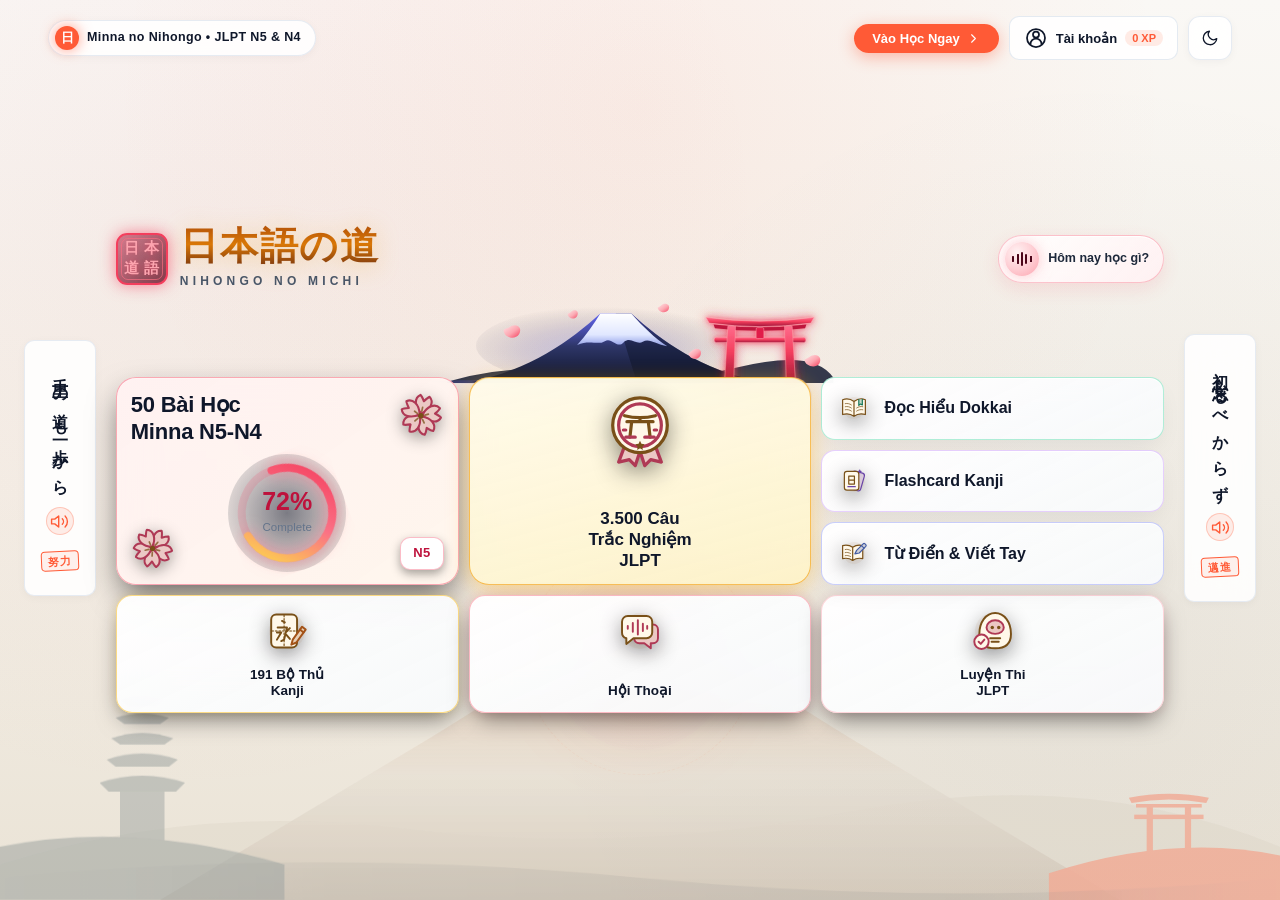
==== index.html @ 50048c57 "Restore the original Japanese character voices" ====
<!DOCTYPE html>
<html lang="vi" data-theme="light">
<head>
  <meta charset="UTF-8">
  <meta name="viewport" content="width=device-width, initial-scale=1.0, viewport-fit=cover">
  
  
  <script>
    (function() {
      try {
        var savedTheme = localStorage.getItem('minna_theme');
        var theme = savedTheme;
        if (!theme) {
          theme = (window.matchMedia && window.matchMedia('(prefers-color-scheme: dark)').matches) ? 'dark' : 'light';
        }
        document.documentElement.setAttribute('data-theme', theme);
        var metaTheme = document.querySelector('meta[name="theme-color"]');
        if (metaTheme) {
          metaTheme.setAttribute('content', theme === 'dark' ? '#070b14' : '#faf8f5');
        }
      } catch (e) {}
    })();
  </script>
  <title>Tự Học Tiếng Nhật N5 - N4 | Minna no Nihongo & Luyện Thi JLPT</title>
  
  
  <meta name="description" content="Nền tảng tự học tiếng Nhật N5 - N4 toàn diện: 50 bài Minna no Nihongo chuẩn SGK, 3.500 câu trắc nghiệm JLPT, 50 bài đọc hiểu Dokkai và 191 bộ thủ Kanji kèm hoạt họa bút thuận.">
  <meta name="keywords" content="học tiếng nhật, minna no nihongo, tự học tiếng nhật n5, tự học n4, luyện thi jlpt, 191 bộ thủ, dokkai tiếng nhật">
  <meta property="og:title" content="Tự Học Tiếng Nhật N5 - N4 | Minna no Nihongo & Luyện Thi JLPT">
  <meta property="og:description" content="Khóa học tiếng Nhật N5 & N4 toàn diện: 50 bài học, 3.500 câu trắc nghiệm, 50 bài đọc hiểu và 191 bộ thủ có phát âm giọng Tokyo.">
  <meta property="og:type" content="website">
  <meta name="theme-color" content="#070b14">

  
  <link rel="icon" type="image/png" sizes="16x16" href="icons/shiba-favicon-16.png?v=20261117_03">
  <link rel="icon" type="image/png" sizes="32x32" href="icons/shiba-favicon-32.png?v=20261117_03">
  <link rel="apple-touch-icon" sizes="180x180" href="icons/shiba-180.png?v=20261117_03">
  
  
  <meta http-equiv="Content-Security-Policy" content="
  default-src 'self';
  script-src 'self' 'unsafe-inline' https://cdn.jsdelivr.net https://static.cloudflareinsights.com;
  style-src 'self' 'unsafe-inline' https://fonts.googleapis.com;
  font-src 'self' https://fonts.gstatic.com data:;
  img-src 'self' data: https: blob:;
  media-src 'self' data: blob: https: https://speechgen.io https://translate.google.com https://dict.youdao.com;
  connect-src 'self' https://speechgen.io https://api.speechgen.io https://mazii.net https://*.mazii.net https://www.mazii.net https://inputtools.google.com https://www.google.com https://translate.google.com https://translate.googleapis.com https://generativelanguage.googleapis.com https://cloudflareinsights.com;
  frame-ancestors 'none';
  object-src 'none';
  base-uri 'self';
  form-action 'self';
  ">
  <meta http-equiv="X-Content-Type-Options" content="nosniff">
  <meta http-equiv="X-XSS-Protection" content="1; mode=block">
  <meta name="referrer" content="strict-origin-when-cross-origin">
  <meta http-equiv="Permissions-Policy" content="camera=(), microphone=(self), geolocation=(), payment=(), usb=(), interest-cohort=()">
  <meta http-equiv="Cache-Control" content="no-cache, no-store, must-revalidate">
  <meta http-equiv="Pragma" content="no-cache">
  <meta http-equiv="Expires" content="0">

  
  <link rel="preconnect" href="https://fonts.googleapis.com">
  <link rel="preconnect" href="https://fonts.gstatic.com" crossorigin>
  <link href="https://fonts.googleapis.com/css2?family=Orbitron:wght@500;600;700;800;900&family=Be+Vietnam+Pro:ital,wght@0,300;0,400;0,500;0,600;0,700;0,800;1,400;1,600&family=Noto+Sans+JP:wght@400;500;600;700;800&family=Roboto:ital,wght@0,400;0,500;0,700;1,400&family=Shippori+Mincho:wght@400;500;600;700&family=Zen+Kaku+Gothic+New:wght@400;500;700&display=swap" rel="stylesheet">
  
  
  <link rel="manifest" href="manifest.json?v=20261117_03">
  <link rel="stylesheet" href="style.css?v=20261117_18">
  <link rel="stylesheet" href="src/master_suite_style.css?v=20261117_18">
</head>
<body>
  
  <div class="liquid-glass-bg" aria-hidden="true">
  <div class="glass-blob blob-1"></div>
  <div class="glass-blob blob-2"></div>
  </div>

  
  <script>
    function enterApp(targetHash) {
      try {
        var cover = document.getElementById('cover-page-slide');
        if (cover) {
          cover.classList.add('hide-cover');
          cover.style.pointerEvents = 'none';
          cover.style.opacity = '0';
          setTimeout(function() {
            cover.style.display = 'none';
          }, 360);
        }
        try { sessionStorage.setItem('minna_cover_closed', 'true'); } catch(e) {}
        var target = targetHash || (window.selectedCoverTarget || (window.location && window.location.hash) || '#bai-1');
        var cleanId = target.replace('#', '');
        if (typeof window.switchModule === 'function') {
          window.switchModule(cleanId, true);
        } else if (window.location) {
          window.location.hash = target;
        }
      } catch (err) {
        var c = document.getElementById('cover-page-slide');
        if (c) c.style.display = 'none';
      }
    }
    window.enterApp = enterApp;
    window.handleEnterApp = enterApp;
    window.selectCoverTarget = function(hash) { enterApp(hash); };
    window.enterAppAt = function(hash) { enterApp(hash); };
    function returnToCoverPage() {
      try { sessionStorage.removeItem('minna_cover_closed'); } catch(e) {}
      var cover = document.getElementById('cover-page-slide');
      if (cover) {
        cover.style.display = 'flex';
        cover.style.pointerEvents = 'auto';
        cover.style.opacity = '1';
        cover.classList.remove('hide-cover');
        cover.scrollTop = 0;
      }
      try {
        if (window.history && window.history.replaceState) {
          window.history.replaceState(null, '', window.location.pathname + window.location.search);
        } else {
          window.location.hash = '';
        }
      } catch (e) {}
    }
    window.returnToCoverPage = returnToCoverPage;
  </script>

  
  <script>
    (function() {
      'use strict';
      try {
        if (window.self !== window.top) {
          // Đang bị nhúng trong iframe của trang khác → thoát tức thì
          window.top.location.replace(window.self.location.href);
        }
      } catch (e) {
        // Nếu bị chặn truy cập window.top (cross-origin iframe) → ẩn toàn bộ trang
        document.documentElement.style.display = 'none';
      }
    })();
  </script>

  
  <section id="cover-page-slide" class="cover-page-slide" aria-label="Trang bìa giới thiệu khóa học Tiếng Nhật">
  
  <div class="cover-bg-art" aria-hidden="true">
  <div class="japan-celestial">
  <div class="celestial-orb"></div>
  <div class="celestial-glow"></div>
  <div class="celestial-ring"></div>
  </div>
  
  
  <div class="cover-stars-layer">
  <span class="star s1"></span>
  <span class="star s2"></span>
  <span class="star s3"></span>
  <span class="star s4"></span>
  <span class="star s5"></span>
  <span class="star s6"></span>
  <span class="star s7"></span>
  <span class="star s8"></span>
  </div>

  
  <svg class="japan-landscape-svg" viewBox="0 0 1440 420" preserveAspectRatio="xMidYMax slice">
  <defs>
  <linearGradient id="fujiGradDark" x1="0%" y1="0%" x2="0%" y2="100%">
  <stop offset="0%" stop-color="#e07020" stop-opacity="0.35"/>
  <stop offset="50%" stop-color="#1c1612" stop-opacity="0.90"/>
  <stop offset="100%" stop-color="#0a0807" stop-opacity="0.98"/>
  </linearGradient>
  <linearGradient id="fujiGradLight" x1="0%" y1="0%" x2="0%" y2="100%">
  <stop offset="0%" stop-color="#c45a18" stop-opacity="0.28"/>
  <stop offset="60%" stop-color="#ded5c9" stop-opacity="0.75"/>
  <stop offset="100%" stop-color="#b09e8c" stop-opacity="0.90"/>
  </linearGradient>
  <linearGradient id="cloudGrad" x1="0%" y1="0%" x2="100%" y2="0%">
  <stop offset="0%" stop-color="currentColor" stop-opacity="0"/>
  <stop offset="25%" stop-color="currentColor" stop-opacity="0.18"/>
  <stop offset="75%" stop-color="currentColor" stop-opacity="0.25"/>
  <stop offset="100%" stop-color="currentColor" stop-opacity="0"/>
  </linearGradient>
  </defs>

  
  <path class="landscape-far-mountains" d="M 0,380 Q 220,310 460,340 T 960,320 T 1440,360 L 1440,420 L 0,420 Z"></path>

  
  <path class="fuji-base" d="M 180,420 L 480,240 Q 660,130 720,70 Q 780,130 960,240 L 1260,420 Z"></path>
  <path class="fuji-snow" d="M 660,130 Q 685,160 705,145 Q 720,165 735,145 Q 755,160 780,130 Q 755,100 720,70 Q 685,100 660,130 Z"></path>

  
  <g class="landscape-pagoda">
  <line x1="160" y1="140" x2="160" y2="185" stroke="currentColor" stroke-width="3"></line>
  <circle cx="160" cy="138" r="4" fill="currentColor"></circle>
  <path d="M 135,195 Q 160,185 185,195 L 175,202 L 145,202 Z" fill="currentColor"></path>
  <path d="M 130,215 Q 160,205 190,215 L 180,222 L 140,222 Z" fill="currentColor"></path>
  <path d="M 125,238 Q 160,226 195,238 L 185,245 L 135,245 Z" fill="currentColor"></path>
  <path d="M 120,262 Q 160,248 200,262 L 190,270 L 130,270 Z" fill="currentColor"></path>
  <path d="M 112,288 Q 160,272 208,288 L 198,298 L 122,298 Z" fill="currentColor"></path>
  <rect x="135" y="298" width="50" height="85" fill="currentColor" opacity="0.9"></rect>
  <path d="M 0,360 Q 150,330 320,380 L 320,420 L 0,420 Z" fill="currentColor"></path>
  </g>

  
  <g class="landscape-torii">
  <path d="M 1270,305 Q 1315,296 1360,305 L 1357,311 Q 1315,303 1273,311 Z" fill="currentColor"></path>
  <rect x="1278" y="312" width="74" height="4" fill="currentColor"></rect>
  <rect x="1276" y="324" width="78" height="5" fill="currentColor"></rect>
  <rect x="1290" y="312" width="7" height="75" fill="currentColor"></rect>
  <rect x="1333" y="312" width="7" height="75" fill="currentColor"></rect>
  <path d="M 1180,390 Q 1320,345 1440,370 L 1440,420 L 1180,420 Z" fill="currentColor"></path>
  </g>

  
  <path class="landscape-clouds" d="M 0,395 Q 360,360 720,395 T 1440,395 L 1440,420 L 0,420 Z" fill="url(#cloudGrad)"></path>
  </svg>

  
  <div class="sakura-petals-layer" aria-hidden="true">
  <span class="petal p1"></span>
  <span class="petal p2"></span>
  <span class="petal p3"></span>
  <span class="petal p4"></span>
  <span class="petal p5"></span>
  <span class="petal p6"></span>
  </div>
  </div>

  
  <div class="cover-top-bar">
  <div class="cover-top-badge">
  <span class="cover-brand-dot">日</span>
  <span class="cover-top-edition">Minna no Nihongo • JLPT N5 &amp; N4</span>
  <span class="cover-top-edition-short" aria-hidden="true">N5 • N4</span>
  </div>
  <div class="cover-top-actions">
  <button class="cover-quick-enter-btn" onclick="enterApp('#bai-1')" title="Bắt đầu vào học ngay">
  <span>Vào Học Ngay</span>
  <svg width="15" height="15" viewBox="0 0 24 24" fill="none" stroke="currentColor" stroke-width="1.5" stroke-linecap="round" stroke-linejoin="round">
  <polyline points="9 18 15 12 9 6"></polyline>
  </svg>
  </button>
  
  <button id="cover-account-btn" class="cover-account-btn" onclick="openUserAccountModal()" title="Hồ sơ học viên &amp; Đổi tài khoản" aria-label="Hồ sơ học viên">
  <span class="cover-account-avatar" id="cover-account-avatar" aria-hidden="true"><svg class="wa-avatar-svg" width="18" height="18" viewBox="0 0 24 24" fill="none" stroke="currentColor" stroke-width="1.5" stroke-linecap="round" stroke-linejoin="round" aria-hidden="true"><circle cx="12" cy="12" r="9"></circle><circle cx="12" cy="8.5" r="3"></circle><path d="M6.5 18c0-3 2.5-5.5 5.5-5.5s5.5 2.5 5.5 5.5"></path></svg></span>
  <span class="cover-account-name" id="cover-account-name">Tài khoản</span>
  <span class="cover-account-xp" id="cover-account-xp">0 XP</span>
  </button>
  <button id="cover-theme-toggle" class="cover-theme-toggle" aria-label="Đổi giao diện Sáng / Tối" title="Đổi giao diện Sáng / Tối">
  <span class="theme-icon light-icon" title="Chuyển sang giao diện Sáng">
  <svg class="theme-svg sun-svg" width="18" height="18" viewBox="0 0 24 24" fill="none" stroke="currentColor" stroke-width="1.5" stroke-linecap="round" stroke-linejoin="round">
  <circle cx="12" cy="12" r="4.5"></circle>
  <line x1="12" y1="2" x2="12" y2="4"></line>
  <line x1="12" y1="20" x2="12" y2="22"></line>
  <line x1="4.22" y1="4.22" x2="5.64" y2="5.64"></line>
  <line x1="18.36" y1="18.36" x2="19.78" y2="19.78"></line>
  <line x1="2" y1="12" x2="4" y2="12"></line>
  <line x1="20" y1="12" x2="22" y2="12"></line>
  <line x1="4.22" y1="19.78" x2="5.64" y2="18.36"></line>
  <line x1="18.36" y1="5.64" x2="19.78" y2="4.22"></line>
  </svg>
  </span>
  <span class="theme-icon dark-icon" title="Chuyển sang giao diện Tối">
  <svg class="theme-svg moon-svg" width="18" height="18" viewBox="0 0 24 24" fill="none" stroke="currentColor" stroke-width="1.5" stroke-linecap="round" stroke-linejoin="round">
  <path d="M21 12.79A9 9 0 1 1 11.21 3 7 7 0 0 0 21 12.79z"></path>
  </svg>
  </span>
  </button>
  </div>
  </div>

  
  <div class="cover-container">
  
  <div class="cover-vertical-kanji cover-kanji-left">
  <div class="cover-kanji-card" onclick="speakCoverQuote('千里の道も一歩から', this, event)" role="button" tabindex="0" title="Chạm để nghe phát âm: Vạn dặm khởi đầu từ một bước chân">
  <span class="kanji-vertical-text">千里の道も一歩から</span>
  <span class="cover-kanji-audio-btn" aria-label="Nghe câu châm ngôn">
  <svg class="voice-icon-svg" width="14" height="14" viewBox="0 0 24 24" fill="none" stroke="currentColor" stroke-width="1.5" stroke-linecap="round" stroke-linejoin="round">
  <polygon points="11 5 6 9 2 9 2 15 6 15 11 19 11 5"></polygon>
  <path d="M15.54 8.46a5 5 0 0 1 0 7.07"></path>
  <path d="M19.07 4.93a10 10 0 0 1 0 14.14"></path>
  </svg>
  </span>
  <div class="cover-hanko-seal">努力</div>
  </div>
  </div>

  
  <div class="cover-hero-content neo-edo-stage">
  
  <div class="cover-zen-badge neo-sr-badge" aria-hidden="true">
  <span class="zen-pulse-dot"></span>
  <span class="zen-text">HỆ SINH THÁI TỰ HỌC TIẾNG NHẬT N5 &amp; N4 CHUẨN QUỐC TẾ</span>
  </div>

  
  <div class="neo-edo-header-row">
  
  <div class="neo-hanko-logo-box" aria-hidden="true" title="Ấn triện Nhật Ngữ Chi Đạo">
  <div class="neo-hanko-inner-grid">
  <span>日</span><span>本</span>
  <span>道</span><span>語</span>
  </div>
  </div>

  
  <h1 class="cover-main-title neo-edo-main-title">
  <span class="cover-title-row">
  <span class="cover-title-hero">日本語の道</span>
  <span class="cover-hero-hanko" aria-hidden="true">極意</span>
  </span>
  <span class="cover-title-romaji">NIHONGO NO MICHI</span>
  </h1>

  
  <div class="cover-greeting-card neo-greeting-pill" onclick="speakTokyoGreeting(this, event)" role="button" tabindex="0" title="Chạm để nghe lời chào tiếng Nhật chuẩn giọng Tokyo">
  <div class="greeting-speaker-badge neo-wave-circle">
  <div class="greeting-waveform" aria-hidden="true">
  <span class="wave-bar"></span>
  <span class="wave-bar"></span>
  <span class="wave-bar"></span>
  <span class="wave-bar"></span>
  <span class="wave-bar"></span>
  </div>
  <svg class="voice-icon-svg neo-fallback-speaker" width="14" height="14" viewBox="0 0 24 24" fill="none" stroke="currentColor" stroke-width="1.5" stroke-linecap="round" stroke-linejoin="round" aria-hidden="true">
  <polygon points="11 5 6 9 2 9 2 15 6 15 11 19 11 5"></polygon>
  <path d="M15.54 8.46a5 5 0 0 1 0 7.07"></path>
  </svg>
  </div>
  <div class="greeting-text-wrap">
  <span class="greeting-vi neo-greeting-prompt">Hôm nay học gì?</span>
  <span class="greeting-jp">「こんにちは！日本語の世界へようこそ」</span>
  </div>
  <span class="greeting-listen-tag">Nghe thử</span>
  </div>
  </div>

  
  <div class="neo-edo-horizon-art" aria-hidden="true">
  <svg class="neo-horizon-svg" viewBox="0 0 600 132" preserveAspectRatio="xMidYMax meet">
  <defs>
  <radialGradient id="neoFujiBackGlow" cx="44%" cy="55%" r="52%">
  <stop offset="0%" stop-color="#818cf8" stop-opacity="0.38"/>
  <stop offset="55%" stop-color="#312e81" stop-opacity="0.16"/>
  <stop offset="100%" stop-color="#090d1a" stop-opacity="0"/>
  </radialGradient>
  <linearGradient id="neoFujiBodyGrad" x1="0%" y1="0%" x2="0%" y2="100%">
  <stop offset="0%" stop-color="#6366f1"/>
  <stop offset="48%" stop-color="#2e3668"/>
  <stop offset="100%" stop-color="#0f152a"/>
  </linearGradient>
  <linearGradient id="neoFujiSnowGrad" x1="0%" y1="0%" x2="0%" y2="100%">
  <stop offset="0%" stop-color="#ffffff"/>
  <stop offset="65%" stop-color="#e0e7ff"/>
  <stop offset="100%" stop-color="#a5b4fc" stop-opacity="0.85"/>
  </linearGradient>
  <linearGradient id="neoToriiNeonGrad" x1="0%" y1="0%" x2="0%" y2="100%">
  <stop offset="0%" stop-color="#ff6b8b"/>
  <stop offset="45%" stop-color="#f43f5e"/>
  <stop offset="100%" stop-color="#9f1239"/>
  </linearGradient>
  <linearGradient id="neoPetalGrad" x1="0%" y1="0%" x2="100%" y2="100%">
  <stop offset="0%" stop-color="#ffe4e6"/>
  <stop offset="55%" stop-color="#fda4af"/>
  <stop offset="100%" stop-color="#f43f5e"/>
  </linearGradient>
  <filter id="neoToriiGlow" x="-25%" y="-25%" width="150%" height="150%">
  <feDropShadow dx="0" dy="0" stdDeviation="4" flood-color="#f43f5e" flood-opacity="0.75"/>
  <feDropShadow dx="0" dy="0" stdDeviation="9" flood-color="#e11d48" flood-opacity="0.45"/>
  </filter>
  </defs>

  
  <ellipse cx="265" cy="74" rx="220" ry="64" fill="url(#neoFujiBackGlow)"/>

  
  <path d="M 0,130 Q 110,98 220,118 T 450,108 T 600,124 L 600,132 L 0,132 Z" fill="#131b31" opacity="0.85"/>

  
  <path d="M 38,130 C 128,112 192,66 238,24 L 286,24 C 332,66 396,112 486,130 Z" fill="url(#neoFujiBodyGrad)"/>
  
  <path d="M 262,24 L 286,24 C 332,66 396,112 486,130 L 295,130 C 282,92 272,56 262,24 Z" fill="#0d1326" opacity="0.46"/>
  
  <path d="M 238,24 L 286,24 C 304,44 322,62 342,75 C 324,72 314,62 304,68 C 294,74 285,58 274,69 C 264,80 256,60 245,67 C 234,74 222,64 202,73 C 216,58 228,40 238,24 Z" fill="url(#neoFujiSnowGrad)"/>
  
  <ellipse cx="260" cy="130" rx="285" ry="4" fill="#6366f1" opacity="0.22"/>

  
  <g filter="url(#neoToriiGlow)">
  
  <path d="M 402,30 Q 486,42 570,30 L 565,39 Q 486,50 407,39 Z" fill="url(#neoToriiNeonGrad)" stroke="#fda4af" stroke-width="1"/>
  <path d="M 414,41 Q 486,50 558,41 L 556,47 Q 486,55 416,47 Z" fill="#be123c"/>
  
  <rect x="415" y="61" width="142" height="8" rx="3" fill="url(#neoToriiNeonGrad)" stroke="#fda4af" stroke-width="0.8"/>
  
  <rect x="480" y="46" width="12" height="17" rx="2" fill="#e11d48" stroke="#fda4af" stroke-width="0.8"/>
  
  <path d="M 436,44 L 448,44 L 445,132 L 431,132 Z" fill="url(#neoToriiNeonGrad)" stroke="#fda4af" stroke-width="0.7"/>
  <path d="M 524,44 L 536,44 L 541,132 L 527,132 Z" fill="url(#neoToriiNeonGrad)" stroke="#fda4af" stroke-width="0.7"/>
  
  <rect x="428" y="124" width="20" height="8" rx="2" fill="#881337"/>
  <rect x="524" y="124" width="20" height="8" rx="2" fill="#881337"/>
  </g>

  
  <path d="M 96,46 C 106,38 118,44 112,56 C 106,66 90,62 88,52 C 87,48 92,48 96,46 Z" fill="url(#neoPetalGrad)"/>
  <path d="M 192,22 C 198,16 206,20 202,28 C 198,35 188,32 187,25 Z" fill="url(#neoPetalGrad)" opacity="0.88"/>
  <path d="M 332,12 C 338,6 348,10 344,18 C 340,25 328,22 327,15 Z" fill="url(#neoPetalGrad)" opacity="0.92"/>
  <path d="M 380,82 C 388,75 398,80 393,90 C 388,98 376,94 375,86 Z" fill="url(#neoPetalGrad)"/>
  <path d="M 562,92 C 572,84 584,90 578,102 C 572,110 556,106 555,96 Z" fill="url(#neoPetalGrad)"/>
  </svg>
  </div>

  
  <div class="cover-features-grid neo-edo-bento-grid">
  
  <div class="cover-feature-card bento-hero-card" data-target="#bai-1" onclick="enterApp('#bai-1')" role="button" tabindex="0" title="Vào học ngay: 50 Bài Học Minna N5 - N4">
  <span class="bento-hanko-stamp" aria-hidden="true">初級</span>

  
  <svg class="bento-sakura-3d sakura-top-right cover-emblem" viewBox="0 0 64 64" aria-hidden="true" focusable="false">

    <g transform="rotate(12 32 32)">
      <g class="cover-emblem-tint cover-emblem-accent"><path d="M32 30C21 23 19 12 26 7c2 1 4 4 6 7 2-3 4-6 6-7 7 5 5 16-6 23Z" transform="rotate(0 32 32)"></path>
      <path d="M32 30C21 23 19 12 26 7c2 1 4 4 6 7 2-3 4-6 6-7 7 5 5 16-6 23Z" transform="rotate(72 32 32)"></path>
      <path d="M32 30C21 23 19 12 26 7c2 1 4 4 6 7 2-3 4-6 6-7 7 5 5 16-6 23Z" transform="rotate(144 32 32)"></path>
      <path d="M32 30C21 23 19 12 26 7c2 1 4 4 6 7 2-3 4-6 6-7 7 5 5 16-6 23Z" transform="rotate(216 32 32)"></path>
      <path d="M32 30C21 23 19 12 26 7c2 1 4 4 6 7 2-3 4-6 6-7 7 5 5 16-6 23Z" transform="rotate(288 32 32)"></path></g>
      <path class="cover-emblem-detail" d="M32 27v-5m5 9 4-2m-6 8 3 4m-9-4-3 4m1-10-4-2"></path>
      <circle class="cover-emblem-solid" cx="32" cy="33" r="3.5"></circle>
    </g>
  </svg>

  
  <svg class="bento-sakura-3d sakura-bottom-left cover-emblem" viewBox="0 0 64 64" aria-hidden="true" focusable="false">

    <g transform="rotate(40 32 32)">
      <g class="cover-emblem-tint cover-emblem-accent"><path d="M32 30C21 23 19 12 26 7c2 1 4 4 6 7 2-3 4-6 6-7 7 5 5 16-6 23Z" transform="rotate(0 32 32)"></path>
      <path d="M32 30C21 23 19 12 26 7c2 1 4 4 6 7 2-3 4-6 6-7 7 5 5 16-6 23Z" transform="rotate(72 32 32)"></path>
      <path d="M32 30C21 23 19 12 26 7c2 1 4 4 6 7 2-3 4-6 6-7 7 5 5 16-6 23Z" transform="rotate(144 32 32)"></path>
      <path d="M32 30C21 23 19 12 26 7c2 1 4 4 6 7 2-3 4-6 6-7 7 5 5 16-6 23Z" transform="rotate(216 32 32)"></path>
      <path d="M32 30C21 23 19 12 26 7c2 1 4 4 6 7 2-3 4-6 6-7 7 5 5 16-6 23Z" transform="rotate(288 32 32)"></path></g>
      <path class="cover-emblem-detail" d="M32 27v-5m5 9 4-2m-6 8 3 4m-9-4-3 4m1-10-4-2"></path>
      <circle class="cover-emblem-solid" cx="32" cy="33" r="3.5"></circle>
    </g>
  </svg>

  
  <div class="feature-info neo-hero-header-info">
  <span class="bento-sub-badge badge-sakura">TRỌNG TÂM N5 • N4</span>
  <h3 class="feature-title">50 Bài Học<br>Minna N5-N4</h3>
  <span class="bento-card-meta"></span>
  </div>

  
  <div class="feature-stat-box accent-sakura bento-progress-ring neo-hero-ring-center">
  <svg class="bento-ring-svg" viewBox="0 0 120 120" aria-hidden="true">
  <defs>
  <linearGradient id="neoHeroRingGrad" x1="0%" y1="0%" x2="100%" y2="100%">
  <stop offset="0%" stop-color="#fde047"/>
  <stop offset="50%" stop-color="#fb7185"/>
  <stop offset="100%" stop-color="#f43f5e"/>
  </linearGradient>
  </defs>
  <circle class="ring-track" cx="60" cy="60" r="46" fill="none" stroke-width="8"></circle>
  <circle class="ring-fill" cx="60" cy="60" r="46" fill="none" stroke="url(#neoHeroRingGrad)" stroke-width="8" stroke-dasharray="208 290" stroke-linecap="round"></circle>
  </svg>
  <span class="neo-ring-pct">72%</span>
  <span class="neo-ring-sub">Complete</span>
  <span class="stat-num neo-sr-stat">50</span>
  <span class="stat-unit neo-sr-stat">BÀI HỌC</span>
  </div>

  
  <span class="neo-level-pill" aria-hidden="true">N5</span>

  <svg class="feature-card-arrow" width="14" height="14" viewBox="0 0 24 24" fill="none" stroke="currentColor" stroke-width="1.5" stroke-linecap="round" stroke-linejoin="round" aria-hidden="true">
  <path d="M9 18l6-6-6-6"></path>
  </svg>
  </div>

  
  <div class="cover-feature-card bento-highlight-card" data-target="#quiz-1" onclick="enterApp('#quiz-1')" role="button" tabindex="0" title="Làm bài ngay: 3.500 Câu Trắc Nghiệm JLPT">
  <span class="bento-hanko-stamp" aria-hidden="true">特訓</span>

  
  <div class="neo-medallion-stage" aria-hidden="true">
  <svg class="neo-medallion-svg cover-emblem" viewBox="0 0 64 64" aria-hidden="true" focusable="false">

    <path class="cover-emblem-accent cover-emblem-tint" d="m20 43-6 16 9-2 5 5 5-15m11-4 6 16-9-2-5 5-5-15"></path>
    <circle class="cover-emblem-ground" cx="32" cy="28" r="23"></circle>
    <circle class="cover-emblem-line" cx="32" cy="28" r="23"></circle>
    <circle class="cover-emblem-accent" cx="32" cy="28" r="18"></circle>
    <path class="cover-emblem-line" d="M19 20c8 2 18 2 26 0m-24 5h22M25 25l-1.5 13M39 25l1.5 13m-8.5-16v3"></path>
    <path class="cover-emblem-accent" d="M18 32h2m24 0h2M20 38h8m8 0h8"></path>
    <path class="cover-emblem-solid" d="m32 41 1.2 2.6 2.8.4-2 2 .4 2.8-2.4-1.4-2.4 1.4.4-2.8-2-2 2.8-.4Z"></path>
  </svg>
  </div>

  <div class="feature-stat-box accent-amber neo-sr-stat">
  <span class="stat-num">3.500</span>
  <span class="stat-unit">CÂU HỎI</span>
  </div>

  <div class="feature-info neo-highlight-info">
  <span class="bento-sub-badge badge-amber">PHẢN XẠ JLPT</span>
  <h3 class="feature-title">3.500 Câu<br>Trắc Nghiệm<br>JLPT</h3>
  <span class="bento-card-meta"></span>
  </div>

  <svg class="feature-card-arrow" width="14" height="14" viewBox="0 0 24 24" fill="none" stroke="currentColor" stroke-width="1.5" stroke-linecap="round" stroke-linejoin="round" aria-hidden="true">
  <path d="M9 18l6-6-6-6"></path>
  </svg>
  </div>

  
  <div class="cover-feature-card bento-vertical-card bento-accent-amber" data-target="#radicals-1" onclick="enterApp('#radicals-1')" role="button" tabindex="0" title="Vào tra cứu ngay: 191 Bộ Thủ Kanji">
  <span class="bento-hanko-stamp" aria-hidden="true">部首</span>
  <div class="neo-card-illust" aria-hidden="true">
  <svg class="neo-illust-svg bento-emblem-svg cover-emblem" viewBox="0 0 64 64" aria-hidden="true" focusable="false">

    <circle class="cover-emblem-halo" cx="32" cy="32" r="25"></circle>
    <rect class="cover-emblem-ground cover-emblem-line" x="10" y="9" width="36" height="46" rx="7"></rect>
    <path class="cover-emblem-detail" d="M28 10v44M11 32h34" stroke-dasharray="2 3"></path>
    <path class="cover-emblem-line" d="m25 18 4 2m-10 7h13l-4 17-4 2m-6-12h6l-6 10m13-11 5-5m-6 8 6 7"></path>
    <path class="cover-emblem-accent cover-emblem-tint" d="m40 44 13-18 5 4-13 18-7 3 2-7Z"></path>
    <path class="cover-emblem-accent" d="m50 30 5 4"></path>
  </svg>
  </div>
  <div class="feature-stat-box accent-purple neo-sr-stat">
  <span class="stat-num">191</span>
  <span class="stat-unit">BỘ THỦ</span>
  </div>
  <div class="feature-info neo-vertical-info">
  <h3 class="feature-title">191 Bộ Thủ<br>Kanji</h3>
  <span class="bento-card-meta"></span>
  </div>
  <svg class="feature-card-arrow" width="14" height="14" viewBox="0 0 24 24" fill="none" stroke="currentColor" stroke-width="1.5" stroke-linecap="round" stroke-linejoin="round" aria-hidden="true">
  <path d="M9 18l6-6-6-6"></path>
  </svg>
  </div>

  
  <div class="cover-feature-card bento-vertical-card bento-accent-sakura" data-target="#kaiwa-1" onclick="enterApp('#kaiwa-1')" role="button" tabindex="0" title="Vào luyện ngay: 50 Bài Hội Thoại &amp; 練習C">
  <span class="bento-hanko-stamp" aria-hidden="true">会話</span>
  <div class="neo-card-illust" aria-hidden="true">
  <svg class="neo-illust-svg bento-emblem-svg cover-emblem" viewBox="0 0 64 64" aria-hidden="true" focusable="false">

    <circle class="cover-emblem-halo" cx="32" cy="32" r="25"></circle>
    <path class="cover-emblem-accent cover-emblem-tint" d="M31 23h19a7 7 0 0 1 7 7v12a7 7 0 0 1-7 7h-3v7l-9-7h-7a7 7 0 0 1-7-7V30a7 7 0 0 1 7-7Z"></path>
    <path class="cover-emblem-ground cover-emblem-line" d="M15 11h26a8 8 0 0 1 8 8v15a8 8 0 0 1-8 8H23l-10 8v-8a8 8 0 0 1-6-8V19a8 8 0 0 1 8-8Z"></path>
    <path class="cover-emblem-accent" d="M15 25v4m7-8v12m7-16v20m7-15v10m6-7v4"></path>
  </svg>
  </div>
  <div class="feature-stat-box accent-sky neo-sr-stat">
  <span class="stat-num">50</span>
  <span class="stat-unit">HỘI THOẠI</span>
  </div>
  <div class="feature-info neo-vertical-info">
  <h3 class="feature-title">Hội Thoại</h3>
  <span class="bento-card-meta"></span>
  </div>
  <svg class="feature-card-arrow" width="14" height="14" viewBox="0 0 24 24" fill="none" stroke="currentColor" stroke-width="1.5" stroke-linecap="round" stroke-linejoin="round" aria-hidden="true">
  <path d="M9 18l6-6-6-6"></path>
  </svg>
  </div>

  
  <div class="cover-feature-card bento-vertical-card bento-accent-rose" data-target="#exam" onclick="enterApp('#exam')" role="button" tabindex="0" title="Vào thi ngay: 50 Đề Thi JLPT N5 &amp; N4">
  <span class="bento-hanko-stamp" aria-hidden="true">試験</span>
  <div class="neo-card-illust" aria-hidden="true">
  <svg class="neo-illust-svg bento-emblem-svg cover-emblem" viewBox="0 0 64 64" aria-hidden="true" focusable="false">

    <circle class="cover-emblem-halo" cx="32" cy="32" r="25"></circle>
    <path class="cover-emblem-ground cover-emblem-line" d="M35 7c13 0 22 13 22 29 0 13-8 20-22 20S13 49 13 36C13 20 22 7 35 7Z"></path>
    <path class="cover-emblem-tint cover-emblem-accent" d="M23 27c0-5 5-10 12-10s12 5 12 10-5 9-12 9-12-4-12-9Z"></path>
    <circle class="cover-emblem-solid" cx="31" cy="27" r="2.4"></circle>
    <circle class="cover-emblem-solid" cx="40" cy="27" r="2.4"></circle>
    <path class="cover-emblem-line" d="M28 42h14m-12 5h10"></path>
    <circle class="cover-emblem-ground cover-emblem-accent" cx="16" cy="47" r="10"></circle>
    <path class="cover-emblem-accent" d="m12 47 3 3 5-6"></path>
  </svg>
  </div>
  <div class="feature-stat-box accent-sakura neo-sr-stat">
  <span class="stat-num">50</span>
  <span class="stat-unit">ĐỀ THI</span>
  </div>
  <div class="feature-info neo-vertical-info">
  <h3 class="feature-title">Luyện Thi<br>JLPT</h3>
  <span class="bento-card-meta"></span>
  </div>
  <svg class="feature-card-arrow" width="14" height="14" viewBox="0 0 24 24" fill="none" stroke="currentColor" stroke-width="1.5" stroke-linecap="round" stroke-linejoin="round" aria-hidden="true">
  <path d="M9 18l6-6-6-6"></path>
  </svg>
  </div>

  
  <div class="cover-feature-card bento-vertical-card bento-mini-card bento-accent-emerald" data-target="#dokkai-1" onclick="enterApp('#dokkai-1')" role="button" tabindex="0" title="Vào luyện ngay: 50 Bài Đọc Hiểu Dokkai">
  <span class="bento-hanko-stamp" aria-hidden="true">読解</span>
  <div class="neo-card-illust" aria-hidden="true">
  <svg class="neo-illust-svg bento-emblem-svg cover-emblem" viewBox="0 0 64 64" aria-hidden="true" focusable="false">

    <circle class="cover-emblem-halo" cx="32" cy="32" r="25"></circle>
    <path class="cover-emblem-ground cover-emblem-line" d="M32 17c-8-6-17-7-26-4v34c9-3 18-2 26 4 8-6 17-7 26-4V13c-9-3-18-2-26 4Zm0 0v34"></path>
    <path class="cover-emblem-detail" d="M12 22c5-1 10 0 14 3m-14 4c5-1 10 0 14 3m-14 4c5-1 10 0 14 3m12-7c4-3 9-4 14-3m-14 10c4-3 9-4 14-3"></path>
    <path class="cover-emblem-accent cover-emblem-tint" d="M43 13v13l4-3 4 2V12"></path>
  </svg>
  </div>
  <div class="feature-stat-box accent-emerald neo-sr-stat">
  <span class="stat-num">50</span>
  <span class="stat-unit">BÀI ĐỌC</span>
  </div>
  <div class="feature-info neo-vertical-info">
  <h3 class="feature-title">Đọc Hiểu Dokkai</h3>
  <span class="bento-card-meta"></span>
  </div>
  <svg class="feature-card-arrow" width="14" height="14" viewBox="0 0 24 24" fill="none" stroke="currentColor" stroke-width="1.5" stroke-linecap="round" stroke-linejoin="round" aria-hidden="true">
  <path d="M9 18l6-6-6-6"></path>
  </svg>
  </div>

  
  <div class="cover-feature-card bento-vertical-card bento-mini-card bento-accent-purple" data-target="#kanji-1" onclick="enterApp('#kanji-1')" role="button" tabindex="0" title="Vào xem ngay: Mẹo Nhớ &amp; Flashcard Kanji 50 Bài">
  <span class="bento-hanko-stamp" aria-hidden="true">漢字</span>
  <div class="neo-card-illust" aria-hidden="true">
  <svg class="neo-illust-svg bento-emblem-svg cover-emblem" viewBox="0 0 64 64" aria-hidden="true" focusable="false">

    <circle class="cover-emblem-halo" cx="32" cy="32" r="25"></circle>
    <rect class="cover-emblem-accent cover-emblem-tint" x="24" y="11" width="28" height="42" rx="6" transform="rotate(16 38 32)"></rect>
    <rect class="cover-emblem-ground cover-emblem-line" x="10" y="10" width="33" height="43" rx="6"></rect>
    <path class="cover-emblem-line" d="M20 21h13v18H20zm1 9h11"></path>
    <path class="cover-emblem-accent" d="M18 45h17m10-38v6m-3-3h6"></path>
  </svg>
  </div>
  <div class="feature-stat-box accent-amber neo-sr-stat">
  <span class="stat-num">50</span>
  <span class="stat-unit">KANJI</span>
  </div>
  <div class="feature-info neo-vertical-info">
  <h3 class="feature-title">Flashcard Kanji</h3>
  <span class="bento-card-meta"></span>
  </div>
  <svg class="feature-card-arrow" width="14" height="14" viewBox="0 0 24 24" fill="none" stroke="currentColor" stroke-width="1.5" stroke-linecap="round" stroke-linejoin="round" aria-hidden="true">
  <path d="M9 18l6-6-6-6"></path>
  </svg>
  </div>

  
  <div class="cover-feature-card bento-vertical-card bento-mini-card bento-accent-indigo" data-target="#mazii-dict" onclick="enterApp('#mazii-dict')" role="button" tabindex="0" title="Tra cứu trực tiếp Từ vựng &amp; Chữ Hán có bảng viết tay AI">
  <span class="bento-hanko-stamp" aria-hidden="true">辞書</span>
  <div class="neo-card-illust" aria-hidden="true">
  <svg class="neo-illust-svg bento-emblem-svg cover-emblem" viewBox="0 0 64 64" aria-hidden="true" focusable="false">

    <circle class="cover-emblem-halo" cx="32" cy="32" r="25"></circle>
    <path class="cover-emblem-ground cover-emblem-line" d="M29 19c-7-5-15-6-23-4v30c8-2 16-1 23 4 7-5 15-6 23-4V15c-8-2-16-1-23 4Zm0 0v30"></path>
    <path class="cover-emblem-detail" d="M12 24c4-1 8 0 12 2m-12 5c4-1 8 0 12 2m-12 5c4-1 8 0 12 2"></path>
    <path class="cover-emblem-accent cover-emblem-tint" d="m34 34 4-8 15-15a3 3 0 0 1 4 0l2 2a3 3 0 0 1 0 4L44 32l-10 2Z"></path>
    <path class="cover-emblem-accent" d="m49 15 6 6"></path>
  </svg>
  </div>
  <div class="feature-stat-box accent-indigo neo-sr-stat">
  <span class="stat-num">
  <svg width="20" height="20" viewBox="0 0 24 24" fill="none" stroke="currentColor" stroke-width="1.5" stroke-linecap="round" stroke-linejoin="round" aria-hidden="true">
  <path d="M2 3h6a4 4 0 0 1 4 4v14a3 3 0 0 0-3-3H2z"></path>
  <path d="M22 3h-6a4 4 0 0 0-4 4v14a3 3 0 0 1 3-3h7z"></path>
  </svg>
  </span>
  <span class="stat-unit">TỪ ĐIỂN</span>
  </div>
  <div class="feature-info neo-vertical-info">
  <h3 class="feature-title">Từ Điển &amp; Viết Tay</h3>
  <span class="bento-card-meta"></span>
  </div>
  <svg class="feature-card-arrow" width="14" height="14" viewBox="0 0 24 24" fill="none" stroke="currentColor" stroke-width="1.5" stroke-linecap="round" stroke-linejoin="round" aria-hidden="true">
  <path d="M9 18l6-6-6-6"></path>
  </svg>
  </div>
  </div>
  </div>

  
  <div class="cover-vertical-kanji cover-kanji-right">
  <div class="cover-kanji-card" onclick="speakCoverQuote('初心忘るべからず', this, event)" role="button" tabindex="0" title="Chạm để nghe phát âm: Chớ quên tâm niệm thuở ban đầu">
  <span class="kanji-vertical-text">初心忘るべからず</span>
  <span class="cover-kanji-audio-btn" aria-label="Nghe câu châm ngôn">
  <svg class="voice-icon-svg" width="14" height="14" viewBox="0 0 24 24" fill="none" stroke="currentColor" stroke-width="1.5" stroke-linecap="round" stroke-linejoin="round">
  <polygon points="11 5 6 9 2 9 2 15 6 15 11 19 11 5"></polygon>
  <path d="M15.54 8.46a5 5 0 0 1 0 7.07"></path>
  <path d="M19.07 4.93a10 10 0 0 1 0 14.14"></path>
  </svg>
  </span>
  <div class="cover-hanko-seal">邁進</div>
  </div>
  </div>
  </div>
  </section>

  
  <header class="app-header">
  <div class="header-left">
  
  <div class="header-nav-pill-group">
  <button id="menu-toggle-btn" class="menu-toggle-btn" aria-label="Đóng mở menu" aria-expanded="false" title="Mở menu bài học (Ctrl + B)">
  <svg class="menu-icon-svg" width="18" height="18" viewBox="0 0 24 24" fill="none" stroke="currentColor" stroke-width="1.5" stroke-linecap="round" stroke-linejoin="round" aria-hidden="true">
  <line x1="3" y1="6" x2="21" y2="6"></line>
  <line x1="3" y1="12" x2="15" y2="12"></line>
  <line x1="3" y1="18" x2="21" y2="18"></line>
  </svg>
  <span class="menu-btn-label">Mục lục</span>
  </button>

  <button id="btn-return-home" class="header-action-btn btn-return-home" onclick="returnToCoverPage()" aria-label="Về trang chủ giới thiệu" title="Về trang chủ (Trang bìa giới thiệu)">
  <svg class="home-icon-svg" width="18" height="18" viewBox="0 0 24 24" fill="none" stroke="currentColor" stroke-width="1.5" stroke-linecap="round" stroke-linejoin="round" aria-hidden="true">
  <path d="M3 9l9-7 9 7v11a2 2 0 0 1-2 2H5a2 2 0 0 1-2-2z"></path>
  <polyline points="9 22 9 12 15 12 15 22"></polyline>
  </svg>
  </button>
  </div>
  </div>

  
  <div class="header-search-container" id="header-search-container">
  <div class="search-box-wrapper" id="search-box-wrapper">
  <svg class="search-icon" width="15" height="15" viewBox="0 0 24 24" fill="none" stroke="currentColor" stroke-width="1.5" stroke-linecap="round" stroke-linejoin="round" aria-hidden="true">
  <circle cx="11" cy="11" r="8"></circle>
  <line x1="21" y1="21" x2="16.65" y2="16.65"></line>
  <path class="icon-detail" d="M8 11a3 3 0 0 1 3-3"></path>
  </svg>
  <input 
  type="text" 
  id="quick-search-input" 
  class="quick-search-input" 
  placeholder="Tìm bài học hoặc tra từ điển..." 
  autocomplete="off" 
  spellcheck="false"
  >
  <button type="button" id="search-clear-btn" class="search-clear-btn" aria-label="Xóa tìm kiếm" title="Xóa tìm kiếm" style="display:none;">
  <svg class="search-clear-icon" width="14" height="14" viewBox="0 0 24 24" fill="none" stroke="currentColor" stroke-width="1.5" stroke-linecap="round" stroke-linejoin="round" aria-hidden="true">
  <line x1="18" y1="6" x2="6" y2="18"></line>
  <line x1="6" y1="6" x2="18" y2="18"></line>
  </svg>
  </button>
  <button type="button" id="search-voice-btn" class="search-voice-btn" aria-label="Tìm kiếm bằng giọng nói" title="Tra cứu bằng giọng nói (Tiếng Nhật / Tiếng Việt)">
  <svg class="search-voice-icon" width="15" height="15" viewBox="0 0 24 24" fill="none" stroke="currentColor" stroke-width="1.5" stroke-linecap="round" stroke-linejoin="round" aria-hidden="true">
  <path d="M12 1a3 3 0 0 0-3 3v8a3 3 0 0 0 6 0V4a3 3 0 0 0-3-3z"></path>
  <path class="icon-detail" d="M19 10v2a7 7 0 0 1-14 0v-2"></path>
  <line x1="12" y1="19" x2="12" y2="23"></line>
  <line x1="8" y1="23" x2="16" y2="23"></line>
  </svg>
  </button>
  </div>

  
  <div id="search-dropdown" class="search-dropdown">
  <div class="search-dropdown-quick-tools" id="search-dropdown-quick-tools">
  <button type="button" class="search-dropdown-hw-btn" id="search-dropdown-hw-btn" title="Mở bảng vẽ nhận diện chữ viết tay Kanji bằng AI">
  <span class="hw-icon-wrap" aria-hidden="true">
  <svg class="icon-svg" width="15" height="15" viewBox="0 0 24 24" fill="none" stroke="currentColor" stroke-width="1.5" stroke-linecap="round" stroke-linejoin="round" aria-hidden="true"><path d="M17 3a2.828 2.828 0 1 1 4 4L7.5 20.5 2 22l1.5-5.5L17 3z"></path></svg>
  </span>
  <span class="hw-text-col">
  <span class="hw-title">Bảng Viết Tay Chữ Hán (AI Kanji)</span>
  <span class="hw-sub">Vẽ nét chữ trực tiếp bằng chuột hoặc cảm ứng</span>
  </span>
  <span class="hw-badge">Vẽ chữ →</span>
  </button>
  </div>
  <div id="search-results-list" class="search-results-list"></div>
  </div>
  </div>

  
  <div class="header-right">
  
  <button id="header-account-btn" class="header-action-btn header-account-btn" onclick="openUserAccountModal()" aria-label="Hồ sơ học viên &amp; Thành tích" title="Tài khoản &amp; Đồng bộ Google">
  <span class="header-account-avatar" id="header-account-avatar"><svg class="wa-avatar-svg" width="16" height="16" viewBox="0 0 24 24" fill="none" stroke="currentColor" stroke-width="1.5" stroke-linecap="round" stroke-linejoin="round" aria-hidden="true"><circle cx="12" cy="12" r="9"></circle><circle cx="12" cy="8.5" r="3"></circle><path d="M6.5 18c0-3 2.5-5.5 5.5-5.5s5.5 2.5 5.5 5.5"></path></svg></span>
  <span class="header-account-name" id="header-account-name">Khách</span>
  <span class="header-account-badge" id="header-account-badge"><span class="header-account-rank-icon"><svg class="wa-rank-icon" width="12" height="12" viewBox="0 0 24 24" fill="none" stroke="currentColor" stroke-width="1.5" stroke-linecap="round" stroke-linejoin="round" aria-hidden="true"><path d="M12 21v-8"></path><path d="M12 13c-3-4-7-3-8 1 3 1 7-1 8-1z"></path><path d="M12 10c3-4 7-3 8 1-3 1-7-1-8-1z"></path></svg></span><span class="header-account-xp-text">0 XP</span></span>
  </button>

  
  <div class="header-tools-segmented-group">
  
  <button id="btn-open-master-hub" class="header-action-btn master-hub-header-btn" onclick="switchModule('master-hub')" aria-label="Mở Phòng Lab Chia Thể, Sổ Tay &amp; Phân Tích JLPT" title="Phòng Lab Chia Thể, Sổ Tay Cá Nhân, Bảng Lượng Từ &amp; Chuỗi Ngày Học (Master Suite)">
  <span class="mazii-badge-icon" aria-hidden="true"><svg class="icon-svg" width="18" height="18" viewBox="0 0 24 24" fill="none" stroke="currentColor" stroke-width="1.5" stroke-linecap="round" stroke-linejoin="round" aria-hidden="true"><path d="M13.5 2.5L5.5 13.5H12L10.5 21.5L18.5 10.5H12L13.5 2.5Z"></path></svg></span>
  </button>

  
  <button id="btn-toggle-furigana" class="header-action-btn" aria-label="Bật/Tắt Furigana" title="Bật / Ẩn phiên âm Furigana trên chữ Hán (Phím F)">
  <span class="btn-ruby-badge">あ/漢</span>
  </button>

  
  <button id="theme-toggle-btn" class="header-action-btn theme-toggle-btn" aria-label="Đổi giao diện Sáng / Tối" title="Đổi giao diện Sáng / Tối">
  <span class="theme-icon light-icon" title="Chuyển sang giao diện Sáng">
  <svg class="theme-svg sun-svg" width="17" height="17" viewBox="0 0 24 24" fill="none" stroke="currentColor" stroke-width="1.5" stroke-linecap="round" stroke-linejoin="round">
  <circle cx="12" cy="12" r="4.5"></circle>
  <line x1="12" y1="2" x2="12" y2="4"></line>
  <line x1="12" y1="20" x2="12" y2="22"></line>
  <line x1="4.22" y1="4.22" x2="5.64" y2="5.64"></line>
  <line x1="18.36" y1="18.36" x2="19.78" y2="19.78"></line>
  <line x1="2" y1="12" x2="4" y2="12"></line>
  <line x1="20" y1="12" x2="22" y2="12"></line>
  <line x1="4.22" y1="19.78" x2="5.64" y2="18.36"></line>
  <line x1="18.36" y1="5.64" x2="19.78" y2="4.22"></line>
  </svg>
  </span>
  <span class="theme-icon dark-icon" title="Chuyển sang giao diện Tối">
  <svg class="theme-svg moon-svg" width="17" height="17" viewBox="0 0 24 24" fill="none" stroke="currentColor" stroke-width="1.5" stroke-linecap="round" stroke-linejoin="round">
  <path d="M21 12.79A9 9 0 1 1 11.21 3 7 7 0 0 0 21 12.79z"></path>
  </svg>
  </span>
  </button>
  </div>
  </div>

  
  <div class="header-progress-wrap header-slim-progress" id="header-progress-wrap" title="Tiến độ hoàn thành khóa học">
  <span class="header-goal-subtitle header-progress-tooltip" id="header-goal-subtitle">Tiến độ: 0/150 mục (0%)</span>
  <div class="header-progress-bar">
  <div class="header-progress-fill" id="header-progress-fill" style="width: 0%"></div>
  </div>
  </div>
  </header>

  
  <div id="sidebar-overlay" class="sidebar-overlay"></div>

  
  <div class="app-layout">
  
  <aside id="sidebar" class="sidebar collapsed">
  
  <div class="mobile-sidebar-header">
  <div class="mobile-sidebar-brand" onclick="closeMobileSidebar(); returnToCoverPage();" onkeydown="if(event.key==='Enter'||event.key===' '){event.preventDefault();closeMobileSidebar();returnToCoverPage();}" role="button" tabindex="0" aria-label="Về trang chủ giới thiệu" title="Về trang chủ (Trang bìa giới thiệu)">
  <span class="brand-badge">日本語</span>
  <span class="sidebar-heading">Mục lục • Trang chủ</span>
  </div>
  <button id="close-sidebar-btn" class="close-sidebar-btn" onclick="closeMobileSidebar()" aria-label="Đóng menu bài học" title="Đóng menu">
  <svg class="close-icon-svg" width="16" height="16" viewBox="0 0 24 24" fill="none" stroke="currentColor" stroke-width="1.5" stroke-linecap="round" stroke-linejoin="round" aria-hidden="true">
  <line x1="18" y1="6" x2="6" y2="18"></line>
  <line x1="6" y1="6" x2="18" y2="18"></line>
  </svg>
  </button>
  </div>

  
  <nav id="sidebar-menu" class="sidebar-menu" aria-label="Mục lục khóa học">
  
  </nav>

  
  <div class="sidebar-footer">
  
  <div class="sidebar-gear-wrap" id="sidebar-bottom-actions">
  <button id="btn-sidebar-gear" class="sidebar-gear-trigger" aria-label="Cài đặt &amp; Tiện ích" aria-haspopup="true" aria-expanded="false" title="Cài đặt hệ thống &amp; Tiện ích (Làm mới, Âm thanh, Toàn màn hình, Thiết bị)">
  <svg class="gear-icon-svg" width="20" height="20" viewBox="0 0 24 24" fill="none" stroke="currentColor" stroke-width="1.5" stroke-linecap="round" stroke-linejoin="round" aria-hidden="true">
  <circle cx="12" cy="12" r="3"></circle>
  <path d="M19.4 15a1.65 1.65 0 0 0 .33 1.82l.06.06a2 2 0 0 1 0 2.83 2 2 0 0 1-2.83 0l-.06-.06a1.65 1.65 0 0 0-1.82-.33 1.65 1.65 0 0 0-1 1.51V21a2 2 0 0 1-2 2 2 2 0 0 1-2-2v-.09A1.65 1.65 0 0 0 9 19.4a1.65 1.65 0 0 0-1.82.33l-.06.06a2 2 0 0 1-2.83 0 2 2 0 0 1 0-2.83l.06-.06a1.65 1.65 0 0 0 .33-1.82 1.65 1.65 0 0 0-1.51-1H3a2 2 0 0 1-2-2 2 2 0 0 1 2-2h.09A1.65 1.65 0 0 0 4.6 9a1.65 1.65 0 0 0-.33-1.82l-.06-.06a2 2 0 0 1 0-2.83 2 2 0 0 1 2.83 0l.06.06a1.65 1.65 0 0 0 1.82.33H9a1.65 1.65 0 0 0 1-1.51V3a2 2 0 0 1 2-2 2 2 0 0 1 2 2v.09a1.65 1.65 0 0 0 1 1.51 1.65 1.65 0 0 0 1.82-.33l.06-.06a2 2 0 0 1 2.83 0 2 2 0 0 1 0 2.83l-.06.06a1.65 1.65 0 0 0-.33 1.82V9a1.65 1.65 0 0 0 1.51 1H21a2 2 0 0 1 2 2 2 2 0 0 1-2 2h-.09a1.65 1.65 0 0 0-1.51 1z"></path>
  </svg>
  </button>

  
  <div id="sidebar-gear-popup" class="sidebar-gear-popup" role="menu" aria-label="Menu cài đặt &amp; tiện ích" aria-hidden="true">
  <button id="sidebar-account-btn" class="sidebar-action-item gear-menu-item" role="menuitem" onclick="openUserAccountModal('profile')" aria-label="Tài khoản / Hồ sơ học viên" title="Tài khoản &amp; Đồng bộ Google">
  <span class="sidebar-action-icon"><svg class="wa-avatar-svg" width="16" height="16" viewBox="0 0 24 24" fill="none" stroke="currentColor" stroke-width="1.5" stroke-linecap="round" stroke-linejoin="round" aria-hidden="true"><circle cx="12" cy="12" r="9"></circle><circle cx="12" cy="8.5" r="3"></circle><path d="M6.5 18c0-3 2.5-5.5 5.5-5.5s5.5 2.5 5.5 5.5"></path></svg></span>
  <span class="sidebar-action-label" id="sidebar-account-label">Tài khoản &amp; Hồ sơ</span>
  </button>

  <button id="sidebar-theme-toggle-btn" class="sidebar-action-item gear-menu-item" role="menuitem" onclick="toggleTheme()" aria-label="Đổi giao diện Sáng / Tối" title="Đổi giao diện Sáng / Tối">
  <span class="sidebar-action-icon"><svg class="theme-svg sun-svg" width="16" height="16" viewBox="0 0 24 24" fill="none" stroke="currentColor" stroke-width="1.5" stroke-linecap="round" stroke-linejoin="round" aria-hidden="true"><circle cx="12" cy="12" r="4.5"></circle><line x1="12" y1="2" x2="12" y2="4"></line><line x1="12" y1="20" x2="12" y2="22"></line><line x1="4.22" y1="4.22" x2="5.64" y2="5.64"></line><line x1="18.36" y1="18.36" x2="19.78" y2="19.78"></line><line x1="2" y1="12" x2="4" y2="12"></line><line x1="20" y1="12" x2="22" y2="12"></line><line x1="4.22" y1="19.78" x2="5.64" y2="18.36"></line><line x1="18.36" y1="5.64" x2="19.78" y2="4.22"></line></svg></span>
  <span class="sidebar-action-label" id="sidebar-theme-label">Giao diện Sáng / Tối</span>
  </button>

  <button id="sidebar-furigana-toggle-btn" class="sidebar-action-item gear-menu-item" role="menuitem" onclick="toggleFurigana()" aria-label="Bật/Tắt Furigana" title="Bật / Ẩn phiên âm Furigana trên chữ Hán">
  <span class="sidebar-action-icon"><svg width="16" height="16" viewBox="0 0 24 24" fill="none" stroke="currentColor" stroke-width="1.5" stroke-linecap="round" stroke-linejoin="round" aria-hidden="true"><path d="M4 19L10 5L16 19"></path><path d="M6.5 14H13.5"></path><path d="M17 9H21"></path><path d="M19 7V17"></path></svg></span>
  <span class="sidebar-action-label" id="sidebar-furigana-label">Ẩn / Hiện Furigana</span>
  </button>

  <button id="btn-reset-progress" class="sidebar-action-item gear-menu-item" role="menuitem" aria-label="Làm mới / Đặt lại tiến độ" title="Tải lại bài học hoặc đặt lại tiến độ / trạng thái tương tác trên trang">
  <span class="sidebar-action-icon">
  <svg width="15" height="15" viewBox="0 0 24 24" fill="none" stroke="currentColor" stroke-width="1.5" stroke-linecap="round" stroke-linejoin="round" aria-hidden="true">
  <polyline points="22 4 22 10 16 10"></polyline>
  <path d="M20.49 15a9 9 0 1 1-2.12-9.36L22 10"></path>
  </svg>
  </span>
  <span class="sidebar-action-label">Làm mới / Reset</span>
  </button>

  
  <button id="voice-settings-btn" class="sidebar-action-item voice-settings-btn gear-menu-item" role="menuitem" aria-label="Âm thanh / Đọc phát âm" title="Bật hoặc tắt âm thanh phát âm mẫu, điều chỉnh tốc độ &amp; cao độ giọng">
  <span class="sidebar-action-icon">
  <svg class="voice-icon-svg" width="16" height="16" viewBox="0 0 24 24" fill="none" stroke="currentColor" stroke-width="1.5" stroke-linecap="round" stroke-linejoin="round">
  <polygon points="11 5 6 9 2 9 2 15 6 15 11 19 11 5"></polygon>
  <path d="M15.54 8.46a5 5 0 0 1 0 7.07"></path>
  <path d="M19.07 4.93a10 10 0 0 1 0 14.14"></path>
  </svg>
  </span>
  <span class="sidebar-action-label">Âm thanh / Phát âm</span>
  </button>

  
  <button id="btn-toggle-fullscreen" class="sidebar-action-item gear-menu-item" role="menuitem" aria-label="Toàn màn hình / Thu gọn" title="Chuyển đổi chế độ xem tập trung (Focus mode) hoặc bật/tắt toàn màn hình">
  <span class="sidebar-action-icon"><svg class="icon-svg" width="16" height="16" viewBox="0 0 24 24" fill="none" stroke="currentColor" stroke-width="1.5" stroke-linecap="round" stroke-linejoin="round" aria-hidden="true"><path d="M8 3H5a2 2 0 0 0-2 2v3m18 0V5a2 2 0 0 0-2-2h-3m0 18h3a2 2 0 0 0 2-2v-3M3 16v3a2 2 0 0 0 2 2h3"></path></svg></span>
  <span class="sidebar-action-label">Toàn màn hình / Focus</span>
  </button>

  
  <button id="btn-device-settings" class="sidebar-action-item device-settings-btn gear-menu-item" role="menuitem" aria-label="Cá nhân hóa thiết bị &amp; Hiệu năng" title="Cá nhân hóa thiết bị, cỡ chữ &amp; Tiết kiệm pin / Làm mát máy">
  <span class="sidebar-action-icon">
  <svg class="device-icon-svg" width="16" height="16" viewBox="0 0 24 24" fill="none" stroke="currentColor" stroke-width="1.5" stroke-linecap="round" stroke-linejoin="round">
  <rect x="5" y="2" width="14" height="20" rx="2" ry="2"></rect>
  <line x1="12" y1="18" x2="12.01" y2="18"></line>
  </svg>
  </span>
  <span class="sidebar-action-label">Thiết bị &amp; Hiệu năng</span>
  </button>
  </div>
  </div>

  <span class="shortcut-tip">Phím tắt: <strong>Ctrl + K</strong> tìm nhanh • <strong>F</strong> ẩn/hiện Furigana</span>
  </div>
  </aside>

  
  <main id="main-content" class="main-content">
  
  <div id="lesson-content" class="lesson-content">
  
  </div>
  </main>
  </div>

  
  <nav id="mobile-bottom-nav" class="mobile-bottom-nav" data-active-index="0" aria-label="Điều hướng nhanh trên điện thoại">
  
  <span class="mobile-nav-slider-pill" id="mobile-nav-slider-pill" aria-hidden="true"></span>
  <button type="button" class="mobile-nav-item active" data-nav="lesson" onclick="handleMobileBottomNav('lesson')">
  <span class="mobile-nav-icon-wrap">
  <svg class="mobile-nav-icon" width="20" height="20" viewBox="0 0 24 24" fill="none" stroke="currentColor" stroke-width="1.5" stroke-linecap="round" stroke-linejoin="round" aria-hidden="true"><path d="M12 6C9.1 4.3 5.9 4.1 3 5v13.4c3.2-.8 6.2-.5 9 1.2 2.8-1.7 5.8-2 9-1.2V5c-2.9-.9-6.1-.7-9 1Zm0 0v13.6"></path><path class="icon-detail" d="M6 8.5c1.2-.1 2.4.2 3.5.7M6 12c1.2-.1 2.4.2 3.5.7m5-3.5c1.1-.5 2.3-.8 3.5-.7m-3.5 4.2c1.1-.5 2.3-.8 3.5-.7"></path></svg>
  </span>
  <span class="mobile-nav-label" id="mnav-label-lesson">Bài Học</span>
  </button>
  <button type="button" class="mobile-nav-item" data-nav="kanji" onclick="handleMobileBottomNav('kanji')">
  <span class="mobile-nav-icon-wrap">
  <svg class="mobile-nav-icon" width="20" height="20" viewBox="0 0 24 24" fill="none" stroke="currentColor" stroke-width="1.5" stroke-linecap="round" stroke-linejoin="round" aria-hidden="true"><path d="M14 3H6a2 2 0 0 0-2 2v13a2 2 0 0 0 2 2h10a2 2 0 0 0 2-2v-3M8 7h5v8H8zm0 4h5"></path><path class="icon-detail" d="m15 13 4.8-5 2.2 2.2-4.9 5.1-3 1Z"></path></svg>
  </span>
  <span class="mobile-nav-label" id="mnav-label-kanji">Kanji</span>
  </button>
  <button type="button" class="mobile-nav-item" data-nav="quiz" onclick="handleMobileBottomNav('quiz')">
  <span class="mobile-nav-icon-wrap">
  <svg class="mobile-nav-icon" width="20" height="20" viewBox="0 0 24 24" fill="none" stroke="currentColor" stroke-width="1.5" stroke-linecap="round" stroke-linejoin="round" aria-hidden="true"><path d="M13.5 2.5 5.5 13.5H12l-1.5 8 8-11h-6Z"></path><path class="icon-detail" d="M4 4v4M2 6h4m13 11v4m-2-2h4"></path></svg>
  </span>
  <span class="mobile-nav-label" id="mnav-label-quiz">Bài Tập</span>
  </button>
  <button type="button" class="mobile-nav-item" data-nav="dokkai" onclick="handleMobileBottomNav('dokkai')">
  <span class="mobile-nav-icon-wrap">
  <svg class="mobile-nav-icon" width="20" height="20" viewBox="0 0 24 24" fill="none" stroke="currentColor" stroke-width="1.5" stroke-linecap="round" stroke-linejoin="round" aria-hidden="true"><path d="M8 21h11a2 2 0 0 0 2-2v-2h-9v2a2 2 0 0 1-4 0V5a2 2 0 0 0-4 0v3h4m-2-5h11a2 2 0 0 1 2 2v12"></path><path class="icon-detail" d="M11 7.5h5m-5 4h5"></path></svg>
  </span>
  <span class="mobile-nav-label" id="mnav-label-dokkai">Đọc Hiểu</span>
  </button>
  <button type="button" class="mobile-nav-item" data-nav="exam" onclick="handleMobileBottomNav('exam')">
  <span class="mobile-nav-icon-wrap">
  <svg class="mobile-nav-icon" width="20" height="20" viewBox="0 0 24 24" fill="none" stroke="currentColor" stroke-width="1.5" stroke-linecap="round" stroke-linejoin="round" aria-hidden="true"><path d="M15 3H6a2 2 0 0 0-2 2v14a2 2 0 0 0 2 2h12a2 2 0 0 0 2-2V8Zm0 0v5h5"></path><path class="icon-detail" d="m8 13 2.5 2.5L16 10M8 18h6"></path></svg>
  </span>
  <span class="mobile-nav-label" id="mnav-label-exam">Thi JLPT</span>
  </button>
  </nav>

  
  <div id="voice-settings-modal" class="voice-modal-backdrop" aria-hidden="true">
  <div class="voice-modal-card" role="dialog" aria-modal="true" aria-labelledby="voice-settings-title">
  <div class="voice-modal-header">
  <div class="voice-modal-title-wrap">
  <h3 class="voice-modal-title" id="voice-settings-title">Điều chỉnh giọng đọc tiếng Nhật</h3>
  </div>
  <button id="close-voice-modal-btn" class="voice-modal-close" aria-label="Đóng" title="Đóng">&times;</button>
  </div>
  
  <div class="voice-modal-body">
  
  <div class="device-setting-group">
  <div class="device-setting-header">
  <span class="device-setting-title">Giọng đọc nhân vật</span>
  <span class="device-setting-hint">Chọn một giọng để dùng cho phần phát âm. Chế độ Lớp học Minna giữ vai trong hội thoại và đổi giọng theo nội dung bài học.</span>
  </div>
  <div class="device-pill-group" id="voice-character-selector">
  <button type="button" class="device-pill active" data-speaker="rotate" aria-pressed="true" style="grid-column: 1 / -1; width: 100%; justify-content: center; font-weight: 700;" title="Chế độ Lớp học Minna: Tự động phân vai và xoay tua 6 nhân vật (Sato, Miller, Karina, Yamada, Maria, Santos)">
  👥 Lớp học Minna (Tự động xoay tua 6 giọng)
  </button>
  <button type="button" class="device-pill" data-speaker="sato" aria-pressed="false" title="Chị Sato: Nữ công sở, giọng chuẩn điềm đạm">
  Chị Sato (Nữ)
  </button>
  <button type="button" class="device-pill" data-speaker="karina" aria-pressed="false" title="Chị Karina: Nữ sinh viên, giọng cao trong trẻo">
  Chị Karina (Nữ trẻ)
  </button>
  <button type="button" class="device-pill" data-speaker="maria" aria-pressed="false" title="Chị Maria: Nữ đằm thắm, giọng trầm ấm">
  Chị Maria (Nữ trầm)
  </button>
  <button type="button" class="device-pill" data-speaker="miller" aria-pressed="false" title="Anh Miller: Nam thanh niên, giọng sáng trẻ trung">
  Anh Miller (Nam trẻ)
  </button>
  <button type="button" class="device-pill" data-speaker="yamada" aria-pressed="false" title="Anh Yamada: Nam công sở, giọng chững chạc">
  Anh Yamada (Nam)
  </button>
  <button type="button" class="device-pill" data-speaker="santos" aria-pressed="false" title="Anh Santos: Nam giọng trầm ấm">
  Anh Santos (Nam trầm)
  </button>
  </div>
  </div>

  <div class="voice-slider-group">
  <div class="voice-slider-item">
  <div class="slider-header">
  <label for="voice-speed-slider">Tốc độ phát âm:</label>
  <strong id="voice-speed-val">0.96x</strong>
  </div>
  <input type="range" id="voice-speed-slider" min="0.75" max="1.25" step="0.01" value="0.96">
  </div>
  <div class="voice-slider-item">
  <div class="slider-header">
  <label for="voice-pitch-slider">Cao độ giọng:</label>
  <strong id="voice-pitch-val">1x</strong>
  </div>
  <input type="range" id="voice-pitch-slider" min="0.85" max="1.20" step="0.01" value="1.00">
  </div>
  </div>

  
  <button type="button" class="btn-tool btn-tool-primary btn-test-voice" id="btn-test-voice-sample" style="width:100%;justify-content:center;min-height:44px;gap:8px;margin-top:2px;">
  <svg class="icon-svg" width="16" height="16" viewBox="0 0 24 24" fill="none" stroke="currentColor" stroke-width="1.5" stroke-linecap="round" stroke-linejoin="round" aria-hidden="true"><polygon points="11 5 6 9 2 9 2 15 6 15 11 19 11 5"></polygon><path d="M15.54 8.46a5 5 0 0 1 0 7.07"></path><path d="M19.07 4.93a10 10 0 0 1 0 14.14"></path></svg>
  <span>Nghe thử</span>
  </button>
  <p class="device-setting-hint">Ở cao độ 1x, nút Nghe thử phát bản mẫu gốc của nhân vật. Khi đổi cao độ, trang thử giọng tổng hợp tương ứng.</p>
  <p id="voice-preview-status" class="device-setting-hint" role="status" aria-live="polite"></p>
  </div>

  <div class="voice-modal-footer">
  <button id="save-voice-modal-btn" class="btn-save-voice" type="button">Lưu Cài Đặt</button>
  </div>
  </div>
  </div>

  
  <div id="app-confirm-modal" class="voice-modal-backdrop confirm-modal-backdrop" aria-hidden="true">
  <div class="voice-modal-card confirm-modal-card">
  <div class="voice-modal-header">
  <h3 id="confirm-modal-title" class="voice-modal-title">Xác nhận thao tác</h3>
  <button id="confirm-modal-close" class="voice-modal-close" aria-label="Đóng">&times;</button>
  </div>
  <div class="voice-modal-body">
  <p id="confirm-modal-message" class="confirm-modal-message"></p>
  </div>
  <div class="voice-modal-footer confirm-modal-actions">
  <button id="confirm-modal-cancel" class="btn-confirm-cancel" type="button">Hủy bỏ</button>
  <button id="confirm-modal-ok" class="btn-save-voice btn-confirm-ok" type="button">Đồng ý</button>
  </div>
  </div>
  </div>

  <div id="device-settings-modal" class="voice-modal-backdrop" aria-hidden="true">
  <div class="voice-modal-card device-modal-card" role="dialog" aria-modal="true" aria-labelledby="device-settings-title">
  <div class="voice-modal-header">
  <div class="voice-modal-title-wrap">
  <h3 class="voice-modal-title" id="device-settings-title">Cá nhân hóa thiết bị &amp; hiệu năng</h3>
  <span class="device-modal-badge" id="detected-device-badge">Đang nhận diện...</span>
  </div>
  <button id="close-device-modal-btn" class="voice-modal-close" aria-label="Đóng" title="Đóng">&times;</button>
  </div>

  <div class="voice-modal-body">
  
  <div class="device-setting-group">
  <div class="device-setting-header">
  <span class="device-setting-title">Chế độ hiển thị thiết bị</span>
  <span class="device-setting-hint">Điện thoại dùng menu trượt và cột đọc hẹp. Máy tính bảng dùng cột đọc rộng hơn.</span>
  </div>
  <div class="device-pill-group" id="device-mode-selector">
  <button type="button" class="device-pill active" data-mode="auto">
  <svg width="14" height="14" viewBox="0 0 24 24" fill="none" stroke="currentColor" stroke-width="1.5" stroke-linecap="round" stroke-linejoin="round" style="vertical-align:-2px;margin-right:4px;" aria-hidden="true"><rect x="2" y="3" width="20" height="14" rx="2"></rect><line x1="8" y1="21" x2="16" y2="21"></line><line x1="12" y1="17" x2="12" y2="21"></line></svg>Tự động
  </button>
  <button type="button" class="device-pill" data-mode="mobile">
  <svg width="14" height="14" viewBox="0 0 24 24" fill="none" stroke="currentColor" stroke-width="1.5" stroke-linecap="round" stroke-linejoin="round" style="vertical-align:-2px;margin-right:4px;" aria-hidden="true"><rect x="5" y="2" width="14" height="20" rx="2"></rect><line x1="12" y1="18" x2="12.01" y2="18"></line></svg>Điện thoại
  </button>
  <button type="button" class="device-pill" data-mode="tablet">
  <svg width="14" height="14" viewBox="0 0 24 24" fill="none" stroke="currentColor" stroke-width="1.5" stroke-linecap="round" stroke-linejoin="round" style="vertical-align:-2px;margin-right:4px;" aria-hidden="true"><rect x="4" y="2" width="16" height="20" rx="2"></rect><line x1="12" y1="18" x2="12.01" y2="18"></line></svg>Máy tính bảng
  </button>
  <button type="button" class="device-pill" data-mode="desktop">
  <svg width="14" height="14" viewBox="0 0 24 24" fill="none" stroke="currentColor" stroke-width="1.5" stroke-linecap="round" stroke-linejoin="round" style="vertical-align:-2px;margin-right:4px;" aria-hidden="true"><rect x="2" y="3" width="20" height="14" rx="2"></rect><line x1="8" y1="21" x2="16" y2="21"></line><line x1="12" y1="17" x2="12" y2="21"></line></svg>Máy tính
  </button>
  </div>
  </div>

  
  <div class="device-setting-group">
  <div class="device-setting-header">
  <span class="device-setting-title">Kích thước chữ</span>
  <span class="device-setting-hint">Áp dụng cho chữ trong bài học, từ vựng và câu hỏi.</span>
  </div>
  <div class="device-pill-group" id="device-font-selector">
  <button type="button" class="device-pill" data-font="small">Nhỏ (92%)</button>
  <button type="button" class="device-pill active" data-font="normal">Chuẩn (100%)</button>
  <button type="button" class="device-pill" data-font="large">Lớn (110%)</button>
  <button type="button" class="device-pill" data-font="xlarge">Rất lớn (120%)</button>
  </div>
  </div>

  
  <div class="device-setting-group">
  <div class="device-setting-header">
  <span class="device-setting-title">Mật độ bố cục</span>
  <span class="device-setting-hint">Điều chỉnh khoảng cách giữa các câu, hàng từ vựng và thẻ bài học.</span>
  </div>
  <div class="device-pill-group" id="device-density-selector">
  <button type="button" class="device-pill" data-density="compact">Thu gọn (Nhiều tin)</button>
  <button type="button" class="device-pill active" data-density="normal">Chuẩn</button>
  <button type="button" class="device-pill" data-density="comfort">Rộng rãi (Thoải mái)</button>
  </div>
  </div>

  <div class="device-reading-preview" aria-label="Mẫu hiển thị bài học">
  <span class="device-setting-hint">Mẫu hiển thị</span>
  <span lang="ja"><ruby>日本語<rt>にほんご</rt></ruby>を<ruby>勉強<rt>べんきょう</rt></ruby>します。</span>
  <span>Tôi học tiếng Nhật.</span>
  </div>
  
  <div class="device-setting-group device-setting-toggle-row">
  <div class="device-toggle-info">
  <span class="device-setting-title">
  <svg width="15" height="15" viewBox="0 0 24 24" fill="none" stroke="currentColor" stroke-width="1.5" stroke-linecap="round" stroke-linejoin="round" style="vertical-align:-2px;margin-right:5px;" aria-hidden="true"><line x1="12" y1="2" x2="12" y2="22"></line><line x1="2" y1="12" x2="22" y2="12"></line><line x1="4.93" y1="4.93" x2="19.07" y2="19.07"></line><line x1="19.07" y1="4.93" x2="4.93" y2="19.07"></line></svg>Chế Độ Làm Mát &amp; Tiết Kiệm Pin
  </span>
  <span class="device-setting-hint">Tắt hiệu ứng làm mờ, chuyển động nền và độ nảy khi chạm.</span>
  </div>
  <label class="device-switch">
  <input type="checkbox" id="thermal-saver-toggle" aria-label="Tiết kiệm pin">
  <span class="device-slider"></span>
  </label>
  </div>

  
  <div class="device-setting-group device-setting-toggle-row">
  <div class="device-toggle-info">
  <span class="device-setting-title">
  <svg width="15" height="15" viewBox="0 0 24 24" fill="none" stroke="currentColor" stroke-width="1.5" stroke-linecap="round" stroke-linejoin="round" style="vertical-align:-2px;margin-right:5px;" aria-hidden="true"><rect x="6" y="2" width="12" height="20" rx="2"></rect><path d="M2 8v8"></path><path d="M22 8v8"></path></svg>Rung Phản Hồi Xúc Giác (Haptic)
  </span>
  <span class="device-setting-hint" id="haptic-support-hint"></span>
  </div>
  <label class="device-switch">
  <input type="checkbox" id="haptic-toggle" aria-label="Rung phản hồi" aria-describedby="haptic-support-hint" checked>
  <span class="device-slider"></span>
  </label>
  </div>
  <p class="device-setting-hint" id="device-settings-status" role="status"></p>
  </div>

  <div class="voice-modal-footer">
  <button id="reset-device-modal-btn" class="btn-confirm-cancel" type="button">Mặc định</button>
  <button id="save-device-modal-btn" class="btn-save-voice" type="button">Lưu Cài Đặt</button>
  </div>
  </div>
  </div>

  
  <div id="user-account-modal" class="voice-modal-backdrop account-modal-backdrop" aria-hidden="true">
    <section class="voice-modal-card account-modal-card google-account-card" role="dialog" aria-modal="true" aria-labelledby="google-account-title">
      <header class="voice-modal-header">
        <h3 id="google-account-title" class="voice-modal-title">Tài khoản Google</h3>
        <button id="close-account-modal-btn" type="button" class="voice-modal-close" onclick="closeUserAccountModal()" aria-label="Đóng">&times;</button>
      </header>
      <div class="voice-modal-body google-account-body">
        <div id="google-account-profile" class="google-account-profile" hidden>
          <div class="profile-avatar-circle" id="profile-display-avatar" aria-hidden="true"></div>
          <div>
            <strong id="profile-display-name"></strong>
            <div id="profile-display-username" class="profile-username-tag"></div>
            <span id="profile-display-xp"></span>
          </div>
        </div>
        <p id="google-account-status" role="status" aria-live="polite">Đang kiểm tra kết nối…</p>
        <button id="google-sign-in" type="button" class="google-sign-in" disabled>
          <svg width="18" height="18" viewBox="0 0 48 48" aria-hidden="true" focusable="false">
            <path fill="#EA4335" d="M24 9.5c3.54 0 6.71 1.22 9.2 3.6l6.85-6.85C35.9 2.38 30.47 0 24 0 14.62 0 6.51 5.38 2.56 13.22l7.98 6.19C12.43 13.72 17.74 9.5 24 9.5Z"></path>
            <path fill="#4285F4" d="M46.98 24.55c0-1.57-.15-3.09-.38-4.55H24v9.02h12.94c-.58 2.96-2.26 5.48-4.78 7.18l7.73 6c4.52-4.17 7.09-10.31 7.09-17.65Z"></path>
            <path fill="#FBBC05" d="M10.53 28.59a14.4 14.4 0 0 1 0-9.18l-7.98-6.19a24 24 0 0 0 0 21.56l7.98-6.19Z"></path>
            <path fill="#34A853" d="M24 48c6.48 0 11.94-2.13 15.92-5.8l-7.73-6.01a14.41 14.41 0 0 1-21.66-7.6l-7.98 6.19C6.5 42.62 14.62 48 24 48Z"></path>
          </svg>
          Tiếp tục với Google
        </button>
        <div id="google-account-actions" class="google-account-actions" hidden>
          <input id="google-avatar-input" type="file" accept="image/*" hidden>
          <button type="button" id="google-avatar-picker" class="btn-account-action">Chọn ảnh từ thiết bị</button>
          <button type="button" id="google-import-guest" class="btn-account-action" hidden>Gộp tiến độ đã học với tư cách khách</button>
          <button type="button" id="google-import-legacy" class="btn-account-action" hidden>Gộp tiến độ từ hồ sơ cũ</button>
          <button type="button" id="btn-logout-account" class="btn-account-action danger">Đăng xuất</button>
        </div>
        <p id="google-account-error" role="alert" hidden></p>
      </div>
    </section>
  </div>

  <a href="/hidden-crawler-trap/" rel="nofollow" class="sr-only-crawler-trap" aria-hidden="true" tabindex="-1" style="position:absolute;left:-9999px;top:-9999px;opacity:0;pointer-events:none;width:1px;height:1px;overflow:hidden;">Crawl Sitemap Index</a>

  
  <div id="toast-notification" class="toast-notification"></div>

  
  <button id="back-to-top-btn" class="back-to-top-btn" aria-label="Cuộn lên đầu trang" title="Lên đầu trang">
  <span class="back-to-top-glow" aria-hidden="true"></span>
  <svg class="back-to-top-svg" width="20" height="20" viewBox="0 0 24 24" fill="none" stroke="currentColor" stroke-width="1.5" stroke-linecap="round" stroke-linejoin="round" aria-hidden="true">
  <path d="M12 19V5"></path>
  <polyline points="5 12 12 5 19 12"></polyline>
  </svg>
  </button>

  
  <script src="data/ui_icons.js?v=20261117_18"></script>
  <script src="data/curriculum_manifest.js?v=20261117_03"></script>
  <script src="data/exams_manifest.js?v=20261117_03"></script>
  <script src="data/exam_furigana.js?v=20261117_03"></script>
  <script src="data/data_normalizer.js?v=20261117_03"></script>
  <script src="data/audio_prosody_rules.js?v=20261117_03"></script>
  <script src="data/romaji_kana_map.js?v=20261117_03"></script>
  <script src="data/kanji_lookalikes.js?v=20261117_03"></script>
  <script src="data/reference_hub_data.js?v=20261117_03"></script>

  <script src="src/security_engine.js?v=20261117_03"></script>
  <script src="src/storage_engine.js?v=20261117_18"></script>
  <script src="src/auth_engine.js?v=20261117_18"></script>
  <script src="src/google_account_engine.js?v=20261117_18"></script>
  <script src="src/audio_engine.js?v=20261117_18"></script>
  <script src="src/quiz_engine.js?v=20261117_03"></script>
  <script src="src/kanji_engine.js?v=20261117_03"></script>
  <script src="src/navigation_engine.js?v=20261117_03"></script>
  <script src="src/dictionary_engine.js?v=20261117_03"></script>
  <script src="src/exam_engine.js?v=20261117_18"></script>
  <script src="src/acoustic_analyzer.js?v=20261117_03"></script>
  <script src="src/kaiwa_engine.js?v=20261117_18"></script>
  <script src="src/conjugation_engine.js?v=20261117_03"></script>
  <script src="src/notebook_engine.js?v=20261117_03"></script>
  <script src="src/analytics_streak_engine.js?v=20261117_03"></script>
  <script src="src/study_worker.js?v=20261117_03"></script>
  <script src="src/domain_services.js?v=20261117_03"></script>
  <script src="src/study_tools_engine.js?v=20261117_18"></script>

  <script src="data/lessons_1_5.js?v=20261117_03"></script>

  <script src="app.js?v=20261117_18"></script>
</body>
</html>
---- style.css ----
:root,
[data-theme="light"] {

--bg-primary: #f8fafc;
--bg-secondary: #ffffff;
--bg-tertiary: #f8fafc;
--bg-card-inner: #ffffff;
--bg-sidebar: #ffffff;
--bg-surface: #ffffff;
--bg-hover: rgba(255, 90, 54, 0.08);
--bg-active: rgba(255, 90, 54, 0.14);
--bg-glass: rgba(255, 255, 255, 0.88);
--bg-glass-heavy: rgba(255, 255, 255, 0.98);


--text-primary: #0f172a;
--text-secondary: #334155;
--text-muted: #64748b;
--text-heading-muted: #1e293b;

--border-color: rgba(226, 232, 240, 0.9);
--border-subtle: #f1f5f9;
--border-card: rgba(226, 232, 240, 0.85);
--border-card-subtle: rgba(0, 0, 0, 0.07);


--primary: #ff5a36;
--accent-primary: #ff5a36;
--accent-hover: #ff7354;
--accent-indigo: #0284c7;
--accent-teal: #0d9488;
--accent-sakura: #f43f5e;
--accent-green: #10b981;
--accent-red: #ef4444;
--accent-warning: #f59e0b;
--accent-amber: #ff9800;

--shadow-sm: 0 2px 8px rgba(15, 23, 42, 0.04);
--shadow-md: 0 10px 25px -4px rgba(255, 90, 54, 0.10), 0 4px 12px rgba(15, 23, 42, 0.04);
--shadow-lg: 0 20px 40px -8px rgba(15, 23, 42, 0.08);

--sidebar-width: 288px;
--header-height: 60px;
--mobile-nav-height: 62px;

--icon-size-nav: 22px;
--icon-size-header: 20px;
--icon-size-audio: 19px;
--icon-size-tab: 18px;
--icon-size-card: 18px;
--icon-size-badge: 14px;
--icon-stroke-optical: 1.75px;
--icon-stroke-standard: 1.5px;
--icon-gold: #795018;
--icon-coral: #af3955;
--icon-jade: #14775b;
--icon-violet: #6944a7;
--icon-indigo: #435ca4;
--font-tech: 'Orbitron', 'Zen Kaku Gothic New', sans-serif;
--font-mincho: 'Shippori Mincho', 'Noto Serif JP', 'Hiragino Mincho ProN', 'Be Vietnam Pro', Georgia, serif;
--font-japanese: 'Be Vietnam Pro', 'Zen Kaku Gothic New', 'Noto Sans JP', 'Hiragino Kaku Gothic Pro', sans-serif;
--font-vietnamese: 'Be Vietnam Pro', 'Roboto', -apple-system, BlinkMacSystemFont, 'Segoe UI', sans-serif;
--font-main: 'Be Vietnam Pro', 'Roboto', 'Zen Kaku Gothic New', 'Noto Sans JP', -apple-system, BlinkMacSystemFont, 'Segoe UI', sans-serif;
--radius-sm: 6px;
--radius-md: 10px;
--radius-lg: 16px;
--transition: all 0.22s cubic-bezier(0.16, 1, 0.3, 1);
}

[data-theme="dark"] {
--icon-gold: #f3d397;
--icon-coral: #ff8e9e;
--icon-jade: #70dfba;
--icon-violet: #c5a9ff;
--icon-indigo: #9bb4ff;

--bg-primary: #070b14;
--bg-secondary: #0d131f;
--bg-tertiary: #070b14;
--bg-card-inner: #0d131f;
--bg-sidebar: #090e18;
--bg-surface: #0d131f;
--bg-hover: rgba(255, 107, 74, 0.10);
--bg-active: rgba(255, 107, 74, 0.16);
--bg-glass: rgba(10, 15, 26, 0.90);
--bg-glass-heavy: rgba(7, 11, 20, 0.97);

--text-primary: #f8fafc;
--text-secondary: #cbd5e1;
--text-muted: #94a3b8;
--text-heading-muted: #ffffff;

--border-color: rgba(255, 107, 74, 0.18);
--border-subtle: rgba(255, 255, 255, 0.06);
--border-card: rgba(255, 107, 74, 0.14);
--border-card-subtle: rgba(255, 255, 255, 0.08);


--primary: #ff6b4a;
--accent-primary: #ff6b4a;
--accent-hover: #ff856b;
--accent-indigo: #38bdf8;
--accent-teal: #2dd4bf;
--accent-sakura: #fb7185;
--accent-green: #34d399;
--accent-red: #f87171;
--accent-warning: #fbbf24;
--accent-amber: #ff6b4a;

--shadow-sm: 0 2px 8px rgba(0, 0, 0, 0.55);
--shadow-md: 0 8px 24px -4px rgba(0, 0, 0, 0.60);
--shadow-lg: 0 16px 40px -6px rgba(0, 0, 0, 0.85);
}


*,
*::before,
*::after {
box-sizing: border-box;
margin: 0;
padding: 0;
}

/* Global SVG Icons Protection */
svg:not(.japan-landscape-svg):not(.neo-horizon-svg) {
  flex-shrink: 0 !important;
  aspect-ratio: 1 / 1;
}

html {
scroll-behavior: smooth;
-webkit-text-size-adjust: 100%;
}

html,
body {
width: 100%;
max-width: 100vw;
height: 100%;
overflow-x: hidden;
font-family: var(--font-main);
font-size: 16px;
background-color: var(--bg-primary);
color: var(--text-primary);
line-height: 1.75;
-webkit-font-smoothing: antialiased;
-moz-osx-font-smoothing: grayscale;
transition: background-color var(--transition), color var(--transition);
}


body::before {
display: none !important;
}


.liquid-glass-bg {
position: fixed;
inset: 0;
pointer-events: none;
z-index: 0;
overflow: hidden;
}

.liquid-glass-bg .glass-blob {
position: absolute;
border-radius: 50%;
filter: blur(90px);
opacity: 0.12;
will-change: transform;
backface-visibility: hidden;
-webkit-backface-visibility: hidden;
}

.liquid-glass-bg .blob-1 {
width: 480px;
height: 480px;
top: -120px;
left: -100px;
background: radial-gradient(circle, rgba(244, 63, 94, 0.22), transparent 70%);
animation: floatBlob1 24s ease-in-out infinite alternate;
}

.liquid-glass-bg .blob-2 {
width: 420px;
height: 420px;
top: 35%;
right: -120px;
background: radial-gradient(circle, rgba(56, 189, 248, 0.18), transparent 70%);
animation: floatBlob2 28s ease-in-out infinite alternate;
}

.liquid-glass-bg .blob-3 {
width: 360px;
height: 360px;
bottom: -100px;
left: 25%;
background: radial-gradient(circle, var(--accent-indigo), transparent 70%);
animation: floatBlob3 22s ease-in-out infinite alternate;
}

.liquid-glass-bg .blob-4 {
width: 300px;
height: 300px;
top: 15%;
left: 45%;
background: radial-gradient(circle, var(--accent-warning), transparent 70%);
opacity: 0.07;
animation: floatBlob4 26s ease-in-out infinite alternate;
}

@keyframes floatBlob1 {
0% { transform: translate3d(0, 0, 0) scale(1); }
50% { transform: translate3d(60px, 45px, 0) scale(1.08); }
100% { transform: translate3d(-30px, 80px, 0) scale(0.95); }
}

@keyframes floatBlob2 {
0% { transform: translate3d(0, 0, 0) scale(1); }
50% { transform: translate3d(-50px, -60px, 0) scale(1.1); }
100% { transform: translate3d(40px, 30px, 0) scale(0.92); }
}

@keyframes floatBlob3 {
0% { transform: translate3d(0, 0, 0) scale(1); }
50% { transform: translate3d(45px, -40px, 0) scale(1.06); }
100% { transform: translate3d(-50px, -30px, 0) scale(0.98); }
}

@keyframes floatBlob4 {
0% { transform: translate3d(0, 0, 0) scale(1); }
50% { transform: translate3d(-40px, 50px, 0) scale(1.12); }
100% { transform: translate3d(30px, -40px, 0) scale(0.96); }
}

[data-theme="light"] .liquid-glass-bg .glass-blob {
opacity: 0.09;
}


::-webkit-scrollbar {
width: 7px;
height: 7px;
}
::-webkit-scrollbar-track {
background: transparent;
}
::-webkit-scrollbar-thumb {
background: rgba(148, 163, 184, 0.3);
border-radius: 999px;
}
::-webkit-scrollbar-thumb:hover {
background: rgba(56, 189, 248, 0.6);
}

button {
font-family: inherit;
cursor: pointer;
border: none;
background: none;
color: inherit;
touch-action: manipulation;
-webkit-tap-highlight-color: transparent;
}

input,
select,
textarea {
font-family: inherit;
touch-action: manipulation;
-webkit-tap-highlight-color: transparent;
}

.jp-sentence,
.quiz-question-title,
.dokkai-passage,
.vocab-kanji-wrap,
.lesson-desc {
overflow-wrap: break-word;
word-break: break-word;
}

a {
color: var(--accent-primary);
text-decoration: none;
touch-action: manipulation;
-webkit-tap-highlight-color: transparent;
}


.furigana {
display: inline;
font-family: var(--font-japanese);
white-space: nowrap;
}

ruby,
.furigana ruby {
font-family: var(--font-japanese);
ruby-position: over;
ruby-align: center;
font-size: inherit;
line-height: 1.75;
}

rt,
.furigana rt {
font-family: var(--font-japanese);
font-size: 0.64em;
font-weight: 500;
color: var(--text-secondary);
user-select: none;
letter-spacing: 0.02em;
text-align: center;
line-height: 1;
}

.cover-page-slide {
position: fixed;
inset: 0;
width: 100%;
height: 100%;
height: 100dvh;
z-index: 9999;
overflow-y: auto;
overflow-x: hidden;
display: flex;
flex-direction: column;
justify-content: space-between;
align-items: center;
padding: 16px 0 24px;
box-sizing: border-box;
transition: opacity 0.35s cubic-bezier(0.22, 1, 0.36, 1),
transform 0.35s cubic-bezier(0.22, 1, 0.36, 1),
visibility 0.35s cubic-bezier(0.22, 1, 0.36, 1);
will-change: opacity, transform;
scroll-behavior: smooth;
user-select: none;
}

[data-theme="dark"] .cover-page-slide {
background:
radial-gradient(circle at 50% 10%, rgba(255, 90, 54, 0.08) 0%, transparent 48%),
radial-gradient(circle at 15% 25%, rgba(75, 133, 204, 0.07) 0%, transparent 45%),
radial-gradient(circle at 85% 70%, rgba(216, 164, 76, 0.05) 0%, transparent 45%),
linear-gradient(180deg, #080b0f 0%, #0d1117 45%, #13171f 100%);
}

[data-theme="light"] .cover-page-slide {
background:
radial-gradient(circle at 50% 12%, rgba(255, 90, 54, 0.07) 0%, transparent 52%),
radial-gradient(circle at 15% 25%, rgba(212, 93, 121, 0.06) 0%, transparent 45%),
radial-gradient(circle at 85% 70%, rgba(30, 58, 95, 0.04) 0%, transparent 45%),
linear-gradient(180deg, #faf8f5 0%, #f4efe6 55%, #eae3d6 100%);
}

.cover-page-slide.hide-cover {
display: none !important;
opacity: 0;
transform: translateY(-24px) scale(0.98);
visibility: hidden;
pointer-events: none;
}

.cover-page-slide.hide-cover,
.cover-page-slide.hide-cover *,
.cover-page-slide.hide-cover .petal {
animation-play-state: paused !important;
animation: none !important;
}

.cover-bg-art {
position: absolute;
inset: 0;
pointer-events: none;
overflow: hidden;
z-index: 1;
}


.japan-celestial {
position: absolute;
bottom: 110px;
left: 50%;
transform: translateX(-50%);
width: 260px;
height: 260px;
display: flex;
align-items: center;
justify-content: center;
pointer-events: none;
opacity: 0.38;
}

.celestial-orb {
position: absolute;
width: 180px;
height: 180px;
border-radius: 50%;
}

[data-theme="dark"] .celestial-orb {
background: radial-gradient(circle at 45% 45%, rgba(255, 252, 230, 0.75) 0%, rgba(240, 200, 140, 0.30) 55%, transparent 100%);
box-shadow: 0 0 70px rgba(240, 200, 140, 0.22);
}

[data-theme="light"] .celestial-orb {
background: radial-gradient(circle at 50% 50%, rgba(255, 90, 54, 0.40) 0%, rgba(212, 93, 121, 0.16) 65%, transparent 100%);
box-shadow: 0 0 80px rgba(255, 90, 54, 0.16);
}

.celestial-glow {
position: absolute;
width: 260px;
height: 260px;
border-radius: 50%;
filter: blur(30px);
opacity: 0.35;
}

.celestial-ring {
position: absolute;
width: 230px;
height: 230px;
border-radius: 50%;
border: 1px dashed rgba(255, 90, 54, 0.22);
}

[data-theme="light"] .celestial-ring {
border-color: rgba(255, 90, 54, 0.18);
}

.cover-stars-layer {
position: absolute;
inset: 0;
pointer-events: none;
}

.star {
position: absolute;
width: 2px;
height: 2px;
background: #ffffff;
border-radius: 50%;
box-shadow: 0 0 6px rgba(255, 255, 255, 0.8);
opacity: 0.45;
}

[data-theme="light"] .star {
display: none;
}

.star.s1 { top: 10%; left: 14%; }
.star.s2 { top: 16%; left: 26%; }
.star.s3 { top: 8%;  left: 38%; }
.star.s4 { top: 14%; left: 62%; }
.star.s5 { top: 9%;  left: 74%; }
.star.s6 { top: 18%; left: 86%; }
.star.s7 { top: 22%; left: 8%; }
.star.s8 { top: 21%; left: 92%; }

.japan-landscape-svg {
position: absolute;
bottom: 0;
left: 0;
width: 100%;
height: 210px;
pointer-events: none;
z-index: 2;
opacity: 0.38;
}

[data-theme="dark"] .landscape-far-mountains { fill: #101920; opacity: 0.70; }
[data-theme="dark"] .fuji-base { fill: url(#fujiGradDark); }
[data-theme="dark"] .fuji-snow { fill: #f2f6f7; opacity: 0.95; filter: drop-shadow(0 0 6px rgba(255, 255, 255, 0.25)); }
[data-theme="dark"] .landscape-pagoda { color: #18252f; opacity: 0.85; }
[data-theme="dark"] .landscape-torii { color: var(--accent-primary); opacity: 0.92; }
[data-theme="dark"] .landscape-clouds { color: #141f26; opacity: 0.40; }

[data-theme="light"] .landscape-far-mountains { fill: #d6cdbf; opacity: 0.70; }
[data-theme="light"] .fuji-base { fill: url(#fujiGradLight); }
[data-theme="light"] .fuji-snow { fill: #ffffff; opacity: 0.98; }
[data-theme="light"] .landscape-pagoda { color: #3e555e; opacity: 0.65; }
[data-theme="light"] .landscape-torii { color: var(--accent-primary); opacity: 0.88; }
[data-theme="light"] .landscape-clouds { color: #ede7df; opacity: 0.75; }

.sakura-petals-layer {
position: absolute;
inset: 0;
pointer-events: none;
z-index: 3;
overflow: hidden;
contain: layout paint size;
}

.petal {
position: absolute;
top: -30px;
background: linear-gradient(135deg, rgba(254, 215, 226, 0.85) 0%, rgba(232, 114, 136, 0.75) 100%);
border-radius: 12px 1px 12px 1px;
opacity: 0.55;
will-change: transform;
transform: translate3d(0, 0, 0);
animation: sakuraFall3D linear infinite;
backface-visibility: hidden;
-webkit-backface-visibility: hidden;
}

.petal.p1  { width: 10px; height: 14px; left: 6%;  animation-duration: 14s; animation-delay: 0s; }
.petal.p2  { width: 12px; height: 16px; left: 16%; animation-duration: 18s; animation-delay: 2s; }
.petal.p3  { width: 9px;  height: 12px; left: 28%; animation-duration: 13s; animation-delay: 4.5s; }
.petal.p4  { width: 13px; height: 17px; left: 42%; animation-duration: 16s; animation-delay: 1s; }
.petal.p5  { width: 10px; height: 14px; left: 54%; animation-duration: 15s; animation-delay: 5s; }
.petal.p6  { width: 11px; height: 15px; left: 66%; animation-duration: 19s; animation-delay: 3s; }
.petal.p7  { width: 9px;  height: 13px; left: 78%; animation-duration: 14s; animation-delay: 2.2s; }
.petal.p8  { width: 12px; height: 16px; left: 88%; animation-duration: 17s; animation-delay: 6.5s; }
.petal.p9  { width: 8px;  height: 11px; left: 22%; animation-duration: 20s; animation-delay: 7.2s; }
.petal.p10 { width: 11px; height: 15px; left: 72%; animation-duration: 16s; animation-delay: 4s; }
.petal.p11 { width: 10px; height: 14px; left: 35%; animation-duration: 17s; animation-delay: 8s; }
.petal.p12 { width: 13px; height: 17px; left: 82%; animation-duration: 15s; animation-delay: 9.5s; }
.petal.p13 { width: 10px; height: 14px; left: 48%; animation-duration: 19s; animation-delay: 3.5s; }
.petal.p14 { width: 9px;  height: 12px; left: 94%; animation-duration: 13s; animation-delay: 1.5s; }
.petal.p15 { width: 12px; height: 16px; left: 12%; animation-duration: 18s; animation-delay: 6s; }
.petal.p16 { width: 10px; height: 14px; left: 60%; animation-duration: 16s; animation-delay: 8.5s; }

@keyframes sakuraFall3D {
0% {
transform: translate3d(0, -6vh, 0) rotate3d(1, 1, 0, 0deg) rotateZ(0deg);
opacity: 0;
}
12% {
opacity: 0.8;
}
25% {
transform: translate3d(24px, 26vh, 15px) rotate3d(1, 1, 0, 90deg) rotateZ(55deg);
}
50% {
transform: translate3d(-18px, 56vh, 30px) rotate3d(1, 0.4, 0, 180deg) rotateZ(135deg);
opacity: 0.75;
}
75% {
transform: translate3d(28px, 84vh, 15px) rotate3d(0.4, 1, 0, 270deg) rotateZ(230deg);
}
90% {
opacity: 0.65;
}
100% {
transform: translate3d(-12px, 114vh, 0) rotate3d(1, 1, 0, 360deg) rotateZ(360deg);
opacity: 0;
}
}


.cover-top-bar {
position: relative;
z-index: 10;
width: 100%;
max-width: 1240px;
padding: 0 28px;
margin: 0 auto;
display: flex;
flex-wrap: nowrap;
align-items: center;
justify-content: space-between;
gap: 10px;
flex-shrink: 0;
min-height: 44px;
}

.cover-top-badge {
display: inline-flex;
align-items: center;
gap: 8px;
background: var(--bg-glass);
backdrop-filter: blur(14px);
-webkit-backdrop-filter: blur(14px);
border: 1px solid var(--border-card);
padding: 5px 14px 5px 6px;
border-radius: 999px;
box-shadow: var(--shadow-sm);
flex-shrink: 0;
white-space: nowrap;
}

.cover-brand-dot {
width: 24px;
height: 24px;
min-width: 24px;
min-height: 24px;
flex-shrink: 0;
border-radius: 50%;
background: var(--accent-primary);
color: #ffffff;
font-family: var(--font-mincho);
font-size: 13px;
font-weight: 700;
display: inline-flex;
align-items: center;
justify-content: center;
box-shadow: 0 2px 6px rgba(255, 90, 54, 0.35);
}

.cover-top-edition {
font-size: 12.5px;
font-weight: 600;
color: var(--text-primary);
letter-spacing: 0.03em;
white-space: nowrap;
}

.cover-top-edition-short {
display: none;
font-size: 12px;
font-weight: 700;
color: var(--text-primary);
letter-spacing: 0.02em;
white-space: nowrap;
}

.cover-top-actions {
display: inline-flex;
align-items: center;
gap: 10px;
flex-shrink: 0;
min-width: 0;
}

.cover-quick-enter-btn {
display: inline-flex;
align-items: center;
gap: 6px;
background: linear-gradient(135deg, var(--accent-primary) 0%, #e11d48 100%);
color: #ffffff;
padding: 7px 18px;
border-radius: 999px;
font-size: 13px;
font-weight: 600;
border: 1px solid rgba(255, 255, 255, 0.3);
cursor: pointer;
box-shadow: 0 4px 14px rgba(255, 90, 54, 0.35);
transition: transform 0.2s cubic-bezier(0.16, 1, 0.3, 1), box-shadow 0.2s cubic-bezier(0.16, 1, 0.3, 1);
user-select: none;
white-space: nowrap;
flex-shrink: 0;
}

.cover-quick-enter-btn:hover {
transform: translateY(-1px);
box-shadow: 0 6px 18px rgba(255, 90, 54, 0.5);
}

.cover-quick-enter-btn:active {
transform: translateY(0);
}

.cover-theme-toggle {
display: inline-flex;
align-items: center;
justify-content: center;
width: 44px;
height: 44px;
min-width: 44px;
min-height: 44px;
flex-shrink: 0;
border-radius: 12px;
background: var(--bg-glass);
backdrop-filter: blur(14px);
-webkit-backdrop-filter: blur(14px);
border: 1px solid var(--border-card);
color: var(--text-primary);
cursor: pointer;
transition: var(--transition);
box-shadow: var(--shadow-sm);
touch-action: manipulation;
}

.cover-theme-toggle:hover {
border-color: var(--accent-primary);
color: var(--accent-primary);
transform: translateY(-1px);
}


.cover-container {
position: relative;
z-index: 10;
width: 100%;
max-width: 1280px;
padding: 8px 24px;
margin: auto auto;
display: flex;
align-items: center;
justify-content: space-between;
gap: 20px;
}

.cover-vertical-kanji {
flex-shrink: 0;
user-select: none;
}

.cover-kanji-card {
display: flex;
flex-direction: column;
align-items: center;
gap: 16px;
padding: 24px 16px;
border-radius: var(--radius-md);
background: var(--bg-glass);
backdrop-filter: blur(16px);
-webkit-backdrop-filter: blur(16px);
border: 1px solid var(--border-card);
box-shadow: var(--shadow-sm);
cursor: pointer;
transition: var(--transition);
}

.cover-kanji-card:hover {
transform: translateY(-3px);
border-color: var(--accent-primary);
box-shadow: var(--shadow-md);
}

.kanji-vertical-text {
writing-mode: vertical-rl;
text-orientation: upright;
font-family: var(--font-mincho);
font-size: 16px;
font-weight: 600;
letter-spacing: 0.38em;
color: var(--text-primary);
line-height: 1;
}

.cover-kanji-audio-btn {
display: inline-flex;
align-items: center;
justify-content: center;
width: 28px;
height: 28px;
border-radius: 50%;
background: rgba(255, 90, 54, 0.10);
color: var(--accent-primary);
border: 1px solid rgba(255, 90, 54, 0.28);
transition: var(--transition);
}

.cover-kanji-card:hover .cover-kanji-audio-btn {
background: var(--accent-primary);
color: #ffffff;
}

.cover-hanko-seal {
font-family: var(--font-mincho), serif;
font-size: 11px;
font-weight: 700;
color: var(--accent-primary);
border: 1.5px solid var(--accent-primary);
background: rgba(255, 90, 54, 0.08);
padding: 3px 6px;
border-radius: 4px;
line-height: 1.1;
letter-spacing: 0.08em;
transform: rotate(-2.5deg);
}


.cover-hero-content {
flex: 1;
width: 100%;
max-width: 1060px;
margin: 0 auto;
display: flex;
flex-direction: column;
align-items: center;
text-align: center;
gap: 8px;
}

.cover-zen-badge {
display: inline-flex;
align-items: center;
gap: 8px;
background: rgba(255, 90, 54, 0.09);
border: 1px solid rgba(255, 90, 54, 0.26);
color: var(--accent-primary);
padding: 5px 18px;
border-radius: 999px;
font-size: 11.5px;
font-weight: 700;
letter-spacing: 0.08em;
backdrop-filter: blur(8px);
}

.cover-zen-badge.neo-sr-badge {
position: absolute;
width: 1px;
height: 1px;
padding: 0;
margin: -1px;
overflow: hidden;
clip: rect(0, 0, 0, 0);
white-space: nowrap;
border: 0;
}

.zen-pulse-dot {
width: 7px;
height: 7px;
border-radius: 50%;
background: var(--accent-primary);
box-shadow: 0 0 8px var(--accent-primary);
}


.neo-edo-header-row {
display: flex;
align-items: center;
justify-content: space-between;
gap: 12px;
width: 100%;
padding: 2px 0;
flex-shrink: 0 !important;
}

.neo-hanko-logo-box {
width: 52px;
height: 52px;
min-width: 52px;
min-height: 52px;
border-radius: 11px;
padding: 3px;
background: linear-gradient(135deg, rgba(159, 18, 57, 0.45) 0%, rgba(69, 10, 26, 0.78) 100%);
border: 2px solid #f43f5e;
box-shadow: 0 0 16px rgba(244, 63, 94, 0.62), inset 0 0 10px rgba(244, 63, 94, 0.35);
display: flex;
align-items: center;
justify-content: center;
flex-shrink: 0 !important;
box-sizing: border-box;
}

.neo-hanko-inner-grid {
width: 100%;
height: 100%;
border: 1px solid rgba(251, 113, 133, 0.68);
border-radius: 7px;
display: grid;
grid-template-columns: repeat(2, 1fr);
grid-template-rows: repeat(2, 1fr);
place-items: center;
font-family: var(--font-mincho), serif;
font-size: 15px;
font-weight: 900;
color: #fda4af;
text-shadow: 0 0 8px rgba(244, 63, 94, 0.9);
line-height: 1;
user-select: none;
}

.cover-main-title {
margin: 0;
display: flex;
flex-direction: column;
align-items: flex-start;
text-align: left;
gap: 3px;
flex: 1;
min-width: 0;
}

.cover-title-row {
display: inline-flex;
align-items: center;
justify-content: flex-start;
gap: 8px;
position: relative;
}

.cover-title-hero {
font-family: var(--font-mincho);
font-size: clamp(24px, 4.6vw, 38px);
font-weight: 800;
letter-spacing: 0.05em;
line-height: 1.12;
background: linear-gradient(180deg, #fffbeb 0%, #fde68a 34%, #f59e0b 72%, #b45309 100%);
-webkit-background-clip: text;
background-clip: text;
-webkit-text-fill-color: transparent;
filter: drop-shadow(0 3px 12px rgba(245, 158, 11, 0.32));
white-space: nowrap;
}

[data-theme="light"] .cover-title-hero {
background: linear-gradient(180deg, #b45309 0%, #d97706 45%, #78350f 100%);
-webkit-background-clip: text;
background-clip: text;
-webkit-text-fill-color: transparent;
}

.cover-hero-hanko {
display: none;
}

.cover-title-romaji {
font-size: clamp(9.5px, 2vw, 12px);
font-weight: 700;
letter-spacing: 0.22em;
color: #cbd5e1;
text-transform: uppercase;
white-space: nowrap;
}

[data-theme="light"] .cover-title-romaji {
color: #475569;
}

.cover-title-desc {
font-size: clamp(14px, 1.5vw, 16.5px);
font-weight: 400;
color: var(--text-secondary);
max-width: 680px;
line-height: 1.65;
}


.cover-greeting-card {
display: inline-flex;
align-items: center;
gap: 9px;
padding: 6px 14px 6px 6px;
min-height: 44px;
border-radius: 999px;
background: linear-gradient(135deg, rgba(30, 41, 59, 0.86) 0%, rgba(15, 23, 42, 0.92) 100%);
backdrop-filter: blur(16px);
-webkit-backdrop-filter: blur(16px);
border: 1px solid rgba(226, 232, 240, 0.22);
box-shadow: 0 8px 22px rgba(0, 0, 0, 0.42), inset 0 1px 0 rgba(255, 255, 255, 0.14);
cursor: pointer;
transition: var(--transition);
flex-shrink: 0 !important;
position: relative;
overflow: hidden;
box-sizing: border-box;
}

[data-theme="light"] .cover-greeting-card {
background: linear-gradient(135deg, rgba(255, 255, 255, 0.96) 0%, rgba(255, 241, 242, 0.92) 100%);
border-color: rgba(244, 63, 94, 0.30);
box-shadow: 0 6px 18px rgba(244, 63, 94, 0.12), inset 0 1px 0 #ffffff;
}

.cover-greeting-card:hover {
transform: translateY(-2px);
border-color: rgba(251, 113, 133, 0.55);
box-shadow: 0 10px 26px rgba(244, 63, 94, 0.28);
}

.greeting-speaker-badge {
display: inline-flex;
align-items: center;
justify-content: center;
width: 34px;
height: 34px;
border-radius: 50%;
background: radial-gradient(circle at 35% 30%, #fff1f2 0%, #fecdd3 52%, #fda4af 100%);
color: #4c0519;
flex-shrink: 0;
box-shadow: 0 0 14px rgba(253, 164, 175, 0.58);
}

.neo-fallback-speaker {
display: none;
}

.greeting-text-wrap {
display: flex;
flex-direction: column;
align-items: flex-start;
justify-content: center;
text-align: left;
min-width: 0;
}

.greeting-jp {
display: none;
}

.greeting-vi,
.neo-greeting-prompt {
font-size: 12.5px;
font-weight: 700;
color: #f8fafc;
line-height: 1.25;
white-space: nowrap;
}

[data-theme="light"] .greeting-vi,
[data-theme="light"] .neo-greeting-prompt {
color: #1e293b;
}

.greeting-waveform {
display: inline-flex;
align-items: center;
justify-content: center;
gap: 2.2px;
height: 16px;
padding: 0;
flex-shrink: 0;
}

.greeting-waveform .wave-bar {
width: 2.2px;
height: 14px;
border-radius: 999px;
background: #4c0519;
transform-origin: center center;
animation: neoEdoWave 1.25s ease-in-out infinite;
will-change: transform;
}

.greeting-waveform .wave-bar:nth-child(1) { animation-delay: 0s; transform: scaleY(0.42); }
.greeting-waveform .wave-bar:nth-child(2) { animation-delay: 0.18s; transform: scaleY(0.78); }
.greeting-waveform .wave-bar:nth-child(3) { animation-delay: 0.32s; transform: scaleY(1); }
.greeting-waveform .wave-bar:nth-child(4) { animation-delay: 0.48s; transform: scaleY(0.68); }
.greeting-waveform .wave-bar:nth-child(5) { animation-delay: 0.24s; transform: scaleY(0.45); }

@keyframes neoEdoWave {
0%, 100% { transform: scaleY(0.38); opacity: 0.75; }
50% { transform: scaleY(1); opacity: 1; }
}

.greeting-listen-tag {
display: none;
}


.neo-edo-horizon-art {
width: 100%;
margin: -4px 0 -14px 0;
position: relative;
z-index: 1;
pointer-events: none;
user-select: none;
}

.neo-horizon-svg {
width: 100%;
height: auto;
max-height: 85px;
display: block;
overflow: visible;
}


.cover-features-grid,
.cover-features-grid.neo-edo-bento-grid {
display: grid;
grid-template-columns: repeat(3, minmax(0, 1fr));
grid-template-rows: repeat(3, minmax(0, 1fr)) auto;
gap: 10px;
width: 100%;
margin: 0;
text-align: left;
position: relative;
z-index: 2;
}

.cover-feature-card {
position: relative;
overflow: hidden;
background: linear-gradient(155deg, rgba(51, 65, 85, 0.68) 0%, rgba(30, 41, 59, 0.84) 55%, rgba(15, 23, 42, 0.94) 100%);
backdrop-filter: blur(18px);
-webkit-backdrop-filter: blur(18px);
border: 1.5px solid rgba(226, 232, 240, 0.22);
border-radius: 20px;
padding: 12px;
display: flex;
flex-direction: column;
align-items: center;
justify-content: space-between;
gap: 8px;
transition: transform 0.24s cubic-bezier(0.16, 1, 0.3, 1), border-color 0.24s ease, box-shadow 0.24s ease;
box-shadow: 0 12px 28px -6px rgba(0, 0, 0, 0.58), inset 0 1px 0 rgba(255, 255, 255, 0.16);
cursor: pointer;
box-sizing: border-box;
}

[data-theme="light"] .cover-feature-card {
background: linear-gradient(155deg, rgba(255, 255, 255, 0.96) 0%, rgba(248, 250, 252, 0.92) 100%);
border: 1.5px solid rgba(203, 213, 225, 0.9);
box-shadow: 0 10px 24px -6px rgba(15, 23, 42, 0.08), inset 0 1px 0 #ffffff;
}


.cover-feature-card.bento-hero-card {
grid-column: 1;
grid-row: 1 / 4;
align-items: flex-start;
justify-content: space-between;
min-height: 204px;
padding: 14px 14px 12px;
background: linear-gradient(150deg, rgba(58, 66, 94, 0.76) 0%, rgba(33, 40, 62, 0.88) 54%, rgba(17, 23, 39, 0.96) 100%);
border: 1.5px solid rgba(226, 232, 240, 0.28);
box-shadow: 0 14px 32px -6px rgba(0, 0, 0, 0.62), inset 0 1px 0 rgba(255, 255, 255, 0.22);
}

[data-theme="light"] .cover-feature-card.bento-hero-card {
background: linear-gradient(145deg, rgba(255, 241, 242, 0.96) 0%, rgba(255, 247, 237, 0.95) 100%);
border-color: rgba(244, 63, 94, 0.42);
}


.bento-sakura-3d {
position: absolute;
pointer-events: none;
z-index: 2;
filter: drop-shadow(0 4px 8px rgba(0, 0, 0, 0.38));
}

.bento-sakura-3d.sakura-top-right {
top: 12px;
right: 12px;
width: 50px;
height: 50px;
}

.bento-sakura-3d.sakura-bottom-left {
bottom: 12px;
left: 12px;
width: 48px;
height: 48px;
}

.neo-hero-header-info {
width: 100%;
padding-right: 48px;
align-items: flex-start;
text-align: left;
flex: 0 0 auto;
}

.bento-hero-card .feature-title {
font-size: clamp(17px, 3.8vw, 22px);
font-weight: 800;
line-height: 1.22;
color: #ffffff;
letter-spacing: -0.01em;
}

[data-theme="light"] .bento-hero-card .feature-title {
color: #0f172a;
}

.bento-hero-card .bento-card-meta {
font-size: 12px;
color: #cbd5e1;
margin-top: 3px;
}

[data-theme="light"] .bento-hero-card .bento-card-meta {
color: #475569;
}


.feature-stat-box.neo-hero-ring-center {
align-self: center;
margin: auto 0;
width: 118px;
height: 118px;
min-width: 118px;
border-radius: 50%;
background: radial-gradient(circle, rgba(15, 23, 42, 0.55) 0%, rgba(15, 23, 42, 0.15) 70%, transparent 100%);
border: none;
box-shadow: none;
display: flex;
flex-direction: column;
align-items: center;
justify-content: center;
position: relative;
}

.feature-stat-box.neo-hero-ring-center .bento-ring-svg {
position: absolute;
inset: 0;
width: 100%;
height: 100%;
transform: rotate(-110deg);
}

.feature-stat-box.neo-hero-ring-center .ring-track {
stroke: rgba(15, 23, 42, 0.65);
}

[data-theme="light"] .feature-stat-box.neo-hero-ring-center .ring-track {
stroke: rgba(244, 63, 94, 0.16);
}

.feature-stat-box.neo-hero-ring-center .ring-fill {
filter: drop-shadow(0 0 8px rgba(251, 113, 133, 0.8));
}

.neo-ring-pct {
position: relative;
z-index: 2;
font-family: var(--font-vietnamese);
font-size: 25px;
font-weight: 800;
line-height: 1.05;
color: #ffffff;
}

[data-theme="light"] .neo-ring-pct {
color: #be123c;
}

.neo-ring-sub {
position: relative;
z-index: 2;
font-size: 11.5px;
font-weight: 500;
color: #cbd5e1;
margin-top: 2px;
}

[data-theme="light"] .neo-ring-sub {
color: #64748b;
}

.neo-level-pill {
position: absolute;
right: 14px;
bottom: 14px;
padding: 4px 12px;
border-radius: 10px;
background: rgba(30, 41, 59, 0.85);
border: 1px solid rgba(226, 232, 240, 0.28);
color: #f8fafc;
font-size: 13px;
font-weight: 800;
letter-spacing: 0.03em;
box-shadow: 0 4px 10px rgba(0, 0, 0, 0.35);
z-index: 2;
}

[data-theme="light"] .neo-level-pill {
background: #ffffff;
color: #be123c;
border-color: rgba(244, 63, 94, 0.35);
}


.cover-feature-card.bento-highlight-card {
grid-column: 2;
grid-row: 1 / 4;
align-items: center;
justify-content: space-between;
text-align: center;
min-height: 204px;
padding: 12px 10px 12px;
background: linear-gradient(165deg, rgba(78, 58, 42, 0.80) 0%, rgba(40, 32, 38, 0.90) 55%, rgba(18, 20, 34, 0.96) 100%);
border: 1.5px solid rgba(251, 191, 36, 0.72);
box-shadow: 0 12px 30px -6px rgba(245, 158, 11, 0.32), 0 0 18px rgba(251, 191, 36, 0.22), inset 0 1px 0 rgba(254, 240, 138, 0.32);
}

[data-theme="light"] .cover-feature-card.bento-highlight-card {
background: linear-gradient(165deg, rgba(255, 251, 235, 0.98) 0%, rgba(254, 243, 199, 0.90) 100%);
border-color: rgba(245, 158, 11, 0.65);
}

.neo-medallion-stage {
width: 100%;
display: flex;
align-items: center;
justify-content: center;
margin-top: 2px;
}

.neo-medallion-svg {
width: 82px;
height: 76px;
display: block;
filter: drop-shadow(0 6px 12px rgba(0, 0, 0, 0.45));
}

.neo-highlight-info {
align-items: center;
text-align: center;
width: 100%;
gap: 4px;
flex: 0 0 auto;
}

.bento-highlight-card .feature-title {
font-size: clamp(14.5px, 3.2vw, 17px);
font-weight: 800;
line-height: 1.22;
color: #ffffff;
text-align: center;
}

[data-theme="light"] .bento-highlight-card .feature-title {
color: #0f172a;
}

.bento-highlight-card .bento-card-meta {
font-size: 11px;
color: #cbd5e1;
text-align: center;
line-height: 1.3;
}

[data-theme="light"] .bento-highlight-card .bento-card-meta {
color: #475569;
}


.cover-feature-card.bento-vertical-card {
grid-column: span 1;
flex-direction: column;
align-items: center;
justify-content: space-between;
text-align: center;
min-height: 118px;
padding: 10px 10px 12px;
border-radius: 16px;
}

.cover-feature-card.bento-mini-card {
grid-column: 3;
min-height: 0;
height: 100%;
flex-direction: row;
align-items: center;
justify-content: flex-start;
padding: 6px 14px;
gap: 12px;
border-radius: 14px;
}

.cover-feature-card[data-target="#dokkai-1"] {
grid-column: 3;
grid-row: 1;
}

.cover-feature-card[data-target="#kanji-1"] {
grid-column: 3;
grid-row: 2;
}

.cover-feature-card[data-target="#mazii-dict"] {
grid-column: 3;
grid-row: 3;
}

.bento-mini-card .neo-card-illust {
width: 36px;
height: 36px;
min-width: 36px;
flex-shrink: 0;
margin: 0;
}

.bento-mini-card .neo-illust-svg {
width: 28px;
height: 28px;
}

.bento-mini-card .neo-vertical-info {
flex: 1;
text-align: left;
align-items: flex-start;
width: auto;
gap: 0;
}

.bento-mini-card .feature-title {
font-size: 13.5px;
font-weight: 700;
line-height: 1.25;
white-space: nowrap;
text-align: left;
}

.cover-feature-card[data-target="#radicals-1"] {
grid-column: 1;
grid-row: 4;
}

.cover-feature-card[data-target="#kaiwa-1"] {
grid-column: 2;
grid-row: 4;
}

.cover-feature-card[data-target="#exam"] {
grid-column: 3;
grid-row: 4;
}

.cover-feature-card.bento-vertical-card:not(.bento-mini-card) {
min-height: 118px;
padding: 10px 10px 12px;
border-radius: 16px;
}

.cover-feature-card.bento-vertical-card:not(.bento-mini-card) .neo-card-illust {
height: 50px;
}

.cover-feature-card.bento-vertical-card:not(.bento-mini-card) .neo-illust-svg {
width: 58px;
height: 46px;
}

.cover-feature-card.bento-vertical-card:not(.bento-mini-card) .feature-title {
font-size: 13.5px;
line-height: 1.2;
text-align: center;
}

.neo-card-illust {
width: 100%;
height: 52px;
display: flex;
align-items: center;
justify-content: center;
flex-shrink: 0;
}

.neo-illust-svg {
width: 78px;
height: 66px;
display: block;
filter: drop-shadow(0 6px 10px rgba(0, 0, 0, 0.42));
transition: transform 0.25s ease;
}

.cover-feature-card:hover .neo-illust-svg {
transform: translateY(-2px) scale(1.05);
}


.bento-emblem-svg {
display: block;
overflow: visible;
transition: transform 0.25s ease;
}

.cover-feature-card:hover .bento-emblem-svg {
transform: translateY(-2px) scale(1.05);
}

.cover-emblem {
  --emblem-gold: var(--icon-gold);
  --emblem-ground: #1e2635;
  --emblem-accent: #f4ab65;
  --emblem-halo: #ffffff0a;
  fill: none;
  stroke-width: 2.7;
  stroke-linecap: round;
  stroke-linejoin: round;
}

[data-theme="light"] .cover-emblem {
  --emblem-ground: #fff8e9;
  --emblem-accent: #a35217;
  --emblem-halo: #a3521710;
}

.cover-feature-card.bento-highlight-card .cover-emblem,
.cover-feature-card.bento-accent-rose .cover-emblem,
.cover-feature-card.bento-accent-sakura .cover-emblem,
.bento-sakura-3d.cover-emblem {
  --emblem-accent: #ff8e9e;
}

.cover-feature-card.bento-accent-emerald .cover-emblem { --emblem-accent: var(--icon-jade); }
.cover-feature-card.bento-accent-purple .cover-emblem { --emblem-accent: var(--icon-violet); }
.cover-feature-card.bento-accent-indigo .cover-emblem { --emblem-accent: var(--icon-indigo); }

[data-theme="light"] .bento-highlight-card .cover-emblem,
[data-theme="light"] .bento-accent-rose .cover-emblem,
[data-theme="light"] .bento-accent-sakura .cover-emblem,
[data-theme="light"] .bento-sakura-3d.cover-emblem {
  --emblem-accent: #af3955;
}

.cover-emblem-line { stroke: var(--emblem-gold); }
.cover-emblem-detail { stroke: var(--emblem-gold); stroke-width: 2.2; opacity: 0.75; }
.cover-emblem-accent { stroke: var(--emblem-accent); }
.cover-emblem-solid { fill: var(--emblem-gold); }
.cover-emblem-ground { fill: var(--emblem-ground); }
.cover-emblem-halo { fill: var(--emblem-halo); }
.cover-emblem-tint {
  fill: var(--emblem-ground);
  fill: color-mix(in srgb, var(--emblem-accent) 25%, var(--emblem-ground));
}

.bento-emblem-svg[viewBox="0 0 24 24"],
.bento-sakura-3d[viewBox="0 0 24 24"],
.neo-medallion-svg[viewBox="0 0 24 24"],
.bento-emblem-svg[fill="none"],
.bento-sakura-3d[fill="none"],
.neo-medallion-svg[fill="none"],
.bento-wireframe-svg {
fill: none;
}

.bento-emblem-svg[viewBox="0 0 24 24"] path,
.bento-emblem-svg[viewBox="0 0 24 24"] circle,
.bento-emblem-svg[viewBox="0 0 24 24"] line,
.bento-emblem-svg[viewBox="0 0 24 24"] rect,
.bento-emblem-svg[viewBox="0 0 24 24"] polyline,
.bento-sakura-3d[viewBox="0 0 24 24"] path,
.neo-medallion-svg[viewBox="0 0 24 24"] path {
stroke-width: 1.5px;
stroke-linecap: round;
stroke-linejoin: round;
vector-effect: non-scaling-stroke;
}

.bento-wireframe-gold,
.bento-emblem-svg.wireframe-gold,
.bento-sakura-3d.wireframe-gold,
.neo-medallion-svg.wireframe-gold,
.bento-emblem-svg .wireframe-gold,
.bento-sakura-3d .wireframe-gold,
.neo-medallion-svg .wireframe-gold,
.bento-emblem-svg [stroke="#e5c178"],
.bento-sakura-3d [stroke="#e5c178"],
.neo-medallion-svg [stroke="#e5c178"] {
stroke: #e5c178;
fill: none;
}

.bento-wireframe-crimson,
.bento-emblem-svg.wireframe-crimson,
.bento-sakura-3d.wireframe-crimson,
.neo-medallion-svg.wireframe-crimson,
.bento-emblem-svg .wireframe-crimson,
.bento-sakura-3d .wireframe-crimson,
.neo-medallion-svg .wireframe-crimson,
.bento-emblem-svg [stroke="#e11d48"],
.bento-sakura-3d [stroke="#e11d48"],
.neo-medallion-svg [stroke="#e11d48"] {
stroke: #e11d48;
fill: none;
}

.neo-vertical-info {
align-items: center;
text-align: center;
width: 100%;
gap: 3px;
flex: 0 0 auto;
}

.bento-vertical-card .feature-title {
font-size: clamp(13.5px, 3vw, 16px);
font-weight: 800;
line-height: 1.22;
color: #ffffff;
text-align: center;
}

[data-theme="light"] .bento-vertical-card .feature-title {
color: #0f172a;
}

.bento-vertical-card .bento-card-meta {
font-size: 10.5px;
color: #cbd5e1;
text-align: center;
line-height: 1.28;
}

[data-theme="light"] .bento-vertical-card .bento-card-meta {
color: #475569;
}


.cover-feature-card.bento-accent-amber {
border-color: rgba(251, 191, 36, 0.55);
box-shadow: 0 10px 24px -6px rgba(0, 0, 0, 0.55), 0 0 12px rgba(251, 191, 36, 0.14);
}
.cover-feature-card.bento-accent-sakura {
border-color: rgba(251, 113, 133, 0.48);
box-shadow: 0 10px 24px -6px rgba(0, 0, 0, 0.55), 0 0 12px rgba(244, 63, 94, 0.14);
}
.cover-feature-card.bento-accent-rose {
border-color: rgba(253, 164, 175, 0.45);
box-shadow: 0 10px 24px -6px rgba(0, 0, 0, 0.55), 0 0 12px rgba(251, 113, 133, 0.12);
}
.cover-feature-card.bento-accent-sky { border-color: rgba(56, 189, 248, 0.38); }
.cover-feature-card.bento-accent-emerald { border-color: rgba(52, 211, 153, 0.38); }
.cover-feature-card.bento-accent-purple { border-color: rgba(192, 132, 252, 0.38); }
.cover-feature-card.bento-accent-indigo { border-color: rgba(129, 140, 248, 0.42); }

.cover-feature-card:hover {
transform: translateY(-3px);
border-color: #fbbf24;
box-shadow: 0 14px 30px rgba(0, 0, 0, 0.45), 0 0 18px rgba(251, 191, 36, 0.28);
}

.cover-feature-card:active {
transform: scale(0.98);
}

.cover-feature-card.active-target {
border-color: var(--accent-primary) !important;
box-shadow: 0 0 0 2px rgba(255, 90, 54, 0.3), var(--shadow-md) !important;
}


.neo-sr-stat,
.bento-hanko-stamp,
.bento-sub-badge,
.feature-card-arrow {
position: absolute !important;
width: 1px !important;
height: 1px !important;
padding: 0 !important;
margin: -1px !important;
overflow: hidden !important;
clip: rect(0, 0, 0, 0) !important;
white-space: nowrap !important;
border: 0 !important;
opacity: 0 !important;
pointer-events: none !important;
}

.feature-stat-box {
position: relative;
z-index: 1;
display: flex;
flex-direction: column;
align-items: center;
justify-content: center;
}

.stat-num {
font-family: var(--font-tech);
font-size: 14px;
font-weight: 800;
}

.stat-unit {
font-size: 7px;
font-weight: 800;
}

.feature-info {
position: relative;
z-index: 1;
display: flex;
flex-direction: column;
}

.feature-title {
font-family: var(--font-vietnamese);
font-size: 15px;
font-weight: 800;
color: var(--text-primary);
margin: 0;
line-height: 1.25;
}

.bento-card-meta {
display: none !important;
}

.cover-actions-group,
.btn-enter-app {
display: none !important;
}

.feature-desc {
display: none !important;
}


.cover-target-nav {
display: flex;
align-items: center;
justify-content: center;
flex-wrap: wrap;
gap: 8px;
width: 100%;
}

.target-nav-label {
font-size: 12px;
font-weight: 600;
color: var(--text-muted);
}

.target-chip {
padding: 6px 14px;
border-radius: 999px;
background: var(--bg-glass);
border: 1px solid var(--border-card);
color: var(--text-secondary);
font-size: 12px;
font-weight: 600;
cursor: pointer;
transition: var(--transition);
}

.target-chip:hover,
.target-chip.active-target,
.target-chip.active {
background: var(--accent-primary) !important;
color: #ffffff !important;
border-color: var(--accent-primary) !important;
box-shadow: 0 4px 12px rgba(255, 90, 54, 0.30);
}


.cover-actions-group {
display: flex;
flex-direction: column;
align-items: center;
gap: 8px;
margin-top: 2px;
width: 100%;
position: relative;
z-index: 5;
}

.btn-enter-app {
position: relative;
overflow: hidden;
display: inline-flex;
align-items: center;
justify-content: center;
gap: 10px;
width: 100%;
max-width: 340px;
background: linear-gradient(90deg, #dc2626 0%, #ea580c 48%, #d97706 82%, #f59e0b 100%);
color: #ffffff;
padding: 14px 36px;
min-height: 54px;
border-radius: 999px;
border: 1.5px solid rgba(254, 240, 138, 0.65);
cursor: pointer;
box-shadow: 0 12px 32px rgba(220, 38, 38, 0.52), 0 0 22px rgba(245, 158, 11, 0.42), inset 0 1px 0 rgba(255, 255, 255, 0.35);
transition: var(--transition);
}

.btn-enter-shimmer {
position: absolute;
top: 0;
left: -100%;
width: 60%;
height: 100%;
background: linear-gradient(90deg, transparent, rgba(255, 255, 255, 0.35), transparent);
transform: skewX(-20deg);
animation: ctaGoldShimmer 3.6s ease-in-out infinite;
pointer-events: none;
}

@keyframes ctaGoldShimmer {
0% { transform: translateX(0) skewX(-20deg); }
45%, 100% { transform: translateX(380%) skewX(-20deg); }
}

.btn-enter-app:hover {
transform: translateY(-2px) scale(1.02);
box-shadow: 0 16px 38px rgba(220, 38, 38, 0.65), 0 0 26px rgba(245, 158, 11, 0.55);
}

.btn-enter-vi {
position: relative;
z-index: 1;
font-size: 17px;
font-weight: 800;
letter-spacing: 0.01em;
}

.btn-enter-arrow {
position: relative;
z-index: 1;
}

.cover-sub-hint {
font-size: 12px;
color: var(--text-muted);
}

@media (max-width: 1024px) {
.cover-vertical-kanji {
display: none;
}
}

.app-header {
height: var(--header-height);
min-height: var(--header-height);
background-color: var(--bg-glass-heavy);
backdrop-filter: blur(20px) saturate(160%);
-webkit-backdrop-filter: blur(20px) saturate(160%);
border-bottom: 1px solid var(--border-color);
display: flex;
align-items: center;
justify-content: space-between;
padding: 0 24px;
position: sticky;
top: 0;
z-index: 100;
box-shadow: var(--shadow-sm);
gap: 16px;
}

.header-left {
display: flex;
align-items: center;
gap: 12px;
flex-shrink: 0;
}


.header-nav-pill-group {
display: inline-flex;
align-items: center;
background: var(--bg-tertiary);
border: 1px solid var(--border-color);
border-radius: var(--radius-md);
padding: 3px;
gap: 2px;
box-shadow: inset 0 1px 2px rgba(0, 0, 0, 0.05);
}

.header-nav-pill-group .menu-toggle-btn,
.header-nav-pill-group .btn-return-home {
border: none;
background: transparent;
height: 32px;
min-height: 32px;
padding: 0 12px;
border-radius: calc(var(--radius-md) - 3px);
color: var(--text-primary);
font-size: 13px;
font-weight: 600;
display: inline-flex;
align-items: center;
justify-content: center;
gap: 7px;
cursor: pointer;
transition: var(--transition);
box-shadow: none;
flex-shrink: 0;
}

.header-nav-pill-group .btn-return-home {
padding: 0 8px;
min-width: 32px;
position: relative;
}

.header-nav-pill-group .btn-return-home::before {
content: '';
position: absolute;
left: -2px;
top: 25%;
height: 50%;
width: 1px;
background: var(--border-color);
pointer-events: none;
}

.header-nav-pill-group .menu-toggle-btn:hover,
.header-nav-pill-group .btn-return-home:hover {
background: var(--bg-secondary);
color: var(--accent-primary);
}

.header-nav-pill-group .menu-toggle-btn.is-mobile-open {
background-color: rgba(255, 90, 54, 0.14);
color: var(--accent-primary);
}

.menu-toggle-btn {
display: inline-flex;
align-items: center;
justify-content: center;
gap: 7px;
height: 38px;
padding: 0 14px;
font-size: 13px;
font-weight: 600;
border-radius: var(--radius-md);
background: var(--bg-tertiary);
border: 1px solid var(--border-color);
color: var(--text-primary);
cursor: pointer;
transition: var(--transition);
flex-shrink: 0;
}

.menu-toggle-btn:hover {
border-color: var(--accent-primary);
color: var(--accent-primary);
}

.menu-toggle-btn.is-mobile-open {
background-color: rgba(255, 90, 54, 0.14);
border-color: var(--accent-primary);
color: var(--accent-primary);
}

.brand {
display: flex;
align-items: center;
gap: 10px;
cursor: pointer;
padding: 4px 8px 4px 4px;
border-radius: var(--radius-md);
transition: var(--transition);
}

.brand:hover {
background: var(--bg-tertiary);
}

.brand-badge {
background: var(--accent-primary);
color: #ffffff;
font-weight: 700;
font-size: 12.5px;
padding: 4px 8px;
border-radius: 6px;
font-family: var(--font-mincho);
letter-spacing: 0.5px;
box-shadow: 0 2px 8px rgba(255, 90, 54, 0.35);
}

.brand-text-group {
display: flex;
flex-direction: column;
line-height: 1.15;
}

.brand-name {
font-family: var(--font-vietnamese);
font-size: 14px;
font-weight: 700;
color: var(--text-primary);
letter-spacing: -0.01em;
}

.brand-sub {
font-size: 10.5px;
font-weight: 500;
color: var(--text-muted);
letter-spacing: 0.02em;
}

.header-progress-wrap {
display: flex;
flex-direction: column;
gap: 4px;
min-width: 145px;
max-width: 190px;
padding: 6px 12px;
background: var(--bg-tertiary);
border: 1px solid var(--border-color);
border-radius: var(--radius-md);
}

.header-goal-subtitle {
font-size: 11px;
color: var(--text-secondary);
white-space: nowrap;
font-weight: 600;
line-height: 1.2;
}

.header-progress-bar {
height: 4px;
background: rgba(148, 163, 184, 0.22);
border-radius: 99px;
overflow: hidden;
width: 100%;
}

.header-progress-fill {
height: 100%;
background: linear-gradient(90deg, var(--accent-primary), var(--accent-green));
border-radius: 99px;
transition: width 0.4s cubic-bezier(0.16, 1, 0.3, 1);
}


.header-progress-wrap.header-slim-progress {
position: absolute;
bottom: 0;
left: 0;
right: 0;
width: 100%;
height: 3px;
min-width: 0;
max-width: none;
padding: 0;
margin: 0;
border: none;
border-radius: 0;
background: rgba(148, 163, 184, 0.12);
z-index: 20;
cursor: pointer;
pointer-events: auto;
overflow: visible;
}

.header-progress-wrap.header-slim-progress .header-progress-bar {
width: 100%;
height: 100%;
background: transparent;
border-radius: 0;
overflow: hidden;
}

.header-progress-wrap.header-slim-progress .header-progress-fill {
height: 100%;
background: linear-gradient(90deg, var(--accent-primary), #10b981);
box-shadow: 0 0 10px rgba(255, 90, 54, 0.65);
border-radius: 0;
transition: width 0.4s cubic-bezier(0.16, 1, 0.3, 1);
}

.header-progress-wrap.header-slim-progress .header-progress-tooltip {
position: absolute;
bottom: 9px;
left: 20px;
padding: 5px 12px;
background: var(--bg-card, #0f172a);
border: 1px solid var(--border-color);
border-radius: var(--radius-sm, 6px);
font-size: 11px;
font-weight: 600;
color: var(--text-primary);
box-shadow: 0 8px 24px rgba(0, 0, 0, 0.35);
white-space: nowrap;
opacity: 0;
visibility: hidden;
pointer-events: none;
transform: translateY(4px);
transition: opacity 0.22s ease, transform 0.22s ease, visibility 0.22s;
z-index: 150;
}

.header-progress-wrap.header-slim-progress:hover .header-progress-tooltip {
opacity: 1;
visibility: visible;
transform: translateY(0);
}

@media (max-width: 1100px) {
.header-progress-wrap:not(.header-slim-progress) {
display: none;
}
}


body.exam-mode-active .header-search-container,
body.in-exam-mode .header-search-container,
body:has(#examRunnerView) .header-search-container {
display: none !important;
}


.header-search-container {
flex: 1;
max-width: 420px;
position: relative;
}

.search-box-wrapper {
display: flex;
align-items: center;
background-color: var(--bg-tertiary);
border: 1px solid var(--border-color);
border-radius: var(--radius-md);
padding: 7px 12px;
gap: 8px;
transition: var(--transition);
}

.search-box-wrapper:focus-within {
border-color: var(--accent-primary);
box-shadow: 0 0 0 3px rgba(255, 90, 54, 0.14);
background-color: var(--bg-secondary);
}

.search-icon {
color: var(--text-muted);
flex-shrink: 0;
}

.quick-search-input {
flex: 1;
background: transparent;
border: none;
outline: none;
color: var(--text-primary);
font-size: 16px;
font-weight: 500;
min-width: 0;
}

.quick-search-input::placeholder {
color: var(--text-muted);
font-weight: 400;
}

.search-shortcut {
display: flex;
align-items: center;
gap: 3px;
flex-shrink: 0;
}

.search-shortcut kbd {
background-color: var(--bg-secondary);
border: 1px solid var(--border-color);
color: var(--text-muted);
font-size: 10px;
font-weight: 700;
padding: 2px 6px;
border-radius: 4px;
font-family: inherit;
}

.search-dropdown {
position: absolute;
top: calc(100% + 8px);
left: 0;
right: 0;
background-color: var(--bg-glass-heavy);
backdrop-filter: blur(20px);
-webkit-backdrop-filter: blur(20px);
border: 1px solid var(--border-color);
border-radius: var(--radius-md);
box-shadow: var(--shadow-lg);
max-height: 420px;
overflow-y: auto;
z-index: 200;
opacity: 0;
visibility: hidden;
pointer-events: none;
transform: translateY(-8px) scale(0.98);
transition: opacity 0.24s cubic-bezier(0.16, 1, 0.3, 1),
transform 0.24s cubic-bezier(0.16, 1, 0.3, 1),
visibility 0.24s;
will-change: opacity, transform;
}

.search-dropdown.active {
opacity: 1;
visibility: visible;
pointer-events: auto;
transform: translateY(0) scale(1);
}

.search-dropdown-header {
display: none !important;
}

.search-hint-esc {
font-size: 10px;
background: var(--bg-secondary);
padding: 2px 7px;
border-radius: 4px;
border: 1px solid var(--border-color);
}

.search-results-list {
padding: 6px;
display: flex;
flex-direction: column;
gap: 4px;
}

.search-result-item {
padding: 10px 12px;
border-radius: var(--radius-sm);
display: flex;
align-items: center;
justify-content: space-between;
gap: 12px;
cursor: pointer;
transition: background-color 0.18s cubic-bezier(0.16, 1, 0.3, 1),
transform 0.18s cubic-bezier(0.16, 1, 0.3, 1);
}

.search-result-item:hover,
.search-result-item.keyboard-selected {
background-color: var(--bg-tertiary);
transform: translateX(4px);
}

.search-item-left {
display: flex;
flex-direction: column;
gap: 2px;
overflow: hidden;
}

.search-item-main {
font-size: 13.5px;
font-weight: 600;
color: var(--text-primary);
}

.search-item-sub {
font-size: 12px;
color: var(--text-secondary);
overflow: hidden;
text-overflow: ellipsis;
white-space: nowrap;
}

.search-badge {
font-size: 10.5px;
font-weight: 600;
padding: 3px 8px;
border-radius: 999px;
background: rgba(255, 90, 54, 0.10);
color: var(--accent-primary);
border: 1px solid rgba(255, 90, 54, 0.25);
flex-shrink: 0;
}

.search-empty {
padding: 20px 16px;
text-align: center;
color: var(--text-muted);
font-size: 13px;
}

.search-clear-btn {
background: transparent;
border: none;
color: var(--text-muted);
cursor: pointer;
display: inline-flex;
align-items: center;
justify-content: center;
width: 28px;
height: 28px;
min-width: 28px;
min-height: 28px;
padding: 0;
border-radius: 50%;
flex-shrink: 0;
touch-action: manipulation;
transition: var(--transition);
}

.search-clear-btn:hover {
color: var(--text-primary);
background-color: var(--bg-hover, rgba(255, 255, 255, 0.08));
}

.search-voice-btn {
background: transparent;
border: none;
color: var(--text-muted);
cursor: pointer;
display: inline-flex;
align-items: center;
justify-content: center;
width: 28px;
height: 28px;
min-width: 28px;
min-height: 28px;
padding: 0;
border-radius: 50%;
flex-shrink: 0;
touch-action: manipulation;
transition: var(--transition);
}

.search-voice-btn:hover {
color: var(--accent-primary);
background-color: var(--bg-hover, rgba(255, 255, 255, 0.08));
}

.search-voice-btn.listening {
color: #ef4444 !important;
background-color: rgba(239, 68, 68, 0.15) !important;
box-shadow: 0 0 0 2px rgba(239, 68, 68, 0.4);
animation: searchVoicePulse 1.2s infinite ease-in-out;
}

@keyframes searchVoicePulse {
0% { transform: scale(1); box-shadow: 0 0 0 0 rgba(239, 68, 68, 0.5); }
50% { transform: scale(1.1); box-shadow: 0 0 0 5px rgba(239, 68, 68, 0); }
100% { transform: scale(1); box-shadow: 0 0 0 0 rgba(239, 68, 68, 0); }
}

.search-dropdown-quick-tools {
padding: 8px 10px;
background: linear-gradient(180deg, var(--bg-tertiary) 0%, rgba(20, 28, 46, 0.6) 100%);
border-bottom: 1px solid var(--border-color);
display: flex;
align-items: center;
}

.search-dropdown-hw-btn {
width: 100%;
display: flex;
align-items: center;
justify-content: space-between;
gap: 10px;
padding: 8px 12px;
border-radius: var(--radius-sm, 8px);
background: linear-gradient(135deg, rgba(99, 102, 241, 0.12), rgba(129, 140, 248, 0.06));
border: 1px solid rgba(99, 102, 241, 0.28);
color: var(--text-primary);
font-family: inherit;
cursor: pointer;
touch-action: manipulation;
transition: all 0.2s cubic-bezier(0.16, 1, 0.3, 1);
min-height: 42px;
box-sizing: border-box;
}

.search-dropdown-hw-btn:hover {
background: linear-gradient(135deg, rgba(99, 102, 241, 0.22), rgba(129, 140, 248, 0.14));
border-color: rgba(99, 102, 241, 0.55);
box-shadow: 0 2px 10px rgba(99, 102, 241, 0.2);
transform: translateY(-1px);
}

.search-dropdown-hw-btn .hw-icon-wrap {
display: inline-flex;
align-items: center;
justify-content: center;
width: 28px;
height: 28px;
border-radius: 6px;
background: rgba(99, 102, 241, 0.22);
color: #818cf8;
flex-shrink: 0;
}

.search-dropdown-hw-btn .hw-text-col {
display: flex;
flex-direction: column;
align-items: flex-start;
flex: 1;
text-align: left;
line-height: 1.25;
}

.search-dropdown-hw-btn .hw-title {
font-size: 12.5px;
font-weight: 700;
color: #c7d2fe;
}

.search-dropdown-hw-btn .hw-sub {
font-size: 10.5px;
color: var(--text-muted);
font-weight: 400;
margin-top: 1px;
}

.search-dropdown-hw-btn .hw-badge {
font-size: 10px;
font-weight: 700;
padding: 3px 8px;
border-radius: 999px;
background: rgba(99, 102, 241, 0.28);
color: #a5b4fc;
border: 1px solid rgba(99, 102, 241, 0.45);
flex-shrink: 0;
letter-spacing: 0.3px;
}

.search-voice-listening-card {
display: none !important;
}

.search-voice-listening-card .voice-pulse-dot {
width: 10px;
height: 10px;
border-radius: 50%;
background: #ef4444;
box-shadow: 0 0 0 0 rgba(239, 68, 68, 0.7);
animation: searchVoicePulse 1s infinite;
flex-shrink: 0;
}


.search-section-divider {
padding: 8px 12px 6px;
border-bottom: 1px solid var(--border-color);
background: var(--bg-tertiary);
margin-top: 4px;
}

.search-section-divider:first-child {
margin-top: 0;
}

.search-section-title {
display: flex;
align-items: center;
gap: 7px;
font-size: 11px;
font-weight: 700;
text-transform: uppercase;
letter-spacing: 0.5px;
color: var(--accent-primary);
}

.search-section-icon {
display: inline-flex;
align-items: center;
justify-content: center;
color: var(--accent-primary);
}

.search-dict-card {
padding: 10px 12px;
border-radius: var(--radius-sm);
background: var(--bg-secondary);
border: 1px solid var(--border-color);
margin: 4px 6px;
display: flex;
flex-direction: column;
gap: 6px;
transition: var(--transition);
cursor: pointer;
}

.search-dict-card:hover,
.search-dict-card.keyboard-selected {
border-color: var(--accent-primary);
background: var(--bg-tertiary);
box-shadow: 0 2px 8px rgba(0, 0, 0, 0.08);
}

.search-dict-main-row {
display: flex;
align-items: center;
justify-content: space-between;
gap: 10px;
}

.search-dict-term-wrap {
display: flex;
align-items: baseline;
gap: 8px;
flex-wrap: wrap;
}

.search-dict-term {
font-size: 15px;
font-weight: 700;
color: var(--text-primary);
letter-spacing: 0.3px;
}

.search-dict-phonetic {
font-size: 12.5px;
color: var(--accent-primary);
font-weight: 500;
}

.search-dict-han {
font-size: 11.5px;
color: var(--text-muted);
font-weight: 600;
}

.search-dict-actions {
display: flex;
align-items: center;
gap: 6px;
flex-shrink: 0;
}

.search-dict-audio-btn {
width: 32px;
height: 32px;
min-width: 32px;
min-height: 32px;
border-radius: 8px;
border: 1px solid var(--border-color);
background: var(--bg-surface, var(--bg-tertiary));
color: var(--text-secondary);
display: inline-flex;
align-items: center;
justify-content: center;
cursor: pointer;
touch-action: manipulation;
transition: var(--transition);
}

.search-dict-audio-btn:hover {
background: var(--accent-primary);
color: #fff;
border-color: var(--accent-primary);
}

.search-dict-open-btn {
font-size: 11px;
font-weight: 600;
padding: 4px 9px;
border-radius: 6px;
border: 1px solid var(--border-color);
background: var(--bg-surface, var(--bg-tertiary));
color: var(--text-secondary);
cursor: pointer;
touch-action: manipulation;
transition: var(--transition);
white-space: nowrap;
}

.search-dict-open-btn:hover {
border-color: var(--accent-primary);
color: var(--accent-primary);
background: rgba(255, 90, 54, 0.08);
}

.search-dict-mean-row {
font-size: 12.5px;
line-height: 1.45;
color: var(--text-secondary);
}

.search-dict-cta {
border-style: dashed;
}

.search-dict-cta:hover {
border-style: solid;
}

.search-empty-sub {
padding: 10px 14px;
font-size: 12px;
color: var(--text-muted);
font-style: italic;
}


body.hide-furigana ruby rt {
display: none !important;
}
body.hide-furigana ruby:hover rt,
body.hide-furigana ruby.furigana-revealed rt {
display: inline-block !important;
opacity: 0.95;
font-size: 0.65em;
color: var(--accent-primary);
}

ruby.furigana-ruby {
ruby-position: over;
position: relative;
line-height: 1.8;
}
ruby.furigana-ruby .k-text {
display: inline;
}
ruby.furigana-ruby rt.r-text {
font-size: 0.62em;
color: var(--accent-indigo, #4b85cc);
font-weight: 600;
user-select: none;
}
ruby.furigana-ruby .h-text {
display: none !important;
}
body.hide-furigana:not(.kanji-as-hiragana) ruby.furigana-ruby rt.r-text {
display: none !important;
}
body.hide-furigana:not(.kanji-as-hiragana) ruby.furigana-ruby:hover rt.r-text,
body.hide-furigana:not(.kanji-as-hiragana) ruby.furigana-ruby:active rt.r-text,
body.hide-furigana:not(.kanji-as-hiragana) ruby.furigana-ruby.furigana-revealed rt.r-text {
display: inline-block !important;
opacity: 0.95;
font-size: 0.65em;
color: var(--primary, var(--primary, #ff5a36));
}
body.hide-furigana ruby {
cursor: pointer;
-webkit-tap-highlight-color: transparent;
}
body.kanji-as-hiragana ruby.furigana-ruby .k-text {
display: none !important;
}
body.kanji-as-hiragana ruby.furigana-ruby rt.r-text {
display: none !important;
}
body.kanji-as-hiragana ruby.furigana-ruby .h-text {
display: inline !important;
color: var(--text-primary);
font-family: inherit;
}


.header-right {
display: flex;
align-items: center;
gap: 8px;
flex-shrink: 0;
}

.header-action-btn,
.voice-settings-btn,
.theme-toggle-btn {
display: inline-flex;
align-items: center;
justify-content: center;
height: 38px;
min-width: 38px;
padding: 0 10px;
border-radius: var(--radius-md);
background: var(--bg-tertiary);
border: 1px solid var(--border-color);
color: var(--text-primary);
transition: var(--transition);
cursor: pointer;
flex-shrink: 0;
white-space: nowrap;
}

.header-action-btn:hover,
.voice-settings-btn:hover,
.theme-toggle-btn:hover {
border-color: var(--accent-primary);
color: var(--accent-primary);
transform: translateY(-1px);
}


.header-tools-segmented-group {
display: inline-flex;
align-items: center;
background: var(--bg-tertiary);
border: 1px solid var(--border-color);
border-radius: var(--radius-md);
padding: 3px;
gap: 2px;
box-shadow: inset 0 1px 2px rgba(0, 0, 0, 0.05);
}

.header-tools-segmented-group .header-action-btn {
border: none;
background: transparent;
height: 32px;
min-height: 32px;
min-width: 36px;
padding: 0 9px;
border-radius: calc(var(--radius-md) - 3px);
color: var(--text-primary);
display: inline-flex;
align-items: center;
justify-content: center;
cursor: pointer;
transition: var(--transition);
box-shadow: none;
}

.header-tools-segmented-group .header-action-btn:hover {
background: var(--bg-secondary);
color: var(--accent-primary);
transform: none;
}

.header-tools-segmented-group .header-action-btn:not(:first-child) {
position: relative;
}

.header-tools-segmented-group .header-action-btn:not(:first-child)::before {
content: '';
position: absolute;
left: -2px;
top: 25%;
height: 50%;
width: 1px;
background: var(--border-color);
pointer-events: none;
}

.theme-toggle-btn svg,
.cover-theme-toggle svg {
transition: transform 0.4s cubic-bezier(0.34, 1.56, 0.64, 1);
will-change: transform;
}

.theme-toggle-btn:active svg,
.cover-theme-toggle:active svg {
transform: rotate(360deg) scale(0.85);
}

.btn-ruby-badge {
font-size: 12.5px;
font-weight: 700;
font-family: var(--font-mincho);
white-space: nowrap;
display: inline-block;
}

body.hide-furigana #btn-toggle-furigana {
background: rgba(255, 90, 54, 0.12);
border-color: var(--accent-primary);
color: var(--accent-primary);
}

#btn-reset-progress span {
font-size: 16px;
font-weight: 700;
line-height: 1;
display: inline-block;
}

.theme-icon {
display: inline-flex;
align-items: center;
justify-content: center;
}

.theme-svg {
pointer-events: none;
stroke: currentColor;
}

[data-theme="dark"] .light-icon { display: inline-flex; }
[data-theme="dark"] .dark-icon { display: none; }
[data-theme="light"] .light-icon { display: none; }
[data-theme="light"] .dark-icon { display: inline-flex; }

.app-layout {
position: relative;
z-index: auto;
display: flex;
height: calc(100vh - var(--header-height));
height: calc(100dvh - var(--header-height));
overflow: hidden;
}

.sidebar {
width: var(--sidebar-width);
min-width: var(--sidebar-width);
max-width: var(--sidebar-width);
flex: 0 0 var(--sidebar-width);
margin-left: 0;
background-color: var(--bg-sidebar);
border-right: 1px solid var(--border-color);
display: flex;
flex-direction: column;
height: 100%;
max-height: 100%;
overflow: hidden;
user-select: none;
transition: margin-left 0.24s cubic-bezier(0.16, 1, 0.3, 1);
}

@media (min-width: 769px) {
.sidebar.collapsed {
margin-left: calc(-1 * var(--sidebar-width) - 2px) !important;
pointer-events: none;
}
}

.sidebar-menu {
padding: 12px 10px 24px;
flex: 1 1 0%;
min-height: 0;
overflow-y: auto;
overflow-x: hidden;
display: flex;
flex-direction: column;
gap: 10px;
overscroll-behavior: contain;
scroll-behavior: smooth;
}

.accordion-group {
border: 1px solid var(--border-color);
background-color: var(--bg-secondary);
border-radius: var(--radius-md);
overflow: hidden;
transition: border-color var(--transition);
flex-shrink: 0 !important;
min-height: 46px;
}

.accordion-group:hover {
border-color: var(--border-card);
}

.accordion-header {
width: 100%;
min-height: 54px;
padding: 8px 10px;
display: flex;
align-items: center;
justify-content: space-between;
gap: 8px;
text-align: left;
font-family: var(--font-vietnamese);
font-size: 13px;
font-weight: 700;
color: var(--text-primary);
background: transparent;
flex-shrink: 0 !important;
touch-action: manipulation;
cursor: pointer;
-webkit-tap-highlight-color: transparent;
transition: background-color var(--transition);
}

.accordion-header:hover {
background-color: var(--bg-tertiary);
}

.accordion-header-left,
.accordion-header-right {
display: flex;
align-items: center;
}

.accordion-header-left {
min-width: 0;
gap: 10px;
line-height: 1.3;
}

.accordion-header-left > span:last-child {
min-width: 0;
overflow-wrap: anywhere;
}

.accordion-header-right {
flex-shrink: 0;
gap: 5px;
}

.accordion-badge {
font-size: 11px;
background: var(--bg-tertiary);
color: var(--accent-primary);
padding: 2px 6px;
border-radius: 999px;
font-weight: 700;
}

.accordion-chevron {
color: var(--text-muted);
transition: transform 0.32s cubic-bezier(0.34, 1.56, 0.64, 1), color 0.2s ease;
will-change: transform;
}

.accordion-group.open .accordion-chevron {
transform: rotate(180deg);
color: var(--accent-primary);
}

.accordion-body {
display: none;
padding: 6px 8px 10px;
border-top: 1px solid var(--border-color);
background-color: var(--bg-primary);
max-height: 310px;
overflow-y: auto;
overflow-x: hidden;
}

.accordion-group.open .accordion-body {
display: block;
animation: accordionSlideDown 0.26s cubic-bezier(0.16, 1, 0.3, 1) forwards;
will-change: opacity, transform;
}

@keyframes accordionSlideDown {
from {
opacity: 0;
transform: translateY(-8px);
}
to {
opacity: 1;
transform: translateY(0);
}
}

.accordion-menu-list {
list-style: none;
display: flex;
flex-direction: column;
gap: 4px;
}

.menu-item-btn {
width: 100%;
padding: 8px 10px;
text-align: left;
font-family: var(--font-vietnamese);
font-size: 12.5px;
font-weight: 500;
color: var(--text-secondary);
border-radius: var(--radius-sm);
display: flex;
align-items: center;
justify-content: space-between;
gap: 6px;
transition: background-color 0.18s cubic-bezier(0.16, 1, 0.3, 1),
color 0.18s cubic-bezier(0.16, 1, 0.3, 1),
transform 0.18s cubic-bezier(0.16, 1, 0.3, 1);
position: relative;
}

.menu-item-btn:hover {
background-color: var(--bg-tertiary);
color: var(--text-primary);
transform: translateX(3px);
}

.menu-item-btn.active {
background-color: var(--bg-active);
color: var(--accent-primary);
font-weight: 700;
}


.menu-item-btn.active::before {
content: "";
position: absolute;
left: 0;
top: 6px;
bottom: 6px;
width: 3px;
background-color: var(--accent-primary);
border-radius: 0 3px 3px 0;
}

.item-left-content {
display: flex;
align-items: center;
gap: 6px;
overflow: hidden;
text-overflow: ellipsis;
white-space: nowrap;
}

.menu-item-icon {
display: inline-flex;
align-items: center;
justify-content: center;
width: 16px;
height: 16px;
flex-shrink: 0;
color: var(--accent-primary, #ff5a36);
}

.menu-item-icon svg {
width: 14px;
height: 14px;
stroke: currentColor;
fill: none;
}

.menu-item-btn.active .menu-item-icon {
color: var(--accent-primary, #ff5a36);
}

.item-tag {
font-size: 10px;
padding: 2px 6px;
border-radius: 999px;
background: var(--bg-tertiary);
color: var(--text-muted);
flex-shrink: 0;
font-weight: 600;
}

.menu-item-btn.active .item-tag {
background: rgba(255, 90, 54, 0.16);
color: var(--accent-primary);
}

.item-tag.completed {
background: rgba(69, 166, 123, 0.14);
color: var(--accent-green);
}

.item-tag.current {
background: rgba(255, 90, 54, 0.16);
color: var(--accent-primary);
}

.sidebar-footer {
flex-shrink: 0;
display: flex;
align-items: center;
justify-content: space-between;
gap: 8px;
background-color: var(--bg-secondary);
padding: 4px 12px;
border-top: 1px solid var(--border-color);
position: relative;
min-height: 44px;
}

.shortcut-tip {
font-size: 11px;
color: var(--text-muted);
text-align: right;
flex: 1;
white-space: nowrap;
overflow: hidden;
text-overflow: ellipsis;
}

.mobile-sidebar-header {
display: none;
}


.mobile-bottom-nav,
.mobile-nav-slider-pill {
display: none;
}

.main-content {
flex: 1 1 0%;
width: auto;
min-width: 0;
overflow-y: auto;
padding: 24px 32px 48px;
background-color: transparent;
contain: layout;
scroll-behavior: smooth;
-webkit-overflow-scrolling: touch;
}

.lesson-content {
width: 100%;
max-width: 1180px;
margin: 0 auto;
display: flex;
flex-direction: column;
gap: 24px;
font-family: var(--font-vietnamese);
}

.lesson-content.content-entering {
animation: contentTransitionIn 0.32s cubic-bezier(0.16, 1, 0.3, 1);
}

@keyframes contentTransitionIn {
from {
opacity: 0;
transform: translate3d(0, 16px, 0);
}
to {
opacity: 1;
transform: none;
}
}

.lesson-content.content-entering > * {
animation: childFadeSlideIn 0.36s cubic-bezier(0.16, 1, 0.3, 1);
}
.lesson-content.content-entering > *:nth-child(1) { animation-delay: 0.02s; }
.lesson-content.content-entering > *:nth-child(2) { animation-delay: 0.05s; }
.lesson-content.content-entering > *:nth-child(3) { animation-delay: 0.08s; }
.lesson-content.content-entering > *:nth-child(4) { animation-delay: 0.11s; }
.lesson-content.content-entering > *:nth-child(5) { animation-delay: 0.14s; }
.lesson-content.content-entering > *:nth-child(n+6) { animation-delay: 0.16s; }

@keyframes childFadeSlideIn {
from {
opacity: 0;
transform: translate3d(0, 10px, 0);
}
to {
opacity: 1;
transform: none;
}
}


.module-sync-bar {
display: flex;
align-items: center;
justify-content: space-between;
flex-wrap: nowrap;
gap: 12px;
background: var(--bg-secondary);
border: 1px solid var(--border-color);
border-radius: var(--radius-md);
padding: 8px 12px;
box-shadow: var(--shadow-sm);
}

.module-sync-tabs {
display: flex;
align-items: center;
flex-wrap: nowrap;
gap: 6px;
flex: 1 1 auto;
min-width: 0;
overflow-x: auto;
scrollbar-width: none;
-webkit-overflow-scrolling: touch;
}

.module-sync-tabs::-webkit-scrollbar {
display: none;
}

.sync-tab-btn {
display: inline-flex;
align-items: center;
justify-content: center;
gap: 0;
padding: 8px 10px;
min-width: 36px;
min-height: 36px;
border-radius: var(--radius-sm);
border: 1px solid transparent;
font-family: var(--font-vietnamese);
font-size: 13px;
font-weight: 600;
color: var(--text-secondary);
background: transparent;
transition: padding 0.3s cubic-bezier(0.22, 1, 0.36, 1),
background-color 0.25s ease,
color 0.25s ease,
border-color 0.25s ease,
box-shadow 0.25s ease;
white-space: nowrap;
flex-shrink: 0;
overflow: hidden;
}

.sync-tab-btn .sync-tab-label {
display: inline-block;
max-width: 0;
opacity: 0;
margin-left: 0;
overflow: hidden;
white-space: nowrap;
transform: translateX(-6px) scale(0.92);
transform-origin: left center;
transition: max-width 0.34s cubic-bezier(0.22, 1, 0.36, 1),
opacity 0.24s ease,
margin-left 0.3s cubic-bezier(0.22, 1, 0.36, 1),
transform 0.3s cubic-bezier(0.22, 1, 0.36, 1);
pointer-events: none;
}

.sync-tab-btn:hover {
background: var(--bg-tertiary);
color: var(--text-primary);
}

.sync-tab-btn:hover .sync-tab-label,
.sync-tab-btn:focus-visible .sync-tab-label {
max-width: 160px;
opacity: 1;
margin-left: 8px;
transform: translateX(0) scale(1);
}

.sync-tab-btn:hover,
.sync-tab-btn:focus-visible {
padding: 8px 13px;
}

.sync-tab-btn.active {
padding: 8px 14px;
background: var(--bg-active);
color: var(--accent-primary);
border: 1px solid rgba(255, 90, 54, 0.25);
font-weight: 700;
}

.sync-tab-btn.active .sync-tab-label {
max-width: 160px;
opacity: 1;
margin-left: 8px;
transform: translateX(0) scale(1);
animation: syncTabLabelExpand 0.34s cubic-bezier(0.22, 1, 0.36, 1) forwards;
}

@keyframes syncTabLabelExpand {
0% {
max-width: 0;
opacity: 0;
margin-left: 0;
transform: translateX(-8px) scale(0.9);
}
100% {
max-width: 160px;
opacity: 1;
margin-left: 8px;
transform: translateX(0) scale(1);
}
}

.sync-tab-dot {
width: 7px;
height: 7px;
border-radius: 50%;
background: currentColor;
opacity: 0.65;
}

.sync-tab-btn.active .sync-tab-dot {
opacity: 1;
box-shadow: 0 0 6px currentColor;
}

.sync-tab-icon {
font-size: 14px;
line-height: 1;
}

.module-step-nav {
display: flex;
align-items: center;
gap: 6px;
margin-left: auto;
flex-shrink: 0;
}

.step-nav-btn {
width: 34px;
height: 34px;
min-width: 34px;
min-height: 34px;
padding: 0;
border-radius: var(--radius-sm);
background: var(--bg-tertiary);
border: 1px solid var(--border-color);
color: var(--text-secondary);
font-size: 12.5px;
font-weight: 600;
display: inline-flex;
align-items: center;
justify-content: center;
cursor: pointer;
flex-shrink: 0;
transition: var(--transition);
touch-action: manipulation;
}

.step-nav-btn:hover:not(:disabled) {
border-color: var(--accent-primary);
color: var(--accent-primary);
background: var(--bg-hover);
}

.step-nav-btn:active:not(:disabled) {
transform: scale(0.95);
}

.step-nav-btn:disabled {
opacity: 0.35;
cursor: not-allowed;
}

.step-nav-btn .icon-svg,
.step-nav-btn svg {
width: 15px;
height: 15px;
display: block;
}

.step-nav-indicator {
font-size: 12.5px;
font-weight: 700;
color: var(--text-secondary);
padding: 0 4px;
white-space: nowrap;
line-height: 1;
user-select: none;
}

.step-nav-btn .sr-only {
position: absolute;
width: 1px;
height: 1px;
padding: 0;
margin: -1px;
overflow: hidden;
clip: rect(0, 0, 0, 0);
white-space: nowrap;
border: 0;
}


.lesson-hero-card {
background: var(--bg-secondary);
border: 1px solid var(--border-color);
border-radius: var(--radius-lg);
padding: 20px 24px;
position: relative;
overflow: hidden;
box-shadow: var(--shadow-sm);
}

.lesson-hero-card::before {
content: "";
position: absolute;
top: 0;
left: 0;
right: 0;
height: 3px;
background: linear-gradient(90deg, var(--accent-primary) 0%, var(--accent-indigo) 50%, var(--accent-sakura) 100%);
}

.hero-top-row {
display: flex;
align-items: center;
justify-content: space-between;
gap: 12px;
margin-bottom: 12px;
}

.hero-meta {
display: flex;
align-items: center;
flex-wrap: wrap;
gap: 8px;
margin-bottom: 0;
}

.hero-meta .badge {
background: rgba(56, 189, 248, 0.08) !important;
color: var(--text-secondary) !important;
border: 1px solid rgba(56, 189, 248, 0.18) !important;
font-size: 12px;
font-weight: 500;
padding: 4px 11px;
border-radius: 999px;
user-select: none;
}

.btn-complete-icon {
width: 44px;
height: 44px;
min-width: 44px;
min-height: 44px;
touch-action: manipulation;
border-radius: 50%;
border: 1px solid var(--border-color);
background: var(--bg-card-inner, rgba(255, 255, 255, 0.05));
color: var(--text-muted);
display: inline-flex;
align-items: center;
justify-content: center;
font-size: 16px;
font-weight: 800;
cursor: pointer;
transition: all 0.2s cubic-bezier(0.16, 1, 0.3, 1);
flex-shrink: 0;
user-select: none;
-webkit-tap-highlight-color: transparent;
}

.btn-complete-icon:hover {
border-color: var(--primary);
color: var(--primary);
transform: scale(1.06);
}

.btn-complete-icon.is-completed {
background: rgba(34, 197, 94, 0.16);
border-color: rgba(34, 197, 94, 0.5);
color: #22c55e;
}


.lesson-completion-card {
background: var(--bg-secondary);
border: 1px solid var(--border-color);
border-radius: var(--radius-lg);
padding: 22px 26px;
margin-top: 24px;
box-shadow: var(--shadow-sm);
}

.completion-card-inner {
display: flex;
align-items: center;
justify-content: space-between;
gap: 16px;
flex-wrap: wrap;
}

.completion-heading {
font-size: 16px;
font-weight: 700;
color: var(--text-primary);
margin-bottom: 4px;
}

.completion-sub {
font-size: 13px;
color: var(--text-secondary);
margin: 0;
}

.badge {
display: inline-flex;
align-items: center;
gap: 6px;
font-size: 12.5px;
font-weight: 700;
padding: 5px 13px;
border-radius: 999px;
user-select: none;
}

.badge-primary {
background: rgba(255, 90, 54, 0.10);
color: var(--accent-primary);
border: 1px solid rgba(255, 90, 54, 0.25);
}

.badge-sakura {
background: rgba(232, 114, 136, 0.12);
color: var(--accent-sakura);
border: 1px solid rgba(232, 114, 136, 0.25);
}

.badge-green {
background: rgba(69, 166, 123, 0.12);
color: var(--accent-green);
border: 1px solid rgba(69, 166, 123, 0.25);
}

.lesson-title {
font-family: var(--font-vietnamese);
font-size: clamp(1.375rem, calc(2.6vw * var(--reading-font-scale, 1)), 1.875rem);
font-weight: 700;
color: var(--text-primary);
line-height: 1.35;
margin-bottom: 0;
letter-spacing: -0.01em;
}

.lesson-desc,
.practice-sub,
.section-subtitle,
.kfc-subtitle {
display: none !important;
}

.btn-redo {
display: inline-flex;
align-items: center;
gap: 6px;
padding: 7px 16px;
border-radius: 999px;
background-color: var(--bg-tertiary);
border: 1px solid var(--border-card);
font-size: 12.5px;
color: var(--text-secondary);
font-weight: 600;
cursor: pointer;
transition: var(--transition);
margin-left: auto;
}

.btn-redo:hover {
background-color: rgba(248, 113, 113, 0.15);
border-color: var(--accent-red);
color: var(--accent-red);
}

.practice-hub {
display: grid;
grid-template-columns: repeat(2, 1fr);
gap: 16px;
width: 100%;
}

.practice-box {
background: var(--bg-secondary);
border: 1px solid var(--border-color);
border-radius: var(--radius-lg);
padding: 18px 20px;
box-shadow: var(--shadow-sm);
display: flex;
flex-direction: column;
justify-content: space-between;
gap: 12px;
}

.practice-box-header {
display: flex;
align-items: center;
justify-content: space-between;
gap: 10px;
min-height: 38px;
}

.practice-box-title {
display: flex;
align-items: center;
gap: 10px;
}

.practice-Box-title h4,
.practice-box-title h4 {
font-family: var(--font-vietnamese);
font-size: 15.5px;
font-weight: 700;
color: var(--text-primary);
margin: 0;
line-height: 1.25;
}

.practice-icon-badge {
width: 38px;
height: 38px;
border-radius: var(--radius-sm);
display: inline-flex;
align-items: center;
justify-content: center;
font-size: 17px;
background: rgba(255, 90, 54, 0.10);
border: 1px solid rgba(255, 90, 54, 0.25);
color: var(--accent-primary);
flex-shrink: 0;
}

.practice-icon-badge.accent-sakura {
background: rgba(232, 114, 136, 0.12);
border-color: rgba(232, 114, 136, 0.28);
color: var(--accent-sakura);
}

.practice-counter-pill {
font-size: 12px;
font-weight: 700;
padding: 4px 11px;
border-radius: 999px;
background: var(--bg-tertiary);
color: var(--accent-primary);
border: 1px solid var(--border-color);
white-space: nowrap;
}

.practice-counter-pill.accent-emerald {
color: var(--accent-green);
}


.fc-card {
background: var(--bg-card-inner);
border: 1px solid var(--border-color);
border-radius: var(--radius-md);
min-height: 168px;
padding: 22px;
display: flex;
flex-direction: column;
align-items: center;
justify-content: center;
text-align: center;
cursor: pointer;
position: relative;
perspective: 1200px;
transform-style: preserve-3d;
transition: transform 0.45s cubic-bezier(0.2, 0.8, 0.2, 1),
border-color 0.3s ease,
box-shadow 0.3s ease,
background-color 0.3s ease;
user-select: none;
box-shadow: var(--shadow-sm);
will-change: transform;
}

.fc-card:hover {
border-color: var(--accent-primary);
box-shadow: var(--shadow-md);
transform: translateY(-2px);
}

.fc-card.flipped {
transform: rotateY(180deg);
border-color: var(--accent-green);
background: linear-gradient(145deg, rgba(69, 166, 123, 0.08), var(--bg-card-inner));
}

.fc-card.flipped:hover {
transform: rotateY(180deg) translateY(-2px);
}

.fc-face {
display: flex;
flex-direction: column;
align-items: center;
justify-content: center;
gap: 8px;
width: 100%;
backface-visibility: hidden;
-webkit-backface-visibility: hidden;
transform-style: preserve-3d;
}

.fc-front {
transform: rotateY(0deg);
}

.fc-back {
position: absolute;
inset: 22px;
transform: rotateY(180deg);
}

.fc-mode-tag {
font-size: 11px;
font-weight: 700;
text-transform: uppercase;
letter-spacing: 0.05em;
color: var(--accent-primary);
background: rgba(255, 90, 54, 0.10);
padding: 2px 10px;
border-radius: 999px;
}

.fc-mode-tag.accent-emerald {
color: var(--accent-green);
background: rgba(69, 166, 123, 0.12);
}

.fc-hiragana {
font-family: var(--font-japanese);
font-size: clamp(24px, 3vw, 30px);
font-weight: 700;
color: var(--text-primary);
line-height: 1.3;
}

.fc-kanji-sub,
.fc-kanji-back {
font-family: var(--font-mincho);
font-size: 16px;
font-weight: 600;
color: var(--text-secondary);
}

.fc-meaning {
font-size: clamp(18px, 2.4vw, 22px);
font-weight: 600;
color: var(--accent-green);
line-height: 1.4;
}

.fc-hint {
font-size: 11.5px;
color: var(--text-muted);
margin-top: 4px;
}

.fc-controls,
.kq-controls {
display: flex;
align-items: center;
justify-content: space-between;
gap: 8px;
flex-wrap: wrap;
}

.btn-tool {
flex: 1 1 auto;
min-height: 44px;
touch-action: manipulation;
padding: 8px 12px;
border-radius: var(--radius-sm);
background: var(--bg-tertiary);
border: 1px solid var(--border-color);
color: var(--text-primary);
font-size: 12.5px;
font-weight: 600;
display: inline-flex;
align-items: center;
justify-content: center;
gap: 6px;
transition: var(--transition);
}

.btn-tool:hover {
border-color: var(--accent-primary);
color: var(--accent-primary);
}

.btn-tool.btn-tool-primary {
background: rgba(255, 90, 54, 0.12);
border-color: rgba(255, 90, 54, 0.28);
color: var(--accent-primary);
}

.kq-body {
background: var(--bg-card-inner);
border: 1px solid var(--border-color);
border-radius: var(--radius-md);
padding: 16px;
min-height: 180px;
display: flex;
flex-direction: column;
justify-content: space-between;
align-items: center;
gap: 10px;
}

.kq-question-wrap {
display: flex;
flex-direction: column;
align-items: center;
justify-content: center;
text-align: center;
gap: 6px;
width: 100%;
}

.kq-step-tag {
font-size: 11px;
font-weight: 700;
color: var(--text-muted);
background: var(--bg-tertiary);
padding: 3px 10px;
border-radius: 999px;
border: 1px solid var(--border-color);
}

.kq-question {
font-family: var(--font-mincho), serif;
font-size: clamp(30px, 3.8vw, 40px);
font-weight: 700;
color: var(--accent-primary, var(--accent-hover, #ff5a36));
text-align: center;
margin: 2px 0;
letter-spacing: 1.5px;
line-height: 1.25;
}

.kq-question-meaning {
font-size: clamp(16px, 2vw, 19px);
font-weight: 700;
color: var(--accent-primary);
text-align: center;
line-height: 1.35;
padding: 6px 14px;
background: var(--bg-tertiary);
border-radius: 8px;
border: 1px solid var(--border-color);
max-width: 92%;
}

.kq-options {
display: grid;
grid-template-columns: repeat(2, 1fr);
gap: 8px;
width: 100%;
}

@media (max-width: 480px) {
.kq-options {
grid-template-columns: 1fr;
}
}

.kq-opt {
min-height: 44px;
padding: 8px 12px;
border-radius: var(--radius-sm);
background: var(--bg-secondary);
border: 1px solid var(--border-color);
color: var(--text-primary);
font-size: 13.5px;
font-weight: 600;
font-family: var(--font-main);
transition: var(--transition);
text-align: left;
display: flex;
align-items: center;
justify-content: space-between;
gap: 6px;
word-break: break-word;
}

.kq-opt:hover:not(:disabled) {
border-color: var(--accent-primary);
background: var(--bg-tertiary);
}

.kq-opt.correct {
background: rgba(69, 166, 123, 0.18) !important;
border-color: var(--accent-green) !important;
color: var(--accent-green) !important;
animation: correctOptionPop 0.35s cubic-bezier(0.34, 1.56, 0.64, 1);
will-change: transform;
}

.kq-opt.wrong {
background: rgba(255, 90, 54, 0.18) !important;
border-color: var(--accent-primary) !important;
color: var(--accent-primary) !important;
animation: wrongOptionShake 0.35s cubic-bezier(0.36, 0.07, 0.19, 0.97);
will-change: transform;
}

.kq-finish-box {
margin: auto;
text-align: center;
padding: 16px;
}

.kq-finish-title {
font-size: 16px;
font-weight: 700;
color: var(--accent-green);
margin-bottom: 4px;
}

.kq-finish-sub {
font-size: 13.5px;
color: var(--text-secondary);
}

@media (max-width: 900px) {
.practice-hub {
grid-template-columns: 1fr;
}
}

.section-card {
background-color: transparent;
border: none;
border-radius: 0;
padding: 0;
box-shadow: none;
}

.section-header {
display: flex;
align-items: center;
justify-content: space-between;
flex-wrap: wrap;
gap: 14px;
margin-bottom: 18px;
padding-bottom: 14px;
border-bottom: 1px solid var(--border-color);
}

.section-title-group {
display: flex;
flex-direction: column;
gap: 3px;
}

.section-title {
font-family: var(--font-vietnamese);
font-size: 1.25rem;
font-weight: 700;
color: var(--text-primary);
}

.section-subtitle {
font-size: 13px;
color: var(--text-muted);
}

.vocab-toolbar {
display: flex;
align-items: center;
flex-wrap: wrap;
gap: 10px;
}

.vocab-search-input {
background: var(--bg-tertiary);
border: 1px solid var(--border-color);
border-radius: var(--radius-sm);
padding: 8px 14px;
font-size: 16px;
color: var(--text-primary);
outline: none;
min-width: 220px;
transition: var(--transition);
}

.vocab-search-input:focus {
border-color: var(--accent-primary);
box-shadow: 0 0 0 3px rgba(255, 90, 54, 0.15);
}

.vocab-category-chips {
display: flex;
align-items: center;
flex-wrap: wrap;
gap: 6px;
}

.vocab-cat-chip {
padding: 6px 12px;
border-radius: 999px;
font-size: 12px;
font-weight: 600;
background: var(--bg-tertiary);
border: 1px solid var(--border-color);
color: var(--text-secondary);
transition: var(--transition);
}

.vocab-cat-chip:hover,
.vocab-cat-chip.active {
background: var(--accent-primary);
color: #ffffff;
border-color: var(--accent-primary);
}

.table-container {
width: 100%;
overflow-x: auto;
background-color: var(--bg-card-inner);
border-radius: var(--radius-md);
border: 1px solid var(--border-color);
box-shadow: var(--shadow-sm);
-webkit-overflow-scrolling: touch;
}

.vocab-table {
width: 100%;
border-collapse: collapse;
table-layout: fixed;
}

.vocab-table th,
.vocab-table td {
padding: 14px 18px;
text-align: left;
border-bottom: 1px solid var(--border-color);
vertical-align: middle;
}

.vocab-table th {
font-family: var(--font-vietnamese);
font-size: 12.5px;
text-transform: uppercase;
color: var(--text-heading-muted, #e2e8f0) !important;
font-weight: 700;
background-color: var(--bg-tertiary);
border-bottom: 1px solid var(--border-color);
letter-spacing: 0.06em;
user-select: none;
}

[data-theme="light"] .vocab-table th {
color: #2c3239 !important;
background-color: #f2eee6;
border-bottom: 1px solid #e5dfd5;
}

.vocab-table tbody tr {
transition: background-color 0.15s ease;
}

.vocab-table tbody tr:hover {
background-color: var(--bg-hover) !important;
}


.vocab-table th:nth-child(1),
.vocab-col-hira {
width: 30%;
min-width: 200px;
}

.vocab-col-hira {
color: var(--text-primary);
font-family: var(--font-japanese);
font-weight: 500;
font-size: 17.5px;
line-height: 1.45;
word-break: break-word;
overflow-wrap: break-word;
vertical-align: middle;
}

.vocab-col-hira .speak-btn {
display: inline-flex;
align-items: center;
justify-content: center;
vertical-align: middle;
margin-right: 12px;
flex-shrink: 0;
}

.vocab-hira-text {
display: inline-block;
vertical-align: middle;
}

.vocab-table th:nth-child(2),
.vocab-col-kanji {
width: 25%;
min-width: 170px;
}

.vocab-col-kanji {
vertical-align: middle;
word-break: break-word;
overflow-wrap: break-word;
}

.vocab-col-kanji .speak-btn {
display: inline-flex;
align-items: center;
justify-content: center;
vertical-align: middle;
margin-right: 12px;
flex-shrink: 0;
}

.vocab-kanji-wrap {
display: inline-flex;
align-items: center;
gap: 10px;
}

.vocab-kanji-wrap strong,
.vocab-term-main {
font-size: 1.3125rem;
font-family: var(--font-mincho);
font-weight: 700;
line-height: 1.45;
word-break: break-word;
overflow-wrap: break-word;
color: var(--text-primary);
}

.vocab-term-group {
display: inline-flex;
align-items: center;
vertical-align: middle;
max-width: 100%;
word-break: break-word;
overflow-wrap: break-word;
}

.vocab-mobile-hira,
.vocab-mobile-type,
.vocab-mobile-no-kanji,
.speak-btn-mobile {
display: none !important;
}

.speak-btn-desktop {
display: inline-flex !important;
}

.vocab-no-kanji,
.vocab-desktop-no-kanji {
color: var(--text-muted);
font-size: 18px;
font-weight: 600;
display: inline-block;
user-select: none;
}

.vocab-table th:nth-child(3),
.vocab-col-type {
width: 9%;
min-width: 85px;
max-width: 110px;
text-align: center;
padding-left: 6px !important;
padding-right: 6px !important;
vertical-align: middle;
}

.type-pill {
font-family: var(--font-vietnamese);
font-size: 12px;
font-weight: 700;
padding: 4px 10px;
border-radius: 999px;
display: inline-block;
white-space: nowrap;
letter-spacing: 0.02em;
user-select: none;
}

.type-pill.type-verb1,
.type-pill.type-verb2,
.type-pill.type-verb3 {
background: rgba(69, 166, 123, 0.12);
color: var(--accent-green);
border: 1px solid rgba(69, 166, 123, 0.28);
}

.type-pill.type-noun {
background: rgba(75, 133, 204, 0.12);
color: var(--accent-indigo);
border: 1px solid rgba(75, 133, 204, 0.28);
}

.type-pill.type-adverb {
background: rgba(216, 164, 76, 0.12);
color: var(--accent-warning);
border: 1px solid rgba(216, 164, 76, 0.28);
}

.type-pill.type-adj {
background: rgba(232, 114, 136, 0.12);
color: var(--accent-sakura);
border: 1px solid rgba(232, 114, 136, 0.28);
}

.type-pill.type-phrase,
.type-pill.type-default {
background: var(--bg-tertiary);
color: var(--text-secondary);
border: 1px solid var(--border-color);
}

.vocab-table th:nth-child(4),
.vocab-col-meaning {
width: 36%;
min-width: 220px;
font-weight: 500;
color: var(--text-primary);
font-size: 1rem;
line-height: 1.6;
word-break: break-word;
overflow-wrap: break-word;
vertical-align: middle;
}


.speak-btn {
position: relative;
background: var(--bg-tertiary);
border: 1px solid var(--border-color);
color: var(--accent-primary);
width: 44px;
height: 44px;
min-width: 44px;
min-height: 44px;
touch-action: manipulation;
border-radius: 50%;
display: inline-flex;
align-items: center;
justify-content: center;
cursor: pointer;
transition: var(--transition);
flex-shrink: 0;
}

.speak-btn:hover {
background: var(--accent-primary);
color: #ffffff;
border-color: var(--accent-primary);
box-shadow: 0 4px 12px rgba(255, 90, 54, 0.30);
}

.speak-btn-mini {
position: relative;
background: var(--bg-tertiary);
border: 1px solid var(--border-color);
color: var(--accent-primary);
width: 30px;
height: 30px;
border-radius: 50%;
display: inline-flex;
align-items: center;
justify-content: center;
cursor: pointer;
flex-shrink: 0;
transition: var(--transition);
vertical-align: middle;
}

.speak-btn-mini:hover {
background: var(--accent-primary);
color: #ffffff;
border-color: var(--accent-primary);
}

.speak-btn.is-speaking,
.speak-btn-mini.is-speaking,
.btn-tool.is-speaking,
.kcard-audio-btn.is-speaking,
.kanji-chip.is-speaking {
background: var(--accent-primary) !important;
color: #ffffff !important;
border-color: var(--accent-primary) !important;
box-shadow: 0 0 0 4px rgba(255, 90, 54, 0.25) !important;
animation: audioPulseGlow 1.25s cubic-bezier(0.24, 0, 0.38, 1) infinite !important;
will-change: transform, box-shadow;
}

@keyframes audioPulseGlow {
0% {
box-shadow: 0 0 0 0 rgba(255, 90, 54, 0.6) !important;
transform: scale(1);
}
50% {
box-shadow: 0 0 0 8px rgba(255, 90, 54, 0) !important;
transform: scale(1.05);
}
100% {
box-shadow: 0 0 0 0 rgba(255, 90, 54, 0) !important;
transform: scale(1);
}
}

.speaker-icon {
width: var(--icon-size-audio, 19px);
height: var(--icon-size-audio, 19px);
pointer-events: none;
stroke: currentColor;
stroke-width: var(--icon-stroke-optical, 1.75px);
}

.grammar-list {
display: flex;
flex-direction: column;
gap: 20px;
}

.grammar-item-card {
background: var(--bg-card-inner);
border: 1px solid var(--border-color);
border-radius: var(--radius-md);
padding: 24px 26px;
box-shadow: var(--shadow-sm);
transition: var(--transition);
}

.grammar-item-card:hover {
border-color: var(--border-card);
}

.grammar-formula-bar {
display: flex;
align-items: center;
flex-wrap: wrap;
gap: 12px;
background: transparent;
border: none;
border-left: 3px solid var(--accent-primary);
padding: 10px 0 10px 14px;
border-radius: 0;
margin-bottom: 16px;
}

.grammar-index-pill {
font-size: 11px;
font-weight: 800;
text-transform: uppercase;
letter-spacing: 0.05em;
padding: 4px 10px;
border-radius: 999px;
background: var(--accent-primary);
color: #ffffff;
flex-shrink: 0;
}

.grammar-formula {
font-size: 1.25rem;
font-weight: 700;
font-family: var(--font-mincho);
color: var(--text-primary);
letter-spacing: 0.02em;
}

.grammar-usage {
font-size: 0.96875rem;
line-height: 1.75;
margin-bottom: 14px;
background: transparent;
padding: 6px 0 10px 0;
border-radius: 0;
border: none;
}

.usage-title {
color: var(--accent-primary);
font-size: 14.5px;
font-weight: 700;
margin-bottom: 6px;
}

.usage-text {
color: var(--text-secondary);
}

.grammar-note {
background: rgba(216, 164, 76, 0.06);
border: none;
border-left: 3px solid var(--accent-warning);
padding: 12px 16px;
border-radius: 0 var(--radius-sm) var(--radius-sm) 0;
font-size: 0.9375rem;
margin-bottom: 18px;
line-height: 1.7;
}

.note-title {
color: var(--accent-warning);
font-weight: 700;
font-size: 14.5px;
margin-bottom: 4px;
}

.note-text {
color: var(--text-secondary);
}

.grammar-examples-section {
margin-top: 16px;
display: flex;
flex-direction: column;
gap: 12px;
}

.examples-header-title {
font-family: var(--font-vietnamese);
font-size: 12px;
text-transform: uppercase;
color: var(--accent-primary);
font-weight: 700;
letter-spacing: 0.08em;
}

.example-cards-list {
display: flex;
flex-direction: column;
gap: 12px;
}

.example-card {
background: transparent;
border: none;
border-top: 1px solid var(--border-subtle);
border-radius: 0;
padding: 16px 0;
}

.example-card:first-child {
border-top: none;
padding-top: 4px;
}

.example-card-badge {
display: flex;
align-items: center;
flex-wrap: wrap;
gap: 8px;
margin-bottom: 10px;
}

.ex-badge-num {
font-size: 11.5px;
font-weight: 700;
background: var(--bg-tertiary);
color: var(--text-secondary);
padding: 3px 9px;
border-radius: 4px;
}

.ex-badge-tag {
font-size: 11.5px;
font-weight: 700;
padding: 3px 10px;
border-radius: 999px;
}

.dialogue-tag {
background: rgba(75, 133, 204, 0.12);
color: var(--accent-indigo);
}

.sentence-tag {
background: rgba(255, 90, 54, 0.10);
color: var(--accent-primary);
}

.ex-badge-context {
font-size: 13px;
color: var(--text-muted);
font-style: italic;
}

.sentence-box {
display: flex;
flex-direction: column;
gap: 6px;
}

.sentence-jp {
display: flex;
align-items: center;
gap: 12px;
}

.sentence-jp .jp-sentence {
font-size: 19.5px;
font-weight: 600;
font-family: var(--font-mincho);
color: var(--text-primary);
line-height: 2.3;
}

.sentence-vi {
font-size: 15.5px;
color: var(--text-secondary);
padding-left: 48px;
}

.dialogue-lines {
display: flex;
flex-direction: column;
gap: 10px;
}

.dialogue-line {
display: flex;
align-items: flex-start;
gap: 12px;
}

.speaker-badge {
width: 34px;
height: 34px;
border-radius: 50%;
background: rgba(59, 130, 246, 0.14);
color: #93c5fd;
border: 1px solid rgba(96, 165, 250, 0.32);
display: flex;
align-items: center;
justify-content: center;
font-size: 13.5px;
font-weight: 800;
font-family: var(--font-vietnamese, 'Be Vietnam Pro', -apple-system, BlinkMacSystemFont, 'Segoe UI', Roboto, sans-serif);
flex-shrink: 0;
margin-top: 4px;
box-shadow: 0 1px 3px rgba(0, 0, 0, 0.2), inset 0 1px 0 rgba(255, 255, 255, 0.08);
transition: transform 0.15s ease;
}

.speaker-badge.speaker-a {
background: rgba(37, 99, 235, 0.16);
border-color: rgba(96, 165, 250, 0.35);
color: #93c5fd;
}

.speaker-badge.speaker-b {
background: rgba(13, 148, 136, 0.16);
border-color: rgba(45, 212, 191, 0.35);
color: #5eead4;
}

[data-theme="light"] .speaker-badge.speaker-a {
background: #eff6ff;
border-color: #bfdbfe;
color: #1d4ed8;
box-shadow: 0 1px 2px rgba(37, 99, 235, 0.08);
}

[data-theme="light"] .speaker-badge.speaker-b {
background: #f0fdf4;
border-color: #bbf7d0;
color: #047857;
box-shadow: 0 1px 2px rgba(16, 185, 129, 0.08);
}

.dialogue-bubble {
flex: 1;
background: transparent;
border-radius: 0;
padding: 2px 0;
display: flex;
flex-direction: column;
gap: 4px;
border: none;
}

.dialogue-jp {
display: flex;
align-items: center;
gap: 12px;
}

.dialogue-jp .jp-sentence {
font-size: 19px;
font-weight: 600;
font-family: var(--font-mincho);
color: var(--text-primary);
line-height: 2.3;
}

.dialogue-vi {
font-size: 15px;
color: var(--text-secondary);
padding-left: 48px;
}

.quiz-wrapper {
display: flex;
flex-direction: column;
gap: 20px;
max-width: 900px;
margin: 0 auto;
width: 100%;
}

.dokkai-questions-col .quiz-wrapper {
max-width: 100%;
margin: 0;
gap: 18px;
}

.quiz-card {
background: var(--bg-secondary);
border: 1px solid var(--border-color);
border-radius: var(--radius-md);
padding: 22px 24px;
display: flex;
flex-direction: column;
justify-content: flex-start;
gap: 16px;
box-shadow: var(--shadow-sm);
transition: border-color 0.25s ease, box-shadow 0.25s ease, transform 0.25s ease;
width: 100%;
}

.quiz-card:hover {
border-color: rgba(255, 90, 54, 0.4);
box-shadow: var(--shadow-md);
}

.quiz-question-title {
display: flex;
align-items: flex-start;
justify-content: space-between;
gap: 12px;
margin-bottom: 2px;
font-family: var(--font-mincho);
font-size: 1.09375rem;
font-weight: 600;
color: var(--text-primary);
line-height: 1.85;
}

.quiz-q-content {
flex: 1;
display: inline-block;
line-height: 1.85;
}

.quiz-q-text {
display: inline;
white-space: pre-line;
word-break: break-word;
overflow-wrap: anywhere;
}

.quiz-q-badge {
display: inline-flex;
align-items: center;
justify-content: center;
padding: 3px 10px;
border-radius: 6px;
background: rgba(255, 90, 54, 0.12);
color: var(--accent-primary);
font-size: 13px;
font-weight: 700;
font-family: var(--font-main);
margin-right: 8px;
border: 1px solid rgba(255, 90, 54, 0.25);
vertical-align: middle;
}

[data-theme="light"] .quiz-q-badge {
background: rgba(255, 90, 54, 0.08);
border-color: rgba(255, 90, 54, 0.20);
}

.quiz-question-title .speak-btn-mini {
flex-shrink: 0;
margin-top: 3px;
}

.options-grid {
display: flex;
flex-direction: column;
gap: 10px;
width: 100%;
}

.option-btn {
background: transparent;
border: 1px solid var(--border-color);
border-radius: var(--radius-sm);
padding: 12px 16px;
min-height: 48px;
text-align: left;
font-size: 1rem;
line-height: 1.8;
font-family: var(--font-vietnamese);
color: var(--text-primary);
transition: background 0.2s ease, border-color 0.2s ease, transform 0.15s ease, box-shadow 0.2s ease;
display: flex;
align-items: center;
gap: 14px;
cursor: pointer;
width: 100%;
}

.option-btn:hover:not(:disabled) {
background: var(--bg-hover);
border-color: var(--accent-primary);
transform: translateX(3px);
}

.option-letter {
display: inline-flex;
align-items: center;
justify-content: center;
width: 28px;
height: 28px;
border-radius: 6px;
background: var(--bg-tertiary);
font-size: 13px;
font-weight: 700;
font-family: var(--font-main);
flex-shrink: 0;
}

.option-btn span:last-child {
flex: 1;
word-break: break-word;
overflow-wrap: anywhere;
line-height: 1.8;
}

.option-btn.selected {
border-color: var(--accent-primary) !important;
background-color: var(--bg-active) !important;
}

.option-btn.selected .option-letter {
background-color: var(--accent-primary) !important;
color: #ffffff !important;
}

.option-btn.correct {
background: rgba(69, 166, 123, 0.16) !important;
border-color: var(--accent-green) !important;
color: var(--accent-green) !important;
font-weight: 700;
animation: correctOptionPop 0.35s cubic-bezier(0.34, 1.56, 0.64, 1);
will-change: transform;
}

.option-btn.correct .option-letter {
background-color: var(--accent-green) !important;
color: #ffffff !important;
}

.option-btn.incorrect,
.option-btn.wrong {
background: rgba(255, 90, 54, 0.16) !important;
border-color: var(--accent-primary) !important;
color: var(--accent-primary) !important;
animation: wrongOptionShake 0.35s cubic-bezier(0.36, 0.07, 0.19, 0.97);
will-change: transform;
}

.option-btn.incorrect .option-letter,
.option-btn.wrong .option-letter {
background-color: var(--accent-primary) !important;
color: #ffffff !important;
}

@keyframes correctOptionPop {
0% { transform: scale(1); }
45% { transform: scale(1.02); }
100% { transform: scale(1); }
}

@keyframes wrongOptionShake {
0%, 100% { transform: translateX(0); }
20%, 60% { transform: translateX(-4px); }
40%, 80% { transform: translateX(4px); }
}

.quiz-feedback {
display: none;
padding: 14px 16px;
border-radius: var(--radius-sm);
font-size: 15px;
margin-top: 14px;
white-space: pre-line;
word-break: break-word;
overflow-wrap: anywhere;
line-height: 1.7;
}

.quiz-feedback.show {
display: block;
animation: feedbackSlideIn 0.3s cubic-bezier(0.16, 1, 0.3, 1) forwards;
will-change: opacity, transform;
}

@keyframes feedbackSlideIn {
from {
opacity: 0;
transform: translateY(8px);
}
to {
opacity: 1;
transform: translateY(0);
}
}

.feedback-wrong {
background: rgba(255, 90, 54, 0.10);
border: 1px solid rgba(255, 90, 54, 0.30);
color: var(--accent-primary);
}

.feedback-correct {
background: rgba(69, 166, 123, 0.10);
border: 1px solid rgba(69, 166, 123, 0.30);
color: var(--accent-green);
}

.feedback-explanation {
margin-top: 6px;
color: var(--text-secondary);
font-size: 14.5px;
line-height: 1.65;
}

body:has(.quiz-wrapper) .main-content {
contain: style !important;
}

.quiz-top-bar {
position: sticky !important;
top: 0 !important;
z-index: 100 !important;
display: flex !important;
align-items: center;
justify-content: space-between !important;
gap: 10px;
background: var(--bg-surface, var(--bg-glass-heavy));
backdrop-filter: blur(20px) saturate(160%);
-webkit-backdrop-filter: blur(20px) saturate(160%);
border: 1px solid var(--border-color);
border-radius: var(--radius-md, 12px);
padding: 8px 14px;
box-shadow: 0 4px 18px rgba(0, 0, 0, 0.3);
margin-bottom: 20px;
}

[data-theme="light"] .quiz-top-bar {
background: var(--bg-surface, #ffffff);
box-shadow: 0 4px 16px rgba(0, 0, 0, 0.08);
}

.quiz-timer-wrap {
display: none !important;
}

.quiz-timer-pill {
display: none !important;
}

.quiz-timer-display {
background: transparent;
padding: 0;
border: none;
font-family: monospace, inherit;
font-size: 15px;
color: var(--primary, var(--primary, #ff5a36));
font-weight: 800;
letter-spacing: 0.5px;
transition: all 0.25s ease;
}

.btn-topbar-submit {
display: none !important;
}


.quiz-topbar-actions {
display: inline-flex;
align-items: center;
gap: 8px;
flex-shrink: 0;
margin-left: auto;
}

.quiz-mini-timer-widget {
position: fixed !important;
display: none !important;
opacity: 0 !important;
pointer-events: none !important;
}

.quiz-topbar-actions .mini-timer-pill,
.quiz-mini-timer-widget .mini-timer-pill {
display: inline-flex;
align-items: center;
gap: 7px;
background: var(--bg-surface, #141822);
border: 1px solid var(--border-color);
padding: 6px 14px;
border-radius: 999px;
box-shadow: 0 4px 18px rgba(0, 0, 0, 0.35);
backdrop-filter: blur(16px);
-webkit-backdrop-filter: blur(16px);
cursor: pointer;
min-height: 44px;
user-select: none;
transition: all 0.2s cubic-bezier(0.4, 0, 0.2, 1);
}

.quiz-topbar-actions .mini-timer-pill:hover,
.quiz-mini-timer-widget .mini-timer-pill:hover {
border-color: var(--primary, var(--primary, #ff5a36));
transform: translateY(-1px);
box-shadow: 0 6px 20px rgba(255, 90, 54, 0.25);
}

.quiz-topbar-actions .mini-timer-pill:active,
.quiz-mini-timer-widget .mini-timer-pill:active {
transform: scale(0.96);
}

.quiz-topbar-actions .mini-timer-icon,
.quiz-mini-timer-widget .mini-timer-icon {
display: inline-flex;
align-items: center;
color: var(--primary, var(--primary, #ff5a36));
}

.quiz-topbar-actions .mini-timer-icon svg,
.quiz-mini-timer-widget .mini-timer-icon svg {
width: 15px;
height: 15px;
}

.quiz-topbar-actions .mini-timer-val,
.quiz-mini-timer-widget .mini-timer-val {
font-family: monospace, inherit;
font-size: 0.96rem;
font-weight: 800;
color: var(--primary, var(--primary, #ff5a36));
letter-spacing: 0.5px;
line-height: 1;
}

.quiz-topbar-actions .mini-timer-pill.timer-warning,
.quiz-mini-timer-widget .mini-timer-pill.timer-warning {
border-color: var(--accent-red, #f87171) !important;
background: rgba(248, 113, 113, 0.15) !important;
animation: timerWarningPulse 1s infinite alternate;
}

.quiz-topbar-actions .mini-btn-submit,
.quiz-mini-timer-widget .mini-btn-submit {
width: 44px;
height: 44px;
min-height: 44px !important;
min-width: 44px !important;
padding: 0 !important;
background: linear-gradient(135deg, var(--primary) 0%, var(--accent-hover) 100%);
color: #ffffff;
border: none;
border-radius: 50% !important;
font-weight: 700;
font-size: 0 !important;
line-height: 0 !important;
cursor: pointer;
box-shadow: 0 4px 14px rgba(255, 90, 54, 0.45);
display: inline-flex !important;
align-items: center !important;
justify-content: center !important;
gap: 0 !important;
white-space: nowrap;
transition: all 0.2s cubic-bezier(0.4, 0, 0.2, 1);
flex-shrink: 0;
touch-action: manipulation;
}

.quiz-topbar-actions .mini-btn-submit svg,
.quiz-mini-timer-widget .mini-btn-submit svg {
width: 18px;
height: 18px;
margin: 0 !important;
}

.quiz-topbar-actions .mini-btn-submit:hover,
.quiz-mini-timer-widget .mini-btn-submit:hover {
transform: translateY(-1px) scale(1.02);
box-shadow: 0 6px 18px rgba(255, 90, 54, 0.5);
}

.quiz-topbar-actions .mini-btn-submit:active,
.quiz-mini-timer-widget .mini-btn-submit:active {
transform: scale(0.96);
}

[data-theme="light"] .quiz-topbar-actions .mini-timer-pill,
[data-theme="light"] .quiz-mini-timer-widget .mini-timer-pill {
background: var(--bg-surface, #ffffff);
box-shadow: 0 4px 18px rgba(0, 0, 0, 0.10);
}

.quiz-timer-display.timer-warning {
color: var(--accent-red, #ef4444);
animation: unansweredCardPulse 1.2s infinite ease-in-out;
}

.quiz-timer-display.timer-finished {
color: var(--accent-green, #10b981);
}

.quiz-palette-toggle-btn {
width: 44px;
height: 44px;
min-width: 44px !important;
min-height: 44px !important;
padding: 0 !important;
border-radius: 50% !important;
background: var(--bg-tertiary);
border: 1px solid var(--border-color);
color: var(--text-primary);
font-weight: 600;
transition: all 0.2s cubic-bezier(0.4, 0, 0.2, 1);
display: inline-flex !important;
align-items: center !important;
justify-content: center !important;
gap: 0 !important;
font-size: 0 !important;
line-height: 0 !important;
white-space: nowrap;
cursor: pointer;
flex-shrink: 0;
touch-action: manipulation;
position: relative;
}


.quiz-palette-toggle-btn .btn-label-text,
.quiz-palette-toggle-btn > span:not(.autoadvance-icon),
.quiz-palette-toggle-btn .autoadvance-status,
.mini-btn-submit .btn-label-text,
.mini-btn-submit span {
display: none !important;
}

.quiz-palette-toggle-btn:hover {
background: var(--accent-primary);
color: #ffffff;
border-color: var(--accent-primary);
transform: translateY(-1px);
}

.quiz-palette-toggle-btn:active {
transform: scale(0.96);
}

#btn-pause-timer::before {
content: '';
display: inline-block;
width: 15px;
height: 15px;
background-color: currentColor;
-webkit-mask: url("data:image/svg+xml,%3Csvg xmlns='http://www.w3.org/2000/svg' viewBox='0 0 24 24' fill='currentColor'%3E%3Crect x='6' y='4' width='4' height='16' rx='1'/%3E%3Crect x='14' y='4' width='4' height='16' rx='1'/%3E%3C/svg%3E") no-repeat center / contain;
mask: url("data:image/svg+xml,%3Csvg xmlns='http://www.w3.org/2000/svg' viewBox='0 0 24 24' fill='currentColor'%3E%3Crect x='6' y='4' width='4' height='16' rx='1'/%3E%3Crect x='14' y='4' width='4' height='16' rx='1'/%3E%3C/svg%3E") no-repeat center / contain;
vertical-align: middle;
flex-shrink: 0;
}

#btn-pause-timer.is-paused {
background: rgba(245, 158, 11, 0.15);
border-color: rgba(245, 158, 11, 0.45);
color: #f59e0b;
}

#btn-pause-timer.is-paused::before {
-webkit-mask: url("data:image/svg+xml,%3Csvg xmlns='http://www.w3.org/2000/svg' viewBox='0 0 24 24' fill='currentColor'%3E%3Cpolygon points='5 3 19 12 5 21 5 3'/%3E%3C/svg%3E") no-repeat center / contain;
mask: url("data:image/svg+xml,%3Csvg xmlns='http://www.w3.org/2000/svg' viewBox='0 0 24 24' fill='currentColor'%3E%3Cpolygon points='5 3 19 12 5 21 5 3'/%3E%3C/svg%3E") no-repeat center / contain;
}

.quiz-controls-wrap {
display: flex;
align-items: center;
gap: 8px;
flex-wrap: wrap;
}

.quiz-palette-toggle-btn.btn-autoadvance {
display: inline-flex;
align-items: center;
gap: 5px;
cursor: pointer;
user-select: none;
transition: all 0.2s ease;
}

.quiz-palette-toggle-btn.btn-autoadvance.active {
background: rgba(255, 90, 54, 0.16) !important;
border-color: var(--accent-primary) !important;
color: var(--accent-primary) !important;
box-shadow: 0 0 10px rgba(255, 90, 54, 0.4);
}

.quiz-palette-toggle-btn.btn-autoadvance .autoadvance-icon svg,
.quiz-palette-toggle-btn .icon-svg {
width: 17px;
height: 17px;
}

.quiz-palette-toggle-btn .icon-svg,
.quiz-palette-toggle-btn.btn-autoadvance .autoadvance-icon {
display: inline-flex;
align-items: center;
justify-content: center;
line-height: 1;
flex-shrink: 0;
}

.quiz-palette-toggle-btn.btn-autoadvance .autoadvance-status {
font-weight: 700;
padding: 1px 5px;
border-radius: 4px;
background: var(--bg-secondary);
font-size: 10px;
letter-spacing: 0.5px;
transition: all 0.2s ease;
}

.quiz-palette-toggle-btn.btn-autoadvance.active .autoadvance-status {
background: var(--accent-primary);
color: #ffffff;
}

.quiz-card.card-just-answered {
border-color: rgba(16, 185, 129, 0.6) !important;
box-shadow: 0 0 0 2px rgba(16, 185, 129, 0.2), var(--shadow-sm);
transition: border-color 0.3s ease, box-shadow 0.3s ease;
}

.quiz-palette-container {
background: var(--bg-secondary);
border: 1px solid var(--border-color);
border-radius: var(--radius-md);
padding: 16px;
}

.quiz-palette-container.collapsed {
display: none !important;
}

.quiz-palette-grid {
display: grid;
grid-template-columns: repeat(auto-fill, minmax(36px, 1fr));
gap: 6px;
}

.q-palette-btn {
height: 36px;
border-radius: var(--radius-sm);
background: var(--bg-tertiary);
border: 1px solid var(--border-subtle);
color: var(--text-secondary);
font-size: 12.5px;
font-weight: 700;
display: flex;
align-items: center;
justify-content: center;
transition: var(--transition);
}

.q-palette-btn.answered {
background: rgba(255, 90, 54, 0.14);
border-color: var(--accent-primary);
color: var(--accent-primary);
}

.q-palette-btn.correct {
background: rgba(69, 166, 123, 0.20) !important;
border-color: var(--accent-green) !important;
color: var(--accent-green) !important;
}

.q-palette-btn.wrong {
background: rgba(255, 90, 54, 0.20) !important;
border-color: var(--accent-primary) !important;
color: var(--accent-primary) !important;
}


.quiz-submit-section {
background: var(--bg-secondary);
border: 1px solid var(--border-color);
border-radius: var(--radius-md);
padding: 16px 20px;
margin-top: 8px;
display: flex;
align-items: center;
justify-content: space-between;
gap: 16px;
box-shadow: var(--shadow-sm);
flex-wrap: wrap;
}

.submit-progress-info {
display: flex;
align-items: center;
gap: 14px;
flex: 1;
min-width: 220px;
}

.submit-progress-badge {
font-size: 14px;
font-weight: 700;
color: var(--text-primary);
white-space: nowrap;
}

.submit-progress-bar {
flex: 1;
height: 6px;
background: var(--bg-tertiary);
border-radius: 999px;
overflow: hidden;
}

.submit-progress-fill {
height: 100%;
background: linear-gradient(90deg, var(--accent-primary), var(--accent-green));
border-radius: 999px;
transition: width 0.3s ease;
}

.btn-submit-exam {
padding: 12px 28px;
border-radius: var(--radius-md);
background: linear-gradient(135deg, var(--accent-primary) 0%, #e11d48 100%);
color: #ffffff;
font-size: 15px;
font-weight: 700;
box-shadow: 0 4px 14px rgba(255, 90, 54, 0.35);
transition: var(--transition);
}

.btn-submit-exam:hover {
transform: translateY(-1px);
filter: brightness(1.08);
}

.quiz-result-banner {
background: var(--bg-secondary);
border-radius: var(--radius-md);
padding: 18px 22px;
margin-top: 12px;
display: flex;
align-items: center;
justify-content: space-between;
gap: 16px;
box-shadow: var(--shadow-sm);
flex-wrap: wrap;
}

.quiz-result-banner.pass {
border: 1px solid rgba(69, 166, 123, 0.45);
}

.quiz-result-banner.fail {
border: 1px solid rgba(255, 90, 54, 0.45);
}

.result-left {
display: flex;
align-items: center;
gap: 14px;
flex: 1;
}

.result-score-circle {
width: 54px;
height: 54px;
border-radius: 50%;
display: flex;
flex-direction: column;
align-items: center;
justify-content: center;
border: 2px solid var(--accent-primary);
flex-shrink: 0;
}

.score-main {
font-size: 14px;
font-weight: 800;
}

.score-percent {
font-size: 10px;
font-weight: 700;
}

.btn-redo-result {
padding: 10px 18px;
border-radius: var(--radius-sm);
background: var(--bg-tertiary);
border: 1px solid var(--border-color);
color: var(--text-primary);
font-size: 13.5px;
font-weight: 700;
}

@media (min-width: 1024px) {
.dokkai-split-view {
display: grid;
grid-template-columns: 1.05fr 1fr;
gap: 24px;
align-items: start;
}
.dokkai-passage-col {
position: sticky;
top: 12px;
max-height: calc(100vh - var(--header-height) - 40px);
overflow-y: auto;
}
}

.dokkai-passage {
background: var(--bg-card-inner);
border: 1px solid var(--border-color);
border-radius: var(--radius-md);
padding: 24px 26px;
font-size: 1.1875rem;
line-height: 2.35;
font-family: var(--font-mincho);
letter-spacing: 0.02em;
white-space: pre-line;
color: var(--text-primary);
}

.dokkai-actions-bar {
display: flex;
align-items: center;
gap: 10px;
margin-top: 16px;
flex-wrap: wrap;
}

.btn-dokkai-tool {
display: inline-flex;
align-items: center;
gap: 8px;
padding: 9px 16px;
border-radius: var(--radius-sm);
background: var(--bg-tertiary);
border: 1px solid var(--border-color);
color: var(--text-primary);
font-size: 13.5px;
font-weight: 600;
transition: var(--transition);
}

.btn-dokkai-tool:hover {
background: var(--accent-primary);
color: #ffffff;
border-color: var(--accent-primary);
}

.dokkai-translation-box {
margin-top: 16px;
padding: 18px 20px;
border-radius: var(--radius-md);
background: var(--bg-card-inner);
border: 1px solid var(--border-color);
border-left: 3px solid var(--accent-indigo);
}

.dokkai-trans-header {
margin-bottom: 8px;
}

.dokkai-trans-title {
font-family: var(--font-vietnamese);
font-size: 12px;
font-weight: 700;
color: var(--accent-indigo);
text-transform: uppercase;
letter-spacing: 0.06em;
}

.dokkai-trans-body {
font-size: 0.96875rem;
line-height: 1.85;
color: var(--text-secondary);
white-space: pre-line;
}


.radical-group-tabs {
display: flex;
align-items: center;
gap: 8px;
overflow-x: auto;
padding: 10px 12px;
background: var(--bg-secondary);
border: 1px solid var(--border-color);
border-radius: var(--radius-md);
-webkit-overflow-scrolling: touch;
}

.radical-group-pill {
display: inline-flex;
align-items: center;
gap: 5px;
padding: 7px 14px;
border-radius: 999px;
background: var(--bg-tertiary);
border: 1px solid var(--border-color);
color: var(--text-secondary);
font-size: 12.5px;
font-weight: 600;
white-space: nowrap;
flex-shrink: 0;
transition: var(--transition);
}

.radical-group-pill:hover,
.radical-group-pill.active {
background: var(--accent-primary);
color: #ffffff;
border-color: var(--accent-primary);
}

.radical-filter-bar {
display: flex;
align-items: center;
width: 100%;
}

.radical-search-input {
width: 100%;
max-width: 480px;
background: var(--bg-secondary);
}

.radicals-container {
display: flex;
flex-direction: column;
gap: 18px;
}

.radical-card {
background: var(--bg-secondary);
border: 1px solid var(--border-color);
border-radius: var(--radius-lg);
padding: 24px;
display: flex;
gap: 26px;
align-items: flex-start;
box-shadow: var(--shadow-sm);
transition: var(--transition);
}

.radical-card:hover {
border-color: var(--border-card);
box-shadow: var(--shadow-md);
}

.radical-writing-section {
display: flex;
flex-direction: column;
align-items: center;
gap: 10px;
flex-shrink: 0;
}

.writing-label .label-title {
font-size: 12px;
font-weight: 700;
text-transform: uppercase;
color: var(--accent-primary);
letter-spacing: 0.05em;
}

.radical-stroke-box {
width: 156px;
height: 156px;
border: 1.5px solid var(--border-color);
border-radius: var(--radius-md);
background: transparent;
position: relative;
overflow: hidden;
display: flex;
align-items: center;
justify-content: center;
}

.stroke-grid-lines {
position: absolute;
inset: 0;
pointer-events: none;
}

.grid-line-h {
position: absolute;
top: 50%;
left: 0;
right: 0;
border-top: 1px dashed var(--border-color);
}

.grid-line-v {
position: absolute;
left: 50%;
top: 0;
bottom: 0;
border-left: 1px dashed var(--border-color);
}

.radical-stroke-svg {
width: 126px;
height: 126px;
display: block;
z-index: 2;
}

.ghost-strokes path {
fill: none;
stroke: var(--text-muted);
stroke-width: 4.5;
stroke-linecap: round;
stroke-linejoin: round;
opacity: 0.16;
}

.animated-strokes path {
fill: none;
stroke: var(--accent-primary);
stroke-width: 4.8;
stroke-linecap: round;
stroke-linejoin: round;
}

[data-theme="light"] .animated-strokes path {
stroke: var(--accent-primary);
}

.radical-info-body {
flex: 1;
display: flex;
flex-direction: column;
gap: 14px;
min-width: 0;
}

.radical-field {
display: flex;
flex-direction: column;
gap: 4px;
}

.radical-field .field-label {
font-size: 11.5px;
font-weight: 800;
text-transform: uppercase;
letter-spacing: 0.05em;
color: var(--accent-primary);
}

.radical-name-value {
display: flex;
align-items: baseline;
gap: 12px;
}

.radical-main-char {
font-family: var(--font-mincho);
font-size: 34px;
font-weight: 700;
color: var(--accent-primary);
line-height: 1;
}

.radical-full-name {
font-family: var(--font-vietnamese);
font-size: 20px;
font-weight: 700;
color: var(--text-primary);
}

.radical-meaning-value {
font-size: 16px;
font-weight: 600;
color: var(--text-primary);
}

.radical-kanji-meaning-value {
font-size: 15px;
color: var(--text-secondary);
line-height: 1.65;
}

.radical-examples-wrap {
margin-top: 10px;
display: flex;
flex-direction: column;
gap: 8px;
background: transparent;
border: none;
border-top: 1px dashed var(--border-color);
border-radius: 0;
padding: 12px 0 0 0;
}

.examples-tag {
font-size: 11.5px;
font-weight: 700;
text-transform: uppercase;
color: var(--text-muted);
}

.kanji-example-chips {
display: flex;
flex-wrap: wrap;
gap: 8px;
}

.kanji-chip {
display: inline-flex;
align-items: center;
gap: 8px;
padding: 6px 12px;
background: var(--bg-secondary);
border: 1px solid var(--border-card);
border-radius: 10px;
font-size: 13.5px;
cursor: pointer;
transition: var(--transition);
}

.kanji-chip:hover {
border-color: var(--accent-primary);
transform: translateY(-1px);
}

.chip-char {
font-family: var(--font-japanese);
font-size: 18px;
font-weight: 800;
color: var(--accent-primary);
}

.chip-han {
font-weight: 700;
color: var(--text-primary);
}

.chip-mean {
font-size: 12.5px;
color: var(--text-muted);
}

.module-footer-nav {
display: flex;
flex-direction: column;
gap: 16px;
margin-top: 8px;
}

.footer-next-steps {
display: grid;
grid-template-columns: repeat(2, 1fr);
gap: 16px;
}

.footer-cta-card {
background: var(--bg-secondary);
border: 1px solid var(--border-card);
border-radius: var(--radius-md);
padding: 18px 20px;
text-align: left;
display: flex;
flex-direction: column;
gap: 4px;
box-shadow: var(--shadow-sm);
transition: var(--transition);
}

.footer-cta-card:hover {
transform: translateY(-2px);
border-color: var(--accent-primary);
box-shadow: var(--shadow-md);
}

.footer-cta-tag {
font-size: 11px;
font-weight: 800;
text-transform: uppercase;
letter-spacing: 0.05em;
color: var(--accent-primary);
}

.footer-cta-card.accent-emerald .footer-cta-tag {
color: var(--accent-green);
}

.footer-cta-card.accent-sakura .footer-cta-tag {
color: var(--accent-sakura);
}

.footer-cta-title {
font-size: 16px;
font-weight: 800;
color: var(--text-primary);
}

.footer-cta-sub {
font-size: 13px;
color: var(--text-secondary);
}

.footer-lesson-pager {
display: flex;
align-items: center;
justify-content: space-between;
gap: 12px;
flex-wrap: wrap;
}

.pager-btn {
padding: 11px 20px;
border-radius: 12px;
background: var(--bg-secondary);
border: 1px solid var(--border-card);
color: var(--text-primary);
font-size: 13.5px;
font-weight: 700;
transition: var(--transition);
}

.pager-btn:hover {
border-color: var(--accent-primary);
color: var(--accent-primary);
}

.btn-complete-lesson {
display: inline-flex;
align-items: center;
gap: 8px;
padding: 9px 18px;
border-radius: 999px;
font-size: 13.5px;
font-weight: 700;
background-color: var(--bg-tertiary);
border: 1px solid var(--border-card);
color: var(--text-primary);
cursor: pointer;
transition: var(--transition);
margin-left: auto;
}

.btn-complete-lesson:hover,
.btn-complete-lesson.is-completed {
background-color: rgba(52, 211, 153, 0.16);
border-color: var(--accent-green);
color: var(--accent-green);
}


.voice-modal-backdrop {
position: fixed;
inset: 0;
background: rgba(7, 11, 20, 0.68);
backdrop-filter: blur(8px);
-webkit-backdrop-filter: blur(8px);
z-index: 1000;
display: flex;
align-items: center;
justify-content: center;
padding: 16px;
opacity: 0;
visibility: hidden;
transition: opacity 0.28s cubic-bezier(0.16, 1, 0.3, 1), visibility 0.28s ease;
}

.voice-modal-backdrop.show-modal {
opacity: 1;
visibility: visible;
}

.voice-modal-card {
width: 100%;
max-width: 400px;
background: var(--bg-secondary);
border: 1px solid var(--border-card);
border-radius: var(--radius-lg);
box-shadow: var(--shadow-lg);
overflow: hidden;
display: flex;
flex-direction: column;
transform: translateY(18px) scale(0.96);
opacity: 0;
transition: transform 0.3s cubic-bezier(0.16, 1, 0.3, 1), opacity 0.24s cubic-bezier(0.16, 1, 0.3, 1);
will-change: transform, opacity;
}

.voice-modal-backdrop.show-modal .voice-modal-card {
transform: translateY(0) scale(1);
opacity: 1;
}

.voice-modal-header {
padding: 16px 20px;
border-bottom: 1px solid var(--border-color);
display: flex;
align-items: center;
justify-content: space-between;
}

.voice-modal-title {
font-size: 0.96875rem;
font-weight: 800;
color: var(--text-primary);
}

.voice-modal-close {
font-size: 24px;
line-height: 1;
color: var(--text-muted);
padding: 0 4px;
}

.voice-modal-body {
padding: 20px;
display: flex;
flex-direction: column;
gap: 14px;
}

.confirm-modal-message {
font-size: 14.5px;
color: var(--text-secondary);
line-height: 1.65;
}

.voice-slider-group {
display: flex;
flex-direction: column;
gap: 14px;
background: var(--bg-card-inner);
padding: 14px;
border-radius: 12px;
border: 1px solid var(--border-card);
}

.slider-header {
display: flex;
justify-content: space-between;
font-size: 0.8125rem;
margin-bottom: 6px;
}

.voice-slider-item input[type="range"] {
width: 100%;
accent-color: var(--accent-primary);
}

.voice-modal-footer {
padding: 14px 20px;
border-top: 1px solid var(--border-color);
display: flex;
justify-content: flex-end;
gap: 10px;
}

.btn-save-voice {
padding: 9px 22px;
border-radius: var(--radius-sm);
background: linear-gradient(135deg, var(--accent-primary) 0%, #e11d48 100%);
color: #ffffff;
font-weight: 700;
font-size: 13.5px;
border: 1px solid rgba(255, 255, 255, 0.2);
box-shadow: 0 4px 12px rgba(255, 90, 54, 0.3);
}

.btn-confirm-cancel {
padding: 9px 18px;
border-radius: 10px;
background: var(--bg-tertiary);
border: 1px solid var(--border-card);
border-color: color-mix(in srgb, var(--icon-gold) 35%, transparent);
color: var(--text-secondary);
font-weight: 600;
font-size: 13.5px;
}

.toast-notification {
position: fixed;
bottom: 24px;
right: 24px;
background-color: var(--bg-glass-heavy);
backdrop-filter: blur(16px);
-webkit-backdrop-filter: blur(16px);
border: 1px solid rgba(56, 189, 248, 0.4);
box-shadow: var(--shadow-lg);
color: var(--text-primary);
padding: 12px 20px;
border-radius: 12px;
font-size: 13.5px;
font-weight: 600;
z-index: 999;
transform: translateY(100px);
opacity: 0;
transition: transform 0.35s cubic-bezier(0.34, 1.4, 0.64, 1), opacity 0.25s cubic-bezier(0.16, 1, 0.3, 1);
pointer-events: none;
will-change: transform, opacity;
}

.toast-notification.show {
transform: translateY(0);
opacity: 1;
pointer-events: auto;
}

.back-to-top-btn {
position: fixed;
bottom: 24px;
right: 24px;
width: 46px;
height: 46px;
min-width: 44px;
min-height: 44px;
border-radius: 50%;
background: var(--bg-glass-heavy);
border: 1.5px solid rgba(255, 90, 54, 0.35);
color: var(--accent-primary);
display: flex;
align-items: center;
justify-content: center;
box-shadow: 0 8px 24px -4px rgba(0, 0, 0, 0.45),
0 0 16px -2px rgba(255, 90, 54, 0.22),
inset 0 0 0 1px rgba(255, 255, 255, 0.1);
backdrop-filter: blur(16px);
-webkit-backdrop-filter: blur(16px);
cursor: pointer;
opacity: 0;
visibility: hidden;
transform: translateY(16px) scale(0.92);
transition: opacity 0.3s cubic-bezier(0.16, 1, 0.3, 1),
visibility 0.3s cubic-bezier(0.16, 1, 0.3, 1),
transform 0.3s cubic-bezier(0.16, 1, 0.3, 1),
background 0.25s ease,
border-color 0.25s ease,
box-shadow 0.25s ease;
z-index: 90;
overflow: hidden;
padding: 0;
outline: none;
}

.back-to-top-btn .back-to-top-glow {
position: absolute;
inset: 0;
border-radius: 50%;
background: radial-gradient(circle at center, rgba(255, 90, 54, 0.22) 0%, transparent 70%);
opacity: 0.6;
pointer-events: none;
transition: opacity 0.25s ease, transform 0.25s ease;
}

.back-to-top-btn .back-to-top-svg {
position: relative; z-index: 2; width: 20px; height: 20px; color: var(--accent-primary);
filter: drop-shadow(0 2px 4px rgba(255, 90, 54, 0.35));
transition: transform 0.25s cubic-bezier(0.16, 1, 0.3, 1), color 0.25s ease;
}
.back-to-top-btn.visible { opacity: 1; visibility: visible; transform: translateY(0) scale(1); }
@media (hover: hover) and (pointer: fine) {
.back-to-top-btn:hover {
border-color: rgba(255, 90, 54, 0.7);
box-shadow: 0 12px 30px -4px rgba(0, 0, 0, 0.55), 0 0 24px -2px rgba(255, 90, 54, 0.45), inset 0 0 0 1px rgba(255, 255, 255, 0.18);
transform: translateY(-3px) scale(1.05);
}
.back-to-top-btn:hover .back-to-top-glow { opacity: 1; transform: scale(1.2); }
.back-to-top-btn:hover .back-to-top-svg { transform: translateY(-2px); color: var(--accent-hover); filter: drop-shadow(0 3px 8px rgba(255, 90, 54, 0.6)); }
}
.back-to-top-btn:active { transform: scale(0.92) !important; box-shadow: 0 4px 12px -2px rgba(0, 0, 0, 0.4) !important; }
[data-theme="light"] .back-to-top-btn {
border-color: rgba(255, 90, 54, 0.28);
box-shadow: 0 8px 24px -4px rgba(30, 24, 16, 0.12), 0 0 16px -3px rgba(255, 90, 54, 0.16), inset 0 0 0 1px rgba(255, 255, 255, 0.9);
}
[data-theme="light"] .back-to-top-btn .back-to-top-glow { background: radial-gradient(circle at center, rgba(255, 90, 54, 0.16) 0%, transparent 70%); }
[data-theme="light"] .back-to-top-btn .back-to-top-svg { filter: drop-shadow(0 1px 3px rgba(255, 90, 54, 0.25)); }
@media (hover: hover) and (pointer: fine) {
[data-theme="light"] .back-to-top-btn:hover {
border-color: rgba(255, 90, 54, 0.6);
box-shadow: 0 12px 28px -4px rgba(255, 90, 54, 0.24), 0 0 20px -2px rgba(255, 90, 54, 0.28), inset 0 0 0 1px rgba(255, 255, 255, 1);
}
}
.search-highlight-target { outline: 2px solid var(--accent-primary); box-shadow: 0 0 20px rgba(56, 189, 248, 0.4); animation: targetHighlightPulse 1.4s cubic-bezier(0.16, 1, 0.3, 1) 2; }
@keyframes targetHighlightPulse {
0% { box-shadow: 0 0 0 0 rgba(255, 90, 54, 0.6); }
40% { box-shadow: 0 0 0 8px rgba(255, 90, 54, 0.25); }
100% { box-shadow: 0 0 0 0 rgba(255, 90, 54, 0); }
}
.unanswered-pulse { animation: unansweredCardPulse 0.75s cubic-bezier(0.34, 1.56, 0.64, 1) 2; border-color: var(--accent-primary) !important; }
@keyframes unansweredCardPulse {
0% { transform: scale(1); box-shadow: var(--shadow-sm); }
35% { transform: scale(1.015); box-shadow: 0 0 0 4px rgba(255, 90, 54, 0.4), var(--shadow-md); border-color: var(--accent-primary); }
70% { transform: scale(0.995); }
100% { transform: scale(1); box-shadow: var(--shadow-sm); }
}
.theme-switching, .theme-switching *, .theme-switching *::before, .theme-switching *::after { transition: none !important; animation-duration: 0.01ms !important; }

@media (max-width: 768px) {
:root {
  --mobile-motion-out: cubic-bezier(0.22, 1, 0.36, 1);
  --mobile-motion-in: cubic-bezier(0.4, 0, 1, 1);
  --mobile-drawer-open: 280ms;
  --mobile-drawer-close: 200ms;
  --mobile-motion-press: 95ms;
}
.sakura-petals-layer, .liquid-glass-bg, .celestial-glow { display: none !important; }
html, body {
  max-width: 100vw !important;
  width: 100% !important;
  overflow-x: hidden !important;
  box-sizing: border-box !important;
}
.app-header, .sidebar-overlay, .module-sync-bar, .cover-feature-card, .cover-kanji-card, .cover-zen-badge, .cover-top-badge, .cover-theme-toggle, .practice-hub, .section-card {
backdrop-filter: none !important; -webkit-backdrop-filter: none !important;
}
.app-header { background: var(--bg-surface, var(--bg-secondary)) !important; height: auto; min-height: 54px; padding: max(6px, env(safe-area-inset-top, 0px)) 10px 6px; display: flex; flex-wrap: nowrap; align-items: center; justify-content: space-between; gap: 8px; max-width: 100vw !important; width: 100% !important; box-sizing: border-box !important; overflow: hidden !important; }
.sidebar:not(.mobile-open) { visibility: hidden; pointer-events: none; transition: transform var(--mobile-drawer-close) var(--mobile-motion-in), visibility 0s var(--mobile-drawer-close); }
.header-left { order: 1; display: flex; align-items: center; gap: 6px; flex-shrink: 0; }
.menu-btn-label, .brand-sub, .brand-name, .search-shortcut { display: none; }

#btn-return-home, .header-nav-pill-group .btn-return-home { display: none !important; }
.menu-toggle-btn, .header-action-btn, .voice-settings-btn, .theme-toggle-btn {
width: 44px; height: 44px; min-width: 44px; min-height: 44px; padding: 0; border-radius: 10px;
display: inline-flex; align-items: center; justify-content: center; flex-shrink: 0; touch-action: manipulation;
}

#header-account-btn, .header-account-btn,
#btn-toggle-furigana,
#theme-toggle-btn,
#btn-open-master-hub {
display: none !important;
}
.header-search-container { order: 2; flex: 1 1 0% !important; min-width: 0 !important; width: 100% !important; max-width: 100% !important; margin: 0; position: relative; overflow: hidden; }
.header-search-container.mobile-active {
position: absolute !important;
left: 8px !important;
right: 8px !important;
top: 5px !important;
bottom: 5px !important;
z-index: 1005 !important;
background: var(--bg-surface, var(--bg-secondary)) !important;
display: flex !important;
align-items: center !important;
border-radius: 10px !important;
}
.header-search-container.mobile-active .search-box-wrapper {
width: 100% !important;
background-color: var(--bg-secondary) !important;
border-color: var(--accent-primary) !important;
box-shadow: 0 4px 20px rgba(0, 0, 0, 0.35) !important;
}
.search-clear-btn,
.search-voice-btn {
width: 38px !important;
height: 38px !important;
min-width: 38px !important;
min-height: 38px !important;
}
.search-box-wrapper { padding: 6px 10px; border-radius: 10px; height: 44px; min-height: 44px; box-sizing: border-box !important; gap: 6px; width: 100% !important; min-width: 0 !important; max-width: 100% !important; }
.search-icon { width: 14px; height: 14px; flex-shrink: 0; }
.quick-search-input { font-size: 16px; min-width: 0 !important; width: 100% !important; flex: 1 1 0% !important; box-sizing: border-box !important; text-overflow: ellipsis; }
.header-right { order: 3; display: flex; align-items: center; margin-left: 0; gap: 6px; flex-shrink: 0; }
.search-dropdown { position: fixed; top: calc(54px + env(safe-area-inset-top, 0px)); left: 10px; right: 10px; max-height: 70vh; z-index: 1000; }
.header-nav-pill-group {
background: transparent !important;
border: none !important;
padding: 0 !important;
gap: 0 !important;
box-shadow: none !important;
}
.header-nav-pill-group .menu-toggle-btn {
background: var(--bg-tertiary) !important;
border: 1px solid var(--border-color) !important;
width: 44px !important;
height: 44px !important;
min-width: 44px !important;
min-height: 44px !important;
border-radius: 10px !important;
padding: 0 !important;
}

.header-tools-segmented-group {
display: inline-flex !important;
align-items: center !important;
background: var(--bg-tertiary) !important;
border: 1px solid var(--border-color) !important;
border-radius: 12px !important;
padding: 0 !important;
gap: 0 !important;
height: 44px !important;
min-height: 44px !important;
overflow: hidden !important;
flex-shrink: 0 !important;
box-shadow: none !important;
}
.header-tools-segmented-group .header-action-btn {
background: transparent !important;
border: none !important;
width: 44px !important;
height: 44px !important;
min-width: 44px !important;
min-height: 44px !important;
border-radius: 0 !important;
padding: 0 !important;
position: relative !important;
}
.header-tools-segmented-group .header-action-btn:not(:first-child)::before {
display: block !important;
content: '' !important;
position: absolute !important;
left: 0 !important;
top: 24% !important;
height: 52% !important;
width: 1px !important;
background: var(--border-color) !important;
}
.header-progress-wrap.header-slim-progress {
height: 2.5px !important;
}
.header-progress-wrap.header-slim-progress .header-progress-tooltip {
display: none !important;
}
.app-layout { z-index: auto; }
.sidebar {
position: fixed; top: 0; left: 0; bottom: 0; width: min(320px, 86vw); min-width: 280px; z-index: 1200 !important;
margin-left: 0 !important; transform: translate3d(-100%, 0, 0);
padding-top: env(safe-area-inset-top, 0px); padding-bottom: calc(16px + env(safe-area-inset-bottom, 0px));
background-color: var(--bg-secondary); box-shadow: 16px 0 45px rgba(0, 0, 0, 0.65); pointer-events: auto; touch-action: pan-y;
}
.sidebar-menu { touch-action: pan-y; -webkit-overflow-scrolling: touch; }
.sidebar.mobile-open { transform: translate3d(0, 0, 0) !important; visibility: visible !important; pointer-events: auto !important; transition: transform var(--mobile-drawer-open) var(--mobile-motion-out); }
.mobile-sidebar-header {
display: flex; align-items: center; justify-content: space-between; gap: 12px; height: 56px; min-height: 56px;
padding: 0 16px; border-bottom: 1px solid var(--border-color, rgba(0, 0, 0, 0.08)); background: var(--bg-card, #ffffff); flex-shrink: 0 !important; box-sizing: border-box;
}
[data-theme="dark"] .mobile-sidebar-header { background: #0d131f; border-bottom-color: rgba(255, 255, 255, 0.08); }
.mobile-sidebar-brand { display: flex; align-items: center; gap: 10px; min-width: 0; flex: 1; min-height: 44px; padding: 4px 8px; margin-left: -6px; border-radius: 10px; cursor: pointer; touch-action: manipulation; transition: background 0.18s ease; }
.mobile-sidebar-brand:hover, .mobile-sidebar-brand:active { background: var(--bg-tertiary, rgba(255, 90, 54, 0.08)); }
.mobile-sidebar-brand .brand-badge {
display: inline-flex; align-items: center; justify-content: center; padding: 3px 8px; font-size: 11.5px; font-weight: 700;
font-family: var(--font-mincho); letter-spacing: 0.5px; border-radius: 6px; white-space: nowrap; flex-shrink: 0;
background: rgba(255, 90, 54, 0.08); color: var(--primary, #ff5a36); border: 1px solid rgba(255, 90, 54, 0.2); box-shadow: none;
}
[data-theme="dark"] .mobile-sidebar-brand .brand-badge { background: rgba(239, 68, 68, 0.12); color: #f87171; border-color: rgba(239, 68, 68, 0.25); }
.sidebar-heading { font-size: 14.5px; font-weight: 700; color: var(--text-primary, #1e293b); letter-spacing: -0.2px; white-space: nowrap; overflow: hidden; text-overflow: ellipsis; }
.close-sidebar-btn {
display: inline-flex; align-items: center; justify-content: center; width: 36px; height: 36px; min-width: 44px; min-height: 44px;
padding: 0; border-radius: 50%; background: var(--bg-tertiary, rgba(0, 0, 0, 0.04)); border: 1px solid var(--border-color, rgba(0, 0, 0, 0.08));
color: var(--text-secondary, #64748b); cursor: pointer; flex-shrink: 0; touch-action: manipulation; transition: transform var(--mobile-motion-press) var(--mobile-motion-out); box-sizing: border-box;
}
.close-sidebar-btn:hover { background: var(--bg-hover, rgba(0, 0, 0, 0.08)); color: var(--text-primary, #1e293b); border-color: rgba(0, 0, 0, 0.15); transform: scale(1.05); }
.close-sidebar-btn:active { transform: scale(0.95); background: rgba(0, 0, 0, 0.1); }
[data-theme="dark"] .close-sidebar-btn { background: rgba(255, 255, 255, 0.06); border-color: rgba(255, 255, 255, 0.1); color: #cbd5e1; }
[data-theme="dark"] .close-sidebar-btn:hover { background: rgba(255, 255, 255, 0.12); color: #ffffff; border-color: rgba(255, 255, 255, 0.2); }
.close-sidebar-btn .close-icon-svg { width: 17px; height: 17px; stroke-width: 2.2; transition: transform 0.2s ease; }
.close-sidebar-btn:hover .close-icon-svg { transform: rotate(90deg); }
.sidebar-overlay {
position: fixed; top: 0; left: 0; right: 0; bottom: 0; width: 100%; height: 100vh; height: 100dvh;
background: rgba(10, 14, 20, 0.82) !important; backdrop-filter: none !important; -webkit-backdrop-filter: none !important;
z-index: 1100 !important; opacity: 0; visibility: hidden; pointer-events: none; cursor: pointer; transition: opacity var(--mobile-drawer-close) ease-out, visibility 0s var(--mobile-drawer-close);
}
.sidebar-overlay.active { opacity: 1 !important; visibility: visible !important; pointer-events: auto !important; transition: opacity var(--mobile-drawer-open) var(--mobile-motion-out); }
body.sidebar-open-lock { overflow: hidden; }
body.sidebar-open-lock .mobile-bottom-nav { transform: translate(-50%, calc(100% + 32px)) !important; opacity: 0 !important; visibility: hidden !important; pointer-events: none !important; z-index: 50 !important; transition: transform 0.22s ease, opacity 0.22s ease, visibility 0.22s; }
body.exam-mode-active .mobile-bottom-nav, body.in-exam-mode .mobile-bottom-nav, body:has(#examRunnerView) .mobile-bottom-nav {
display: none !important; transform: translate(-50%, calc(100% + 40px)) !important; opacity: 0 !important; visibility: hidden !important; pointer-events: none !important; z-index: -1 !important;
}
body.exam-mode-active .app-header, body.in-exam-mode .app-header, body:has(#examRunnerView) .app-header { display: none !important; }
body.exam-mode-active .app-layout, body.in-exam-mode .app-layout, body:has(#examRunnerView) .app-layout { height: 100dvh !important; height: 100vh !important; padding-top: env(safe-area-inset-top, 0px) !important; }
.accordion-group { flex-shrink: 0 !important; min-height: 46px !important; }
.accordion-body, #group-lessons .accordion-body, #group-kanji .accordion-body, #group-quiz .accordion-body, #group-dokkai .accordion-body, #group-radicals .accordion-body, #group-master-suite .accordion-body, #group-exam .accordion-body {
max-height: 280px !important; overflow-y: auto !important; overflow-x: hidden !important; -webkit-overflow-scrolling: touch !important;
}
.menu-item-btn { padding: 11px 12px; min-height: 44px; font-size: 13px; }
.mobile-bottom-nav {
position: fixed; bottom: calc(6px + env(safe-area-inset-bottom, 0px)); left: 50%; transform: translateX(-50%);
width: calc(100% - 32px); max-width: min(420px, calc(100vw - 24px)) !important; height: 58px; padding: 0 !important; box-sizing: border-box !important;
background: var(--bg-surface, var(--bg-secondary)); backdrop-filter: none !important; -webkit-backdrop-filter: none !important;
border: 1px solid var(--border-color); border-radius: 9999px; box-shadow: 0 10px 28px -4px rgba(0, 0, 0, 0.35), 0 4px 10px -2px rgba(0, 0, 0, 0.18);
display: grid; grid-template-columns: repeat(5, 1fr); align-items: center; z-index: 1000;
transition: transform 0.25s cubic-bezier(0.16, 1, 0.3, 1), opacity 0.22s ease, visibility 0.22s;
user-select: none; -webkit-user-select: none; touch-action: pan-y; --slider-index: 0;
}
[data-theme="light"] .mobile-bottom-nav { background: #ffffff !important; border-color: #e5dfd5; box-shadow: 0 8px 24px -4px rgba(0, 0, 0, 0.12), 0 2px 8px rgba(0, 0, 0, 0.06); }
[data-theme="dark"] .mobile-bottom-nav { background: #0d131f !important; border-color: #1e2636; box-shadow: 0 10px 30px -4px rgba(0, 0, 0, 0.45), 0 4px 12px rgba(0, 0, 0, 0.25); }
.mobile-nav-slider-pill {
position: absolute; top: 6px; left: 0; width: 20%; height: 28px;
pointer-events: none; z-index: 1; display: grid; place-items: center;
transform: translate3d(calc(var(--slider-index) * 100%), 0, 0);
transition: transform 240ms var(--mobile-motion-out);
}
.mobile-nav-slider-pill::before {
content: ""; width: 46px; max-width: 100%; height: 100%; border-radius: 9999px;
background: var(--primary); box-shadow: 0 3px 12px rgba(255, 90, 54, 0.38);
}
.mobile-nav-item {
display: flex; flex-direction: column; align-items: center; justify-content: flex-start; gap: 3px;
height: 58px; min-width: 44px; min-height: 44px; padding: 6px 0 4px; border-radius: 9999px; color: var(--text-muted); font-size: 10px; font-weight: 600;
position: relative; background: transparent; border: none; cursor: pointer; transition: color 0.25s ease; user-select: none; -webkit-tap-highlight-color: transparent; touch-action: manipulation; z-index: 2;
}
.mobile-nav-icon-wrap {
display: inline-flex; align-items: center; justify-content: center; width: 46px; height: 28px; border-radius: 9999px;
background: transparent !important; box-shadow: none !important; color: inherit; transition: color 0.25s cubic-bezier(0.16, 1, 0.3, 1); position: relative; z-index: 2;
}
.mobile-nav-icon { width: var(--icon-size-nav, 22px); height: var(--icon-size-nav, 22px); display: block; transition: transform 200ms var(--mobile-motion-out); stroke-width: var(--icon-stroke-optical, 1.75px); }
.mobile-nav-label { font-size: 9.5px; font-weight: 600; line-height: 1.2; color: inherit; white-space: nowrap; overflow: hidden; text-overflow: ellipsis; max-width: 100%; position: relative; z-index: 2; }
.mobile-nav-item.active { color: var(--primary); }
.mobile-nav-item.active .mobile-nav-icon-wrap { color: #ffffff !important; }
.mobile-nav-item.active .mobile-nav-icon { transform: scale(1.08); stroke: #ffffff !important; fill: none !important; }
.mobile-nav-item.active .mobile-nav-label { color: var(--primary); font-weight: 750; }
.app-layout { height: calc(100dvh - 54px - env(safe-area-inset-top, 0px)); max-width: 100vw !important; width: 100% !important; overflow-x: hidden !important; box-sizing: border-box !important; }

.main-content {
width: 100% !important;
max-width: 100% !important;
box-sizing: border-box !important;
overflow-x: hidden !important;
padding: 12px 12px calc(var(--mobile-nav-height) + 26px + env(safe-area-inset-bottom, 0px)) !important;
}

.lesson-content {
width: 100% !important;
max-width: 100% !important;
box-sizing: border-box !important;
gap: 14px;
padding-bottom: calc(var(--mobile-nav-height) + 26px + env(safe-area-inset-bottom, 0px)) !important;
}
.lesson-content.content-entering {
animation: contentTransitionIn 0.28s cubic-bezier(0.22, 1, 0.36, 1);
}
.lesson-content.content-entering > * {
animation: none;
}


.module-sync-tabs {
display: none !important;
}


.module-sync-bar {
background: transparent !important;
border: none !important;
box-shadow: none !important;
padding: 0 !important;
margin: 0 0 6px 0 !important;
}

.module-step-nav {
width: 100% !important;
display: flex !important;
align-items: center !important;
justify-content: space-between !important;
padding: 0 !important;
margin: 0 !important;
border: none !important;
}


.module-step-nav .step-nav-btn {
min-height: 44px !important;
height: 44px !important;
min-width: 44px !important;
width: 44px !important;
padding: 0 !important;
font-size: 13px !important;
font-weight: 600 !important;
display: inline-flex !important;
align-items: center !important;
justify-content: center !important;
border-radius: 10px !important;
background: var(--bg-secondary) !important;
border: 1px solid var(--border-color) !important;
color: var(--text-primary) !important;
box-shadow: var(--shadow-sm) !important;
}

.module-step-nav .step-nav-btn:hover:not(:disabled),
.module-step-nav .step-nav-btn:active:not(:disabled) {
background: var(--bg-hover) !important;
color: var(--primary) !important;
border-color: var(--primary) !important;
}

.module-step-nav .step-nav-indicator {
font-size: 12.5px !important;
font-weight: 700 !important;
color: var(--text-secondary) !important;
}


.lesson-hero-card {
padding: 12px 14px 14px !important;
border-radius: var(--radius-md) !important;
}

.lesson-hero-card .hero-top-row {
margin-bottom: 6px !important;
}

.lesson-hero-card .lesson-title {
font-size: 1.125rem !important;
line-height: 1.35 !important;
margin: 4px 0 0 !important;
}

.section-card {
padding: 0 !important;
border: none !important;
background: transparent !important;
box-shadow: none !important;
}

.practice-box,
.grammar-item-card {
padding: 16px 14px;
border-radius: var(--radius-md);
}


.lesson-completion-card {
padding: 16px 14px !important;
margin-top: 18px !important;
}

.completion-card-inner {
flex-direction: column !important;
align-items: stretch !important;
gap: 12px !important;
text-align: center !important;
}

.completion-card-inner .btn-complete-lesson {
width: 100% !important;
justify-content: center !important;
min-height: 48px !important;
}

.vocab-toolbar {
width: 100%;
flex-direction: column;
align-items: stretch;
}

.vocab-search-input {
width: 100%;
min-width: 0;
}

.speak-btn {
  width: 44px !important;
  height: 44px !important;
  min-width: 44px !important;
  min-height: 44px !important;
  border-radius: 10px;
  flex-shrink: 0 !important;
  aspect-ratio: 1 / 1 !important;
  touch-action: manipulation !important;
}

.sentence-vi,
.dialogue-vi {
padding-left: 0 !important;
margin-top: 4px;
}


.practice-box { padding: 14px; gap: 12px; }
.fc-card { min-height: 175px; padding: 16px 12px; border-radius: var(--radius-md); }
.fc-hiragana { font-size: 26px; }
.fc-meaning { font-size: 19px; }
.fc-controls, .kq-controls { display: grid; grid-template-columns: repeat(3, 1fr); gap: 6px; width: 100%; }
.btn-tool { min-height: 44px; padding: 8px 4px; font-size: 11.5px; justify-content: center; text-align: center; white-space: normal; }
.kq-options { grid-template-columns: repeat(2, 1fr); gap: 8px; }
.kq-opt-btn { min-height: 46px; padding: 8px 10px; font-size: 14px; }

.quiz-wrapper, .options-grid, .footer-next-steps { grid-template-columns: 1fr; gap: 12px; }
.quiz-top-bar { position: sticky !important; top: 0 !important; z-index: 100 !important; padding: 6px 8px; gap: 6px; border-radius: 10px; justify-content: space-between !important; padding-right: 8px; align-items: center; flex-wrap: nowrap !important; }
.quiz-controls-wrap { gap: 5px; justify-content: flex-start; flex-wrap: nowrap !important; overflow-x: visible; }
.quiz-topbar-actions { display: inline-flex; align-items: center; gap: 5px; flex-shrink: 0; flex-wrap: nowrap !important; }
.quiz-topbar-actions .mini-timer-pill { padding: 4px 8px; min-height: 44px; font-size: 0.85rem; }
.quiz-topbar-actions .mini-btn-submit { width: 44px; height: 44px; min-height: 44px !important; min-width: 44px !important; padding: 0 !important; border-radius: 50% !important; }
.quiz-palette-toggle-btn { width: 44px; height: 44px; min-height: 44px !important; min-width: 44px !important; padding: 0 !important; border-radius: 50% !important; touch-action: manipulation; display: inline-flex !important; align-items: center !important; justify-content: center !important; flex-shrink: 0; }
.quiz-palette-container { padding: 12px 10px; border-radius: 12px; }
.quiz-palette-grid { grid-template-columns: repeat(auto-fill, minmax(32px, 1fr)); gap: 5px; }
.q-palette-btn { height: 32px; font-size: 11.5px; border-radius: 7px; }
.quiz-card { padding: 16px 14px; border-radius: var(--radius-md); }
.quiz-question-title { font-size: 1rem; line-height: 2; margin-bottom: 12px; }
.option-btn { min-height: 48px; padding: 10px 14px; font-size: 0.9375rem; border-radius: 10px; }
.option-letter { width: 26px; height: 26px; font-size: 12px; }
.quiz-feedback { padding: 12px 14px; font-size: 14px; border-radius: 10px; }
.quiz-submit-section { flex-direction: column; align-items: stretch; gap: 10px; }
.btn-submit-exam, .btn-redo-result { width: 100%; min-height: 48px; justify-content: center; }

.dokkai-passage { padding: 16px 14px; font-size: 1.03125rem; line-height: 2.1; border-radius: var(--radius-md); }
.dokkai-actions-bar { gap: 8px; margin-top: 12px; }
.btn-dokkai-tool { flex: 1 1 auto; justify-content: center; min-height: 44px; padding: 8px 12px; font-size: 12.5px; border-radius: 10px; }
.dokkai-translation-box { margin-top: 12px; padding: 14px; border-radius: var(--radius-md); }
.dokkai-trans-body { font-size: 0.90625rem; line-height: 1.75; }

.radical-card { flex-direction: column; align-items: center; padding: 16px 14px; gap: 14px; }
.radical-stroke-box { width: 136px; height: 136px; }
.radical-stroke-svg { width: 110px; height: 110px; }
.radical-info-body { width: 100%; gap: 12px; }
.radical-name-value { gap: 8px; }
.radical-main-char { font-size: 28px; }
.radical-full-name { font-size: 18px; }
.kanji-example-chips { gap: 6px; }
.kanji-chip { padding: 6px 10px; font-size: 12.5px; }

.voice-modal-backdrop { padding: 12px; }
.voice-modal-card { max-width: 100%; border-radius: var(--radius-md); }
.voice-modal-header { padding: 14px 16px; }
.voice-modal-body { padding: 16px 14px; gap: 12px; }
.voice-modal-footer { padding: 12px 14px; flex-direction: column; gap: 8px; }
.btn-save-voice, .btn-confirm-cancel { width: 100%; justify-content: center; min-height: 44px; }

.cover-page-slide { padding: 6px 0 18px; }
.cover-top-bar { padding: max(6px, env(safe-area-inset-top, 0px)) 12px 0; min-height: 44px; gap: 6px; flex-wrap: nowrap; }
.cover-top-badge { padding: 4px 11px 4px 5px; gap: 6px; min-height: 36px; flex-shrink: 0; }
.cover-top-edition { display: none; }
.cover-top-edition-short { display: inline; }
.cover-quick-enter-btn { display: none !important; }
.cover-top-actions { gap: 6px; flex-shrink: 1; min-width: 0; }
.cover-account-btn { padding: 0 10px; gap: 6px; min-height: 44px; height: 44px; min-width: 0; flex-shrink: 1; }
.cover-account-name { max-width: 115px; }
.cover-theme-toggle { width: 44px; height: 44px; min-width: 44px; min-height: 44px; flex-shrink: 0; }
.cover-container { padding: 4px 12px 14px; }
.cover-hero-content { gap: 6px; max-width: 100%; }
.neo-edo-header-row { gap: 8px; padding: 2px 0; }
.neo-hanko-logo-box { width: 46px; height: 46px; min-width: 46px; min-height: 46px; border-radius: 10px; padding: 2.5px; }
.neo-hanko-inner-grid { font-size: 13.5px; border-radius: 6px; }
.cover-title-hero { font-size: clamp(21px, 5.6vw, 27px); }
.cover-title-romaji { font-size: 9px; letter-spacing: 0.18em; }
.cover-greeting-card { border-radius: 999px; padding: 5px 11px 5px 5px; width: auto; min-height: 44px; gap: 7px; }
.greeting-speaker-badge { width: 30px; height: 30px; }
.greeting-vi, .neo-greeting-prompt { font-size: 11.5px; }
.greeting-listen-tag { display: none; }
.neo-edo-horizon-art { margin: -2px 0 -12px 0; }
@media (min-width: 601px) {
.cover-features-grid,
.cover-features-grid.neo-edo-bento-grid { grid-template-columns: repeat(6, minmax(0, 1fr)) !important; grid-template-rows: auto !important; gap: 9px; margin: 0 0 10px 0; }
.cover-feature-card { flex-direction: column !important; align-items: center !important; justify-content: space-between !important; padding: 12px 8px !important; gap: 6px; border-radius: 18px; }
.cover-feature-card.bento-hero-card { grid-column: span 4 !important; grid-row: auto !important; align-items: flex-start !important; min-height: 224px !important; padding: 14px 14px 13px !important; border-radius: 20px; }
.cover-feature-card.bento-highlight-card { grid-column: span 2 !important; grid-row: auto !important; align-items: center !important; min-height: 224px !important; padding: 12px 8px 13px !important; border-radius: 20px; }
.cover-feature-card.bento-vertical-card { grid-column: span 2 !important; grid-row: auto !important; flex-direction: column !important; align-items: center !important; min-height: 150px !important; padding: 10px 6px 12px !important; border-radius: 18px; }
.cover-feature-card.bento-mini-card { grid-column: span 2 !important; grid-row: auto !important; flex-direction: column !important; min-height: 150px !important; padding: 10px 6px 12px !important; }
}
@media (max-width: 600px) {
.cover-features-grid,
.cover-features-grid.neo-edo-bento-grid {
  grid-template-columns: repeat(2, minmax(0, 1fr)) !important;
  grid-template-rows: auto !important;
  gap: 10px !important;
  width: 100% !important;
  max-width: 100% !important;
  box-sizing: border-box !important;
}
.cover-feature-card {
  grid-row: auto !important;
  grid-column: auto !important;
}
.cover-feature-card.bento-hero-card {
  grid-column: 1 / -1 !important;
  grid-row: auto !important;
  width: 100% !important;
  min-height: 180px !important;
}
.cover-feature-card.bento-highlight-card,
.cover-feature-card.bento-vertical-card,
.cover-feature-card.bento-mini-card {
  grid-column: span 1 !important;
  grid-row: auto !important;
  width: 100% !important;
  min-height: 140px !important;
}
.cover-feature-card[data-target="#dokkai-1"],
.cover-feature-card[data-target="#kanji-1"] {
  grid-column: span 1 !important;
  grid-row: auto !important;
}
.cover-feature-card[data-target="#mazii-dict"] {
  grid-column: 1 / -1 !important;
  grid-row: auto !important;
  width: 100% !important;
  min-height: 72px !important;
}
}
.cover-feature-card.bento-mini-card .neo-card-illust { width: 100% !important; height: 60px !important; }
.cover-feature-card.bento-mini-card .neo-illust-svg { width: 68px !important; height: 58px !important; }
.cover-feature-card.bento-mini-card .feature-title { font-size: 13px !important; line-height: 1.2 !important; text-align: center !important; }
.bento-sakura-3d.sakura-top-right { width: 42px; height: 42px; top: 10px; right: 10px; }
.bento-sakura-3d.sakura-bottom-left { width: 40px; height: 40px; bottom: 10px; left: 10px; }
.neo-hero-header-info { padding-right: 40px; }
.bento-hero-card .feature-title { font-size: 16.5px; line-height: 1.2; }
.bento-hero-card .bento-card-meta { font-size: 11px; }
.feature-stat-box.neo-hero-ring-center { width: 106px; height: 106px; min-width: 106px; }
.neo-ring-pct { font-size: 22px; }
.neo-ring-sub { font-size: 10.5px; }
.neo-level-pill { right: 11px; bottom: 11px; padding: 3px 10px; font-size: 12px; border-radius: 9px; }
.neo-medallion-svg { width: 84px; height: 80px; }
.bento-highlight-card .feature-title { font-size: 13.5px; line-height: 1.2; }
.bento-highlight-card .bento-card-meta { font-size: 9.8px; line-height: 1.25; }
.neo-card-illust { height: 60px; }
.neo-illust-svg { width: 68px; height: 58px; }
.bento-vertical-card .feature-title { font-size: 13px; line-height: 1.2; }
.bento-vertical-card .bento-card-meta { font-size: 9.8px; line-height: 1.25; }
.feature-desc { display: none !important; }
.cover-target-nav { gap: 6px; }
.target-chip { padding: 6px 12px; font-size: 12px; min-height: 44px; display: inline-flex; align-items: center; justify-content: center; touch-action: manipulation; }
.btn-enter-app { width: 100%; max-width: 320px; min-height: 52px; padding: 13px 28px; }
.toast-notification { left: 14px; right: 14px; bottom: calc(var(--mobile-nav-height) + 12px + env(safe-area-inset-bottom, 0px)); text-align: center; justify-content: center; }
.back-to-top-btn { bottom: calc(var(--mobile-nav-height) + 14px + env(safe-area-inset-bottom, 0px)); right: 14px; }
}

/* ==========================================================================
   BENTO GRID 8-CARD 5-ROW BALANCED GEOMETRY (Mobile <= 480px)
   ========================================================================== */
@media (max-width: 480px) {
  .cover-features-grid,
  .cover-features-grid.neo-edo-bento-grid {
    grid-template-columns: repeat(2, 1fr) !important;
    gap: 10px !important;
  }
  .cover-feature-card.bento-hero-card {
    grid-column: span 2 !important;
    min-height: 180px !important;
  }
  .cover-feature-card.bento-highlight-card,
  .cover-feature-card.bento-vertical-card,
  .cover-feature-card.bento-mini-card {
    grid-column: span 1 !important;
    min-height: 140px !important;
    padding: 12px 10px !important;
  }
  .cover-feature-card[data-target="#mazii-dict"] {
    grid-column: span 2 !important;
    flex-direction: row !important;
    align-items: center !important;
    justify-content: flex-start !important;
    min-height: 76px !important;
    padding: 12px 16px !important;
  }
  .bento-mini-card .feature-title,
  .bento-vertical-card .feature-title {
    font-size: 13.5px !important;
    line-height: 1.3 !important;
  }
}

@media (max-width: 680px) {
.table-container { background: transparent; border: none; box-shadow: none; overflow-x: visible; padding: 0; }
.vocab-table { display: block; width: 100%; border: none; }
.vocab-table thead { display: none; }
.vocab-table tbody { display: flex; flex-direction: column; gap: 8px; width: 100%; }
.vocab-table tbody tr {
display: flex; flex-direction: column; gap: 6px; background: var(--bg-card-inner);
border: 1px solid var(--border-card); border-radius: 12px; padding: 10px 12px; position: relative; box-shadow: var(--shadow-sm);
}
.vocab-table td { display: block; width: 100%; min-width: 0; padding: 0; border: none; }
.vocab-col-hira, .vocab-col-type, .vocab-desktop-no-kanji, .speak-btn-desktop { display: none !important; }
.vocab-mobile-no-kanji { display: inline-block !important; }
.speak-btn-mobile { display: inline-flex !important; min-width: 44px !important; min-height: 44px !important; width: 44px; height: 44px; touch-action: manipulation; flex-shrink: 0; }
.vocab-col-kanji { display: flex !important; align-items: center; justify-content: flex-start; flex-wrap: nowrap; gap: 10px; width: 100% !important; padding: 0 !important; border: none !important; }
.vocab-term-group { display: flex !important; flex-direction: column; align-items: flex-start !important; text-align: left !important; min-width: 0; flex: 1 1 auto; max-width: none; }
.vocab-term-main { font-size: 1.09375rem; font-family: var(--font-japanese); font-weight: 700; line-height: 1.35; color: var(--text-primary); word-break: break-word; }
.vocab-table ruby rt, .vocab-table rt, .vocab-table ruby rp { display: none !important; }
.vocab-table ruby { display: inline !important; ruby-position: initial !important; }
.vocab-mobile-hira { display: block !important; font-size: 0.78125rem; font-weight: 600; color: var(--accent-primary); font-family: var(--font-japanese); margin-top: 1px; word-break: break-word; }
.vocab-mobile-type { display: block !important; flex-shrink: 0; margin-left: auto; align-self: flex-start; text-align: right; }
.vocab-col-kanji.vocab-is-long { flex-wrap: wrap !important; justify-content: space-between !important; gap: 6px 0 !important; }
.vocab-col-kanji.vocab-is-long .speak-btn { order: 1; }
.vocab-col-kanji.vocab-is-long .vocab-mobile-type { order: 2; margin-left: auto; }
.vocab-col-kanji.vocab-is-long .vocab-term-group { order: 3; width: 100% !important; flex: 1 1 100% !important; padding-top: 2px; }
.vocab-col-meaning { display: block !important; width: 100% !important; padding-top: 6px !important; border-top: 1px solid var(--border-card-subtle, rgba(255, 255, 255, 0.08)) !important; font-size: 0.90625rem; line-height: 1.45; color: var(--text-primary); }
[data-theme="light"] .vocab-col-meaning { border-top-color: var(--border-card-subtle, rgba(0, 0, 0, 0.07)) !important; }
}
@media (max-width: 420px) {
.app-header { padding: max(5px, env(safe-area-inset-top, 0px)) 8px 5px; gap: 5px; min-height: 52px; }
.menu-toggle-btn, .btn-return-home, .header-action-btn, .voice-settings-btn, .theme-toggle-btn { width: 44px; height: 44px; min-width: 44px; min-height: 44px; touch-action: manipulation; }
.search-box-wrapper { height: 44px; min-height: 44px; padding: 5px 8px; gap: 5px; }
.quick-search-input { font-size: 16px; }
.quick-search-input::placeholder { font-size: 13px; }
.header-right { gap: 4px; }
#btn-toggle-furigana { min-width: 44px; min-height: 44px; height: 44px; padding: 0 6px; font-size: 12px; touch-action: manipulation; }
.search-dropdown { top: calc(52px + env(safe-area-inset-top, 0px)); left: 8px; right: 8px; }
.app-layout { height: calc(100dvh - 48px - env(safe-area-inset-top, 0px)); }
.brand-name { display: none; }
.main-content { padding: 10px 8px calc(var(--mobile-nav-height) + 26px + env(safe-area-inset-bottom, 0px)) !important; }
.module-step-nav .step-nav-btn { padding: 0 !important; width: 44px !important; height: 44px !important; min-width: 44px !important; min-height: 44px !important; justify-content: center !important; align-items: center !important; }
.cover-features-grid,
.cover-features-grid.neo-edo-bento-grid { grid-template-columns: repeat(2, 1fr) !important; gap: 8px !important; }
.cover-feature-card.bento-hero-card { grid-column: span 2 !important; min-height: 180px !important; }
.cover-feature-card.bento-highlight-card,
.cover-feature-card.bento-vertical-card,
.cover-feature-card.bento-mini-card { grid-column: span 1 !important; min-height: 140px !important; padding: 12px 8px !important; }
.cover-feature-card[data-target="#mazii-dict"] { grid-column: span 2 !important; min-height: 72px !important; }
.cover-page-slide,
.cover-container { max-width: 100vw !important; overflow-x: hidden !important; box-sizing: border-box !important; }
.cover-account-name { max-width: 85px; }
.kq-options {
grid-template-columns: 1fr;
}
.fc-controls,
.kq-controls {
gap: 4px;
}
.btn-tool {
font-size: 11px;
padding: 7px 2px;
}
.sync-tab-btn {
font-size: 11px;
padding: 7px 4px;
}
}

@media (hover: none) and (pointer: coarse) {
.theme-toggle-btn:hover,
.cover-theme-toggle:hover,
.btn-redo:hover,
.option-btn:hover,
.radical-card:hover,
.kanji-study-card:hover,
.cover-feature-card:hover,
.speak-btn:hover,
.speak-btn-mini:hover,
.btn-enter-app:hover,
.btn-complete-lesson:hover,
.back-to-top-btn:hover {
transform: none !important;
box-shadow: none !important;
filter: none !important;
}

.btn-enter-app:active,
.menu-toggle-btn:active,
.close-sidebar-btn:active,
.speak-btn:active,
.speak-btn-mini:active,
.option-btn:active,
.btn-submit-exam:active,
.btn-redo-result:active,
.btn-complete-lesson:active,
.back-to-top-btn:active,
.theme-toggle-btn:active,
.cover-theme-toggle:active {
transform: none !important;
filter: brightness(0.92);
}
}


.kanji-search-toolbar {
display: flex;
justify-content: space-between;
align-items: center;
gap: 16px;
margin-bottom: 20px;
flex-wrap: wrap;
}

.kanji-cards-container {
display: grid;
grid-template-columns: repeat(auto-fill, minmax(min(100%, 320px), 1fr));
gap: 16px;
align-items: start;
margin-bottom: 28px;
}

.kanji-study-card {
background: var(--bg-secondary);
border: 1px solid var(--border-color);
border-radius: var(--radius-md);
overflow: hidden;
box-shadow: var(--shadow-sm);
display: flex;
flex-direction: column;
transition: var(--transition);
height: fit-content;
}

.kanji-study-card:hover {
border-color: var(--border-card);
box-shadow: var(--shadow-md);
transform: translateY(-2px);
}


.kcard-top-section {
display: flex;
flex-direction: column;
gap: 10px;
padding: 16px 18px 14px;
}


.kcard-header-bar { display: flex; justify-content: space-between; align-items: center; gap: 8px 12px; flex-wrap: wrap; }
.kcard-title-group { display: inline-flex; align-items: baseline; gap: 8px 12px; flex-wrap: wrap; min-width: 0; }
.kcard-word-kanji { font-family: var(--font-mincho); font-size: clamp(26px, 2.8vw, 32px); font-weight: 700; line-height: 1.15; color: var(--text-primary); margin: 0; letter-spacing: 0.5px; white-space: nowrap; word-break: keep-all; }
.kcard-word-hanviet { font-family: var(--font-vietnamese, -apple-system, BlinkMacSystemFont, "Segoe UI", Roboto, sans-serif); font-size: 16px; font-weight: 700; color: var(--accent-primary); letter-spacing: 0.5px; white-space: nowrap; text-transform: uppercase; line-height: 1.2; }
.kcard-meta-group { display: inline-flex; align-items: center; gap: 6px; flex-shrink: 0; margin-left: auto; }
.kcard-type-badge { font-size: 11.5px; font-weight: 600; padding: 3px 8px; border-radius: 6px; background: var(--bg-tertiary); color: var(--text-secondary); border: 1px solid var(--border-subtle); white-space: nowrap; line-height: 1.2; }
.kcard-audio-btn {
display: inline-flex; align-items: center; justify-content: center; gap: 5px; min-height: 32px; padding: 4px 10px;
border-radius: 16px; background: var(--bg-tertiary); border: 1px solid var(--border-subtle);
font-size: 12px; font-weight: 600; color: var(--text-secondary); cursor: pointer; transition: var(--transition); line-height: 1.2; touch-action: manipulation; user-select: none;
}
.kcard-audio-btn:hover { background: var(--bg-hover); border-color: var(--accent-primary); color: var(--accent-primary); transform: translateY(-1px); }
.kcard-audio-btn:active { transform: scale(0.95); }

.kcard-audio-btn.btn-icon-only { width: 36px; height: 36px; min-width: 36px; min-height: 36px; padding: 0; border-radius: 50%; flex-shrink: 0; }
.kcard-audio-btn.btn-icon-only:hover { transform: scale(1.08); }
.kcard-audio-btn.btn-icon-only:active { transform: scale(0.92); }
.kcard-audio-btn.btn-icon-only .audio-btn-icon { font-size: 18px; display: flex; align-items: center; justify-content: center; }
.audio-btn-icon { font-size: 18px; display: inline-flex; align-items: center; justify-content: center; }

.kcard-body-bar { display: flex; align-items: baseline; gap: 8px 10px; flex-wrap: wrap; line-height: 1.45; width: 100%; }
.kcard-word-reading { font-family: var(--font-japanese); font-size: 15px; font-weight: 700; color: var(--accent-primary); white-space: nowrap; letter-spacing: 0.3px; }
.kcard-reading-dot { color: var(--text-muted); font-size: 14px; user-select: none; opacity: 0.65; }
.kcard-word-meaning-text { font-size: 15px; font-weight: 600; color: var(--text-primary); line-height: 1.45; word-break: break-word; }

.kcard-bottom-section { padding: 14px 18px 16px; display: flex; flex-direction: column; gap: 10px; background: transparent; border-top: 1px dashed var(--border-color); }
.kcard-mnemonic-box {
background: rgba(196, 146, 62, 0.06); border: none; border-left: 3.5px solid var(--accent-warning); border-radius: 0 var(--radius-sm) var(--radius-sm) 0;
padding: 12px 14px;
display: flex; flex-direction: column; gap: 8px;
}
.mnemonic-badge-header { display: flex; align-items: center; gap: 6px; }
.mnemonic-icon { font-size: 14px; }
.mnemonic-title { font-size: 12px; font-weight: 700; text-transform: uppercase; color: var(--accent-warning); letter-spacing: 0.5px; }
.mnemonic-content-flow { display: flex; flex-direction: column; gap: 6px; }
.mnemonic-row { display: flex; flex-direction: column; gap: 2px; font-size: 13.5px; line-height: 1.55; }
.mnemonic-tag { font-weight: 700; font-size: 11.5px; letter-spacing: 0.3px; width: fit-content; }
.mnemonic-tag-breakdown { color: var(--accent-indigo); }
.mnemonic-tag-story { color: var(--accent-warning); }
.mnemonic-text { color: var(--text-secondary); line-height: 1.55; word-break: break-word; }

.kcard-example-box {
background: rgba(16, 185, 129, 0.06); border-left: 3.5px solid var(--accent-success, #10b981); border-radius: 0 var(--radius-sm) var(--radius-sm) 0;
padding: 10px 14px; border-top: 1px solid rgba(16, 185, 129, 0.14); border-right: 1px solid rgba(16, 185, 129, 0.14); border-bottom: 1px solid rgba(16, 185, 129, 0.14);
display: flex; flex-direction: column; gap: 4px;
}
.kcard-example-main { display: flex; align-items: center; flex-wrap: wrap; gap: 6px 8px; }
.kcard-example-tag { font-size: 11.5px; font-weight: 700; text-transform: uppercase; letter-spacing: 0.4px; color: var(--accent-success, #10b981); flex-shrink: 0; }
.kcard-example-jp { font-family: var(--font-japanese); font-size: 0.90625rem; font-weight: 600; color: var(--text-primary); line-height: 2.15; padding-top: 2px; flex: 1; min-width: 160px; }
.kcard-example-jp ruby rt { font-size: 0.68em; font-weight: 600; color: var(--text-secondary); line-height: 1.1; }
.kcard-example-highlight { color: var(--accent-primary, #f43f5e); font-weight: 800; background: rgba(244, 63, 94, 0.14); padding: 1px 4px; border-radius: 4px; text-decoration: underline; text-decoration-color: rgba(244, 63, 94, 0.55); text-underline-offset: 3px; }
.kcard-example-highlight ruby, .kcard-example-highlight rt { color: var(--accent-primary, #f43f5e) !important; font-weight: 800; }
.kcard-example-vi { font-size: 13px; font-style: italic; color: var(--text-secondary); line-height: 1.45; }
.kcard-example-audio.btn-icon-only {
  width: 44px !important;
  height: 44px !important;
  min-width: 44px !important;
  min-height: 44px !important;
  flex-shrink: 0 !important;
  aspect-ratio: 1 / 1 !important;
  touch-action: manipulation !important;
}
[data-theme="light"] .kcard-example-box { background: rgba(16, 185, 129, 0.06); border-left-color: #059669; }
[data-theme="light"] .kcard-example-tag { color: #047857; }

.accent-amber { background: rgba(196, 146, 62, 0.12); color: var(--accent-warning); border: 1px solid rgba(196, 146, 62, 0.30); }
[data-theme="light"] .kcard-bottom-section { background: rgba(0, 0, 0, 0.02); }
[data-theme="light"] .kcard-mnemonic-box { background: rgba(196, 146, 62, 0.08); border-left-color: var(--accent-warning); }
[data-theme="light"] .mnemonic-title { color: #9e6d1b; }
@media (max-width: 768px) {
.kanji-search-toolbar { flex-direction: column; align-items: stretch; gap: 10px; margin-bottom: 16px; }
.kanji-search-toolbar .vocab-filter-search { max-width: 100% !important; width: 100%; }
.kanji-view-stats { display: flex; justify-content: flex-end; }
.kanji-cards-container { grid-template-columns: 1fr; gap: 14px; margin-bottom: 24px; }
.kanji-study-card { border-radius: var(--radius-md); }
.kcard-top-section { padding: 12px 14px 10px; gap: 8px; }
.kcard-header-bar, .kcard-title-group { gap: 6px 10px; }
.kcard-word-kanji { font-size: clamp(24px, 5.5vw, 28px); }
.kcard-word-hanviet { font-size: 15px; }
.kcard-word-reading, .kcard-word-meaning-text { font-size: 14.5px; }
.kcard-type-badge { font-size: 11px; padding: 2.5px 7px; }
.kcard-audio-btn { min-height: 32px; padding: 4px 10px; }
.kcard-audio-btn.btn-icon-only {
  width: 44px !important;
  height: 44px !important;
  min-width: 44px !important;
  min-height: 44px !important;
  padding: 0;
  flex-shrink: 0 !important;
  aspect-ratio: 1 / 1 !important;
  touch-action: manipulation !important;
}
.kcard-bottom-section { padding: 12px 16px 14px; gap: 10px; }
.kcard-mnemonic-box { padding: 10px 12px; }
.mnemonic-story { font-size: 13.5px; line-height: 1.6; }
}
@media (max-width: 480px) {
.kcard-top-section { padding: 10px 12px 8px; gap: 6px; }
.kcard-header-bar, .kcard-title-group { gap: 4px 8px; }
.kcard-word-kanji { font-size: 22px; }
.kcard-word-hanviet { font-size: 14px; }
.kcard-word-reading, .kcard-word-meaning-text { font-size: 13.5px; }
.kcard-type-badge { font-size: 10.5px; padding: 2px 6px; }
.kcard-audio-btn { min-height: 30px; padding: 3px 8px; font-size: 11px; }
.kcard-audio-btn.btn-icon-only {
  width: 44px !important;
  height: 44px !important;
  min-width: 44px !important;
  min-height: 44px !important;
  padding: 0;
  flex-shrink: 0 !important;
  aspect-ratio: 1 / 1 !important;
  touch-action: manipulation !important;
}
.kcard-bottom-section { padding: 10px 14px 12px; gap: 8px; }
.kcard-mnemonic-box { padding: 8px 10px; }
.mnemonic-row { font-size: 13px; }
}
@media (prefers-reduced-motion: reduce) {
.sakura-petals-layer, .petal { display: none !important; animation: none !important; }
* { animation-duration: 0.01ms !important; transition-duration: 0.01ms !important; }
}
.device-settings-btn { display: inline-flex; align-items: center; justify-content: center; color: var(--text-secondary); }
.device-settings-btn:hover { color: var(--primary); background: var(--bg-hover); }
.device-icon-svg { display: block; stroke: currentColor; }
.device-modal-card { max-width: 520px; }
#device-settings-modal .voice-modal-card,
#voice-settings-modal .voice-modal-card {
  max-height: calc(100vh - 32px);
  max-height: calc(100dvh - 32px);
}
#device-settings-modal .voice-modal-body,
#voice-settings-modal .voice-modal-body {
  min-height: 0;
  overflow-y: auto;
  overscroll-behavior: contain;
}
#device-settings-modal .voice-modal-header,
#voice-settings-modal .voice-modal-header,
#device-settings-modal .voice-modal-footer,
#voice-settings-modal .voice-modal-footer { flex-shrink: 0; }
#device-settings-modal :is(.voice-modal-close, .device-pill, .voice-modal-footer button),
#voice-settings-modal :is(.voice-modal-close, .device-pill, .voice-modal-footer button) {
  min-width: 44px;
  min-height: 44px;
  touch-action: manipulation;
}
#device-settings-modal .device-pill-group,
#voice-character-selector {
  display: grid;
  grid-template-columns: repeat(2, minmax(0, 1fr));
}
#device-settings-modal .voice-modal-footer {
  display: grid;
  grid-template-columns: minmax(0, 1fr) minmax(0, 1fr);
}
#voice-character-selector [data-speaker="rotate"] { grid-column: 1 / -1; }
#voice-settings-modal input[type="range"] { min-height: 44px; }
#voice-preview-status { margin: 0; }
#voice-preview-status:empty { display: none; }
.device-modal-badge { display: inline-block; font-size: 11px; font-weight: 600; padding: 2px 8px; border-radius: 999px; background: rgba(var(--primary-rgb), 0.12); color: var(--primary); border: 1px solid rgba(var(--primary-rgb), 0.25); margin-top: 2px; }
.device-setting-group { display: flex; flex-direction: column; gap: 8px; padding: 10px 0; border-bottom: 1px solid var(--border-color); }
.device-setting-group:last-child { border-bottom: none; padding-bottom: 0; }
.device-setting-header { display: flex; flex-direction: column; gap: 2px; }
.device-setting-title { font-size: 0.84375rem; font-weight: 700; color: var(--text-primary); }
.device-setting-hint { font-size: 0.71875rem; color: var(--text-muted); line-height: 1.4; }
.device-pill-group { display: flex; flex-wrap: wrap; gap: 6px; }
.device-pill {
padding: 7px 12px; font-size: 0.78125rem; font-weight: 600; color: var(--text-secondary);
background: var(--bg-tertiary); border: 1px solid var(--border-color); border-radius: var(--radius-md);
cursor: pointer; transition: all 0.16s ease; user-select: none; -webkit-tap-highlight-color: transparent;
}
.device-pill:hover { background: var(--bg-hover); color: var(--text-primary); border-color: var(--primary); }
.device-pill.active { background: rgba(var(--primary-rgb), 0.15); color: var(--primary); border-color: var(--primary); box-shadow: 0 0 0 1px var(--primary); }

.device-setting-toggle-row { flex-direction: row; align-items: center; justify-content: space-between; gap: 12px; }
.device-toggle-info { display: flex; flex-direction: column; gap: 2px; flex: 1; }
.device-switch { position: relative; display: inline-block; width: 44px; height: 44px; flex-shrink: 0; cursor: pointer; touch-action: manipulation; }
.device-switch input { opacity: 0; width: 0; height: 0; position: absolute; }
.device-slider { position: absolute; cursor: pointer; inset: 10px 0; background-color: var(--bg-tertiary); border: 1px solid var(--border-color); transition: .22s cubic-bezier(0.4, 0, 0.2, 1); border-radius: 24px; }
.device-switch input:focus-visible + .device-slider { outline: 2px solid var(--primary); outline-offset: 3px; }
.device-slider:before { position: absolute; content: ""; height: 18px; width: 18px; left: 2px; bottom: 2px; background-color: #ffffff; transition: .22s cubic-bezier(0.4, 0, 0.2, 1); border-radius: 50%; box-shadow: 0 1px 3px rgba(0,0,0,0.3); }
.device-switch input:checked + .device-slider { background-color: var(--primary); border-color: var(--primary); }
.device-switch input:checked + .device-slider:before { transform: translateX(20px); }

html[data-font-size="small"] { font-size: 92%; --reading-font-scale: 0.92; }
html[data-font-size="normal"] { font-size: 100%; }
html[data-font-size="large"] { font-size: 110%; --reading-font-scale: 1.1; }
html[data-font-size="xlarge"] { font-size: 120%; --reading-font-scale: 1.2; }

html[data-density="compact"] { --reading-gap: 10px; --reading-pad: 10px; --reading-leading: 1.55; }
html[data-density="comfort"] { --reading-gap: 28px; --reading-pad: 22px; --reading-leading: 2; }
html:is([data-density="compact"], [data-density="comfort"]) :is(.lesson-content, .grammar-list, .vocab-table tbody, .quiz-options-grid, .q-options-grid) {
  gap: var(--reading-gap);
}
html:is([data-density="compact"], [data-density="comfort"]) :is(.grammar-item-card, .quiz-card, .dokkai-passage, .exam-question-card, .kaiwa-line-card, .vocab-table th, .vocab-table td) {
  padding-block: var(--reading-pad);
}
html:is([data-density="compact"], [data-density="comfort"]) :is(.grammar-usage, .dokkai-passage, .q-prompt-text) {
  line-height: var(--reading-leading);
}
.device-reading-preview {
  display: grid;
  gap: calc(var(--reading-gap, 16px) / 2);
  padding: var(--reading-pad, 14px);
  border: 1px solid var(--border-color);
  border-radius: var(--radius-md);
  background: var(--bg-card-inner);
  font-size: 0.9375rem;
  line-height: var(--reading-leading, 1.7);
}
.device-reading-preview [lang="ja"] { font-family: var(--font-japanese); font-size: 1.1875rem; }

html[data-device="tablet"] .lesson-content { max-width: 940px; }
html[data-device="mobile"] .lesson-content { max-width: 660px; }
@media (min-width: 769px) {
  html[data-device="tablet"] .sidebar { --sidebar-width: 228px; }
  html[data-device="mobile"] #sidebar {
    position: fixed;
    inset: 0 auto 0 0;
    z-index: 1200;
    width: min(320px, 86vw);
    min-width: 0;
    margin-left: 0 !important;
    visibility: hidden;
    pointer-events: none;
    transform: translateX(-100%);
    transition: transform var(--mobile-drawer-close) var(--mobile-motion-out), visibility 0s var(--mobile-drawer-close);
  }
  html[data-device="mobile"] #sidebar.mobile-open {
    visibility: visible;
    pointer-events: auto;
    transform: translateX(0);
    transition-delay: 0s;
  }
  html[data-device="mobile"] #sidebar-overlay.active {
    position: fixed;
    inset: 0;
    z-index: 1100;
    background: rgba(7, 11, 20, 0.7);
    cursor: pointer;
  }
  html[data-device="mobile"] .dokkai-split-view { grid-template-columns: minmax(0, 1fr); }
  html[data-device="mobile"] .dokkai-passage-col { position: static; max-height: none; overflow: visible; }
}

html[data-thermal-mode="true"] *, html[data-thermal-mode="true"] *::before, html[data-thermal-mode="true"] *::after { backdrop-filter: none !important; -webkit-backdrop-filter: none !important; animation-duration: 0.01ms !important; animation-iteration-count: 1 !important; animation-delay: 0s !important; transition-duration: 0.01ms !important; transition-delay: 0s !important; scroll-behavior: auto !important; box-shadow: none !important; }
html[data-thermal-mode="true"] :is(.app-header, .sidebar, .search-dropdown-menu, .toast-notification) { background-color: var(--bg-surface) !important; border-color: var(--border-color) !important; }
html[data-thermal-mode="true"] .sakura-petals-layer, html[data-thermal-mode="true"] .petal, html[data-thermal-mode="true"] .liquid-glass-bg .glass-blob { display: none !important; animation: none !important; }
html[data-thermal-mode="true"] .lesson-content.content-entering, html[data-thermal-mode="true"] .lesson-content.content-entering > *, html[data-thermal-mode="true"] .option-btn.correct, html[data-thermal-mode="true"] .option-btn.incorrect, html[data-thermal-mode="true"] .option-btn.wrong, html[data-thermal-mode="true"] .kq-opt.correct, html[data-thermal-mode="true"] .kq-opt.wrong, html[data-thermal-mode="true"] .speak-btn.is-speaking, html[data-thermal-mode="true"] .speak-btn-mini.is-speaking, html[data-thermal-mode="true"] .btn-tool.is-speaking, html[data-thermal-mode="true"] .kcard-audio-btn.is-speaking, html[data-thermal-mode="true"] .kanji-chip.is-speaking, html[data-thermal-mode="true"] .unanswered-pulse, html[data-thermal-mode="true"] .search-highlight-target { animation: none !important; }
html[data-thermal-mode="true"] .kcard-char-box, html[data-thermal-mode="true"] .kanji-chip, html[data-thermal-mode="true"] .mobile-nav-slider-pill, html[data-thermal-mode="true"] .header-action-btn { transition: none !important; box-shadow: none !important; }
@media (prefers-reduced-motion: reduce) {
*, *::before, *::after { animation-duration: 0.01ms !important; animation-iteration-count: 1 !important; transition-duration: 0.01ms !important; transition-delay: 0s !important; scroll-behavior: auto !important; }
}

.sidebar-gear-wrap {
position: relative;
flex-shrink: 0;
display: inline-flex;
align-items: center;
justify-content: center;
background: transparent !important;
border: none !important;
box-shadow: none !important;
padding: 0;
margin: 0;
z-index: 25;
}

.sidebar-gear-trigger {
display: inline-flex;
align-items: center;
justify-content: center;
width: 36px;
height: 36px;
min-width: 44px;
min-height: 44px;
background: transparent !important;
color: var(--text-secondary);
border: none !important;
box-shadow: none !important;
outline: none;
border-radius: var(--radius-sm, 6px);
cursor: pointer;
padding: 0;
transition: color 0.2s ease, transform 0.3s cubic-bezier(0.34, 1.56, 0.64, 1);
user-select: none;
-webkit-tap-highlight-color: transparent;
}

.sidebar-gear-trigger:hover,
.sidebar-gear-wrap.open .sidebar-gear-trigger {
color: var(--primary);
background: transparent !important;
transform: rotate(45deg);
}

.gear-icon-svg {
width: 20px;
height: 20px;
display: block;
}


.sidebar-gear-popup {
position: absolute;
bottom: calc(100% + 10px);
left: 0;
width: 230px;
max-height: calc(100vh - 120px);
overflow-y: auto;
background: var(--bg-secondary);
border: 1px solid var(--border-color);
border-radius: var(--radius-md, 8px);
box-shadow: 0 10px 25px -5px rgba(0, 0, 0, 0.25), 0 8px 10px -6px rgba(0, 0, 0, 0.15);
padding: 6px;
display: flex;
flex-direction: column;
gap: 4px;
opacity: 0;
visibility: hidden;
pointer-events: none;
transform: translateY(10px) scale(0.97);
transition: opacity 0.2s cubic-bezier(0.16, 1, 0.3, 1),
transform 0.2s cubic-bezier(0.16, 1, 0.3, 1),
visibility 0.2s;
z-index: 100;
backdrop-filter: blur(12px);
-webkit-backdrop-filter: blur(12px);
}

.sidebar-gear-wrap.open .sidebar-gear-popup {
opacity: 1;
visibility: visible;
pointer-events: auto;
transform: translateY(0) scale(1);
}

.sidebar-action-item {
display: flex;
align-items: center;
gap: 10px;
width: 100%;
min-height: 44px;
box-sizing: border-box;
padding: 8px 12px;
background: var(--bg-tertiary);
color: var(--text-secondary);
border: 1px solid var(--border-color);
border-radius: var(--radius-sm);
cursor: pointer;
font-family: inherit;
font-size: 13px;
font-weight: 550;
text-align: left;
transition: all 0.18s ease;
user-select: none;
-webkit-tap-highlight-color: transparent;
}

.sidebar-action-item:hover {
background: var(--bg-hover);
color: var(--text-primary);
border-color: var(--primary);
transform: translateX(2px);
}

.sidebar-action-item:active {
transform: translateX(0);
}

.sidebar-action-icon {
width: 20px;
height: 20px;
display: inline-flex;
align-items: center;
justify-content: center;
flex-shrink: 0;
font-size: 15px;
line-height: 1;
position: relative;
color: var(--text-secondary);
}

.sidebar-action-item:hover .sidebar-action-icon {
color: var(--primary);
}

.sidebar-action-icon.font-symbol {
font-size: 17px;
font-weight: 800;
}

.sidebar-action-label {
flex: 1;
white-space: nowrap;
overflow: hidden;
text-overflow: ellipsis;
font-size: 12.5px;
}

.sidebar-action-item.device-settings-btn {
justify-content: flex-start;
width: 100%;
}


body.focus-mode .main-header {
transform: translateY(-100%);
transition: transform 0.28s ease;
position: absolute;
pointer-events: none;
}

body.focus-mode .app-layout {
height: 100vh;
max-height: 100vh;
}




.kq-question-text,
.kq-options,
.quiz-question-card .quiz-q-text,
.dokkai-passage-box .passage-content,
.quiz-options-grid,
.practice-quiz-wrap .kq-question,
.dokkai-question-group .dq-question-text,
.practice-options .kq-option-btn span {
-webkit-user-select: none;
-moz-user-select: none;
-ms-user-select: none;
user-select: none;
}


@media print {
body * {
display: none !important;
visibility: hidden !important;
}
body::before {
content: "⛔ Nội dung được bảo vệ bản quyền. Không được phép in ấn.";
display: block !important;
visibility: visible !important;
position: fixed;
top: 50%;
left: 50%;
transform: translate(-50%, -50%);
font-size: 22px;
font-weight: 700;
text-align: center;
padding: 40px;
color: #e11d48;
border: 3px solid #e11d48;
border-radius: 12px;
background: #fff;
max-width: 480px;
z-index: 999999;
}
}


.lesson-hero-card,
.vocab-table-wrap,
.quiz-options-grid,
.dokkai-passage-box,
.kq-card-inner {
-webkit-user-drag: none;
user-drag: none;
}

.module-lazy-loader {
display: flex;
flex-direction: column;
align-items: center;
justify-content: center;
padding: 64px 20px;
gap: 16px;
min-height: 280px;
text-align: center;
}

.lazy-loader-spinner {
width: 42px;
height: 42px;
border: 3.5px solid rgba(255, 90, 54, 0.16);
border-top-color: var(--primary);
border-radius: 50%;
animation: lazySpin 0.75s linear infinite;
will-change: transform;
}

@keyframes lazySpin {
to { transform: rotate(360deg); }
}

.lazy-loader-text {
font-size: 14px;
font-weight: 600;
color: var(--text-muted);
letter-spacing: 0.3px;
}



.kanji-tab-nav-wrapper {
display: none !important;
margin: 0 0 22px 0;
width: 100%;
}

.kanji-tab-nav-wrapper.radical-tab-nav-wrapper {
display: block !important;
}

.kanji-tab-nav {
display: flex;
align-items: center;
gap: 8px;
background: var(--bg-secondary);
border: 1px solid var(--border-color);
border-radius: var(--radius-lg);
padding: 6px;
box-shadow: var(--shadow-sm);
}

.kanji-tab-btn {
flex: 1 1 0;
min-height: 48px;
display: inline-flex;
align-items: center;
justify-content: center;
gap: 10px;
padding: 10px 16px;
border-radius: var(--radius-md);
background: transparent;
border: 1px solid transparent;
color: var(--text-secondary);
font-family: var(--font-main);
font-size: 14.5px;
font-weight: 600;
cursor: pointer;
transition: var(--transition);
user-select: none;
}

.kanji-tab-btn:hover {
color: var(--text-primary);
background: var(--bg-tertiary);
}

.kanji-tab-btn.active {
background: var(--bg-card-inner);
color: var(--accent-primary);
border-color: rgba(255, 90, 54, 0.28);
box-shadow: 0 2px 10px rgba(0, 0, 0, 0.08);
font-weight: 700;
}

[data-theme="light"] .kanji-tab-btn.active {
background: #ffffff;
border-color: rgba(255, 90, 54, 0.25);
box-shadow: 0 2px 8px rgba(0, 0, 0, 0.05);
}

.kanji-tab-icon {
font-size: 18px;
line-height: 1;
}

.kanji-tab-title {
letter-spacing: 0.2px;
}

.kanji-tab-pill {
font-size: 11px;
font-weight: 700;
padding: 2px 8px;
border-radius: 999px;
background: var(--bg-tertiary);
color: var(--text-muted);
transition: var(--transition);
}

.kanji-tab-btn.active .kanji-tab-pill {
background: rgba(255, 90, 54, 0.12);
color: var(--accent-primary);
}

.kanji-tab-pill.accent-amber {
background: rgba(216, 164, 76, 0.16);
color: var(--accent-amber);
}


.kcard-switch-cta-box {
background: linear-gradient(145deg, rgba(255, 90, 54, 0.07), var(--bg-secondary));
border: 1px dashed rgba(255, 90, 54, 0.35);
border-radius: var(--radius-lg);
padding: 22px 24px;
margin: 28px 0;
display: flex;
align-items: center;
justify-content: space-between;
gap: 18px;
flex-wrap: wrap;
}

.switch-cta-icon {
font-size: 32px;
line-height: 1;
}

.switch-cta-info {
flex: 1 1 280px;
}

.switch-cta-title {
font-size: 16px;
font-weight: 700;
color: var(--text-primary);
margin: 0 0 4px 0;
}

.switch-cta-desc {
font-size: 13.5px;
color: var(--text-secondary);
margin: 0;
line-height: 1.45;
}

.btn-switch-kfc {
min-height: 44px;
padding: 10px 22px;
border-radius: var(--radius-md);
background: var(--accent-primary);
color: #ffffff;
border: none;
font-size: 13.5px;
font-weight: 700;
cursor: pointer;
transition: var(--transition);
display: inline-flex;
align-items: center;
gap: 8px;
box-shadow: 0 4px 14px rgba(255, 90, 54, 0.28);
}

.btn-switch-kfc:hover {
background: var(--accent-hover);
transform: translateY(-2px);
box-shadow: 0 6px 18px rgba(255, 90, 54, 0.38);
}

.kanji-flashcard-studio {
background: var(--bg-secondary); border: 1px solid var(--border-color); border-radius: var(--radius-lg);
padding: 24px 22px; display: flex; flex-direction: column; gap: 20px; box-shadow: var(--shadow-sm); margin-bottom: 24px;
}
.kfc-header { display: flex; align-items: center; justify-content: space-between; gap: 14px; flex-wrap: wrap; }
.kfc-header-info { display: flex; align-items: center; gap: 12px; min-width: 0; }
.kfc-title-row { display: flex; align-items: center; gap: 12px; }
.kfc-badge-icon { font-size: 26px; line-height: 1; }
.kfc-title { font-size: 17px; font-weight: 700; color: var(--text-primary); margin: 0 0 3px 0; }
.kfc-subtitle { font-size: 13px; color: var(--text-secondary); margin: 0; }

.kfc-filter-group { display: flex; align-items: center; gap: 6px; flex-wrap: wrap; }
.kfc-filter-chip {
min-height: 36px; padding: 6px 14px; border-radius: 999px; border: 1px solid var(--border-color);
background: var(--bg-tertiary); color: var(--text-secondary); font-size: 12.5px; font-weight: 600; cursor: pointer; transition: var(--transition);
}
.kfc-filter-chip:hover { border-color: var(--accent-primary); color: var(--text-primary); }
.kfc-filter-chip.active { background: var(--accent-primary); color: #ffffff; border-color: var(--accent-primary); box-shadow: 0 2px 8px rgba(255, 90, 54, 0.25); }

.kfc-toolbar-bar {
display: flex; flex-direction: column; gap: 12px; padding: 14px 16px;
background: var(--bg-card-inner); border: 1px solid var(--border-color); border-radius: var(--radius-md);
}
.kfc-progress-wrap { width: 100%; display: flex; flex-direction: column; gap: 6px; }
.kfc-progress-labels { display: flex; align-items: center; justify-content: space-between; gap: 10px; font-size: 12px; font-weight: 700; }
.kfc-counter-label { color: var(--accent-primary); }
.kfc-learned-label { color: var(--accent-green); }
.kfc-progress-track { width: 100%; height: 8px; background: var(--bg-tertiary); border-radius: 999px; overflow: hidden; }
.kfc-progress-bar { height: 100%; background: linear-gradient(90deg, #45a67b, #10b981); border-radius: 999px; transition: width 0.3s ease; }
.kfc-mode-selector {
display: flex; align-items: center; gap: 8px; width: 100%; flex-wrap: nowrap;
overflow-x: auto; -webkit-overflow-scrolling: touch; scrollbar-width: none; padding-bottom: 2px;
}
.kfc-mode-selector::-webkit-scrollbar { display: none; }
.kfc-mode-title { font-size: 12px; font-weight: 600; color: var(--text-muted); margin-right: 2px; flex-shrink: 0; white-space: nowrap; }
.kfc-mode-btn {
min-height: 36px; padding: 6px 14px; border-radius: var(--radius-sm); background: var(--bg-tertiary);
border: 1px solid var(--border-color); color: var(--text-secondary); font-size: 12px; font-weight: 600;
cursor: pointer; transition: var(--transition); flex-shrink: 0; white-space: nowrap; display: inline-flex; align-items: center; gap: 6px;
}
.kfc-mode-btn:hover { border-color: var(--accent-primary); color: var(--text-primary); }
.kfc-mode-btn.active { background: rgba(255, 90, 54, 0.12); color: var(--accent-primary); border-color: rgba(255, 90, 54, 0.35); font-weight: 700; }

.kfc-card-stage { display: flex; flex-direction: column; align-items: center; gap: 18px; width: 100%; }
.kfc-flashcard-3d {
width: 100%; max-width: 720px; min-height: 380px; background: var(--bg-card-inner);
border: 2px solid var(--border-color); border-radius: 18px; position: relative;
perspective: 1400px; transform-style: preserve-3d;
transition: transform 0.45s cubic-bezier(0.2, 0.8, 0.2, 1), box-shadow 0.3s ease, border-color 0.3s ease;
box-shadow: var(--shadow-md); cursor: pointer; user-select: none; outline: none;
}
.kfc-flashcard-3d:hover { border-color: var(--accent-primary); box-shadow: 0 12px 32px rgba(255, 90, 54, 0.12); transform: translateY(-2px); }
.kfc-flashcard-3d:focus-visible { outline: 3px solid var(--accent-primary); outline-offset: 3px; }
.kfc-flashcard-3d.flipped { transform: rotateY(180deg); border-color: var(--accent-green); box-shadow: 0 12px 32px rgba(69, 166, 123, 0.15); }
.kfc-flashcard-3d.flipped:hover { transform: rotateY(180deg) translateY(-2px); }

.kfc-face {
position: absolute; inset: 0; padding: 26px 24px; display: flex; flex-direction: column;
align-items: center; justify-content: space-between; gap: 14px; width: 100%; height: 100%;
box-sizing: border-box; backface-visibility: hidden; -webkit-backface-visibility: hidden;
transform-style: preserve-3d; text-align: center; overflow-y: auto; border-radius: 16px;
}
.kfc-front { transform: rotateY(0deg); }
.kfc-back { transform: rotateY(180deg); background: linear-gradient(180deg, rgba(69, 166, 123, 0.05) 0%, var(--bg-card-inner) 100%); }
.kfc-status-pill {
position: absolute; top: 14px; right: 14px; font-size: 11px; font-weight: 700;
padding: 3px 10px; border-radius: 999px; background: var(--bg-tertiary); color: var(--text-muted); border: 1px solid var(--border-subtle);
}
.kfc-status-pill.is-learned { background: rgba(69, 166, 123, 0.15); color: var(--accent-green); border-color: rgba(69, 166, 123, 0.35); }
.kfc-face-tag { font-size: 11.5px; font-weight: 700; text-transform: uppercase; letter-spacing: 0.06em; color: var(--accent-primary); background: rgba(255, 90, 54, 0.10); padding: 3px 12px; border-radius: 999px; }
.kfc-face-tag.accent-amber { color: var(--accent-amber); background: rgba(216, 164, 76, 0.12); }
.kfc-face-tag.accent-emerald { color: var(--accent-green); background: rgba(69, 166, 123, 0.12); }
.kfc-main-kanji { font-family: var(--font-mincho); font-size: clamp(48px, 6vw, 68px); font-weight: 700; color: var(--text-primary); line-height: 1.1; letter-spacing: 2px; margin: 6px 0; }
.kfc-main-kanji.accent-glow { color: var(--accent-primary); text-shadow: 0 0 20px rgba(255, 90, 54, 0.25); }
.kfc-hanviet-box { display: inline-flex; align-items: center; justify-content: center; padding: 6px 20px; background: rgba(255, 90, 54, 0.08); border: 1px solid rgba(255, 90, 54, 0.22); border-radius: 10px; }
.kfc-hanviet-sub { display: none; }
.kfc-hanviet-main { font-size: 20px; font-weight: 800; color: var(--accent-primary); letter-spacing: 0.6px; text-transform: uppercase; }
.kfc-chips-row { display: flex; align-items: center; gap: 8px; flex-wrap: wrap; justify-content: center; }
.kfc-flip-hint { font-size: 12px; color: var(--text-muted); display: flex; align-items: center; gap: 6px; margin-top: 4px; }

.kfc-back-top { display: flex; flex-direction: column; align-items: center; gap: 6px; width: 100%; }
.kfc-back-word-title { display: flex; align-items: baseline; gap: 10px; flex-wrap: wrap; justify-content: center; }
.kfc-back-kanji { font-family: var(--font-mincho); font-size: 28px; font-weight: 700; color: var(--text-primary); }
.kfc-back-reading { font-family: var(--font-japanese); font-size: 18px; font-weight: 600; color: var(--accent-primary); }
.kfc-back-meaning { font-size: 17px; font-weight: 700; color: var(--accent-green); }
.kfc-mnemonic-card-box {
width: 100%; max-width: 640px; background: var(--bg-secondary); border: 1px solid var(--border-color);
border-left: 4px solid var(--accent-amber); border-radius: var(--radius-sm); padding: 12px 14px; text-align: left; box-sizing: border-box;
}
.kfc-mnemonic-header { display: flex; align-items: center; gap: 6px; font-size: 12.5px; font-weight: 700; color: var(--accent-amber); margin-bottom: 6px; }
.kfc-back-example { max-width: 640px; width: 100%; box-sizing: border-box; text-align: left; }

.kfc-rating-actions { display: flex; align-items: center; justify-content: center; gap: 12px; width: 100%; max-width: 640px; flex-wrap: wrap; }
.kfc-btn-rate {
flex: 1 1 160px; min-height: 46px; padding: 10px 16px; border-radius: var(--radius-md);
font-family: var(--font-main); font-size: 13.5px; font-weight: 700; cursor: pointer;
transition: var(--transition); display: inline-flex; align-items: center; justify-content: center; gap: 8px;
}
.kfc-btn-rate .key-shortcut { font-size: 11px; opacity: 0.6; font-weight: 500; }
.kfc-rate-unlearned { background: rgba(239, 68, 68, 0.08); border: 1px solid rgba(239, 68, 68, 0.3); color: #ef4444; }
.kfc-rate-unlearned:hover { background: #ef4444; color: #ffffff; transform: translateY(-2px); box-shadow: 0 4px 12px rgba(239, 68, 68, 0.25); }
.kfc-rate-flip { background: var(--bg-card-inner); border: 1px solid var(--border-color); color: var(--text-primary); }
.kfc-rate-flip:hover { border-color: var(--accent-primary); color: var(--accent-primary); transform: translateY(-2px); }
.kfc-rate-learned { background: rgba(69, 166, 123, 0.10); border: 1px solid rgba(69, 166, 123, 0.35); color: var(--accent-green); }
.kfc-rate-learned:hover { background: #10b981; color: #ffffff; border-color: #10b981; transform: translateY(-2px); box-shadow: 0 4px 12px rgba(16, 185, 129, 0.25); }

.kfc-nav-controls { display: flex; align-items: center; justify-content: center; gap: 8px; width: 100%; max-width: 640px; flex-wrap: wrap; }

.kfc-empty-box {
width: 100%; max-width: 640px; padding: 36px 24px; background: var(--bg-card-inner);
border: 1px dashed var(--border-color); border-radius: var(--radius-lg); text-align: center;
margin: 16px auto; display: flex; flex-direction: column; align-items: center; gap: 12px;
}
.kfc-empty-icon { font-size: 42px; }
.kfc-empty-title { font-size: 18px; font-weight: 700; color: var(--text-primary); margin: 0; }
.kfc-empty-desc { font-size: 14px; color: var(--text-secondary); max-width: 440px; margin: 0; line-height: 1.5; }

.kfc-quiz-stage { width: 100%; max-width: 720px; margin: 0 auto; }
.kfc-quiz-main-meaning {
font-size: clamp(22px, 3.8vw, 30px); font-weight: 800; color: var(--accent-primary);
margin: 12px auto; line-height: 1.35; padding: 12px 20px; background: var(--bg-tertiary);
border-radius: 12px; border: 1px solid var(--border-color); display: inline-block; max-width: 90%; box-shadow: 0 2px 8px rgba(0, 0, 0, 0.04);
}
.kfc-quiz-prompt-guide { font-size: 13.5px; font-weight: 600; color: var(--text-secondary); margin-bottom: 2px; }
.kfc-quiz-opt-kanji { font-family: var(--font-mincho), serif; font-size: clamp(20px, 3.5vw, 26px); font-weight: 700; letter-spacing: 1px; }

@media (max-width: 768px) {
.kanji-tab-btn { min-height: 44px; padding: 8px 10px; font-size: 13px; gap: 6px; }
.kanji-tab-title { font-size: 13px; }
.kanji-flashcard-studio { padding: 16px 14px; gap: 16px; }
.kfc-flashcard-3d { min-height: 350px; }
.kfc-face { padding: 20px 16px; gap: 10px; }
.kfc-main-kanji { font-size: 46px; }
.kfc-btn-rate .key-shortcut { display: none; }
.kfc-btn-rate { min-height: 44px; padding: 8px 10px; font-size: 12.5px; flex: 1 1 30%; }
.kcard-switch-cta-box { padding: 16px; }
}
.rfc-main-char { font-family: var(--font-mincho), serif; font-size: clamp(68px, 12vw, 92px); font-weight: 700; color: var(--accent-primary, var(--accent-hover, #ff5a36)); line-height: 1.1; margin: 6px 0; text-shadow: 0 2px 10px rgba(0, 0, 0, 0.08); }
.rfc-stroke-badge { font-size: 12.5px; font-weight: 700; color: var(--text-muted); background: var(--bg-tertiary); padding: 4px 14px; border-radius: 999px; border: 1px solid var(--border-color); }
.rfc-main-meaning { font-size: clamp(20px, 3.8vw, 26px); font-weight: 800; color: var(--accent-primary); line-height: 1.35; margin: 8px 0; padding: 10px 18px; background: var(--bg-card-inner); border-radius: 12px; border: 1px solid var(--border-color); max-width: 90%; }
.rfc-sub-name { font-size: 14.5px; font-weight: 600; color: var(--text-secondary); }
.rfc-back-header { display: flex; align-items: center; justify-content: center; gap: 16px; width: 100%; padding-bottom: 12px; border-bottom: 1px dashed var(--border-color); }
.rfc-back-char { font-family: var(--font-mincho), serif; font-size: 42px; font-weight: 800; color: var(--accent-primary); line-height: 1; }
.rfc-back-name-wrap { text-align: left; }
.rfc-back-name { font-size: 18px; font-weight: 700; color: var(--text-primary); margin: 0 0 2px 0; }
.rfc-back-stroke { font-size: 12px; color: var(--text-muted); font-weight: 600; }
.rfc-info-row { display: flex; flex-direction: column; align-items: flex-start; text-align: left; gap: 4px; width: 100%; background: var(--bg-tertiary); padding: 8px 14px; border-radius: 8px; border: 1px solid var(--border-color); }
.rfc-info-tag { font-size: 11.5px; font-weight: 700; color: var(--accent-primary); text-transform: uppercase; letter-spacing: 0.5px; }
.rfc-info-text { font-size: 13.5px; color: var(--text-primary); line-height: 1.45; }
.rfc-examples-section { width: 100%; text-align: left; display: flex; flex-direction: column; gap: 6px; }
.rfc-examples-title { font-size: 12px; font-weight: 700; color: var(--text-muted); }
.rfc-scope-selector { display: flex; align-items: center; gap: 6px; background: var(--bg-secondary); padding: 3px; border-radius: 999px; border: 1px solid var(--border-color); }
.rfc-scope-btn { border: none; background: transparent; padding: 4px 12px; border-radius: 999px; font-size: 12px; font-weight: 600; color: var(--text-muted); cursor: pointer; transition: var(--transition); }
.rfc-scope-btn:hover { color: var(--text-primary); }
.rfc-scope-btn.active { background: var(--accent-primary); color: #ffffff; font-weight: 700; box-shadow: 0 2px 6px rgba(255, 90, 54, 0.28); }



.mazii-header-btn {
display: inline-flex !important;
align-items: center;
justify-content: center;
min-height: 44px;
min-width: 44px;
width: 40px;
height: 40px;
padding: 0 !important;
border-radius: 12px;
background: linear-gradient(135deg, rgba(239, 68, 68, 0.12), rgba(249, 115, 22, 0.14));
border: 1px solid rgba(239, 68, 68, 0.32);
color: var(--primary, #ff5a36);
font-size: 18px;
cursor: pointer;
transition: all 0.2s ease;
flex-shrink: 0;
}

.mazii-header-btn:hover {
background: linear-gradient(135deg, rgba(239, 68, 68, 0.22), rgba(249, 115, 22, 0.24));
border-color: var(--primary, #ff5a36);
transform: translateY(-1px);
box-shadow: 0 4px 12px rgba(239, 68, 68, 0.2);
}

.mazii-badge-icon {
display: inline-flex;
align-items: center;
justify-content: center;
font-size: 18px;
line-height: 1;
}


.sidebar-mazii-quick {
display: none !important;
padding: 8px 12px 4px 12px;
flex-shrink: 0 !important;
}

.sidebar-mazii-btn {
width: 100%;
min-height: 44px;
display: flex;
align-items: center;
justify-content: space-between;
padding: 10px 14px;
border-radius: 12px;
background: linear-gradient(135deg, rgba(239, 68, 68, 0.08), rgba(249, 115, 22, 0.12));
border: 1.5px solid rgba(239, 68, 68, 0.28);
color: var(--primary, #ff5a36);
font-weight: 700;
font-size: 13.5px;
cursor: pointer;
transition: all 0.22s ease;
flex-shrink: 0 !important;
}

.sidebar-mazii-btn:hover,
.sidebar-mazii-btn.active {
background: linear-gradient(135deg, var(--primary), var(--accent-teal, #2a707c));
color: #ffffff;
border-color: var(--primary, #ff5a36);
box-shadow: 0 4px 14px rgba(255, 90, 54, 0.3);
transform: translateY(-1px);
}

.sidebar-mazii-btn .mazii-quick-left {
display: flex;
align-items: center;
gap: 8px;
}

.sidebar-mazii-btn .mazii-icon {
font-size: 17px;
}

.sidebar-mazii-btn .mazii-badge {
font-size: 10px;
padding: 2px 7px;
border-radius: 999px;
background: rgba(255, 90, 54, 0.15);
color: var(--primary, #ff5a36);
font-weight: 800;
letter-spacing: 0.5px;
text-transform: uppercase;
}

.sidebar-mazii-btn.active .mazii-badge,
.sidebar-mazii-btn:hover .mazii-badge {
background: rgba(255, 255, 255, 0.25);
color: #ffffff;
}

.mazii-dict-studio {
width: 100%;
max-width: 1040px;
margin: 0 auto;
padding: 12px 14px 96px 14px;
box-sizing: border-box;
}


.mazii-hero-card {
position: relative;
background: var(--bg-card, #ffffff);
border-radius: 20px;
padding: 16px 20px;
border: 1px solid var(--border-color, rgba(0, 0, 0, 0.08));
box-shadow: 0 6px 20px rgba(0, 0, 0, 0.04);
margin-bottom: 20px;
overflow: hidden;
}

.mazii-hero-top {
display: flex;
align-items: center;
justify-content: space-between;
gap: 16px;
flex-wrap: wrap;
}

.mazii-hero-title-wrap h2 {
font-size: 24px;
font-weight: 800;
margin: 0;
color: var(--text-primary, #1e293b);
display: flex;
align-items: center;
gap: 10px;
}

.mazii-hero-desc {
display: none !important;
}

.mazii-search-panel {
background: var(--bg-card, #ffffff);
border-radius: 18px;
padding: 18px 20px;
border: 1px solid var(--border-color, rgba(0, 0, 0, 0.08));
box-shadow: 0 6px 20px rgba(0, 0, 0, 0.04);
margin-bottom: 20px;
}


.mazii-type-tabs {
display: flex;
align-items: center;
gap: 8px;
margin-bottom: 14px;
overflow-x: auto;
-webkit-overflow-scrolling: touch;
padding-bottom: 4px;
}

.mazii-type-tab {
min-height: 44px;
padding: 8px 18px;
border-radius: 12px;
background: var(--bg-card-hover, rgba(0, 0, 0, 0.04));
border: 1px solid transparent;
color: var(--text-muted, #64748b);
font-size: 13.5px;
font-weight: 700;
cursor: pointer;
transition: all 0.2s ease;
white-space: nowrap;
flex-shrink: 0;
display: inline-flex;
align-items: center;
gap: 6px;
}

.mazii-type-tab:hover {
color: var(--text-primary, #1e293b);
background: var(--bg-card-hover, rgba(0, 0, 0, 0.08));
}

.mazii-type-tab.active {
background: linear-gradient(135deg, var(--primary), var(--accent-teal, #2a707c));
color: #ffffff;
box-shadow: 0 3px 10px rgba(255, 90, 54, 0.3);
}


.mazii-search-row {
display: flex;
align-items: center;
gap: 10px;
width: 100%;
}


.mazii-input-wrapper {
position: relative;
display: flex;
align-items: center;
flex: 1;
min-width: 0;
}

.mazii-search-input {
width: 100%; min-height: 52px; padding: 12px 132px 12px 18px;
font-size: 16px;
font-family: inherit; border-radius: 14px;
border: 2px solid var(--border-color, rgba(0, 0, 0, 0.12));
background: var(--bg-card, #ffffff); color: var(--text-primary, #1e293b);
outline: none; transition: all 0.2s ease; box-sizing: border-box;
}
.mazii-search-input:focus { border-color: var(--primary, #ff5a36); box-shadow: 0 0 0 4px rgba(255, 90, 54, 0.12); }
.mazii-input-actions { position: absolute; right: 6px; display: flex; align-items: center; gap: 5px; }
.mazii-btn-clear {
min-width: 32px; min-height: 32px; width: 32px; height: 32px; border: none;
background: var(--bg-card-hover, rgba(0, 0, 0, 0.06)); color: var(--text-muted, #94a3b8);
font-size: 13px; border-radius: 50%; cursor: pointer; display: flex; align-items: center; justify-content: center; transition: all 0.18s ease;
}
.mazii-btn-clear:hover { color: var(--text-primary, #1e293b); background: var(--bg-card-hover, rgba(0, 0, 0, 0.12)); }
[data-theme="dark"] .mazii-btn-clear { background: rgba(255, 255, 255, 0.08); color: #cbd5e1; }

.mazii-btn-voice {
min-width: 36px; min-height: 36px; width: 36px; height: 36px; border: none;
background: var(--bg-card-hover, rgba(0, 0, 0, 0.06)); color: var(--text-muted, #94a3b8);
font-size: 15px; border-radius: 50%; cursor: pointer; display: flex; align-items: center; justify-content: center;
transition: all 0.2s cubic-bezier(0.16, 1, 0.3, 1); flex-shrink: 0;
}
.mazii-btn-voice:hover { color: var(--accent-primary, var(--primary, #ff5a36)); background: rgba(255, 90, 54, 0.12); transform: scale(1.08); }
.mazii-btn-voice.listening { background: var(--primary, #ff5a36) !important; color: #ffffff !important; box-shadow: 0 0 0 4px rgba(255, 90, 54, 0.25); animation: voicePulse 1.4s infinite; }
@keyframes voicePulse {
0% { transform: scale(1); box-shadow: 0 0 0 0 rgba(255, 90, 54, 0.5); }
70% { transform: scale(1.06); box-shadow: 0 0 0 8px rgba(255, 90, 54, 0); }
100% { transform: scale(1); box-shadow: 0 0 0 0 rgba(255, 90, 54, 0); }
}
[data-theme="dark"] .mazii-btn-voice { background: rgba(255, 255, 255, 0.08); color: #cbd5e1; }
[data-theme="dark"] .mazii-btn-voice:hover { background: rgba(255, 90, 54, 0.2); color: #f87171; }
.mazii-btn-search {
min-height: 44px; min-width: 44px; padding: 0 14px; border-radius: 10px; border: none;
background: linear-gradient(135deg, var(--primary), var(--accent-teal, #2a707c));
color: #ffffff; font-size: 15px; font-weight: 700; cursor: pointer;
display: inline-flex; align-items: center; justify-content: center; gap: 6px;
transition: all 0.2s ease; flex-shrink: 0; box-shadow: 0 2px 8px rgba(255, 90, 54, 0.25);
}
.mazii-btn-search:hover { opacity: 0.94; transform: translateY(-1px); box-shadow: 0 4px 12px rgba(255, 90, 54, 0.35); }

.mazii-hw-box-btn {
display: inline-flex; align-items: center; justify-content: center; gap: 6px;
min-height: 52px; height: 52px; padding: 0 16px; border-radius: 14px;
background: var(--bg-card, #ffffff); border: 2px solid var(--border-color, rgba(0, 0, 0, 0.12));
color: var(--text-primary, #1e293b); font-family: inherit; font-size: 14px; font-weight: 700;
cursor: pointer; white-space: nowrap; flex-shrink: 0; transition: all 0.2s ease; box-sizing: border-box; box-shadow: 0 1px 3px rgba(0, 0, 0, 0.03);
}
.mazii-hw-box-btn:hover { border-color: #6366f1; background: rgba(99, 102, 241, 0.06); color: #6366f1; transform: translateY(-1px); box-shadow: 0 3px 10px rgba(99, 102, 241, 0.15); }
.mazii-hw-box-btn:active { transform: translateY(0); }
.mazii-hw-box-btn.active { background: linear-gradient(135deg, #6366f1, #8b5cf6) !important; border-color: transparent !important; color: #ffffff !important; box-shadow: 0 3px 12px rgba(99, 102, 241, 0.35); }
.mazii-hw-box-icon { font-size: 17px; line-height: 1; }
.mazii-hw-box-text { font-size: 13.5px; font-weight: 700; }
[data-theme="dark"] .mazii-hw-box-btn { background: #181c24; border-color: rgba(255, 255, 255, 0.14); color: #f1f5f9; }
[data-theme="dark"] .mazii-hw-box-btn.active { color: #ffffff !important; }

.mazii-btn-hw-icon {
min-width: 44px; min-height: 44px; width: 40px; height: 40px; border-radius: 10px;
background: var(--bg-card-hover, rgba(0, 0, 0, 0.05)); border: 1px solid var(--border-color, rgba(0, 0, 0, 0.1));
color: var(--text-primary, #1e293b); font-size: 16px; cursor: pointer;
display: inline-flex; align-items: center; justify-content: center; transition: all 0.2s ease; flex-shrink: 0;
}
.mazii-hw-panel {
margin-top: 14px; padding: 16px; border-radius: 16px; background: var(--bg-secondary, #f8fafc);
border: 1.5px solid var(--border-color, rgba(0, 0, 0, 0.08)); display: none; animation: fadeInDown 0.25s ease;
}
.mazii-hw-panel.open { display: block; }
@keyframes fadeInDown { from { opacity: 0; transform: translateY(-8px); } to { opacity: 1; transform: translateY(0); } }
.mazii-hw-header { display: flex; align-items: center; justify-content: space-between; margin-bottom: 12px; gap: 10px; flex-wrap: wrap; }
.mazii-hw-title { font-size: 14px; font-weight: 700; color: var(--text-primary, #1e293b); display: flex; align-items: center; gap: 6px; }
.mazii-canvas-wrapper { position: relative; display: flex; justify-content: center; align-items: center; margin: 0 0 14px 0; max-width: 100%; width: 100%; }
.mazii-canvas {
width: 100% !important; max-width: 100% !important; height: 380px; min-height: 280px; box-sizing: border-box;
touch-action: none !important;
border: 2px dashed rgba(255, 90, 54, 0.45); border-radius: 14px; background: var(--bg-card, #ffffff); cursor: crosshair; box-shadow: inset 0 2px 8px rgba(0, 0, 0, 0.04);
}

.mazii-hw-toolbar { display: flex; align-items: center; justify-content: center; gap: 8px; margin-bottom: 14px; flex-wrap: wrap; }
.mazii-hw-btn {
min-height: 44px; padding: 6px 14px; border-radius: 10px; background: var(--bg-card, #ffffff);
border: 1px solid var(--border-color, rgba(0, 0, 0, 0.12)); color: var(--text-primary, #1e293b);
font-size: 13px; font-weight: 600; cursor: pointer; display: inline-flex; align-items: center; gap: 6px; transition: all 0.18s ease;
}
.mazii-hw-btn:hover { border-color: var(--primary, #ff5a36); color: var(--primary, #ff5a36); background: rgba(255, 90, 54, 0.05); }
.mazii-hw-btn.btn-hw-primary { background: linear-gradient(135deg, var(--primary), var(--accent-teal, #2a707c)); color: #ffffff; border: none; font-weight: 700; box-shadow: 0 2px 8px rgba(255, 90, 54, 0.28); }
.mazii-hw-btn.btn-hw-primary:hover { opacity: 0.94; box-shadow: 0 4px 12px rgba(255, 90, 54, 0.35); }

.mazii-candidates-box { background: var(--bg-card, #ffffff); border-radius: 12px; padding: 10px 12px; border: 1px solid var(--border-color, rgba(0, 0, 0, 0.08)); }
.mazii-candidates-label { font-size: 12px; font-weight: 700; color: var(--text-muted, #64748b); margin-bottom: 8px; display: block; }
.mazii-candidates-list { display: flex; align-items: center; gap: 8px; overflow-x: auto; -webkit-overflow-scrolling: touch; padding-bottom: 4px; min-height: 48px; }
.mazii-candidate-item {
min-width: 44px; min-height: 44px; padding: 4px 10px; border-radius: 10px;
background: var(--bg-card-hover, rgba(0, 0, 0, 0.04)); border: 1px solid var(--border-color, rgba(0, 0, 0, 0.1));
color: var(--text-primary, #1e293b); font-family: 'Shippori Mincho', 'Noto Serif JP', serif; font-size: 24px; font-weight: 700;
cursor: pointer; display: inline-flex; align-items: center; justify-content: center; transition: all 0.18s ease; flex-shrink: 0;
}
.mazii-candidate-item:hover { background: var(--primary, #ff5a36); color: #ffffff; border-color: var(--primary, #ff5a36); transform: scale(1.08); box-shadow: 0 4px 10px rgba(255, 90, 54, 0.3); }
.mazii-candidate-item.empty-hint { font-family: inherit; font-size: 13px; font-weight: 500; color: var(--text-muted, #94a3b8); border: none; background: transparent; cursor: default; }
.mazii-voice-panel {
display: flex; flex-direction: column; gap: 8px; padding: 8px 14px; margin-top: 8px;
background: var(--bg-card-inner, rgba(255, 90, 54, 0.04)); border: 1px solid rgba(255, 90, 54, 0.22); border-radius: 12px; animation: voiceSlideIn 0.2s ease-out;
}
.mazii-voice-top-row { display: flex; align-items: center; justify-content: space-between; gap: 12px; width: 100%; flex-wrap: wrap; }
@keyframes voiceSlideIn { from { opacity: 0; transform: translateY(-8px); } to { opacity: 1; transform: translateY(0); } }
.mazii-voice-status { display: flex; align-items: center; gap: 12px; min-width: 0; flex: 1; }
.mazii-voice-pulse {
position: relative; width: 44px; height: 44px; min-width: 44px; min-height: 44px; border-radius: 50%;
background: var(--primary, #ff5a36); color: #ffffff; display: flex; align-items: center; justify-content: center;
flex-shrink: 0; border: none; cursor: pointer; touch-action: manipulation; transition: all 0.2s ease; box-shadow: 0 2px 8px rgba(255, 90, 54, 0.35);
}
.mazii-voice-pulse:hover { transform: scale(1.05); }
.mazii-voice-pulse.paused { background: var(--text-muted, #64748b); box-shadow: none; }
.mazii-voice-pulse.paused .voice-wave { display: none !important; }
.voice-wave { position: absolute; top: -3px; left: -3px; right: -3px; bottom: -3px; border-radius: 50%; border: 2px solid rgba(255, 90, 54, 0.4); animation: wavePulse 1.8s infinite ease-out; pointer-events: none; }
.voice-wave.wave-2 { animation-delay: 0.6s; }
.voice-wave.wave-3 { animation-delay: 1.2s; }
@keyframes wavePulse { 0% { transform: scale(1); opacity: 0.9; } 100% { transform: scale(1.6); opacity: 0; } }
.mazii-voice-info { display: flex; flex-direction: column; gap: 3px; min-width: 0; }
.mazii-voice-title { font-size: 13.5px; font-weight: 700; color: var(--primary, #ff5a36); }
.mazii-voice-transcript { font-size: 13px; color: var(--text-muted); font-style: italic; overflow: hidden; text-overflow: ellipsis; white-space: nowrap; }
.mazii-voice-transcript.has-text { color: var(--text-primary); font-style: normal; font-weight: 600; }
.mazii-voice-retry-perm-btn {
display: inline-flex; align-items: center; gap: 6px; padding: 6px 14px; margin-top: 6px;
background: var(--primary, #ff5a36); color: #ffffff; font-weight: 700; font-size: 12.5px; border: none; border-radius: 8px; cursor: pointer; touch-action: manipulation; min-height: 44px;
}
.mazii-voice-retry-perm-btn:hover { background: #c93b2e; }
.mazii-voice-actions { display: flex; align-items: center; gap: 6px; flex-shrink: 0; }
.mazii-voice-lang-group { display: flex; align-items: center; background: var(--bg-tertiary); padding: 2px; border-radius: 8px; border: 1px solid var(--border-color); gap: 2px; }
.mazii-voice-lang-btn {
border: none; background: transparent; padding: 5px 10px; border-radius: 6px; font-size: 12.5px; font-weight: 600;
color: var(--text-secondary); cursor: pointer; transition: all 0.18s ease; min-height: 44px; min-width: 44px;
display: inline-flex; align-items: center; justify-content: center; gap: 3px; touch-action: manipulation;
}
.mazii-voice-lang-btn.active { background: var(--primary, #ff5a36); color: #ffffff; font-weight: 700; box-shadow: 0 1px 4px rgba(255, 90, 54, 0.3); }
.mazii-voice-stop-btn, .mazii-voice-close-btn, .mazii-voice-close-mini {
min-height: 44px; min-width: 44px; padding: 6px 12px; border-radius: 50%; border: 1px solid var(--border-color);
background: var(--bg-tertiary); color: var(--text-secondary); font-size: 14px; font-weight: 700;
cursor: pointer; transition: all 0.18s ease; display: inline-flex; align-items: center; justify-content: center; touch-action: manipulation; flex-shrink: 0;
}
.mazii-voice-stop-btn:hover, .mazii-voice-close-btn:hover, .mazii-voice-close-mini:hover { background: rgba(255, 90, 54, 0.1); color: var(--primary, #ff5a36); border-color: rgba(255, 90, 54, 0.3); }
.mazii-voice-candidates { display: flex; flex-direction: column; width: 100%; }
.mazii-voice-minimal-bar { display: flex; align-items: center; justify-content: space-between; gap: 10px; width: 100%; flex-wrap: wrap; }
.mazii-voice-minimal-label { font-size: 12.5px; font-weight: 700; color: var(--text-secondary); display: inline-flex; align-items: center; gap: 4px; flex-shrink: 0; }
.mazii-voice-candidates-header { display: flex; align-items: center; justify-content: space-between; gap: 10px; font-size: 12px; flex-wrap: wrap; }
.mazii-voice-candidates-label { font-weight: 700; color: var(--text-secondary); display: inline-flex; align-items: center; gap: 5px; }
.mazii-gt-link { font-size: 12px; font-weight: 600; color: #3b82f6; text-decoration: none; transition: all 0.18s ease; display: inline-flex; align-items: center; gap: 4px; }
.mazii-gt-link:hover { text-decoration: underline; color: #1d4ed8; }
.mazii-voice-candidates-chips { display: flex; align-items: center; gap: 6px; flex-wrap: wrap; flex: 1; }
.mazii-voice-candidate-chip {
min-height: 36px; padding: 4px 12px; border-radius: 999px; border: 1px solid var(--border-color);
background: var(--bg-tertiary); color: var(--text-primary); font-size: 13px; font-weight: 600;
cursor: pointer; transition: all 0.18s ease; touch-action: manipulation; text-decoration: none; display: inline-flex; align-items: center; justify-content: center;
}
.mazii-voice-candidate-chip:hover { border-color: var(--primary, #ff5a36); color: var(--primary, #ff5a36); background: rgba(255, 90, 54, 0.08); transform: translateY(-1px); }
.mazii-voice-candidate-chip.active { background: var(--primary, #ff5a36); color: #ffffff; border-color: var(--primary, #ff5a36); }
.mazii-voice-candidate-chip.gt-chip { color: #3b82f6; border-color: rgba(59, 130, 246, 0.3); background: rgba(59, 130, 246, 0.05); font-weight: 600; font-size: 12px; }
.mazii-voice-candidate-chip.gt-chip:hover { background: rgba(59, 130, 246, 0.12); border-color: #3b82f6; color: #1d4ed8; }
.mazii-results-container { display: flex; flex-direction: column; gap: 16px; }

.mazii-card {
background: var(--bg-card, #ffffff); border-radius: 18px; padding: 20px 22px;
border: 1px solid var(--border-color, rgba(0, 0, 0, 0.08)); box-shadow: 0 4px 16px rgba(0, 0, 0, 0.03); transition: transform 0.2s ease, box-shadow 0.2s ease;
}
.mazii-card:hover { border-color: rgba(255, 90, 54, 0.3); box-shadow: 0 8px 24px rgba(0, 0, 0, 0.06); }
.mazii-card-header { display: flex; align-items: flex-start; justify-content: space-between; gap: 12px; margin-bottom: 12px; flex-wrap: wrap; }
.mazii-card-title-row { display: flex; align-items: baseline; gap: 12px; flex-wrap: wrap; }
.mazii-card-word { font-size: 26px; font-weight: 800; color: var(--text-primary, #1e293b); font-family: 'Shippori Mincho', 'Noto Serif JP', serif; }
.mazii-card-phonetic { font-size: 17px; font-weight: 600; color: var(--primary, #ff5a36); }
.mazii-card-han { font-size: 13px; font-weight: 800; letter-spacing: 0.5px; padding: 2px 8px; border-radius: 6px; background: rgba(255, 90, 54, 0.1); color: var(--primary, #ff5a36); }
.mazii-card-meta { display: flex; align-items: center; gap: 8px; }
.mazii-badge-level { font-size: 11px; font-weight: 800; padding: 3px 8px; border-radius: 6px; background: linear-gradient(135deg, #10b981, #059669); color: #ffffff; }
.mazii-audio-btn {
min-width: 44px; min-height: 44px; border-radius: 10px; border: 1px solid var(--border-color, rgba(0, 0, 0, 0.1));
background: var(--bg-card-hover, rgba(0, 0, 0, 0.04)); color: var(--text-primary, #1e293b); font-size: 16px;
cursor: pointer; display: inline-flex; align-items: center; justify-content: center; transition: all 0.18s ease;
}
.mazii-audio-btn:hover { background: var(--primary, #ff5a36); color: #ffffff; border-color: var(--primary, #ff5a36); }
.mazii-audio-btn.is-speaking { background: var(--accent-primary) !important; color: #ffffff !important; border-color: var(--accent-primary) !important; box-shadow: 0 0 0 4px rgba(255, 90, 54, 0.25) !important; animation: audioPulseGlow 1.25s cubic-bezier(0.24, 0, 0.38, 1) infinite !important; }

.mazii-means-list { display: flex; flex-direction: column; gap: 12px; margin-top: 10px; }
.mazii-mean-item { padding-left: 12px; border-left: 3px solid var(--primary, #ff5a36); }
.mazii-mean-kind { display: inline-block; font-size: 11.5px; font-weight: 700; color: var(--text-muted, #64748b); text-transform: uppercase; margin-bottom: 2px; }
.mazii-mean-text { font-size: 15px; font-weight: 600; color: var(--text-primary, #1e293b); line-height: 1.5; margin-bottom: 6px; }
.mazii-examples-box { background: var(--bg-secondary, #f8fafc); border-radius: 10px; padding: 10px 14px; margin-top: 6px; display: flex; flex-direction: column; gap: 8px; }
.mazii-example-item { display: flex; flex-direction: column; gap: 2px; font-size: 13.5px; }
.mazii-ex-ja { font-weight: 600; color: var(--text-primary, #1e293b); }
.mazii-ex-vi { color: var(--text-muted, #64748b); font-size: 12.5px; }

.mazii-kanji-card { border-left: 4px solid #f97316; }
.mazii-kanji-hero-row { display: flex; align-items: center; gap: 18px; margin-bottom: 14px; }
.mazii-kanji-char-box {
width: 72px; height: 72px; border-radius: 16px; background: linear-gradient(135deg, rgba(239, 68, 68, 0.08), rgba(249, 115, 22, 0.12));
border: 1.5px solid rgba(249, 115, 22, 0.3); display: flex; align-items: center; justify-content: center;
font-size: 42px; font-weight: 800; font-family: 'Shippori Mincho', 'Noto Serif JP', serif; color: var(--primary, #ff5a36); flex-shrink: 0;
}
.mazii-kanji-info-main { display: flex; flex-direction: column; gap: 4px; }
.mazii-kanji-hanviet { font-size: 20px; font-weight: 800; color: var(--text-primary, #1e293b); letter-spacing: 0.5px; }
.mazii-kanji-badges-row { display: flex; align-items: center; gap: 6px; flex-wrap: wrap; }
.mazii-kanji-badge { font-size: 11px; font-weight: 700; padding: 2px 7px; border-radius: 6px; background: var(--bg-card-hover, rgba(0, 0, 0, 0.05)); color: var(--text-muted, #64748b); }
.mazii-readings-grid { display: grid; grid-template-columns: repeat(auto-fit, minmax(200px, 1fr)); gap: 10px; background: var(--bg-secondary, #f8fafc); padding: 12px 14px; border-radius: 12px; margin-bottom: 14px; }
.mazii-reading-item strong { font-size: 12px; color: var(--text-muted, #64748b); display: block; margin-bottom: 2px; }
.mazii-reading-val { font-size: 14px; font-weight: 700; color: var(--text-primary, #1e293b); }
.mazii-comp-row { display: flex; align-items: center; gap: 6px; flex-wrap: wrap; margin-bottom: 14px; }
.mazii-comp-item { display: inline-flex; align-items: center; gap: 4px; padding: 3px 8px; border-radius: 6px; background: var(--bg-card-hover, rgba(0, 0, 0, 0.05)); border: 1px solid var(--border-color, rgba(0, 0, 0, 0.08)); font-size: 12px; }
.mazii-comp-char { font-weight: 800; color: var(--primary, #ff5a36); }
.mazii-comp-name { color: var(--text-muted, #64748b); }
.mazii-compounds-list { display: grid; grid-template-columns: repeat(auto-fit, minmax(240px, 1fr)); gap: 8px; margin-top: 8px; }
.mazii-compound-item { padding: 8px 12px; border-radius: 10px; background: var(--bg-secondary, #f8fafc); border: 1px solid var(--border-color, rgba(0, 0, 0, 0.06)); display: flex; flex-direction: column; gap: 2px; }
.mazii-cp-top { display: flex; align-items: baseline; gap: 8px; }
.mazii-cp-word { font-weight: 700; font-size: 15px; color: var(--text-primary, #1e293b); }
.mazii-cp-phonetic { font-size: 12.5px; color: var(--primary, #ff5a36); }
.mazii-cp-han { font-size: 11px; font-weight: 700; color: var(--text-muted, #64748b); }
.mazii-cp-mean { font-size: 12px; color: var(--text-muted, #64748b); }

.mazii-grammar-card { border-left: 4px solid #6366f1; }
.mazii-grammar-title { font-size: 18px; font-weight: 800; color: var(--text-primary, #1e293b); margin-bottom: 8px; }
.mazii-grammar-synopsis { background: var(--bg-secondary, #f8fafc); border-radius: 10px; padding: 10px 14px; font-size: 13.5px; font-family: monospace; color: #6366f1; margin-bottom: 10px; line-height: 1.5; }
.mazii-grammar-explain { font-size: 14px; line-height: 1.6; color: var(--text-primary, #1e293b); margin-bottom: 12px; }

.mazii-status-box { padding: 40px 20px; text-align: center; background: var(--bg-card, #ffffff); border-radius: 18px; border: 1px dashed var(--border-color, rgba(0, 0, 0, 0.12)); }
.mazii-status-icon { font-size: 36px; margin-bottom: 10px; display: inline-block; }
.mazii-status-title { font-size: 17px; font-weight: 700; color: var(--text-primary, #1e293b); margin-bottom: 6px; }
.mazii-status-desc { font-size: 13.5px; color: var(--text-muted, #64748b); max-width: 460px; margin: 0 auto; line-height: 1.5; }
.mazii-spinner { width: 32px; height: 32px; border: 3px solid rgba(255, 90, 54, 0.2); border-top-color: var(--primary, #ff5a36); border-radius: 50%; animation: maziiSpin 0.8s linear infinite; margin: 0 auto 12px auto; }
@keyframes maziiSpin { to { transform: rotate(360deg); } }

[data-theme="dark"] .mazii-dict-studio { --bg-card: #0d131f; --bg-secondary: #070b14; --bg-card-hover: rgba(255, 255, 255, 0.06); --border-color: rgba(255, 255, 255, 0.1); --text-primary: #f1f5f9; --text-muted: #94a3b8; }
[data-theme="dark"] .mazii-canvas { background: #0d131f; border-color: rgba(239, 68, 68, 0.5); }
[data-theme="dark"] .mazii-search-input { background: #0d131f; color: #f1f5f9; border-color: rgba(255, 255, 255, 0.14); }

@media (max-width: 768px) {
.mazii-dict-studio { padding: 8px 10px 110px 10px; }
.mazii-hero-card { padding: 12px 14px; margin-bottom: 10px; border-radius: 14px; }
.mazii-hero-title-wrap h2 { font-size: 17px; margin-bottom: 0; gap: 8px; }
.mazii-hero-desc { display: none !important; }
.mazii-search-panel { padding: 12px 10px; border-radius: 14px; margin-bottom: 10px; }
.mazii-search-row { gap: 8px; }
.mazii-search-input { min-height: 48px; padding: 10px 118px 10px 12px; font-size: 16px; border-radius: 12px; }
.mazii-btn-voice { min-width: 44px; min-height: 44px; width: 44px; height: 44px; touch-action: manipulation; }
.mazii-hw-box-btn { min-height: 48px; height: 48px; padding: 0 12px; border-radius: 12px; touch-action: manipulation; }
.mazii-hw-box-icon { font-size: 16px; }
.mazii-hw-box-text { font-size: 13px; }
.mazii-btn-hw-icon { min-width: 44px; min-height: 44px; width: 44px; height: 44px; font-size: 15px; touch-action: manipulation; }
.mazii-btn-search { min-height: 44px; min-width: 44px; padding: 0 14px; border-radius: 8px; touch-action: manipulation; }
.mazii-btn-clear { width: 44px; height: 44px; min-width: 44px; min-height: 44px; touch-action: manipulation; }
.mazii-status-box { padding: 24px 14px; border-radius: 14px; }
.mazii-status-icon { font-size: 28px; margin-bottom: 6px; }
.mazii-status-title { font-size: 16px; margin-bottom: 4px; }
.mazii-status-desc { font-size: 12.5px; line-height: 1.4; }
.mazii-canvas-wrapper { max-width: 100%; width: 100%; margin: 0 0 10px 0; }
.mazii-canvas { width: 100% !important; max-width: 100% !important; height: min(85vw, 360px); min-height: 280px; }
.mazii-hw-panel { padding: 12px 10px; border-radius: 14px; }
.mazii-hw-btn { min-height: 40px; padding: 6px 10px; font-size: 12px; }
.dict-compact-card { padding: 14px 14px; margin-bottom: 10px; border-radius: 12px; }
.dict-word { font-size: 20px; }
.dict-phonetic { font-size: 14px; }
.dict-audio-btn { width: 42px; height: 42px; min-width: 42px; min-height: 42px; }
.dict-mean-text { font-size: 14px; }
}
@media (max-width: 520px) { .mazii-header-btn { min-width: 44px !important; min-height: 44px !important; } }
.btn-hw-ai {
display: none !important;
min-height: 44px; padding: 6px 16px; border-radius: 10px;
background: linear-gradient(135deg, #6366f1, #8b5cf6) !important; color: #ffffff !important; border: none !important;
font-weight: 700; align-items: center; gap: 6px; cursor: pointer; transition: all 0.2s ease; box-shadow: 0 2px 10px rgba(99, 102, 241, 0.32);
}
.btn-hw-ai:hover { opacity: 0.94; transform: translateY(-1px); box-shadow: 0 4px 14px rgba(99, 102, 241, 0.45); }
.btn-hw-ai:active { transform: translateY(0); }
.mazii-spinner-small { width: 14px; height: 14px; border: 2px solid rgba(99, 102, 241, 0.25); border-top-color: #6366f1; border-radius: 50%; animation: maziiSpin 0.7s linear infinite; display: inline-block; vertical-align: middle; }

.dict-results-section {
margin-bottom: 22px;
}

.dict-section-header {
display: flex;
align-items: center;
justify-content: space-between;
margin: 16px 0 10px 0;
padding: 0 4px;
}

.dict-results-section:first-child .dict-section-header {
margin-top: 4px;
}

.dict-section-pill {
display: inline-flex;
align-items: center;
gap: 6px;
font-size: 13px;
font-weight: 700;
padding: 4px 12px;
border-radius: 20px;
letter-spacing: 0.3px;
}

.dict-section-pill.pill-kanji {
background: rgba(255, 90, 54, 0.1);
color: var(--primary, #ff5a36);
border: 1px solid rgba(255, 90, 54, 0.25);
}

.dict-section-pill.pill-word {
background: rgba(99, 102, 241, 0.1);
color: #6366f1;
border: 1px solid rgba(99, 102, 241, 0.25);
}

.dict-section-count {
font-size: 12px;
font-weight: 600;
color: var(--text-muted, #64748b);
}

[data-theme="dark"] .dict-section-pill.pill-kanji {
background: rgba(239, 68, 68, 0.15);
color: #f87171;
border-color: rgba(239, 68, 68, 0.3);
}

[data-theme="dark"] .dict-section-pill.pill-word {
background: rgba(99, 102, 241, 0.18);
color: #a5b4fc;
border-color: rgba(99, 102, 241, 0.35);
}

.dict-compact-card {
background: var(--bg-card, #ffffff);
border-radius: 14px;
border: 1px solid var(--border-color, rgba(0, 0, 0, 0.08));
padding: 16px 20px;
margin-bottom: 12px;
box-shadow: 0 3px 12px rgba(0, 0, 0, 0.04);
transition: transform 0.18s ease, box-shadow 0.18s ease;
}

.dict-compact-card:hover {
transform: translateY(-1px);
box-shadow: 0 6px 18px rgba(0, 0, 0, 0.08);
}

.dict-card-header {
display: flex;
align-items: center;
justify-content: space-between;
gap: 12px;
}

.dict-card-main-info {
display: flex;
align-items: baseline;
gap: 12px;
flex-wrap: wrap;
}

.dict-word {
font-size: 24px;
font-weight: 700;
color: var(--text-primary, #1e293b);
font-family: 'Shippori Mincho', 'Noto Serif JP', serif;
line-height: 1.2;
}

.dict-phonetic {
font-size: 16px;
font-weight: 600;
color: var(--primary, #ff5a36);
line-height: 1.2;
}

.dict-hanviet {
display: inline-flex;
align-items: center;
font-size: 11.5px;
font-weight: 700;
letter-spacing: 0.5px;
color: var(--primary, #ff5a36);
background: rgba(255, 90, 54, 0.12);
padding: 2.5px 8px;
border-radius: 6px;
text-transform: uppercase;
}

.dict-audio-btn {
width: 44px;
height: 44px;
min-width: 44px;
min-height: 44px;
border-radius: 10px;
background: var(--bg-card-hover, rgba(0, 0, 0, 0.04));
border: 1px solid var(--border-color, rgba(0, 0, 0, 0.1));
color: var(--text-primary, #1e293b);
display: flex;
align-items: center;
justify-content: center;
cursor: pointer;
transition: all 0.18s ease;
flex-shrink: 0;
}

.dict-audio-btn:hover {
background: rgba(255, 90, 54, 0.12);
border-color: var(--primary, #ff5a36);
color: var(--primary, #ff5a36);
transform: scale(1.04);
}

.dict-audio-btn.is-speaking {
background: var(--primary, #ff5a36) !important;
border-color: var(--primary, #ff5a36) !important;
color: #ffffff !important;
animation: audioPulseGlow 1.25s infinite !important;
}

.dict-means-container {
display: flex;
flex-direction: column;
gap: 8px;
}

.dict-meaning-block {
margin-top: 10px;
padding-left: 12px;
border-left: 3px solid var(--primary, #ff5a36);
}

.dict-pos {
font-size: 11px;
font-weight: 700;
color: var(--text-muted, #64748b);
text-transform: uppercase;
letter-spacing: 0.5px;
margin-bottom: 2px;
}

.dict-mean-text {
font-size: 15px;
font-weight: 600;
color: var(--text-primary, #1e293b);
line-height: 1.45;
}

[data-theme="dark"] .dict-compact-card {
background: #0d131f;
border-color: rgba(255, 255, 255, 0.08);
}

[data-theme="dark"] .dict-word {
color: #ffffff;
}

[data-theme="dark"] .dict-phonetic {
color: #f87171;
}

[data-theme="dark"] .dict-hanviet {
color: #f87171;
background: rgba(248, 113, 113, 0.14);
}

[data-theme="dark"] .dict-audio-btn {
background: rgba(255, 255, 255, 0.06);
border-color: rgba(255, 255, 255, 0.1);
color: #f1f5f9;
}

[data-theme="dark"] .dict-mean-text {
color: #f1f5f9;
}

[data-theme="dark"] .dict-pos {
color: #94a3b8;
}

.dict-source-badge {
display: none !important;
align-items: center;
gap: 6px;
font-size: 12px;
font-weight: 600;
color: #059669;
background: rgba(16, 185, 129, 0.1);
border: 1px solid rgba(16, 185, 129, 0.25);
padding: 5px 12px;
border-radius: 999px;
margin-bottom: 12px;
}

[data-theme="dark"] .dict-source-badge {
color: #34d399;
background: rgba(52, 211, 153, 0.12);
border-color: rgba(52, 211, 153, 0.25);
}

.icon-svg,
.master-icon,
.icon-svg.master-icon {
display: inline-block;
vertical-align: middle;
flex-shrink: 0;
stroke: currentColor;
transition: stroke 0.22s cubic-bezier(0.16, 1, 0.3, 1), transform 0.22s cubic-bezier(0.16, 1, 0.3, 1);
}

.mazii-badge-icon svg {
width: 19px;
height: 19px;
stroke: currentColor;
display: block;
}

.mazii-btn-search svg {
width: 17px;
height: 17px;
stroke: currentColor;
display: block;
}

.mazii-btn-clear svg {
width: 13px;
height: 13px;
stroke: currentColor;
display: block;
}

.mazii-hw-box-icon {
display: inline-flex;
align-items: center;
justify-content: center;
flex-shrink: 0;
}

.mazii-hw-box-icon svg {
width: 17px;
height: 17px;
stroke: currentColor;
display: block;
}

.mazii-hw-btn svg {
width: 14px;
height: 14px;
stroke: currentColor;
flex-shrink: 0;
}

.mazii-status-icon svg {
width: 38px;
height: 38px;
stroke: currentColor;
stroke-width: 1.8;
display: block;
}

.mazii-empty-icon svg {
width: 38px;
height: 38px;
stroke: currentColor;
stroke-width: 1.8;
display: block;
}

.dict-section-pill {
display: inline-flex;
align-items: center;
gap: 5px;
}

.dict-section-pill svg {
width: 14px;
height: 14px;
stroke: currentColor;
flex-shrink: 0;
}

.sync-tab-icon {
display: inline-flex;
align-items: center;
justify-content: center;
}

.sync-tab-icon svg {
width: 16px;
height: 16px;
stroke: currentColor;
}

.kanji-tab-icon {
display: inline-flex;
align-items: center;
justify-content: center;
}

.kanji-tab-icon svg {
width: 16px;
height: 16px;
stroke: currentColor;
}

.kfc-badge-icon svg {
width: 24px;
height: 24px;
stroke: currentColor;
}

.switch-cta-icon svg {
width: 26px;
height: 26px;
stroke: currentColor;
}

.mnemonic-icon svg {
width: 15px;
height: 15px;
stroke: currentColor;
}

.rate-icon {
display: inline-flex;
align-items: center;
justify-content: center;
}

.rate-icon svg {
width: 16px;
height: 16px;
stroke: currentColor;
}

.btn-tool svg {
width: 14px;
height: 14px;
stroke: currentColor;
flex-shrink: 0;
}

.btn-dokkai-tool svg {
width: 15px;
height: 15px;
stroke: currentColor;
flex-shrink: 0;
}

.practice-icon-badge svg {
width: 18px;
height: 18px;
stroke: currentColor;
}

.sidebar-mazii-btn .mazii-icon svg {
width: 17px;
height: 17px;
stroke: currentColor;
}



.sidebar-exam-quick {
display: none !important;
padding: 4px 12px 6px 12px;
flex-shrink: 0 !important;
}

.sidebar-exam-btn {
width: 100%;
min-height: 48px;
display: flex;
align-items: center;
justify-content: space-between;
padding: 8px 12px;
border-radius: 12px;
background: linear-gradient(135deg, rgba(255, 90, 54, 0.08), rgba(216, 164, 76, 0.12));
border: 1.5px solid rgba(255, 90, 54, 0.3);
color: var(--primary, var(--primary, #ff5a36));
font-weight: 700;
cursor: pointer;
transition: all 0.22s ease;
flex-shrink: 0 !important;
user-select: none;
}

.sidebar-exam-btn:hover,
.sidebar-exam-btn.active {
background: linear-gradient(135deg, var(--primary), var(--accent-warning));
color: #ffffff;
border-color: var(--primary, #ff5a36);
box-shadow: 0 4px 14px rgba(255, 90, 54, 0.35);
transform: translateY(-1px);
}

.sidebar-exam-btn .exam-quick-left {
display: flex;
align-items: center;
gap: 10px;
min-width: 0;
}

.sidebar-exam-btn .exam-icon {
display: flex;
align-items: center;
justify-content: center;
width: 28px;
height: 28px;
border-radius: 8px;
background: rgba(255, 90, 54, 0.12);
color: currentColor;
flex-shrink: 0;
transition: all 0.2s ease;
}

.sidebar-exam-btn:hover .exam-icon,
.sidebar-exam-btn.active .exam-icon {
background: rgba(255, 255, 255, 0.22);
color: #ffffff;
}

.sidebar-exam-btn .exam-icon svg {
width: 17px;
height: 17px;
stroke: currentColor;
}

.sidebar-exam-btn .exam-text-col {
display: flex;
flex-direction: column;
align-items: flex-start;
gap: 1px;
line-height: 1.25;
min-width: 0;
}

.sidebar-exam-btn .exam-title-main {
font-size: 13px;
font-weight: 700;
letter-spacing: -0.01em;
white-space: nowrap;
color: inherit;
}

.sidebar-exam-btn .exam-title-sub {
font-size: 10px;
font-weight: 700;
opacity: 0.78;
letter-spacing: 0.6px;
white-space: nowrap;
color: inherit;
text-transform: uppercase;
}

.sidebar-exam-btn .exam-badge {
background: rgba(255, 90, 54, 0.16);
color: inherit;
font-size: 11px;
padding: 3px 9px;
border-radius: 999px;
font-weight: 700;
white-space: nowrap !important;
flex-shrink: 0 !important;
letter-spacing: 0.2px;
}

.sidebar-exam-btn:hover .exam-badge,
.sidebar-exam-btn.active .exam-badge {
background: rgba(255, 255, 255, 0.25);
color: #ffffff;
}


.card,
.lesson-card,
.grammar-block,
.vocab-card,
.kanji-card,
.dokkai-card {
box-shadow: 0 4px 20px -2px rgba(0, 0, 0, 0.65), 0 0 0 1px var(--border-color);
border: 1px solid var(--border-color);
background-color: var(--bg-secondary);
position: relative;
}

[data-theme="dark"] .card,
[data-theme="dark"] .lesson-card,
[data-theme="dark"] .grammar-block,
[data-theme="dark"] .vocab-card {
background-color: rgba(13, 19, 31, 0.94);
border-color: rgba(255, 90, 54, 0.24);
backdrop-filter: blur(10px);
}

[data-theme="dark"] .card:hover,
[data-theme="dark"] .lesson-card:hover {
border-color: rgba(255, 90, 54, 0.55);
box-shadow: 0 8px 28px -4px rgba(255, 90, 54, 0.28), 0 0 16px rgba(255, 90, 54, 0.15);
}

[data-theme="light"] .card,
[data-theme="light"] .lesson-card,
[data-theme="light"] .grammar-block {
background-color: #ffffff;
border-color: rgba(196, 90, 24, 0.20);
}

.cover-brand-dot {
background: var(--primary) !important;
color: #ffffff !important;
font-weight: 800 !important;
box-shadow: 0 0 14px rgba(255, 90, 54, 0.6) !important;
}

.cover-title-romaji {
font-family: var(--font-tech), sans-serif;
letter-spacing: 0.35em;
}

.btn-primary,
.cover-quick-enter-btn {
background: linear-gradient(135deg, #ff5a36, #ff5a36) !important;
color: #ffffff !important;
border: none !important;
box-shadow: 0 4px 16px rgba(255, 90, 54, 0.4) !important;
font-weight: 700 !important;
}

.btn-primary:hover,
.cover-quick-enter-btn:hover {
background: linear-gradient(135deg, #ff7354, #d6641e) !important;
box-shadow: 0 6px 22px rgba(255, 90, 54, 0.55) !important;
transform: translateY(-1px);
}


.practice-hub { display: flex; flex-direction: column; gap: 12px; width: 100%; }
.practice-hub-accordion-bar {
display: flex; align-items: center; justify-content: space-between; gap: 12px;
padding: 12px 18px; min-height: 46px; background: var(--bg-secondary);
border: 1px solid var(--border-color); border-radius: var(--radius-md);
cursor: pointer; user-select: none; touch-action: manipulation; transition: all 0.25s ease;
box-shadow: var(--shadow-sm);
}
.practice-hub-accordion-bar:hover { border-color: var(--accent-primary); background: var(--bg-hover); }
.practice-hub-bar-left { display: flex; align-items: center; gap: 10px; min-width: 0; }
.practice-hub-bar-title { font-size: 14px; font-weight: 700; color: var(--text-primary); }
.practice-hub-bar-right { display: inline-flex; align-items: center; gap: 8px; flex-shrink: 0; }
.practice-hub-toggle-pill {
font-size: 12px; font-weight: 700; padding: 4px 10px; border-radius: 999px;
background: var(--bg-tertiary); color: var(--accent-primary); border: 1px solid rgba(255, 90, 54, 0.25);
}
.practice-hub-arrow, .grammar-accordion-arrow, .kcard-expand-arrow, .radical-expand-arrow {
display: inline-flex;
align-items: center;
justify-content: center;
transition: transform 0.28s cubic-bezier(0.22, 1, 0.36, 1);
will-change: transform;
}
.practice-hub.is-open .practice-hub-arrow,
.grammar-item-card.is-open .grammar-accordion-arrow,
.kanji-study-card.is-open .kcard-expand-arrow,
.radical-card.is-open .radical-expand-arrow { transform: rotate(180deg); }
.practice-hub-arrow svg, .grammar-accordion-arrow svg, .kcard-expand-arrow svg, .radical-expand-arrow svg {
display: block;
}
.practice-hub-body {
display: grid; grid-template-columns: repeat(2, 1fr); gap: 16px; width: 100%;
animation: sectionExpandFade 0.3s cubic-bezier(0.22, 1, 0.36, 1);
}
.practice-hub.is-collapsed .practice-hub-body,
.grammar-item-card.is-collapsed .grammar-card-body,
.kanji-study-card.is-collapsed .kcard-bottom-section,
.radical-card.is-collapsed .radical-kanji-meaning-field,
.footer-cta-sub { display: none; }
@media (max-width: 900px) { .practice-hub-body { grid-template-columns: 1fr; } }
.grammar-section-header { display: flex; align-items: center; justify-content: space-between; gap: 12px; flex-wrap: wrap; }
.grammar-item-card .grammar-formula-bar { cursor: pointer; user-select: none; touch-action: manipulation; margin-bottom: 0; transition: all 0.22s ease; }
.grammar-item-card.is-open .grammar-formula-bar { margin-bottom: 16px; }
.grammar-item-card .grammar-formula-bar:hover { border-color: var(--accent-primary); background: var(--bg-hover); }
.grammar-accordion-arrow { margin-left: auto; color: var(--text-secondary); flex-shrink: 0; }
.grammar-item-card.is-collapsed { padding: 14px 18px; }
.grammar-item-card.is-open .grammar-card-body { display: block; animation: sectionExpandFade 0.28s cubic-bezier(0.22, 1, 0.36, 1); }
.kcard-top-section { cursor: pointer; user-select: none; touch-action: manipulation; }
.kcard-expand-btn {
display: inline-flex; align-items: center; justify-content: center; gap: 0;
min-width: 32px; min-height: 32px; padding: 5px 8px; border-radius: 999px;
background: rgba(196, 146, 62, 0.12); border: 1px solid rgba(196, 146, 62, 0.3);
color: var(--accent-warning); font-size: 12px; font-weight: 700; cursor: pointer; overflow: hidden;
}
.kcard-expand-btn .kcard-expand-label {
display: inline-block; max-width: 0; opacity: 0; margin-left: 0; overflow: hidden; white-space: nowrap;
transform: translateX(-5px) scale(0.92); transform-origin: left center;
transition: max-width 0.3s cubic-bezier(0.22, 1, 0.36, 1), opacity 0.22s ease, margin-left 0.28s ease, transform 0.28s ease;
}
.kcard-top-section:hover .kcard-expand-btn .kcard-expand-label,
.kanji-study-card.is-open .kcard-expand-btn .kcard-expand-label { max-width: 90px; opacity: 1; margin-left: 5px; transform: translateX(0) scale(1); }
.kcard-expand-arrow { margin-left: 4px; }
.kanji-study-card.is-open .kcard-bottom-section,
.radical-card.is-open .radical-kanji-meaning-field { display: flex; animation: sectionExpandFade 0.28s cubic-bezier(0.22, 1, 0.36, 1); }
.radical-expand-toggle {
display: inline-flex; align-items: center; gap: 8px; align-self: flex-start;
padding: 7px 14px; min-height: 38px; border-radius: 999px; background: var(--bg-tertiary);
border: 1px solid var(--border-color); color: var(--accent-primary); font-size: 13px; font-weight: 700;
cursor: pointer; touch-action: manipulation; transition: all 0.24s ease;
}
.radical-expand-toggle:hover { border-color: var(--accent-primary); background: var(--bg-hover); }
.footer-next-steps { display: flex; flex-wrap: wrap; gap: 10px; }
.footer-cta-card { flex: 1 1 200px; padding: 12px 16px; border-radius: var(--radius-sm); gap: 2px; }
.footer-cta-title { font-size: 14px; }
@keyframes sectionExpandFade { 0% { opacity: 0; transform: translateY(-6px); } 100% { opacity: 1; transform: translateY(0); } }


.btn-expand-pill,
.btn-expand-all-grammar,
.btn-expand-all-kanji,
.btn-expand-all-radicals {
flex: 0 0 auto !important;
width: auto !important;
max-width: fit-content !important;
min-height: 44px !important;
padding: 8px 18px !important;
border-radius: 9999px !important;
display: inline-flex !important;
align-items: center !important;
justify-content: center !important;
gap: 7px !important;
font-family: inherit !important;
font-size: 13px !important;
font-weight: 600 !important;
letter-spacing: 0.15px !important;
white-space: nowrap !important;
touch-action: manipulation !important;
cursor: pointer !important;
background: rgba(15, 23, 42, 0.04);
border: 1px solid rgba(15, 23, 42, 0.12);
color: var(--text-secondary);
box-shadow: 0 1px 3px rgba(15, 23, 42, 0.04);
transition: all 0.22s cubic-bezier(0.16, 1, 0.3, 1) !important;
}

.btn-expand-pill:hover,
.btn-expand-all-grammar:hover,
.btn-expand-all-kanji:hover,
.btn-expand-all-radicals:hover {
background: rgba(255, 90, 54, 0.08) !important;
border-color: rgba(255, 90, 54, 0.38) !important;
color: var(--accent-primary) !important;
transform: translateY(-1px);
box-shadow: 0 4px 14px rgba(255, 90, 54, 0.12) !important;
}

.btn-expand-pill.is-open,
.btn-expand-all-grammar.is-open,
.btn-expand-all-kanji.is-open,
.btn-expand-all-radicals.is-open {
background: rgba(255, 90, 54, 0.10) !important;
border-color: rgba(255, 90, 54, 0.38) !important;
color: var(--accent-primary) !important;
}

.btn-expand-pill:active,
.btn-expand-all-grammar:active,
.btn-expand-all-kanji:active,
.btn-expand-all-radicals:active {
transform: scale(0.97) !important;
}

.btn-expand-pill .pill-chevron,
.btn-expand-all-grammar .pill-chevron,
.btn-expand-all-kanji .pill-chevron,
.btn-expand-all-radicals .pill-chevron {
display: inline-block;
vertical-align: middle;
flex-shrink: 0;
transition: transform 0.25s ease;
}


[data-theme="dark"] .btn-expand-pill,
[data-theme="dark"] .btn-expand-all-grammar,
[data-theme="dark"] .btn-expand-all-kanji,
[data-theme="dark"] .btn-expand-all-radicals {
background: rgba(255, 255, 255, 0.05) !important;
backdrop-filter: blur(12px) !important;
-webkit-backdrop-filter: blur(12px) !important;
border: 1px solid rgba(255, 255, 255, 0.13) !important;
color: #e2e8f0 !important;
box-shadow: 0 2px 8px rgba(0, 0, 0, 0.25), inset 0 1px 0 rgba(255, 255, 255, 0.08) !important;
}

[data-theme="dark"] .btn-expand-pill:hover,
[data-theme="dark"] .btn-expand-all-grammar:hover,
[data-theme="dark"] .btn-expand-all-kanji:hover,
[data-theme="dark"] .btn-expand-all-radicals:hover {
background: rgba(255, 255, 255, 0.09) !important;
border-color: rgba(56, 189, 248, 0.45) !important;
color: #38bdf8 !important;
transform: translateY(-1px);
box-shadow: 0 4px 14px rgba(56, 189, 248, 0.16), inset 0 1px 0 rgba(255, 255, 255, 0.15) !important;
}

[data-theme="dark"] .btn-expand-pill.is-open,
[data-theme="dark"] .btn-expand-all-grammar.is-open,
[data-theme="dark"] .btn-expand-all-kanji.is-open,
[data-theme="dark"] .btn-expand-all-radicals.is-open {
background: rgba(56, 189, 248, 0.10) !important;
border-color: rgba(56, 189, 248, 0.32) !important;
color: #7dd3fc !important;
}


.grammar-section-header .btn-expand-pill,
.grammar-section-header .btn-expand-all-grammar {
margin-left: auto;
}


@media (max-width: 600px) {
.btn-expand-pill,
.btn-expand-all-grammar,
.btn-expand-all-kanji,
.btn-expand-all-radicals {
min-height: 44px !important;
padding: 6px 14px !important;
font-size: 12px !important;
}
}




.cover-account-btn {
display: inline-flex;
align-items: center;
gap: 8px;
height: 40px;
min-height: 44px;
padding: 0 14px;
border-radius: var(--radius-md);
background: var(--bg-glass);
backdrop-filter: blur(12px);
-webkit-backdrop-filter: blur(12px);
border: 1px solid var(--border-color);
color: var(--text-primary);
font-family: var(--font-vietnamese);
font-size: 13px;
font-weight: 600;
cursor: pointer;
transition: var(--transition);
flex-shrink: 0;
white-space: nowrap;
touch-action: manipulation;
}

.cover-account-btn:hover {
border-color: var(--accent-primary);
color: var(--accent-primary);
transform: translateY(-1px);
box-shadow: 0 4px 14px rgba(255, 90, 54, 0.18);
}

.cover-account-avatar {
width: 24px;
height: 24px;
flex: 0 0 24px;
font-size: 18px;
line-height: 1;
display: inline-flex;
align-items: center;
justify-content: center;
}

.cover-account-name {
max-width: 120px;
overflow: hidden;
text-overflow: ellipsis;
white-space: nowrap;
}

.cover-account-xp {
display: inline-flex;
align-items: center;
padding: 2px 7px;
border-radius: 999px;
background: rgba(255, 90, 54, 0.12);
color: var(--accent-primary);
font-size: 11px;
font-weight: 700;
font-family: var(--font-tech);
}


.header-account-btn {
display: inline-flex;
align-items: center;
gap: 7px;
height: 38px;
min-height: 44px;
padding: 0 12px;
border-radius: var(--radius-md);
background: var(--bg-tertiary);
border: 1px solid var(--border-color);
color: var(--text-primary);
cursor: pointer;
transition: var(--transition);
flex-shrink: 0;
white-space: nowrap;
font-family: var(--font-vietnamese);
touch-action: manipulation;
}

.header-account-btn:hover {
border-color: var(--accent-primary);
color: var(--accent-primary);
transform: translateY(-1px);
box-shadow: 0 4px 12px rgba(255, 90, 54, 0.15);
}

.header-account-avatar {
width: 22px;
height: 22px;
display: inline-flex;
align-items: center;
justify-content: center;
flex-shrink: 0;
}

.header-account-avatar .wa-avatar-svg {
width: 18px;
height: 18px;
display: block;
}

.header-account-name {
font-size: 13px;
font-weight: 600;
color: var(--text-primary);
max-width: 100px;
overflow: hidden;
text-overflow: ellipsis;
white-space: nowrap;
}

.header-account-badge {
display: inline-flex;
align-items: center;
gap: 4px;
padding: 2px 7px;
border-radius: 999px;
background: rgba(255, 90, 54, 0.12);
color: var(--accent-primary);
font-size: 11px;
font-weight: 700;
font-family: var(--font-tech);
}

.header-account-badge .header-account-rank-icon {
display: inline-flex;
align-items: center;
flex-shrink: 0;
}


.wa-icon {
display: inline-block;
vertical-align: middle;
flex-shrink: 0;
}

.wa-tab-icon {
width: 16px;
height: 16px;
display: inline-block;
vertical-align: middle;
flex-shrink: 0;
}

.wa-avatar-svg {
width: 100%;
height: 100%;
display: block;
stroke: currentColor;
}

.wa-rank-icon {
width: 14px;
height: 14px;
display: inline-block;
vertical-align: -1px;
flex-shrink: 0;
stroke: currentColor;
}

.wa-stat-svg {
width: 22px;
height: 22px;
display: block;
stroke: currentColor;
}

.wa-util-svg {
display: inline-block;
vertical-align: middle;
flex-shrink: 0;
stroke: currentColor;
}

.wa-sync-svg {
display: inline-block;
vertical-align: middle;
flex-shrink: 0;
stroke: currentColor;
}

.inline-star-svg {
display: inline-block;
vertical-align: -1px;
width: 12px;
height: 12px;
color: #f59e0b;
}

.wa-medal-svg {
display: inline-block;
vertical-align: middle;
flex-shrink: 0;
}

.wa-medal-svg.medal-gold {
color: #f59e0b;
filter: drop-shadow(0 2px 5px rgba(245, 158, 11, 0.4));
}

.wa-medal-svg.medal-silver {
color: #94a3b8;
filter: drop-shadow(0 2px 4px rgba(148, 163, 184, 0.35));
}

.wa-medal-svg.medal-bronze {
color: #d97706;
filter: drop-shadow(0 2px 4px rgba(217, 119, 6, 0.35));
}


.account-modal-backdrop {
z-index: 1050;
}

.account-modal-card {
max-width: 640px;
width: 100%;
max-height: 90vh;
background: var(--bg-secondary);
border: 1px solid var(--border-card);
border-radius: var(--radius-lg);
display: flex;
flex-direction: column;
overflow: hidden;
box-shadow: var(--shadow-lg);
}

.account-modal-header {
padding: 14px 18px;
border-bottom: 1px solid var(--border-color);
background: var(--bg-surface);
display: flex;
align-items: center;
justify-content: space-between;
flex-shrink: 0;
}

#account-status-badge {
display: none !important;
}

.account-header-emblem {
display: inline-flex;
align-items: center;
justify-content: center;
margin-right: 8px;
color: var(--accent-primary);
flex-shrink: 0;
}


.account-nav-tabs {
display: flex;
align-items: center;
gap: 4px;
padding: 5px;
background: var(--bg-tertiary);
border-radius: 12px;
margin: 10px 16px 0;
border: 1px solid var(--border-color);
overflow-x: auto;
-webkit-overflow-scrolling: touch;
flex-shrink: 0;
scrollbar-width: none;
}

.account-nav-tabs::-webkit-scrollbar {
display: none;
}

.account-tab-btn {
flex: 1;
display: inline-flex;
align-items: center;
justify-content: center;
gap: 6px;
height: 38px;
min-height: 44px;
padding: 0 10px;
border-radius: 8px;
background: transparent;
border: none;
color: var(--text-secondary);
font-size: 13px;
font-weight: 600;
font-family: var(--font-vietnamese);
cursor: pointer;
white-space: nowrap;
flex-shrink: 0;
transition: all 0.2s cubic-bezier(0.16, 1, 0.3, 1);
touch-action: manipulation;
}

.account-tab-btn:hover {
color: var(--text-primary);
background: var(--bg-hover);
}

.account-tab-btn.active {
background: var(--bg-secondary);
border: none;
color: var(--text-primary);
font-weight: 700;
box-shadow: 0 1px 3px rgba(0, 0, 0, 0.12), 0 1px 2px rgba(0, 0, 0, 0.08);
}

[data-theme="dark"] .account-tab-btn.active {
background: var(--bg-surface);
color: #ffffff;
box-shadow: 0 1px 4px rgba(0, 0, 0, 0.35);
}

.account-modal-body {
flex: 1 1 auto;
overflow-y: auto;
padding: 16px 18px 24px;
display: flex;
flex-direction: column;
}

.account-tab-panel {
display: none;
flex-direction: column;
gap: 16px;
}

.account-tab-panel.active {
display: flex;
}


.profile-hero-card {
display: flex;
flex-direction: column;
gap: 12px;
padding: 16px 18px;
border-radius: var(--radius-md);
background: var(--bg-surface);
border: 1px solid var(--border-color);
box-shadow: var(--shadow-sm);
flex-shrink: 0;
}

.profile-hero-main {
display: flex;
align-items: center;
justify-content: space-between;
gap: 14px;
width: 100%;
}

.profile-hero-left {
display: flex;
align-items: center;
gap: 12px;
min-width: 0;
}

.profile-avatar-circle {
width: 52px;
height: 52px;
min-width: 52px;
min-height: 52px;
border-radius: 50%;
background: var(--bg-tertiary);
border: 1.5px solid var(--accent-primary);
display: flex;
align-items: center;
justify-content: center;
font-size: 26px;
line-height: 1;
box-shadow: 0 3px 10px rgba(255, 90, 54, 0.18);
flex-shrink: 0;
}

.profile-identity-col {
display: flex;
flex-direction: column;
gap: 2px;
min-width: 0;
}

.profile-name-row {
display: flex;
align-items: center;
gap: 8px;
flex-wrap: wrap;
}

.profile-display-name {
font-size: 15px;
font-weight: 700;
color: var(--text-primary);
overflow: hidden;
text-overflow: ellipsis;
white-space: nowrap;
}

.profile-level-badge {
display: inline-flex;
align-items: center;
padding: 2px 7px;
border-radius: 999px;
background: rgba(2, 132, 199, 0.12);
color: var(--accent-indigo);
border: 1px solid rgba(2, 132, 199, 0.28);
font-size: 11px;
font-weight: 700;
}

.profile-username-tag {
font-size: 12px;
color: var(--text-muted);
font-family: var(--font-tech);
}

.profile-rank-chip {
display: inline-flex;
align-items: center;
gap: 4px;
font-size: 11.5px;
font-weight: 600;
color: var(--accent-primary);
}

.profile-hero-xp {
display: flex;
flex-direction: column;
align-items: flex-end;
justify-content: center;
flex-shrink: 0;
}

.profile-xp-label {
font-size: 11px;
color: var(--text-muted);
text-transform: uppercase;
letter-spacing: 0.5px;
font-weight: 600;
}

.profile-xp-value {
font-size: 18px;
font-weight: 800;
font-family: var(--font-tech);
color: var(--accent-primary);
}


.profile-xp-progress-wrap {
width: 100%;
}

.profile-xp-progress-track {
width: 100%;
height: 6px;
border-radius: 999px;
background: var(--bg-tertiary);
overflow: hidden;
position: relative;
}

.profile-xp-progress-fill {
height: 100%;
border-radius: 999px;
background: linear-gradient(90deg, var(--accent-primary) 0%, #ff7354 100%);
transition: width 0.35s ease;
}


.guest-welcome-notice {
display: flex;
align-items: center;
gap: 12px;
padding: 12px 14px;
border-radius: var(--radius-md);
background: rgba(245, 158, 11, 0.10);
border: 1px solid rgba(245, 158, 11, 0.30);
color: var(--text-primary);
font-size: 12.5px;
line-height: 1.45;
flex-shrink: 0;
}

.notice-icon {
font-size: 22px;
flex-shrink: 0;
}

.notice-content {
flex: 1 1 auto;
}

.btn-guest-register-cta {
height: 38px;
min-height: 44px;
padding: 0 14px;
border-radius: var(--radius-md);
background: var(--accent-primary);
color: #ffffff;
border: none;
font-weight: 700;
font-size: 12.5px;
cursor: pointer;
flex-shrink: 0;
white-space: nowrap;
transition: var(--transition);
touch-action: manipulation;
}

.btn-guest-register-cta:hover {
background: var(--accent-hover);
transform: translateY(-1px);
}


.profile-edit-drawer {
display: flex;
flex-direction: column;
gap: 12px;
padding: 14px;
border-radius: var(--radius-md);
background: var(--bg-tertiary);
border: 1px solid var(--border-color);
animation: fadeInTab 0.2s ease-out;
}

.profile-drawer-title {
font-size: 13.5px;
font-weight: 700;
color: var(--text-primary);
}

.edit-form-field {
display: flex;
flex-direction: column;
gap: 6px;
}

.edit-form-field label {
font-size: 12.5px;
font-weight: 600;
color: var(--text-secondary);
}

.edit-drawer-actions {
display: flex;
justify-content: flex-end;
gap: 8px;
margin-top: 4px;
}


.achievement-section-header {
display: flex;
align-items: center;
justify-content: space-between;
margin-top: 2px;
}

.achievement-section-title {
font-size: 13.5px;
font-weight: 700;
color: var(--text-primary);
}

.achievement-stats-grid {
display: grid;
grid-template-columns: repeat(3, 1fr);
gap: 10px;
}

.achievement-card {
display: flex;
align-items: center;
gap: 10px;
padding: 12px 14px;
border-radius: var(--radius-md);
background: var(--bg-surface);
border: 1px solid var(--border-color);
box-shadow: var(--shadow-sm);
transition: var(--transition);
}

.achievement-card:hover {
border-color: var(--accent-primary);
transform: translateY(-1px);
}

.stat-card-icon {
width: 40px;
height: 40px;
border-radius: var(--radius-sm);
background: var(--bg-tertiary);
display: flex;
align-items: center;
justify-content: center;
flex-shrink: 0;
transition: transform 0.2s cubic-bezier(0.16, 1, 0.3, 1), box-shadow 0.2s ease;
border: 1px solid transparent;
}

.achievement-card:hover .stat-card-icon {
transform: scale(1.06);
}


.stat-card-icon.accent-cyan {
background: rgba(6, 182, 212, 0.12);
border-color: rgba(6, 182, 212, 0.28);
color: #06b6d4;
}

.stat-card-icon.accent-gold {
background: rgba(245, 158, 11, 0.12);
border-color: rgba(245, 158, 11, 0.28);
color: #f59e0b;
}

.stat-card-icon.accent-purple {
background: rgba(168, 85, 247, 0.12);
border-color: rgba(168, 85, 247, 0.28);
color: #a855f7;
}

.stat-card-icon.accent-coral {
background: rgba(255, 90, 54, 0.12);
border-color: rgba(255, 90, 54, 0.28);
color: var(--accent-primary);
}

.stat-card-icon.accent-indigo {
background: rgba(99, 102, 241, 0.12);
border-color: rgba(99, 102, 241, 0.28);
color: #6366f1;
}

.stat-card-icon.accent-sakura {
background: rgba(244, 114, 182, 0.12);
border-color: rgba(244, 114, 182, 0.28);
color: #f472b6;
}


[data-theme="light"] .stat-card-icon.accent-cyan {
background: rgba(6, 182, 212, 0.14);
border-color: rgba(6, 182, 212, 0.35);
color: #0891b2;
}

[data-theme="light"] .stat-card-icon.accent-gold {
background: rgba(245, 158, 11, 0.14);
border-color: rgba(245, 158, 11, 0.35);
color: #d97706;
}

[data-theme="light"] .stat-card-icon.accent-purple {
background: rgba(168, 85, 247, 0.14);
border-color: rgba(168, 85, 247, 0.35);
color: #9333ea;
}

[data-theme="light"] .stat-card-icon.accent-coral {
background: rgba(255, 90, 54, 0.14);
border-color: rgba(255, 90, 54, 0.35);
color: #e0441d;
}

[data-theme="light"] .stat-card-icon.accent-indigo {
background: rgba(99, 102, 241, 0.14);
border-color: rgba(99, 102, 241, 0.35);
color: #4f46e5;
}

[data-theme="light"] .stat-card-icon.accent-sakura {
background: rgba(244, 114, 182, 0.14);
border-color: rgba(244, 114, 182, 0.35);
color: #db2777;
}

.stat-card-data {
display: flex;
flex-direction: column;
gap: 2px;
min-width: 0;
}

.stat-card-value {
font-size: 13.5px;
font-weight: 700;
color: var(--text-primary);
font-family: var(--font-tech);
overflow: hidden;
text-overflow: ellipsis;
white-space: nowrap;
}

.stat-card-label {
font-size: 11px;
color: var(--text-muted);
overflow: hidden;
text-overflow: ellipsis;
white-space: nowrap;
}


.profile-actions-bar {
display: flex;
gap: 8px;
justify-content: flex-end;
margin-top: 4px;
}

.btn-account-action {
height: 38px;
min-height: 44px;
padding: 0 14px;
border-radius: var(--radius-md);
background: var(--bg-tertiary);
border: 1px solid var(--border-color);
color: var(--text-primary);
font-size: 12.5px;
font-weight: 600;
cursor: pointer;
transition: var(--transition);
display: inline-flex;
align-items: center;
gap: 6px;
flex-shrink: 0;
touch-action: manipulation;
}

.btn-account-action:hover {
border-color: var(--accent-primary);
color: var(--accent-primary);
}

.btn-account-action.danger:hover {
border-color: var(--accent-red);
color: var(--accent-red);
}


.account-section-box {
display: flex;
flex-direction: column;
gap: 10px;
padding: 14px;
border-radius: var(--radius-md);
background: var(--bg-surface);
border: 1px solid var(--border-color);
}

.account-section-header {
display: flex;
align-items: center;
justify-content: space-between;
}

.section-title {
font-size: 0.84375rem;
font-weight: 700;
color: var(--text-primary);
}

.section-badge {
font-size: 11px;
font-weight: 600;
padding: 2px 7px;
border-radius: 999px;
background: var(--bg-tertiary);
color: var(--text-muted);
}

.account-switcher-list {
display: flex;
flex-direction: column;
gap: 8px;
}

.account-switch-item {
display: flex;
align-items: center;
justify-content: space-between;
gap: 10px;
padding: 10px 12px;
border-radius: var(--radius-md);
background: var(--bg-tertiary);
border: 1px solid var(--border-color);
transition: var(--transition);
}

.account-switch-item.is-active {
border-color: var(--accent-primary);
background: rgba(255, 90, 54, 0.08);
}

.switch-item-left {
display: flex;
align-items: center;
gap: 10px;
min-width: 0;
}

.switch-item-avatar {
font-size: 22px;
line-height: 1;
width: 38px;
height: 38px;
min-width: 38px;
min-height: 38px;
border-radius: 50%;
background: var(--bg-surface);
border: 1px solid var(--border-color);
display: flex;
align-items: center;
justify-content: center;
flex-shrink: 0;
}

.switch-item-avatar .wa-avatar-svg {
width: 24px;
height: 24px;
}

.switch-item-info {
display: flex;
flex-direction: column;
gap: 2px;
min-width: 0;
}

.switch-item-name {
font-size: 13px;
font-weight: 700;
color: var(--text-primary);
overflow: hidden;
text-overflow: ellipsis;
white-space: nowrap;
}

.switch-item-meta {
font-size: 11px;
color: var(--text-muted);
display: flex;
align-items: center;
gap: 6px;
}

.switch-item-actions {
display: flex;
align-items: center;
gap: 6px;
flex-shrink: 0;
}

.active-check-badge {
display: inline-flex;
align-items: center;
gap: 4px;
padding: 4px 10px;
border-radius: 999px;
background: rgba(16, 185, 129, 0.12);
color: var(--accent-green);
border: 1px solid rgba(16, 185, 129, 0.30);
font-size: 11.5px;
font-weight: 700;
}

.btn-switch-account,
.btn-delete-account {
height: 34px;
min-height: 44px;
padding: 0 10px;
border-radius: var(--radius-md);
border: 1px solid var(--border-color);
font-size: 12px;
font-weight: 600;
cursor: pointer;
display: inline-flex;
align-items: center;
justify-content: center;
transition: var(--transition);
flex-shrink: 0;
touch-action: manipulation;
}

.btn-switch-account {
background: var(--bg-surface);
color: var(--text-primary);
}

.btn-switch-account:hover {
border-color: var(--accent-primary);
color: var(--accent-primary);
}

.btn-delete-account {
background: var(--bg-surface);
color: var(--text-muted);
}

.btn-delete-account:hover {
border-color: var(--accent-red);
color: var(--accent-red);
}


.btn-toggle-auth-drawer {
width: 100%;
min-height: 44px;
display: flex;
align-items: center;
justify-content: center;
gap: 8px;
padding: 10px 14px;
border-radius: var(--radius-md);
background: var(--bg-surface);
border: 1.5px dashed var(--border-color);
color: var(--text-secondary);
font-size: 13px;
font-weight: 600;
cursor: pointer;
transition: all 0.2s ease;
touch-action: manipulation;
}

.btn-toggle-auth-drawer:hover,
.btn-toggle-auth-drawer[aria-expanded="true"] {
border-color: var(--accent-primary);
color: var(--accent-primary);
background: rgba(255, 90, 54, 0.05);
}

.auth-form-box.is-collapsed {
display: none !important;
}


.auth-mode-switch-group {
display: flex;
gap: 6px;
border-radius: var(--radius-md);
background: var(--bg-tertiary);
padding: 4px;
}

.auth-mode-btn {
flex: 1;
height: 36px;
min-height: 44px;
border-radius: var(--radius-sm);
background: transparent;
border: none;
font-size: 13px;
font-weight: 600;
color: var(--text-muted);
cursor: pointer;
transition: var(--transition);
display: inline-flex;
align-items: center;
justify-content: center;
touch-action: manipulation;
}

.auth-mode-btn.active {
background: var(--bg-surface);
color: var(--accent-primary);
font-weight: 700;
box-shadow: var(--shadow-sm);
}

.auth-form {
display: flex;
flex-direction: column;
gap: 12px;
margin-top: 6px;
}

.auth-form-grid-2col {
display: grid;
grid-template-columns: repeat(2, 1fr);
gap: 12px;
}

.auth-form.is-login .auth-form-grid-2col {
grid-template-columns: 1fr;
}

.auth-field-group {
display: flex;
flex-direction: column;
gap: 5px;
}

.auth-field-group label {
font-size: 12.5px;
font-weight: 600;
color: var(--text-secondary);
}

.field-hint {
font-size: 11px;
color: var(--text-muted);
}

.account-input,
.account-select {
height: 40px;
min-height: 44px;
padding: 0 12px;
border-radius: var(--radius-md);
background: var(--bg-tertiary);
border: 1px solid var(--border-color);
color: var(--text-primary);
font-size: 13.5px;
font-family: var(--font-vietnamese);
outline: none;
transition: var(--transition);
box-sizing: border-box;
}

.account-input:focus,
.account-select:focus {
border-color: var(--accent-primary);
background: var(--bg-surface);
box-shadow: 0 0 0 3px rgba(255, 90, 54, 0.15);
}


.avatar-preset-grid {
display: grid;
grid-template-columns: repeat(8, 1fr);
gap: 6px;
}

.avatar-preset-item {
display: flex;
flex-direction: column;
align-items: center;
justify-content: center;
gap: 3px;
padding: 6px 2px;
min-height: 44px;
border-radius: var(--radius-md);
background: var(--bg-tertiary);
border: 1.5px solid var(--border-color);
cursor: pointer;
transition: var(--transition);
touch-action: manipulation;
}

.avatar-preset-item:hover {
border-color: var(--accent-primary);
transform: translateY(-1px);
}

.avatar-preset-item.is-selected {
border-color: var(--accent-primary);
background: rgba(255, 90, 54, 0.12);
box-shadow: 0 2px 8px rgba(255, 90, 54, 0.20);
}

.preset-icon {
width: 26px;
height: 26px;
display: flex;
align-items: center;
justify-content: center;
font-size: 20px;
line-height: 1;
}

.preset-icon .wa-avatar-svg {
width: 22px;
height: 22px;
}

.preset-name {
font-size: 10.5px;
font-weight: 600;
color: var(--text-secondary);
text-align: center;
overflow: hidden;
text-overflow: ellipsis;
white-space: nowrap;
max-width: 100%;
}

.auth-checkbox-group {
margin: 4px 0;
}

.custom-checkbox-label {
display: inline-flex;
align-items: center;
gap: 8px;
font-size: 12.5px;
color: var(--text-secondary);
cursor: pointer;
}

.custom-checkbox-label input[type="checkbox"] {
width: 18px;
height: 18px;
accent-color: var(--accent-primary);
cursor: pointer;
}

.auth-submit-row {
margin-top: 4px;
}

.btn-auth-primary {
width: 100%;
height: 42px;
min-height: 44px;
border-radius: var(--radius-md);
background: linear-gradient(135deg, var(--accent-primary) 0%, #ff7354 100%);
color: #ffffff;
border: none;
font-size: 14px;
font-weight: 700;
cursor: pointer;
display: flex;
align-items: center;
justify-content: center;
gap: 8px;
box-shadow: 0 4px 14px rgba(255, 90, 54, 0.25);
transition: var(--transition);
touch-action: manipulation;
}

.btn-auth-primary:hover {
background: linear-gradient(135deg, var(--accent-hover) 0%, #ff856b 100%);
transform: translateY(-1px);
box-shadow: 0 6px 18px rgba(255, 90, 54, 0.32);
}

.auth-error-alert {
padding: 10px 14px;
border-radius: var(--radius-md);
background: rgba(239, 68, 68, 0.12);
border: 1px solid rgba(239, 68, 68, 0.30);
color: var(--accent-red);
font-size: 12.5px;
font-weight: 600;
animation: fadeInTab 0.2s ease-out;
}


.leaderboard-intro-card {
display: flex;
align-items: center;
gap: 8px;
padding: 8px 12px;
border-radius: var(--radius-md);
background: var(--bg-tertiary);
border: 1px solid var(--border-color);
color: var(--text-secondary);
font-size: 12px;
line-height: 1.4;
white-space: nowrap;
overflow: hidden;
text-overflow: ellipsis;
}

.intro-icon {
display: inline-flex;
align-items: center;
color: var(--accent-primary);
flex-shrink: 0;
}

.intro-text {
overflow: hidden;
text-overflow: ellipsis;
white-space: nowrap;
}

.stat-pill-group {
display: inline-flex;
align-items: center;
gap: 4px;
flex-wrap: wrap;
justify-content: flex-end;
}

.stat-mini-pill {
display: inline-flex;
align-items: center;
gap: 3px;
padding: 2px 6px;
border-radius: 999px;
background: var(--bg-tertiary);
border: 1px solid var(--border-color);
font-size: 11px;
color: var(--text-secondary);
font-family: var(--font-tech);
}

.leaderboard-container {
display: flex;
flex-direction: column;
border-radius: var(--radius-md);
background: var(--bg-surface);
border: 1px solid var(--border-color);
overflow: hidden;
}

.leaderboard-table-header {
display: flex;
align-items: center;
padding: 10px 14px;
background: var(--bg-tertiary);
border-bottom: 1px solid var(--border-color);
font-size: 11.5px;
font-weight: 700;
color: var(--text-muted);
text-transform: uppercase;
letter-spacing: 0.5px;
}

.col-rank { width: 50px; flex-shrink: 0; }
.col-user { flex: 1 1 auto; min-width: 0; }
.col-stats { width: 140px; text-align: right; flex-shrink: 0; }
.col-xp { width: 90px; text-align: right; flex-shrink: 0; }

.leaderboard-list {
display: flex;
flex-direction: column;
}

.leaderboard-row {
display: flex;
align-items: center;
padding: 12px 14px;
border-bottom: 1px solid var(--border-color);
transition: var(--transition);
}

.leaderboard-row:last-child {
border-bottom: none;
}

.leaderboard-row:hover {
background: var(--bg-hover);
}

.leaderboard-row.is-current-user {
background: rgba(255, 90, 54, 0.08);
border-left: 3px solid var(--accent-primary);
}

.rank-badge {
font-size: 15px;
font-weight: 800;
font-family: var(--font-tech);
color: var(--text-muted);
}

.rank-badge.top-1 { font-size: 20px; }
.rank-badge.top-2 { font-size: 18px; }
.rank-badge.top-3 { font-size: 17px; }

.user-cell {
display: flex;
align-items: center;
gap: 10px;
min-width: 0;
}

.user-cell-avatar {
font-size: 20px;
line-height: 1;
width: 34px;
height: 34px;
border-radius: 50%;
background: var(--bg-tertiary);
display: flex;
align-items: center;
justify-content: center;
flex-shrink: 0;
}

.user-cell-avatar .wa-avatar-svg {
width: 22px;
height: 22px;
}

.user-cell-info {
display: flex;
flex-direction: column;
gap: 2px;
min-width: 0;
}

.user-cell-name {
font-size: 13px;
font-weight: 700;
color: var(--text-primary);
overflow: hidden;
text-overflow: ellipsis;
white-space: nowrap;
}

.user-cell-title {
font-size: 11px;
color: var(--accent-primary);
font-weight: 600;
}

.stats-cell {
font-size: 11.5px;
color: var(--text-secondary);
display: flex;
flex-direction: column;
gap: 2px;
}

.xp-cell {
font-size: 14px;
font-weight: 800;
font-family: var(--font-tech);
color: var(--accent-primary);
}


.sync-section-box {
display: flex;
flex-direction: column;
gap: 12px;
padding: 14px;
border-radius: var(--radius-md);
background: var(--bg-surface);
border: 1px solid var(--border-color);
}

.sync-cloud-hero {
background: var(--bg-surface);
border: 1px solid var(--border-color);
}

.sync-offline-grid {
display: grid;
grid-template-columns: repeat(2, 1fr);
gap: 12px;
}

.sync-card-compact {
display: flex;
flex-direction: column;
gap: 10px;
}

.sync-box-header {
display: flex;
align-items: flex-start;
gap: 10px;
}

.sync-header-icon {
font-size: 24px;
flex-shrink: 0;
}

.sync-header-info {
display: flex;
flex-direction: column;
gap: 2px;
}

.sync-box-title {
font-size: 13.5px;
font-weight: 700;
color: var(--text-primary);
}

.sync-box-hint {
font-size: 11.5px;
color: var(--text-muted);
line-height: 1.4;
}

.sync-action-row,
.sync-button-row {
display: flex;
align-items: center;
gap: 10px;
flex-wrap: wrap;
}

.btn-sync-action {
height: 38px;
min-height: 44px;
padding: 0 14px;
border-radius: var(--radius-md);
background: var(--accent-primary);
color: #ffffff;
border: none;
font-size: 13px;
font-weight: 700;
cursor: pointer;
display: inline-flex;
align-items: center;
gap: 6px;
transition: var(--transition);
flex-shrink: 0;
touch-action: manipulation;
}

.btn-sync-action:hover {
background: var(--accent-hover);
transform: translateY(-1px);
}

.btn-sync-secondary {
height: 38px;
min-height: 44px;
padding: 0 14px;
border-radius: var(--radius-md);
background: var(--bg-tertiary);
border: 1px solid var(--border-color);
color: var(--text-primary);
font-size: 12.5px;
font-weight: 600;
cursor: pointer;
display: inline-flex;
align-items: center;
gap: 6px;
transition: var(--transition);
flex-shrink: 0;
touch-action: manipulation;
}

.btn-sync-secondary:hover {
border-color: var(--accent-primary);
color: var(--accent-primary);
}

.sync-status-label {
font-size: 12px;
color: var(--text-muted);
}

.sync-status-label.success {
color: var(--accent-green);
font-weight: 600;
}

.sync-status-label.error {
color: var(--accent-red);
font-weight: 600;
}

.code-box-wrapper {
display: flex;
flex-direction: column;
gap: 8px;
animation: fadeInTab 0.2s ease-out;
}

.sync-textarea {
width: 100%;
border-radius: var(--radius-md);
background: var(--bg-tertiary);
border: 1px solid var(--border-color);
color: var(--text-primary);
font-family: var(--font-tech);
font-size: 12px;
padding: 10px;
box-sizing: border-box;
resize: vertical;
outline: none;
}

.sync-textarea:focus {
border-color: var(--accent-primary);
}

.btn-copy-code {
align-self: flex-start;
height: 36px;
min-height: 44px;
padding: 0 14px;
border-radius: var(--radius-md);
background: var(--bg-surface);
border: 1px solid var(--border-color);
color: var(--text-primary);
font-size: 12.5px;
font-weight: 600;
cursor: pointer;
transition: var(--transition);
display: inline-flex;
align-items: center;
gap: 6px;
touch-action: manipulation;
}

.btn-copy-code:hover {
border-color: var(--accent-primary);
color: var(--accent-primary);
}

.import-inputs-col {
display: flex;
flex-direction: column;
gap: 10px;
}

.import-file-row {
display: flex;
align-items: center;
gap: 10px;
flex-wrap: wrap;
}

.btn-choose-file {
height: 36px;
min-height: 44px;
padding: 0 12px;
border-radius: var(--radius-md);
background: var(--bg-tertiary);
border: 1px solid var(--border-color);
color: var(--text-secondary);
font-size: 12px;
font-weight: 600;
cursor: pointer;
display: inline-flex;
align-items: center;
gap: 6px;
transition: var(--transition);
touch-action: manipulation;
}

.btn-choose-file:hover {
border-color: var(--accent-primary);
color: var(--accent-primary);
}

.selected-file-label {
font-size: 12px;
color: var(--text-muted);
}

.btn-toggle-paste-code {
width: 100%;
min-height: 44px;
display: flex;
align-items: center;
justify-content: center;
gap: 6px;
padding: 8px 12px;
border-radius: var(--radius-md);
background: var(--bg-tertiary);
border: 1px dashed var(--border-color);
color: var(--text-secondary);
font-size: 12px;
font-weight: 600;
cursor: pointer;
transition: var(--transition);
touch-action: manipulation;
}

.btn-toggle-paste-code:hover,
.btn-toggle-paste-code[aria-expanded="true"] {
border-color: var(--accent-primary);
color: var(--accent-primary);
}

.import-code-drawer {
display: flex;
flex-direction: column;
gap: 10px;
animation: fadeInTab 0.2s ease-out;
}

.import-code-drawer.is-collapsed {
display: none !important;
}

.import-actions-row {
display: flex;
align-items: center;
gap: 10px;
}


.pin-modal-card {
max-width: 380px;
}

.pin-modal-desc {
font-size: 13px;
color: var(--text-secondary);
line-height: 1.45;
}

.pin-input {
text-align: center;
letter-spacing: 4px;
font-size: 18px;
font-weight: 700;
}


@keyframes fadeInTab {
from { opacity: 0; transform: translateY(4px); }
to { opacity: 1; transform: translateY(0); }
}


@media (max-width: 640px) {
.achievement-stats-grid {
grid-template-columns: repeat(2, 1fr);
}
.avatar-preset-grid {
grid-template-columns: repeat(4, 1fr);
}
.sync-offline-grid {
grid-template-columns: 1fr;
}
.account-modal-card {
max-height: 94vh;
border-radius: var(--radius-md);
}
.col-stats {
display: none;
}
}

@media (max-width: 520px) {
.auth-form-grid-2col {
grid-template-columns: 1fr;
gap: 10px;
}
}

@media (max-width: 480px) {
.account-nav-tabs {
margin: 8px 10px 0;
gap: 2px;
}
.account-tab-btn {
padding: 0 6px;
font-size: 12px;
}
.account-tab-btn .tab-text {
font-size: 11.5px;
}
.header-account-btn {
padding: 0 !important;
gap: 0 !important;
}
.header-account-name,
.header-account-badge {
display: none !important;
}
.profile-hero-main {
flex-direction: column;
align-items: flex-start;
}
.profile-hero-xp {
align-items: flex-start;
}
.guest-welcome-notice {
flex-direction: column;
align-items: flex-start;
}
.btn-guest-register-cta {
width: 100%;
}
.avatar-preset-grid {
grid-template-columns: repeat(4, 1fr);
}
.cover-account-btn {
padding: 0 9px;
gap: 5px;
}
.cover-account-name {
max-width: 96px;
font-size: 12.5px;
}
.cover-account-btn .cover-account-xp {
padding: 2px 6px;
font-size: 10.5px;
}
}

@media (max-width: 430px) {
  .cover-account-btn .cover-account-xp {
    display: none !important;
  }
  .cover-account-name {
    max-width: 72px !important;
  }
}

@media (max-width: 350px) {
.cover-account-btn .cover-account-xp {
display: none;
}
.cover-account-name {
max-width: 88px;
}
}

@media (max-width: 360px) {
.header-account-badge {
display: none;
}
.avatar-preset-grid {
grid-template-columns: repeat(4, 1fr);
}
}


:root {
--craftsman-obsidian: #0b101e;
--craftsman-gold: #e5c178;
--craftsman-amber: #f59e0b;
--craftsman-crimson: #e11d48;
--craftsman-indigo: #6366f1;
}


.accordion-group-icon {
display: inline-flex;
align-items: center;
justify-content: center;
width: 36px;
height: 36px;
box-sizing: border-box;
border-radius: 10px;
background: var(--bg-tertiary);
border: 1px solid var(--border-card);
color: var(--icon-gold);
flex-shrink: 0;
transition: border-color 0.18s ease;
}

.accordion-group-icon svg {
display: block;
width: 26px;
height: 26px;
stroke: currentColor;
stroke-width: 1.65px;
}

.accordion-group-icon .icon-detail {
stroke-width: 1.35px;
}

:is(#group-lessons, #group-dokkai) .accordion-group-icon { --icon-detail-color: var(--icon-jade); }
#group-kaiwa .accordion-group-icon { --icon-detail-color: var(--icon-indigo); }
:is(#group-kanji, #group-radicals) .accordion-group-icon { --icon-detail-color: var(--icon-violet); }
:is(#group-quiz, #group-master-suite, #group-exam) .accordion-group-icon { --icon-detail-color: var(--icon-coral); }

.accordion-header:focus-visible .accordion-group-icon,
.accordion-group.open .accordion-group-icon {
border-color: currentColor;
}
.mazii-icon,
.exam-icon,
.kfc-badge-icon,
.practice-icon-badge,
.stat-card-icon,
.account-header-emblem,
.mazii-hw-box-icon,
.voice-mic-icon {
display: inline-flex;
align-items: center;
justify-content: center;
padding: 0;
box-sizing: border-box;
background: var(--craftsman-obsidian);
border: 1px solid rgba(229, 193, 120, 0.38);
border-radius: 12px;
flex-shrink: 0;
box-shadow: 0 4px 12px rgba(0, 0, 0, 0.35);
transition: all 0.2s cubic-bezier(0.4, 0, 0.2, 1);
}

.mazii-icon svg,
.exam-icon svg,
.kfc-badge-icon svg,
.practice-icon-badge svg,
.stat-card-icon svg,
.account-header-emblem svg,
.mazii-hw-box-icon svg,
.voice-mic-icon svg {
stroke-width: 1.5px;
stroke-linecap: round;
stroke-linejoin: round;
fill: none;
margin: 0 !important;
display: block !important;
vertical-align: middle !important;
filter: drop-shadow(0 0 4px rgba(229, 193, 120, 0.2));
}


.mazii-icon svg,
.account-header-emblem svg,
.practice-icon-badge svg {
stroke: #f3d397;
}

.exam-icon svg,
.voice-mic-icon svg,
.practice-icon-badge.accent-sakura svg {
stroke: #ff8e9e;
}

.kfc-badge-icon svg,
.stat-card-icon.accent-indigo svg {
stroke: #9bb4ff;
}

.stat-card-icon.accent-gold svg {
stroke: #f3d397;
}

.stat-card-icon.accent-coral svg {
stroke: #ff8e9e;
}


.sync-tab-icon .icon-svg,
.kanji-tab-icon .icon-svg,
.kcard-expand-icon .icon-svg,
.mnemonic-icon .icon-svg,
.dict-section-pill .icon-svg,
.tab-icon .wa-icon,
.sidebar-action-icon svg,
.wa-icon,
.wa-avatar-svg,
.wa-rank-icon,
.wa-stat-svg,
.wa-util-svg {
stroke-width: 1.5px;
stroke-linecap: round;
stroke-linejoin: round;
fill: none;
}


.mobile-nav-icon,
.mobile-nav-item .mobile-nav-icon,
.header-action-btn svg,
.header-action-btn .icon-svg,
.header-action-btn .home-icon-svg,
.header-action-btn .theme-svg,
.menu-toggle-btn .menu-icon-svg,
.sidebar-gear-trigger .gear-icon-svg,
.speaker-icon,
.voice-icon-svg,
.cover-kanji-audio-btn .voice-icon-svg {
stroke-width: var(--icon-stroke-optical, 1.75px);
stroke-linecap: round;
stroke-linejoin: round;
fill: none;
}


.mobile-nav-icon {
width: var(--icon-size-nav, 22px);
height: var(--icon-size-nav, 22px);
}

.header-action-btn svg,
.header-action-btn .icon-svg,
.header-action-btn .home-icon-svg,
.header-action-btn .theme-svg,
.menu-toggle-btn .menu-icon-svg,
.sidebar-gear-trigger .gear-icon-svg,
.mazii-badge-icon svg {
width: var(--icon-size-header, 20px);
height: var(--icon-size-header, 20px);
}

.voice-icon-svg,
.cover-kanji-audio-btn .voice-icon-svg {
width: var(--icon-size-audio, 19px);
height: var(--icon-size-audio, 19px);
}

.sync-tab-icon .icon-svg,
.kanji-tab-icon .icon-svg,
.dict-section-pill .icon-svg,
.tab-icon .wa-icon,
.kcard-expand-icon .icon-svg {
width: var(--icon-size-tab, 18px);
height: var(--icon-size-tab, 18px);
}


.sync-tab-icon .icon-svg,
.kanji-tab-icon .icon-svg,
.dict-section-pill .icon-svg,
.tab-icon .wa-icon,
.header-action-btn .icon-svg,
.header-action-btn .home-icon-svg,
.sidebar-action-icon svg {
stroke: var(--icon-gold);
}

.speaker-icon,
.mnemonic-icon .icon-svg {
stroke: var(--icon-gold);
}

.mobile-nav-item.active .mobile-nav-icon,
.mobile-nav-item.is-active .mobile-nav-icon {
stroke: #ffffff !important;
fill: none !important;
filter: drop-shadow(0 1px 2px rgba(0, 0, 0, 0.35));
}


[data-theme="light"] .sync-tab-icon .icon-svg,
[data-theme="light"] .kanji-tab-icon .icon-svg,
[data-theme="light"] .dict-section-pill .icon-svg,
[data-theme="light"] .header-action-btn .icon-svg,
[data-theme="light"] .header-action-btn .home-icon-svg,
[data-theme="light"] .sidebar-action-icon svg {
stroke: var(--icon-gold);
}

[data-theme="light"] .mazii-icon,
[data-theme="light"] .exam-icon,
[data-theme="light"] .kfc-badge-icon,
[data-theme="light"] .practice-icon-badge,
[data-theme="light"] .stat-card-icon,
[data-theme="light"] .account-header-emblem,
[data-theme="light"] .mazii-hw-box-icon,
[data-theme="light"] .voice-mic-icon {
background: var(--craftsman-obsidian);
border-color: rgba(229, 193, 120, 0.45);
}

/* Shared outline icons keep their own size and inherit the state of their control. */
svg:is(.icon-svg, .ms-icon-svg, .mobile-nav-icon, .wa-icon, .wa-avatar-svg,
  .wa-rank-icon, .wa-stat-svg, .wa-util-svg, .wa-sync-svg, .theme-svg,
  .search-icon, .search-voice-icon, .search-clear-icon, .menu-icon-svg,
  .gear-icon-svg, .home-icon-svg, .close-icon-svg, .device-icon-svg,
  .back-to-top-svg, .voice-icon-svg, .speaker-icon, .accordion-chevron,
  .feature-card-arrow, .inline-star-svg),
:is(button, summary, a[href]) > svg[viewBox="0 0 24 24"] {
  stroke-linecap: round;
  stroke-linejoin: round;
  stroke-width: var(--icon-stroke-optical);
}

:is(.menu-item-icon, .header-action-btn, .menu-toggle-btn, .sidebar-action-icon,
  .sidebar-gear-trigger, .sync-tab-icon, .kanji-tab-icon, .dict-section-pill,
  .tab-icon, .ms-tab-btn) > svg,
.header-action-btn .mazii-badge-icon svg,
.mobile-nav-item .mobile-nav-icon {
  stroke: var(--icon-gold);
}

.mobile-nav-item[data-nav="kanji"] { --icon-detail-color: var(--icon-violet); }
.mobile-nav-item[data-nav="quiz"] { --icon-detail-color: var(--icon-coral); }
.mobile-nav-item[data-nav="dokkai"] { --icon-detail-color: var(--icon-jade); }
.mobile-nav-item[data-nav="exam"] { --icon-detail-color: var(--icon-coral); }

:is(.kfc-badge-icon, .rfc-scope-btn, .kanji-tab-icon) { --icon-detail-color: var(--icon-violet); }
:is(.dict-section-pill, .mazii-hw-box-icon, .wa-sync-svg, .wa-tab-icon, .search-icon) { --icon-detail-color: var(--icon-indigo); }
:is(.exam-icon, .btn-hud-autoadvance, .ms-refresh-drill) { --icon-detail-color: var(--icon-coral); }
:is(.wa-stat-svg, .wa-rank-icon, .wa-util-svg, .ms-rank-emblem) { --icon-detail-color: var(--icon-jade); }

:is(.speaker-icon, .voice-icon-svg, .search-voice-icon, .user-voice-icon) {
  --icon-detail-color: var(--icon-coral);
}

.icon-detail {
  stroke: var(--icon-detail-color, var(--icon-gold));
}

:is(.mobile-nav-item.active, .mobile-nav-item.is-active) .icon-detail {
  stroke: #fff3d7;
}

:is(.ms-tab-btn.is-active, .ms-primary-btn) .icon-detail,
.theme-toggle-btn .icon-detail {
  stroke: currentColor;
}

.google-account-card {
  max-width: min(100% - 24px, 460px);
}

.google-account-body,
.google-account-actions {
  display: grid;
  gap: 0.65rem;
}

.google-account-card [hidden] {
  display: none !important;
}

.google-account-profile {
  display: flex;
  align-items: center;
  gap: 0.75rem;
  overflow-wrap: anywhere;
}

.google-account-avatar {
  display: block;
  width: 100%;
  height: 100%;
  min-width: 0;
  min-height: 0;
  object-fit: cover;
  border-radius: 50%;
}

.google-sign-in {
  display: inline-flex;
  align-items: center;
  justify-content: center;
  gap: 0.7rem;
  min-height: 44px;
  padding: 0.55rem 1rem;
  border: 1px solid #747775;
  border-radius: 8px;
  background: #fff;
  color: #1f1f1f;
  font-size: inherit;
  font-weight: 600;
  cursor: pointer;
  touch-action: manipulation;
}

.google-sign-in:disabled {
  opacity: 0.65;
  cursor: default;
}

.google-account-actions > button {
  min-height: 44px;
  justify-content: center;
  white-space: normal;
  touch-action: manipulation;
}

#google-account-status {
  margin: 0;
  color: var(--text-secondary);
}

#google-account-error {
  margin: 0;
  color: var(--accent-primary);
}

/* Animate the route as one layer on mobile. */
@media (max-width: 768px) {
  .main-content { scroll-behavior: auto; }
  .lesson-content.content-entering {
    animation: mobileContentEnter 220ms var(--mobile-motion-out);
  }
  @keyframes mobileContentEnter {
    from { opacity: 0.86; }
    to { opacity: 1; }
  }

  [data-theme="dark"] .card,
  [data-theme="dark"] .lesson-card,
  [data-theme="dark"] .grammar-block,
  [data-theme="dark"] .vocab-card,
  .ms-hub-hero,
  .ms-kpi-pill,
  .ms-phonetic-rules-card,
  .runner-unified-bar,
  .runner-sticky-hud,
  .mini-timer-pill,
  .quiz-topbar-actions .mini-timer-pill,
  .quiz-mini-timer-widget .mini-timer-pill,
  .voice-modal-backdrop,
  .search-dropdown,
  .cover-account-btn {
    backdrop-filter: none !important;
    -webkit-backdrop-filter: none !important;
  }

  .fc-card,
  .practice-hub-arrow,
  .grammar-accordion-arrow,
  .kcard-expand-arrow,
  .radical-expand-arrow {
    will-change: auto;
  }

  .speak-btn.is-speaking,
  .speak-btn-mini.is-speaking,
  .btn-tool.is-speaking,
  .kcard-audio-btn.is-speaking,
  .kanji-chip.is-speaking,
  .mazii-audio-btn.is-speaking,
  .quiz-timer-display.timer-warning,
  .quiz-topbar-actions .mini-timer-pill.timer-warning,
  .quiz-mini-timer-widget .mini-timer-pill.timer-warning {
    animation: none !important;
    will-change: auto;
  }
}
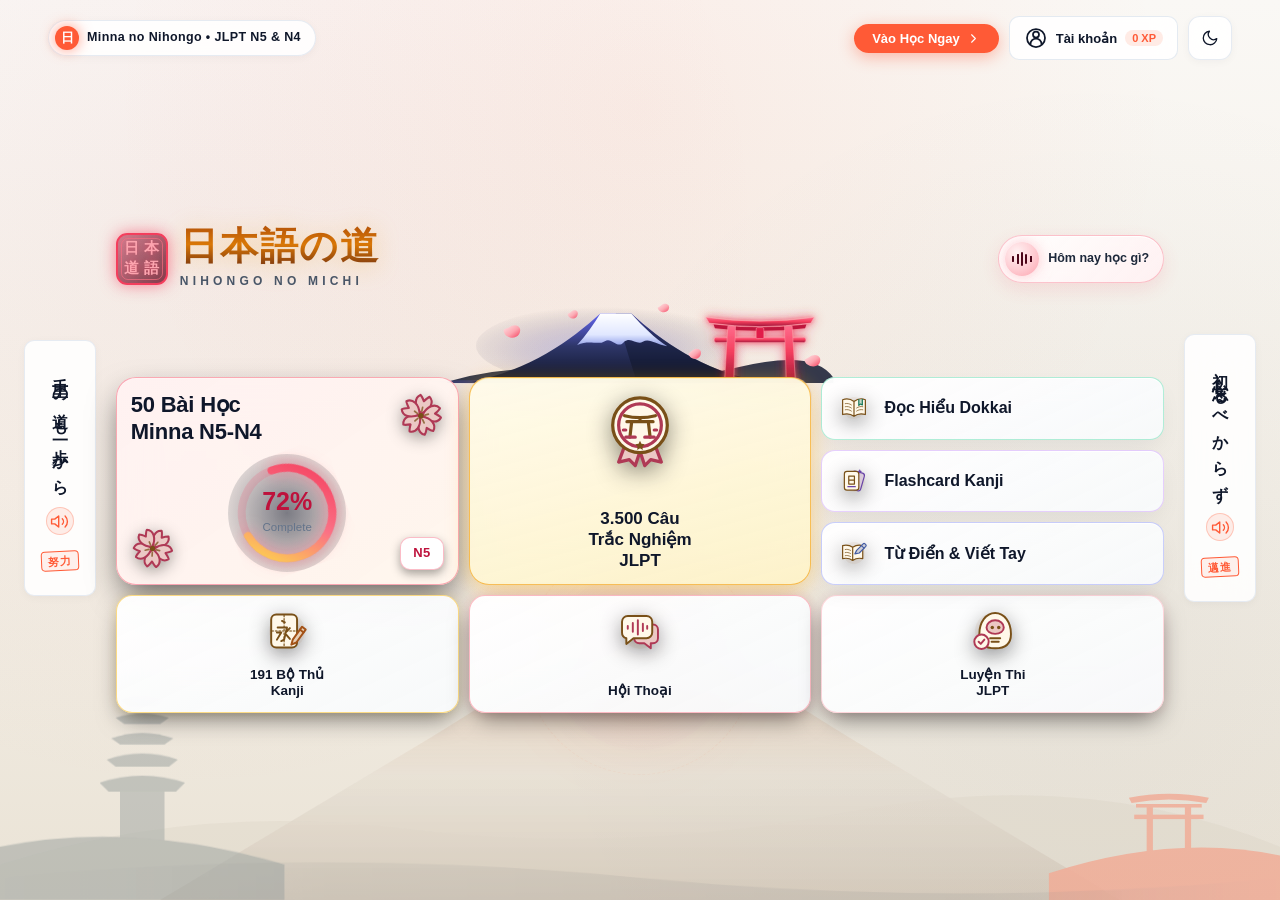
==== commit 040d3934: "Use Miller as the single study narration voice" ====
--- a/index.html
+++ b/index.html
@@ -65,8 +65,8 @@
   
   
   <link rel="manifest" href="manifest.json?v=20261117_03">
-  <link rel="stylesheet" href="style.css?v=20261117_18">
-  <link rel="stylesheet" href="src/master_suite_style.css?v=20261117_18">
+  <link rel="stylesheet" href="style.css?v=20261117_19">
+  <link rel="stylesheet" href="src/master_suite_style.css?v=20261117_19">
 </head>
 <body>
   
@@ -985,31 +985,8 @@
   
   <div class="device-setting-group">
   <div class="device-setting-header">
-  <span class="device-setting-title">Giọng đọc nhân vật</span>
-  <span class="device-setting-hint">Chọn một giọng để dùng cho phần phát âm. Chế độ Lớp học Minna giữ vai trong hội thoại và đổi giọng theo nội dung bài học.</span>
-  </div>
-  <div class="device-pill-group" id="voice-character-selector">
-  <button type="button" class="device-pill active" data-speaker="rotate" aria-pressed="true" style="grid-column: 1 / -1; width: 100%; justify-content: center; font-weight: 700;" title="Chế độ Lớp học Minna: Tự động phân vai và xoay tua 6 nhân vật (Sato, Miller, Karina, Yamada, Maria, Santos)">
-  👥 Lớp học Minna (Tự động xoay tua 6 giọng)
-  </button>
-  <button type="button" class="device-pill" data-speaker="sato" aria-pressed="false" title="Chị Sato: Nữ công sở, giọng chuẩn điềm đạm">
-  Chị Sato (Nữ)
-  </button>
-  <button type="button" class="device-pill" data-speaker="karina" aria-pressed="false" title="Chị Karina: Nữ sinh viên, giọng cao trong trẻo">
-  Chị Karina (Nữ trẻ)
-  </button>
-  <button type="button" class="device-pill" data-speaker="maria" aria-pressed="false" title="Chị Maria: Nữ đằm thắm, giọng trầm ấm">
-  Chị Maria (Nữ trầm)
-  </button>
-  <button type="button" class="device-pill" data-speaker="miller" aria-pressed="false" title="Anh Miller: Nam thanh niên, giọng sáng trẻ trung">
-  Anh Miller (Nam trẻ)
-  </button>
-  <button type="button" class="device-pill" data-speaker="yamada" aria-pressed="false" title="Anh Yamada: Nam công sở, giọng chững chạc">
-  Anh Yamada (Nam)
-  </button>
-  <button type="button" class="device-pill" data-speaker="santos" aria-pressed="false" title="Anh Santos: Nam giọng trầm ấm">
-  Anh Santos (Nam trầm)
-  </button>
+  <span class="device-setting-title" id="study-voice-label">Anh Miller (Nam trẻ)</span>
+  <span class="device-setting-hint">Giọng đọc dùng cho phần phát âm bài học và tra cứu.</span>
   </div>
   </div>
 
@@ -1035,7 +1012,7 @@
   <svg class="icon-svg" width="16" height="16" viewBox="0 0 24 24" fill="none" stroke="currentColor" stroke-width="1.5" stroke-linecap="round" stroke-linejoin="round" aria-hidden="true"><polygon points="11 5 6 9 2 9 2 15 6 15 11 19 11 5"></polygon><path d="M15.54 8.46a5 5 0 0 1 0 7.07"></path><path d="M19.07 4.93a10 10 0 0 1 0 14.14"></path></svg>
   <span>Nghe thử</span>
   </button>
-  <p class="device-setting-hint">Ở cao độ 1x, nút Nghe thử phát bản mẫu gốc của nhân vật. Khi đổi cao độ, trang thử giọng tổng hợp tương ứng.</p>
+  <p class="device-setting-hint">Ở cao độ 1x, nút Nghe thử phát bản mẫu gốc của Anh Miller. Khi đổi cao độ, trang thử giọng tổng hợp tương ứng.</p>
   <p id="voice-preview-status" class="device-setting-hint" role="status" aria-live="polite"></p>
   </div>
 
@@ -1217,7 +1194,7 @@
   </button>
 
   
-  <script src="data/ui_icons.js?v=20261117_18"></script>
+  <script src="data/ui_icons.js?v=20261117_19"></script>
   <script src="data/curriculum_manifest.js?v=20261117_03"></script>
   <script src="data/exams_manifest.js?v=20261117_03"></script>
   <script src="data/exam_furigana.js?v=20261117_03"></script>
@@ -1228,26 +1205,26 @@
   <script src="data/reference_hub_data.js?v=20261117_03"></script>
 
   <script src="src/security_engine.js?v=20261117_03"></script>
-  <script src="src/storage_engine.js?v=20261117_18"></script>
-  <script src="src/auth_engine.js?v=20261117_18"></script>
-  <script src="src/google_account_engine.js?v=20261117_18"></script>
-  <script src="src/audio_engine.js?v=20261117_18"></script>
+  <script src="src/storage_engine.js?v=20261117_19"></script>
+  <script src="src/auth_engine.js?v=20261117_19"></script>
+  <script src="src/google_account_engine.js?v=20261117_19"></script>
+  <script src="src/audio_engine.js?v=20261117_19"></script>
   <script src="src/quiz_engine.js?v=20261117_03"></script>
   <script src="src/kanji_engine.js?v=20261117_03"></script>
   <script src="src/navigation_engine.js?v=20261117_03"></script>
   <script src="src/dictionary_engine.js?v=20261117_03"></script>
-  <script src="src/exam_engine.js?v=20261117_18"></script>
+  <script src="src/exam_engine.js?v=20261117_19"></script>
   <script src="src/acoustic_analyzer.js?v=20261117_03"></script>
-  <script src="src/kaiwa_engine.js?v=20261117_18"></script>
+  <script src="src/kaiwa_engine.js?v=20261117_19"></script>
   <script src="src/conjugation_engine.js?v=20261117_03"></script>
   <script src="src/notebook_engine.js?v=20261117_03"></script>
   <script src="src/analytics_streak_engine.js?v=20261117_03"></script>
   <script src="src/study_worker.js?v=20261117_03"></script>
   <script src="src/domain_services.js?v=20261117_03"></script>
-  <script src="src/study_tools_engine.js?v=20261117_18"></script>
+  <script src="src/study_tools_engine.js?v=20261117_19"></script>
 
   <script src="data/lessons_1_5.js?v=20261117_03"></script>
 
-  <script src="app.js?v=20261117_18"></script>
+  <script src="app.js?v=20261117_19"></script>
 </body>
 </html>
--- a/style.css
+++ b/style.css
@@ -6783,8 +6783,7 @@
   min-height: 44px;
   touch-action: manipulation;
 }
-#device-settings-modal .device-pill-group,
-#voice-character-selector {
+#device-settings-modal .device-pill-group {
   display: grid;
   grid-template-columns: repeat(2, minmax(0, 1fr));
 }
@@ -6792,7 +6791,6 @@
   display: grid;
   grid-template-columns: minmax(0, 1fr) minmax(0, 1fr);
 }
-#voice-character-selector [data-speaker="rotate"] { grid-column: 1 / -1; }
 #voice-settings-modal input[type="range"] { min-height: 44px; }
 #voice-preview-status { margin: 0; }
 #voice-preview-status:empty { display: none; }
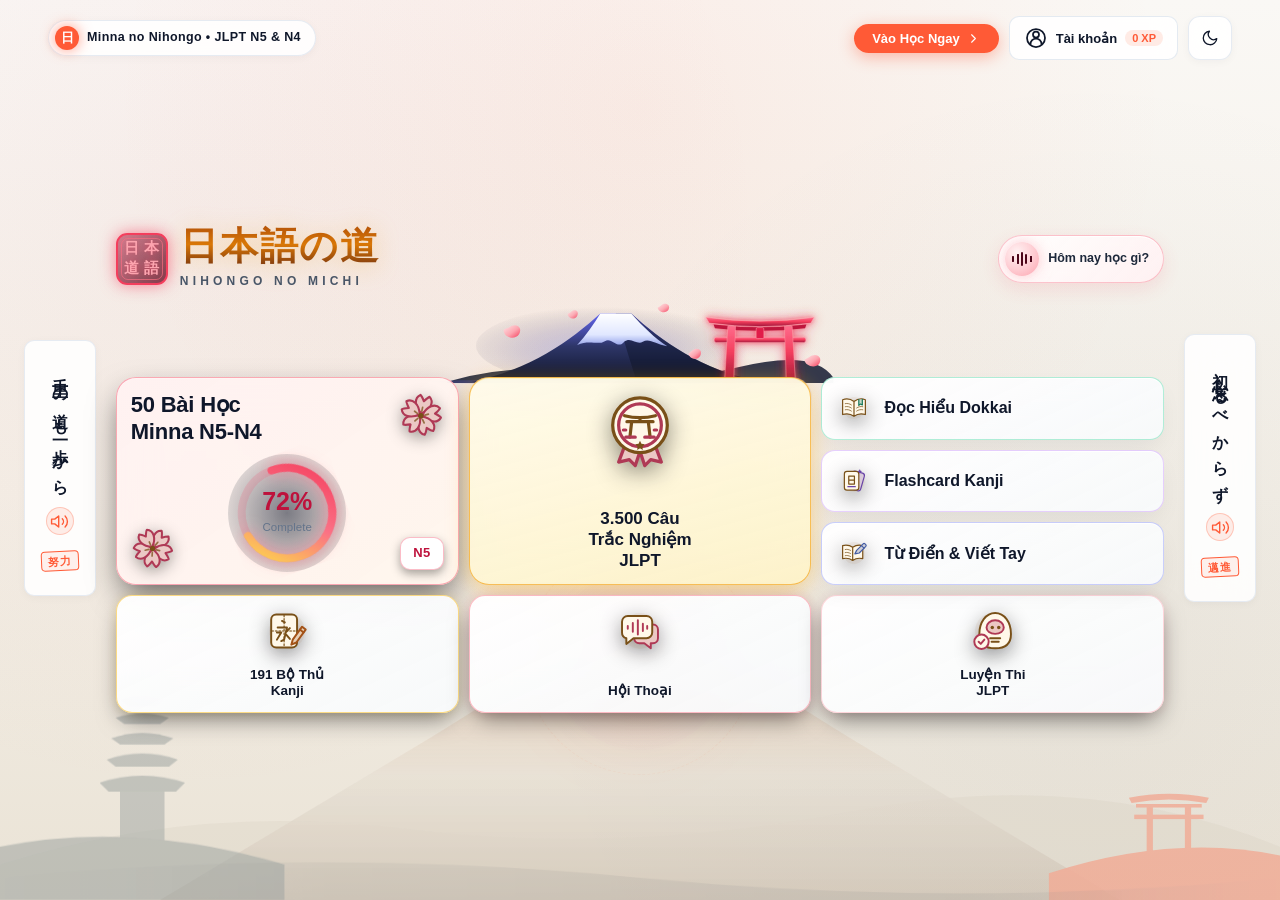
==== commit 21137863: "Use offline Open JTalk for Japanese study audio" ====
--- a/index.html
+++ b/index.html
@@ -65,8 +65,8 @@
   
   
   <link rel="manifest" href="manifest.json?v=20261117_03">
-  <link rel="stylesheet" href="style.css?v=20261117_19">
-  <link rel="stylesheet" href="src/master_suite_style.css?v=20261117_19">
+  <link rel="stylesheet" href="style.css?v=20261117_20">
+  <link rel="stylesheet" href="src/master_suite_style.css?v=20261117_20">
 </head>
 <body>
   
@@ -985,8 +985,8 @@
   
   <div class="device-setting-group">
   <div class="device-setting-header">
-  <span class="device-setting-title" id="study-voice-label">Anh Miller (Nam trẻ)</span>
-  <span class="device-setting-hint">Giọng đọc dùng cho phần phát âm bài học và tra cứu.</span>
+  <span class="device-setting-title" id="study-voice-label">Giọng nam tiếng Nhật</span>
+  <span class="device-setting-hint">Open JTalk đọc bài học và tra cứu miễn phí ngay trong trình duyệt.</span>
   </div>
   </div>
 
@@ -1012,7 +1012,7 @@
   <svg class="icon-svg" width="16" height="16" viewBox="0 0 24 24" fill="none" stroke="currentColor" stroke-width="1.5" stroke-linecap="round" stroke-linejoin="round" aria-hidden="true"><polygon points="11 5 6 9 2 9 2 15 6 15 11 19 11 5"></polygon><path d="M15.54 8.46a5 5 0 0 1 0 7.07"></path><path d="M19.07 4.93a10 10 0 0 1 0 14.14"></path></svg>
   <span>Nghe thử</span>
   </button>
-  <p class="device-setting-hint">Ở cao độ 1x, nút Nghe thử phát bản mẫu gốc của Anh Miller. Khi đổi cao độ, trang thử giọng tổng hợp tương ứng.</p>
+  <p class="device-setting-hint">Lần đầu phát, trình duyệt tải khoảng 24 MB dữ liệu giọng đọc.</p>
   <p id="voice-preview-status" class="device-setting-hint" role="status" aria-live="polite"></p>
   </div>
 
@@ -1194,7 +1194,7 @@
   </button>
 
   
-  <script src="data/ui_icons.js?v=20261117_19"></script>
+  <script src="data/ui_icons.js?v=20261117_20"></script>
   <script src="data/curriculum_manifest.js?v=20261117_03"></script>
   <script src="data/exams_manifest.js?v=20261117_03"></script>
   <script src="data/exam_furigana.js?v=20261117_03"></script>
@@ -1205,26 +1205,27 @@
   <script src="data/reference_hub_data.js?v=20261117_03"></script>
 
   <script src="src/security_engine.js?v=20261117_03"></script>
-  <script src="src/storage_engine.js?v=20261117_19"></script>
-  <script src="src/auth_engine.js?v=20261117_19"></script>
-  <script src="src/google_account_engine.js?v=20261117_19"></script>
-  <script src="src/audio_engine.js?v=20261117_19"></script>
+  <script src="src/storage_engine.js?v=20261117_20"></script>
+  <script src="src/auth_engine.js?v=20261117_20"></script>
+  <script src="src/google_account_engine.js?v=20261117_20"></script>
+  <script src="src/audio_engine.js?v=20261117_20"></script>
   <script src="src/quiz_engine.js?v=20261117_03"></script>
   <script src="src/kanji_engine.js?v=20261117_03"></script>
   <script src="src/navigation_engine.js?v=20261117_03"></script>
   <script src="src/dictionary_engine.js?v=20261117_03"></script>
-  <script src="src/exam_engine.js?v=20261117_19"></script>
+  <script src="src/exam_engine.js?v=20261117_20"></script>
   <script src="src/acoustic_analyzer.js?v=20261117_03"></script>
-  <script src="src/kaiwa_engine.js?v=20261117_19"></script>
+  <script src="src/kaiwa_engine.js?v=20261117_20"></script>
   <script src="src/conjugation_engine.js?v=20261117_03"></script>
   <script src="src/notebook_engine.js?v=20261117_03"></script>
   <script src="src/analytics_streak_engine.js?v=20261117_03"></script>
   <script src="src/study_worker.js?v=20261117_03"></script>
   <script src="src/domain_services.js?v=20261117_03"></script>
-  <script src="src/study_tools_engine.js?v=20261117_19"></script>
+  <script src="src/study_tools_engine.js?v=20261117_20"></script>
 
   <script src="data/lessons_1_5.js?v=20261117_03"></script>
 
-  <script src="app.js?v=20261117_19"></script>
+  <script src="src/study_voice_engine.js?v=20261117_20"></script>
+  <script src="app.js?v=20261117_20"></script>
 </body>
 </html>
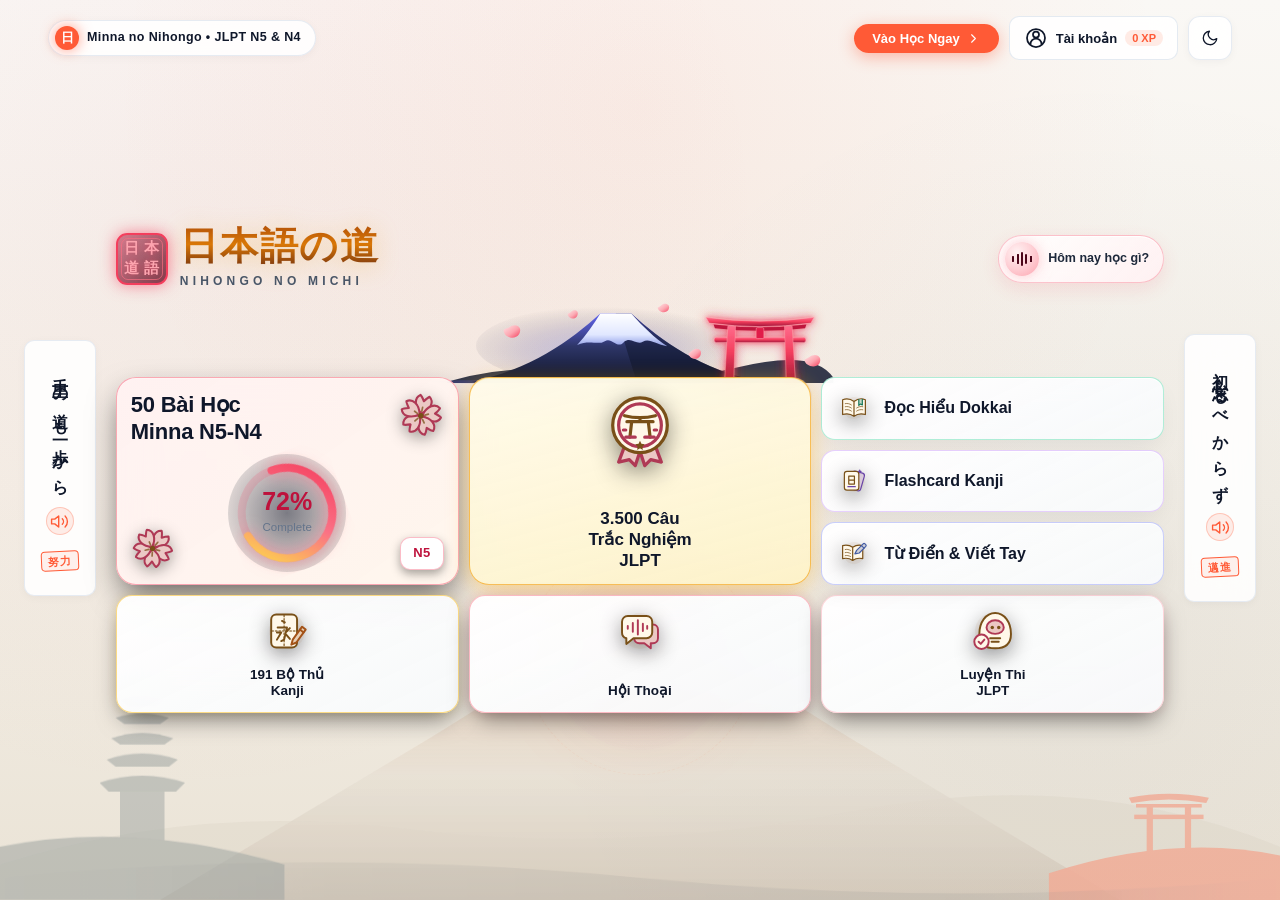
==== commit 6ede8b4b: "Fix mobile pronunciation scoring after recording" ====
--- a/index.html
+++ b/index.html
@@ -65,8 +65,8 @@
   
   
   <link rel="manifest" href="manifest.json?v=20261117_03">
-  <link rel="stylesheet" href="style.css?v=20261117_20">
-  <link rel="stylesheet" href="src/master_suite_style.css?v=20261117_20">
+  <link rel="stylesheet" href="style.css?v=20261117_21">
+  <link rel="stylesheet" href="src/master_suite_style.css?v=20261117_21">
 </head>
 <body>
   
@@ -1194,7 +1194,7 @@
   </button>
 
   
-  <script src="data/ui_icons.js?v=20261117_20"></script>
+  <script src="data/ui_icons.js?v=20261117_21"></script>
   <script src="data/curriculum_manifest.js?v=20261117_03"></script>
   <script src="data/exams_manifest.js?v=20261117_03"></script>
   <script src="data/exam_furigana.js?v=20261117_03"></script>
@@ -1205,27 +1205,27 @@
   <script src="data/reference_hub_data.js?v=20261117_03"></script>
 
   <script src="src/security_engine.js?v=20261117_03"></script>
-  <script src="src/storage_engine.js?v=20261117_20"></script>
-  <script src="src/auth_engine.js?v=20261117_20"></script>
-  <script src="src/google_account_engine.js?v=20261117_20"></script>
-  <script src="src/audio_engine.js?v=20261117_20"></script>
+  <script src="src/storage_engine.js?v=20261117_21"></script>
+  <script src="src/auth_engine.js?v=20261117_21"></script>
+  <script src="src/google_account_engine.js?v=20261117_21"></script>
+  <script src="src/audio_engine.js?v=20261117_21"></script>
   <script src="src/quiz_engine.js?v=20261117_03"></script>
   <script src="src/kanji_engine.js?v=20261117_03"></script>
   <script src="src/navigation_engine.js?v=20261117_03"></script>
   <script src="src/dictionary_engine.js?v=20261117_03"></script>
-  <script src="src/exam_engine.js?v=20261117_20"></script>
+  <script src="src/exam_engine.js?v=20261117_21"></script>
   <script src="src/acoustic_analyzer.js?v=20261117_03"></script>
-  <script src="src/kaiwa_engine.js?v=20261117_20"></script>
+  <script src="src/kaiwa_engine.js?v=20261117_21"></script>
   <script src="src/conjugation_engine.js?v=20261117_03"></script>
   <script src="src/notebook_engine.js?v=20261117_03"></script>
   <script src="src/analytics_streak_engine.js?v=20261117_03"></script>
   <script src="src/study_worker.js?v=20261117_03"></script>
   <script src="src/domain_services.js?v=20261117_03"></script>
-  <script src="src/study_tools_engine.js?v=20261117_20"></script>
+  <script src="src/study_tools_engine.js?v=20261117_21"></script>
 
   <script src="data/lessons_1_5.js?v=20261117_03"></script>
 
-  <script src="src/study_voice_engine.js?v=20261117_20"></script>
-  <script src="app.js?v=20261117_20"></script>
+  <script src="src/study_voice_engine.js?v=20261117_21"></script>
+  <script src="app.js?v=20261117_21"></script>
 </body>
 </html>
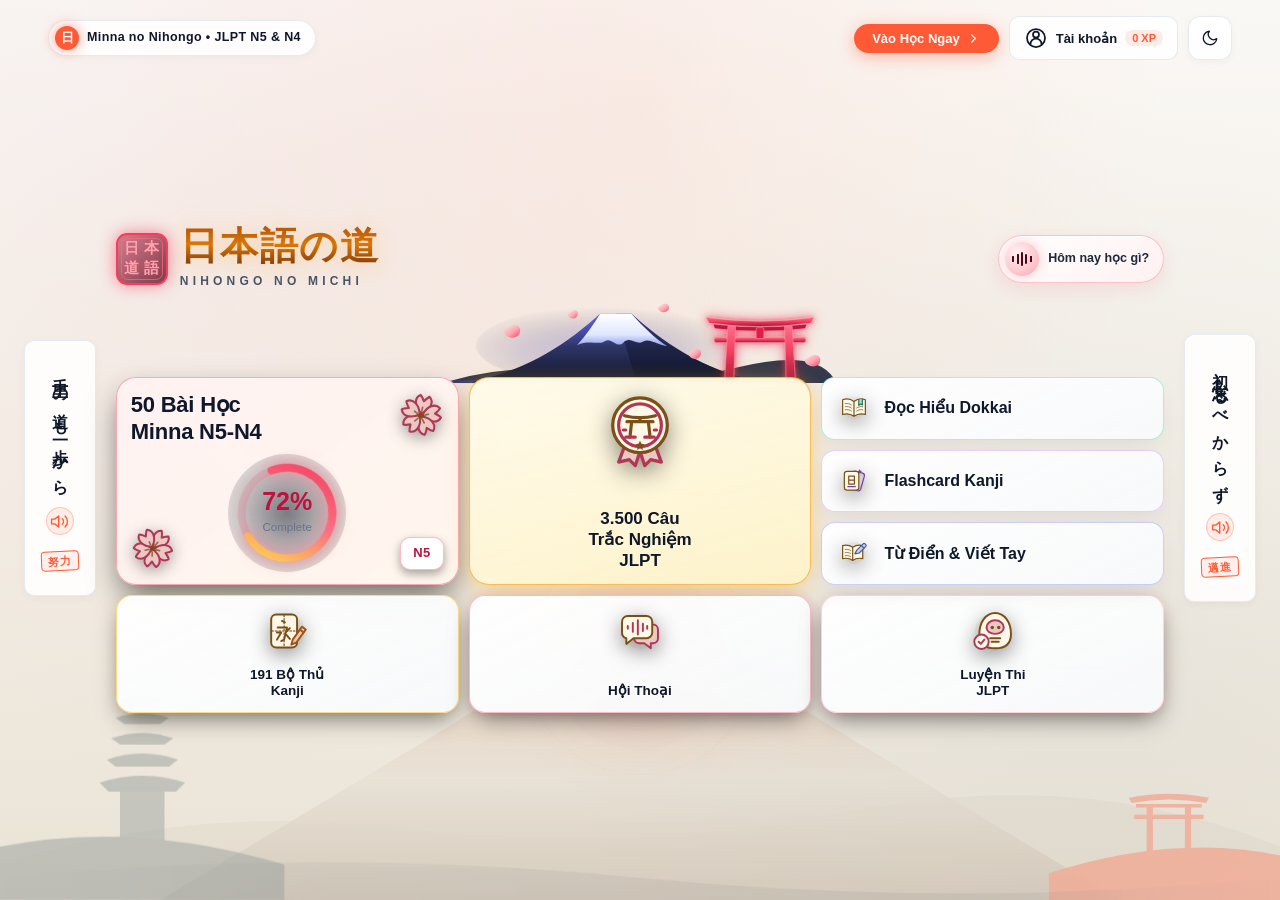
==== commit e25229e9: "feat(release): sync v20261121_17 with study audio, kaiwa/exam upgrades, and prosody scoring" ====
--- a/index.html
+++ b/index.html
@@ -32,9 +32,9 @@
   <meta name="theme-color" content="#070b14">
 
   
-  <link rel="icon" type="image/png" sizes="16x16" href="icons/shiba-favicon-16.png?v=20261117_03">
-  <link rel="icon" type="image/png" sizes="32x32" href="icons/shiba-favicon-32.png?v=20261117_03">
-  <link rel="apple-touch-icon" sizes="180x180" href="icons/shiba-180.png?v=20261117_03">
+  <link rel="icon" type="image/png" sizes="16x16" href="icons/shiba-favicon-16.png?v=20261121_17">
+  <link rel="icon" type="image/png" sizes="32x32" href="icons/shiba-favicon-32.png?v=20261121_17">
+  <link rel="apple-touch-icon" sizes="180x180" href="icons/shiba-180.png?v=20261121_17">
   
   
   <meta http-equiv="Content-Security-Policy" content="
@@ -64,9 +64,9 @@
   <link href="https://fonts.googleapis.com/css2?family=Orbitron:wght@500;600;700;800;900&family=Be+Vietnam+Pro:ital,wght@0,300;0,400;0,500;0,600;0,700;0,800;1,400;1,600&family=Noto+Sans+JP:wght@400;500;600;700;800&family=Roboto:ital,wght@0,400;0,500;0,700;1,400&family=Shippori+Mincho:wght@400;500;600;700&family=Zen+Kaku+Gothic+New:wght@400;500;700&display=swap" rel="stylesheet">
   
   
-  <link rel="manifest" href="manifest.json?v=20261117_03">
-  <link rel="stylesheet" href="style.css?v=20261117_21">
-  <link rel="stylesheet" href="src/master_suite_style.css?v=20261117_21">
+  <link rel="manifest" href="manifest.json?v=20261121_17">
+  <link rel="stylesheet" href="style.css?v=20261121_17">
+  <link rel="stylesheet" href="src/master_suite_style.css?v=20261121_17">
 </head>
 <body>
   
@@ -77,16 +77,22 @@
 
   
   <script>
+    var _inlineCoverTimer = null;
     function enterApp(targetHash) {
       try {
         var cover = document.getElementById('cover-page-slide');
         if (cover) {
-          cover.classList.add('hide-cover');
+          if (_inlineCoverTimer) clearTimeout(_inlineCoverTimer);
+          cover.classList.remove('is-opening');
+          cover.classList.add('is-closing');
           cover.style.pointerEvents = 'none';
           cover.style.opacity = '0';
-          setTimeout(function() {
+          _inlineCoverTimer = setTimeout(function() {
+            cover.classList.add('hide-cover');
+            cover.classList.remove('is-closing');
             cover.style.display = 'none';
-          }, 360);
+            _inlineCoverTimer = null;
+          }, 250);
         }
         try { sessionStorage.setItem('minna_cover_closed', 'true'); } catch(e) {}
         var target = targetHash || (window.selectedCoverTarget || (window.location && window.location.hash) || '#bai-1');
@@ -109,11 +115,22 @@
       try { sessionStorage.removeItem('minna_cover_closed'); } catch(e) {}
       var cover = document.getElementById('cover-page-slide');
       if (cover) {
+        if (_inlineCoverTimer) {
+          clearTimeout(_inlineCoverTimer);
+          _inlineCoverTimer = null;
+        }
+        cover.classList.remove('hide-cover', 'is-closing');
+        cover.classList.add('is-opening');
         cover.style.display = 'flex';
         cover.style.pointerEvents = 'auto';
         cover.style.opacity = '1';
-        cover.classList.remove('hide-cover');
         cover.scrollTop = 0;
+        var raf = window.requestAnimationFrame || function(cb) { return setTimeout(cb, 16); };
+        raf(function() {
+          raf(function() {
+            cover.classList.remove('is-opening');
+          });
+        });
       }
       try {
         if (window.history && window.history.replaceState) {
@@ -424,7 +441,7 @@
 
   
   <svg class="bento-sakura-3d sakura-top-right cover-emblem" viewBox="0 0 64 64" aria-hidden="true" focusable="false">
-
+    
     <g transform="rotate(12 32 32)">
       <g class="cover-emblem-tint cover-emblem-accent"><path d="M32 30C21 23 19 12 26 7c2 1 4 4 6 7 2-3 4-6 6-7 7 5 5 16-6 23Z" transform="rotate(0 32 32)"></path>
       <path d="M32 30C21 23 19 12 26 7c2 1 4 4 6 7 2-3 4-6 6-7 7 5 5 16-6 23Z" transform="rotate(72 32 32)"></path>
@@ -438,7 +455,7 @@
 
   
   <svg class="bento-sakura-3d sakura-bottom-left cover-emblem" viewBox="0 0 64 64" aria-hidden="true" focusable="false">
-
+    
     <g transform="rotate(40 32 32)">
       <g class="cover-emblem-tint cover-emblem-accent"><path d="M32 30C21 23 19 12 26 7c2 1 4 4 6 7 2-3 4-6 6-7 7 5 5 16-6 23Z" transform="rotate(0 32 32)"></path>
       <path d="M32 30C21 23 19 12 26 7c2 1 4 4 6 7 2-3 4-6 6-7 7 5 5 16-6 23Z" transform="rotate(72 32 32)"></path>
@@ -491,7 +508,7 @@
   
   <div class="neo-medallion-stage" aria-hidden="true">
   <svg class="neo-medallion-svg cover-emblem" viewBox="0 0 64 64" aria-hidden="true" focusable="false">
-
+    
     <path class="cover-emblem-accent cover-emblem-tint" d="m20 43-6 16 9-2 5 5 5-15m11-4 6 16-9-2-5 5-5-15"></path>
     <circle class="cover-emblem-ground" cx="32" cy="28" r="23"></circle>
     <circle class="cover-emblem-line" cx="32" cy="28" r="23"></circle>
@@ -523,7 +540,7 @@
   <span class="bento-hanko-stamp" aria-hidden="true">部首</span>
   <div class="neo-card-illust" aria-hidden="true">
   <svg class="neo-illust-svg bento-emblem-svg cover-emblem" viewBox="0 0 64 64" aria-hidden="true" focusable="false">
-
+    
     <circle class="cover-emblem-halo" cx="32" cy="32" r="25"></circle>
     <rect class="cover-emblem-ground cover-emblem-line" x="10" y="9" width="36" height="46" rx="7"></rect>
     <path class="cover-emblem-detail" d="M28 10v44M11 32h34" stroke-dasharray="2 3"></path>
@@ -550,7 +567,7 @@
   <span class="bento-hanko-stamp" aria-hidden="true">会話</span>
   <div class="neo-card-illust" aria-hidden="true">
   <svg class="neo-illust-svg bento-emblem-svg cover-emblem" viewBox="0 0 64 64" aria-hidden="true" focusable="false">
-
+    
     <circle class="cover-emblem-halo" cx="32" cy="32" r="25"></circle>
     <path class="cover-emblem-accent cover-emblem-tint" d="M31 23h19a7 7 0 0 1 7 7v12a7 7 0 0 1-7 7h-3v7l-9-7h-7a7 7 0 0 1-7-7V30a7 7 0 0 1 7-7Z"></path>
     <path class="cover-emblem-ground cover-emblem-line" d="M15 11h26a8 8 0 0 1 8 8v15a8 8 0 0 1-8 8H23l-10 8v-8a8 8 0 0 1-6-8V19a8 8 0 0 1 8-8Z"></path>
@@ -575,7 +592,7 @@
   <span class="bento-hanko-stamp" aria-hidden="true">試験</span>
   <div class="neo-card-illust" aria-hidden="true">
   <svg class="neo-illust-svg bento-emblem-svg cover-emblem" viewBox="0 0 64 64" aria-hidden="true" focusable="false">
-
+    
     <circle class="cover-emblem-halo" cx="32" cy="32" r="25"></circle>
     <path class="cover-emblem-ground cover-emblem-line" d="M35 7c13 0 22 13 22 29 0 13-8 20-22 20S13 49 13 36C13 20 22 7 35 7Z"></path>
     <path class="cover-emblem-tint cover-emblem-accent" d="M23 27c0-5 5-10 12-10s12 5 12 10-5 9-12 9-12-4-12-9Z"></path>
@@ -604,7 +621,7 @@
   <span class="bento-hanko-stamp" aria-hidden="true">読解</span>
   <div class="neo-card-illust" aria-hidden="true">
   <svg class="neo-illust-svg bento-emblem-svg cover-emblem" viewBox="0 0 64 64" aria-hidden="true" focusable="false">
-
+    
     <circle class="cover-emblem-halo" cx="32" cy="32" r="25"></circle>
     <path class="cover-emblem-ground cover-emblem-line" d="M32 17c-8-6-17-7-26-4v34c9-3 18-2 26 4 8-6 17-7 26-4V13c-9-3-18-2-26 4Zm0 0v34"></path>
     <path class="cover-emblem-detail" d="M12 22c5-1 10 0 14 3m-14 4c5-1 10 0 14 3m-14 4c5-1 10 0 14 3m12-7c4-3 9-4 14-3m-14 10c4-3 9-4 14-3"></path>
@@ -629,7 +646,7 @@
   <span class="bento-hanko-stamp" aria-hidden="true">漢字</span>
   <div class="neo-card-illust" aria-hidden="true">
   <svg class="neo-illust-svg bento-emblem-svg cover-emblem" viewBox="0 0 64 64" aria-hidden="true" focusable="false">
-
+    
     <circle class="cover-emblem-halo" cx="32" cy="32" r="25"></circle>
     <rect class="cover-emblem-accent cover-emblem-tint" x="24" y="11" width="28" height="42" rx="6" transform="rotate(16 38 32)"></rect>
     <rect class="cover-emblem-ground cover-emblem-line" x="10" y="10" width="33" height="43" rx="6"></rect>
@@ -655,7 +672,7 @@
   <span class="bento-hanko-stamp" aria-hidden="true">辞書</span>
   <div class="neo-card-illust" aria-hidden="true">
   <svg class="neo-illust-svg bento-emblem-svg cover-emblem" viewBox="0 0 64 64" aria-hidden="true" focusable="false">
-
+    
     <circle class="cover-emblem-halo" cx="32" cy="32" r="25"></circle>
     <path class="cover-emblem-ground cover-emblem-line" d="M29 19c-7-5-15-6-23-4v30c8-2 16-1 23 4 7-5 15-6 23-4V15c-8-2-16-1-23 4Zm0 0v30"></path>
     <path class="cover-emblem-detail" d="M12 24c4-1 8 0 12 2m-12 5c4-1 8 0 12 2m-12 5c4-1 8 0 12 2"></path>
@@ -785,8 +802,8 @@
   
   <div class="header-tools-segmented-group">
   
-  <button id="btn-open-master-hub" class="header-action-btn master-hub-header-btn" onclick="switchModule('master-hub')" aria-label="Mở Phòng Lab Chia Thể, Sổ Tay &amp; Phân Tích JLPT" title="Phòng Lab Chia Thể, Sổ Tay Cá Nhân, Bảng Lượng Từ &amp; Chuỗi Ngày Học (Master Suite)">
-  <span class="mazii-badge-icon" aria-hidden="true"><svg class="icon-svg" width="18" height="18" viewBox="0 0 24 24" fill="none" stroke="currentColor" stroke-width="1.5" stroke-linecap="round" stroke-linejoin="round" aria-hidden="true"><path d="M13.5 2.5L5.5 13.5H12L10.5 21.5L18.5 10.5H12L13.5 2.5Z"></path></svg></span>
+  <button id="btn-open-master-hub" class="header-action-btn master-hub-header-btn" onclick="switchModule('reference-hub')" aria-label="Mở Bảng Tra Cứu Kiến Thức Nhanh" title="Tra cứu tiếng Nhật nhanh: Bảng Kana, Lượng từ, Trợ từ, Thời gian &amp; Kính ngữ">
+  <span class="mazii-badge-icon" aria-hidden="true"><svg class="icon-svg" width="18" height="18" viewBox="0 0 24 24" fill="none" stroke="currentColor" stroke-width="1.5" stroke-linecap="round" stroke-linejoin="round" aria-hidden="true"><rect x="3" y="3" width="18" height="18" rx="2"></rect><line x1="3" y1="9" x2="21" y2="9"></line><line x1="3" y1="15" x2="21" y2="15"></line><line x1="9" y1="3" x2="9" y2="21"></line><line x1="15" y1="3" x2="15" y2="21"></line></svg></span>
   </button>
 
   
@@ -1148,7 +1165,7 @@
         <h3 id="google-account-title" class="voice-modal-title">Tài khoản Google</h3>
         <button id="close-account-modal-btn" type="button" class="voice-modal-close" onclick="closeUserAccountModal()" aria-label="Đóng">&times;</button>
       </header>
-      <div class="voice-modal-body google-account-body">
+      <div class="voice-modal-body account-modal-body google-account-body">
         <div id="google-account-profile" class="google-account-profile" hidden>
           <div class="profile-avatar-circle" id="profile-display-avatar" aria-hidden="true"></div>
           <div>
@@ -1158,6 +1175,62 @@
           </div>
         </div>
         <p id="google-account-status" role="status" aria-live="polite">Đang kiểm tra kết nối…</p>
+        <div id="account-achievement-stats" class="achievement-stats-grid" aria-label="Thống kê thành tích học tập">
+          <div class="achievement-card">
+            <div class="stat-card-icon accent-cyan">
+              <svg class="wa-stat-svg" width="22" height="22" viewBox="0 0 24 24" fill="none" stroke="currentColor" stroke-width="1.5" stroke-linecap="round" stroke-linejoin="round" aria-hidden="true"><path d="M12 6.2C9.8 4.6 6.2 4.3 2.5 5.2V18.2C6.2 17.3 9.8 17.6 12 19.2C14.2 17.6 17.8 17.3 21.5 18.2V5.2C17.8 4.3 14.2 4.6 12 6.2Z M12 6.2V20.5 M2.5 19.8C6.2 19.0 9.8 19.3 12 20.8C14.2 19.3 17.8 19.0 21.5 19.8 M5.2 8.2C6.8 7.8 8.4 7.9 9.6 8.4 M5.2 10.6C6.8 10.2 8.4 10.3 9.6 10.8 M5.2 13.0C6.8 12.6 8.4 12.7 9.6 13.2 M5.2 15.4C6.8 15.0 8.4 15.1 9.6 15.6 M14.4 8.4C15.6 7.9 17.2 7.8 18.8 8.2 M14.4 10.8C15.6 10.3 17.2 10.2 18.8 10.6 M14.4 13.2C15.6 12.7 17.2 12.6 18.8 13.0 M14.4 15.6C15.6 15.1 17.2 15.0 18.8 15.4"></path></svg>
+            </div>
+            <div class="stat-card-data">
+              <span id="stat-lessons-count" class="stat-card-value">0/50</span>
+              <span class="stat-card-label">Bài học</span>
+            </div>
+          </div>
+          <div class="achievement-card">
+            <div class="stat-card-icon accent-gold">
+              <svg class="wa-stat-svg" width="22" height="22" viewBox="0 0 24 24" fill="none" stroke="currentColor" stroke-width="1.5" stroke-linecap="round" stroke-linejoin="round" aria-hidden="true"><path d="M3.5 5.2L4.3 5.8 M3.2 7.2L4.1 7.8 M3.3 10.5L4.4 8.8 M5.2 4.2H9.8 M6.4 3.3V5.2 M8.6 3.3V5.2 M5.8 5.6H9.2V7.0H5.8Z M5.4 8.2H9.6 M5.0 9.6H10.0 M7.5 5.6V9.6C7.5 10.6 6.8 11.2 5.6 11.5 M7.7 9.6C8.3 10.4 9.1 11.0 10.1 11.4 M6.5 12.3V13.3 M4.2 13.3H8.8V14.6 M5.2 14.6H7.6L6.6 15.8V18.8C6.6 19.4 6.1 19.6 5.4 19.4 M4.0 16.8H9.2 M12.2 14.6L19.8 6.2C20.5 5.4 21.4 6.3 20.6 7.1L13.5 15.8Z M11.4 15.4L12.7 16.6 M12.2 14.6C10.6 15.2 9.4 16.6 8.8 18.6C8.4 19.8 7.6 20.4 6.8 20.8C8.6 20.6 10.4 19.8 11.6 18.4C12.6 17.3 13.1 16.4 13.5 15.8"></path></svg>
+            </div>
+            <div class="stat-card-data">
+              <span id="stat-kanji-count" class="stat-card-value">0</span>
+              <span class="stat-card-label">Hán tự</span>
+            </div>
+          </div>
+          <div class="achievement-card">
+            <div class="stat-card-icon accent-purple">
+              <svg class="wa-stat-svg" width="22" height="22" viewBox="0 0 24 24" fill="none" stroke="currentColor" stroke-width="1.5" stroke-linecap="round" stroke-linejoin="round" aria-hidden="true"><path d="M3 3H21V21H3Z M3 9H21 M3 15H21 M9 3V21 M15 3V21 M4.5 5.0H7.5 M6.0 4.0V7.6 M7.2 5.6C6.6 7.2 4.6 7.6 4.4 6.5C4.2 5.4 6.2 5.0 7.3 5.8C7.8 6.2 7.8 7.3 6.8 7.7 M10.3 5.3H12.6C12.6 6.8 12.3 7.6 11.7 7.6 M11.5 4.2C11.3 5.8 10.8 7.0 10.3 7.7 M13.2 4.8L13.8 6.4 M16.8 4.0V7.8 M16.2 5.4L17.4 4.8L16.3 6.8C17.4 5.2 19.5 5.2 19.5 6.6C19.5 7.5 18.6 7.8 17.8 7.6 M4.3 11.0H6.3 M5.4 10.1C5.2 11.2 4.8 12.2 4.3 13.0 M7.0 10.4L7.7 11.0 M6.6 11.4V13.3C6.6 13.8 5.6 13.8 5.6 13.2C5.6 12.7 6.8 12.7 7.6 13.3 M10.8 10.1V13.8 M10.2 11.4L11.3 10.8L10.3 12.8C11.4 11.0 13.4 11.0 13.4 12.5C13.4 13.4 12.4 13.6 12.4 13.0C12.4 12.5 13.2 12.6 13.8 13.3 M16.5 10.3C16.3 11.5 16.3 12.7 16.5 13.7 M17.4 11.2H19.6 M18.6 10.2V13.3C18.6 13.8 17.5 13.8 17.5 13.2C17.5 12.6 18.8 12.7 19.6 13.4 M4.4 17.0H7.6 M4.6 18.1H7.4 M6.1 16.1V19.4C6.1 19.9 4.9 19.9 4.9 19.3C4.9 18.8 6.4 18.8 7.5 19.5 M10.2 18.4L11.6 16.8L13.8 18.8 M16.6 16.4H19.0L16.8 18.2C18.0 17.6 19.5 18.0 19.5 19.0C19.5 19.7 18.4 19.9 17.3 19.6"></path></svg>
+            </div>
+            <div class="stat-card-data">
+              <span id="stat-radicals-count" class="stat-card-value">0/191</span>
+              <span class="stat-card-label">Bộ thủ</span>
+            </div>
+          </div>
+          <div class="achievement-card">
+            <div class="stat-card-icon accent-coral">
+              <svg class="wa-stat-svg" width="22" height="22" viewBox="0 0 24 24" fill="none" stroke="currentColor" stroke-width="1.5" stroke-linecap="round" stroke-linejoin="round" aria-hidden="true"><circle cx="12" cy="12" r="9"></circle><circle cx="12" cy="12" r="5"></circle><circle cx="12" cy="12" r="1.8"></circle><path d="M19 5l-5 5"></path><path d="M19 5h-4M19 5v4"></path></svg>
+            </div>
+            <div class="stat-card-data">
+              <span id="stat-quiz-count" class="stat-card-value">0</span>
+              <span class="stat-card-label">Trắc nghiệm</span>
+            </div>
+          </div>
+          <div class="achievement-card">
+            <div class="stat-card-icon accent-indigo">
+              <svg class="wa-stat-svg" width="22" height="22" viewBox="0 0 24 24" fill="none" stroke="currentColor" stroke-width="1.5" stroke-linecap="round" stroke-linejoin="round" aria-hidden="true"><path d="M12 3.5V20.5 M10.1 7.5V16.5 M13.9 7.5V16.5 M8.2 5.5V18.5 M15.8 5.5V18.5 M6.3 8.5V15.5 M17.7 8.5V15.5 M4.4 10.2V13.8 M19.6 10.2V13.8 M2.5 11.3V12.7 M21.5 11.3V12.7"></path></svg>
+            </div>
+            <div class="stat-card-data">
+              <span id="stat-kaiwa-count" class="stat-card-value">0/50</span>
+              <span class="stat-card-label">Hội thoại</span>
+            </div>
+          </div>
+          <div class="achievement-card">
+            <div class="stat-card-icon accent-sakura">
+              <svg class="wa-stat-svg" width="22" height="22" viewBox="0 0 24 24" fill="none" stroke="currentColor" stroke-width="1.5" stroke-linecap="round" stroke-linejoin="round" aria-hidden="true"><path d="M3 6C8 7.2 16 7.2 21 6L20.2 8C15.5 9 8.5 9 3.8 8Z M4.2 11H19.8 M4.2 12.5H19.8 M12 8.7V11 M7 8.5V21 M8.6 8.6V21 M15.4 8.6V21 M17 8.5V21 M6.2 21H9.4 M14.6 21H17.8"></path></svg>
+            </div>
+            <div class="stat-card-data">
+              <span id="stat-exam-count" class="stat-card-value">0</span>
+              <span class="stat-card-label">Đề JLPT</span>
+            </div>
+          </div>
+        </div>
         <button id="google-sign-in" type="button" class="google-sign-in" disabled>
           <svg width="18" height="18" viewBox="0 0 48 48" aria-hidden="true" focusable="false">
             <path fill="#EA4335" d="M24 9.5c3.54 0 6.71 1.22 9.2 3.6l6.85-6.85C35.9 2.38 30.47 0 24 0 14.62 0 6.51 5.38 2.56 13.22l7.98 6.19C12.43 13.72 17.74 9.5 24 9.5Z"></path>
@@ -1194,38 +1267,38 @@
   </button>
 
   
-  <script src="data/ui_icons.js?v=20261117_21"></script>
-  <script src="data/curriculum_manifest.js?v=20261117_03"></script>
-  <script src="data/exams_manifest.js?v=20261117_03"></script>
-  <script src="data/exam_furigana.js?v=20261117_03"></script>
-  <script src="data/data_normalizer.js?v=20261117_03"></script>
-  <script src="data/audio_prosody_rules.js?v=20261117_03"></script>
-  <script src="data/romaji_kana_map.js?v=20261117_03"></script>
-  <script src="data/kanji_lookalikes.js?v=20261117_03"></script>
-  <script src="data/reference_hub_data.js?v=20261117_03"></script>
-
-  <script src="src/security_engine.js?v=20261117_03"></script>
-  <script src="src/storage_engine.js?v=20261117_21"></script>
-  <script src="src/auth_engine.js?v=20261117_21"></script>
-  <script src="src/google_account_engine.js?v=20261117_21"></script>
-  <script src="src/audio_engine.js?v=20261117_21"></script>
-  <script src="src/quiz_engine.js?v=20261117_03"></script>
-  <script src="src/kanji_engine.js?v=20261117_03"></script>
-  <script src="src/navigation_engine.js?v=20261117_03"></script>
-  <script src="src/dictionary_engine.js?v=20261117_03"></script>
-  <script src="src/exam_engine.js?v=20261117_21"></script>
-  <script src="src/acoustic_analyzer.js?v=20261117_03"></script>
-  <script src="src/kaiwa_engine.js?v=20261117_21"></script>
-  <script src="src/conjugation_engine.js?v=20261117_03"></script>
-  <script src="src/notebook_engine.js?v=20261117_03"></script>
-  <script src="src/analytics_streak_engine.js?v=20261117_03"></script>
-  <script src="src/study_worker.js?v=20261117_03"></script>
-  <script src="src/domain_services.js?v=20261117_03"></script>
-  <script src="src/study_tools_engine.js?v=20261117_21"></script>
-
-  <script src="data/lessons_1_5.js?v=20261117_03"></script>
-
-  <script src="src/study_voice_engine.js?v=20261117_21"></script>
-  <script src="app.js?v=20261117_21"></script>
+  <script src="data/ui_icons.js?v=20261121_17"></script>
+  <script src="data/curriculum_manifest.js?v=20261121_17"></script>
+  <script src="data/exams_manifest.js?v=20261121_17"></script>
+  <script src="data/exam_furigana.js?v=20261121_17"></script>
+  <script src="data/data_normalizer.js?v=20261121_17"></script>
+  <script src="data/audio_prosody_rules.js?v=20261121_17"></script>
+  <script src="data/romaji_kana_map.js?v=20261121_17"></script>
+  <script src="data/kanji_lookalikes.js?v=20261121_17"></script>
+  <script src="data/reference_hub_data.js?v=20261121_17"></script>
+
+  <script src="src/security_engine.js?v=20261121_17"></script>
+  <script src="src/storage_engine.js?v=20261121_17"></script>
+  <script src="src/auth_engine.js?v=20261121_17"></script>
+  <script src="src/google_account_engine.js?v=20261121_17"></script>
+  <script src="src/audio_engine.js?v=20261121_17"></script>
+  <script src="src/quiz_engine.js?v=20261121_17"></script>
+  <script src="src/kanji_engine.js?v=20261121_17"></script>
+  <script src="src/navigation_engine.js?v=20261121_17"></script>
+  <script src="src/dictionary_engine.js?v=20261121_17"></script>
+  <script src="src/exam_engine.js?v=20261121_17"></script>
+  <script src="src/acoustic_analyzer.js?v=20261121_17"></script>
+  <script src="src/kaiwa_engine.js?v=20261121_17"></script>
+  <script src="src/conjugation_engine.js?v=20261121_17"></script>
+  <script src="src/notebook_engine.js?v=20261121_17"></script>
+  <script src="src/analytics_streak_engine.js?v=20261121_17"></script>
+  <script src="src/study_worker.js?v=20261121_17"></script>
+  <script src="src/domain_services.js?v=20261121_17"></script>
+  <script src="src/study_tools_engine.js?v=20261121_17"></script>
+
+  <script src="data/lessons_1_5.js?v=20261121_17"></script>
+
+  <script src="src/study_voice_engine.js?v=20261121_17"></script>
+  <script src="app.js?v=20261121_17"></script>
 </body>
 </html>
--- a/style.css
+++ b/style.css
@@ -61,13 +61,25 @@
 --icon-indigo: #435ca4;
 --font-tech: 'Orbitron', 'Zen Kaku Gothic New', sans-serif;
 --font-mincho: 'Shippori Mincho', 'Noto Serif JP', 'Hiragino Mincho ProN', 'Be Vietnam Pro', Georgia, serif;
---font-japanese: 'Be Vietnam Pro', 'Zen Kaku Gothic New', 'Noto Sans JP', 'Hiragino Kaku Gothic Pro', sans-serif;
+--font-japanese: 'Shippori Mincho', 'Noto Serif JP', 'Hiragino Mincho ProN', 'Be Vietnam Pro', Georgia, serif;
 --font-vietnamese: 'Be Vietnam Pro', 'Roboto', -apple-system, BlinkMacSystemFont, 'Segoe UI', sans-serif;
 --font-main: 'Be Vietnam Pro', 'Roboto', 'Zen Kaku Gothic New', 'Noto Sans JP', -apple-system, BlinkMacSystemFont, 'Segoe UI', sans-serif;
 --radius-sm: 6px;
 --radius-md: 10px;
 --radius-lg: 16px;
---transition: all 0.22s cubic-bezier(0.16, 1, 0.3, 1);
+--ios-spring-crisp: cubic-bezier(0.32, 0.72, 0, 1);
+--ios-spring-out: cubic-bezier(0.22, 1, 0.36, 1);
+--ios-ease-in: cubic-bezier(0.32, 0, 0.67, 0);
+--ios-duration-press: 80ms;
+--ios-duration-fast: 180ms;
+--ios-duration-nav: 240ms;
+--ios-duration-sheet: 280ms;
+--transition: background-color 0.2s cubic-bezier(0.32, 0.72, 0, 1),
+              border-color 0.2s cubic-bezier(0.32, 0.72, 0, 1),
+              color 0.18s cubic-bezier(0.32, 0.72, 0, 1),
+              transform 0.22s cubic-bezier(0.32, 0.72, 0, 1),
+              box-shadow 0.22s cubic-bezier(0.32, 0.72, 0, 1),
+              opacity 0.2s cubic-bezier(0.32, 0.72, 0, 1);
 }
 
 [data-theme="dark"] {
@@ -293,13 +305,15 @@
 
 .furigana {
 display: inline;
-font-family: var(--font-japanese);
+font-family: var(--font-mincho);
+font-feature-settings: "palt" 1;
 white-space: nowrap;
 }
 
 ruby,
 .furigana ruby {
-font-family: var(--font-japanese);
+font-family: var(--font-mincho);
+font-feature-settings: "palt" 1;
 ruby-position: over;
 ruby-align: center;
 font-size: inherit;
@@ -308,9 +322,9 @@
 
 rt,
 .furigana rt {
-font-family: var(--font-japanese);
+font-family: var(--font-mincho);
 font-size: 0.64em;
-font-weight: 500;
+font-weight: 600;
 color: var(--text-secondary);
 user-select: none;
 letter-spacing: 0.02em;
@@ -333,12 +347,25 @@
 align-items: center;
 padding: 16px 0 24px;
 box-sizing: border-box;
-transition: opacity 0.35s cubic-bezier(0.22, 1, 0.36, 1),
-transform 0.35s cubic-bezier(0.22, 1, 0.36, 1),
-visibility 0.35s cubic-bezier(0.22, 1, 0.36, 1);
+transition: opacity 260ms var(--ios-spring-crisp),
+transform 260ms var(--ios-spring-crisp),
+visibility 260ms var(--ios-spring-crisp);
+transform: scale3d(1, 1, 1);
 will-change: opacity, transform;
 scroll-behavior: smooth;
 user-select: none;
+}
+
+.cover-page-slide.is-closing {
+opacity: 0 !important;
+transform: scale3d(1.028, 1.028, 1) !important;
+pointer-events: none !important;
+}
+
+.cover-page-slide.is-opening {
+opacity: 0 !important;
+transform: scale3d(1.028, 1.028, 1) !important;
+transition: none !important;
 }
 
 [data-theme="dark"] .cover-page-slide {
@@ -2550,6 +2577,147 @@
 font-style: italic;
 }
 
+.search-scope-bar {
+display: flex;
+align-items: center;
+gap: 6px;
+padding: 6px 8px;
+overflow-x: auto;
+border-bottom: 1px solid var(--border-color);
+background: var(--bg-secondary);
+scrollbar-width: none;
+}
+
+.search-scope-bar::-webkit-scrollbar {
+display: none;
+}
+
+.search-scope-chip {
+min-height: 30px;
+padding: 4px 11px;
+border-radius: 999px;
+font-size: 11.5px;
+font-weight: 700;
+color: var(--text-secondary);
+background: var(--bg-tertiary);
+border: 1px solid var(--border-color);
+white-space: nowrap;
+flex-shrink: 0 !important;
+cursor: pointer;
+touch-action: manipulation;
+transition: var(--transition);
+}
+
+.search-scope-chip:hover {
+border-color: var(--accent-primary);
+color: var(--text-primary);
+}
+
+.search-scope-chip.is-active {
+background: var(--accent-primary);
+color: #ffffff;
+border-color: var(--accent-primary);
+box-shadow: 0 2px 8px rgba(255, 90, 54, 0.25);
+}
+
+.search-deinflect-banner {
+margin: 6px 6px 2px;
+padding: 8px 11px;
+border-radius: var(--radius-sm);
+background: rgba(255, 90, 54, 0.08);
+border: 1px solid rgba(255, 90, 54, 0.28);
+display: flex;
+align-items: center;
+gap: 8px;
+flex-wrap: wrap;
+cursor: pointer;
+font-size: 12.5px;
+color: var(--text-primary);
+transition: var(--transition);
+}
+
+.search-deinflect-banner:hover {
+background: rgba(255, 90, 54, 0.14);
+border-color: var(--accent-primary);
+}
+
+.search-deinflect-badge {
+font-size: 10px;
+font-weight: 800;
+text-transform: uppercase;
+padding: 2px 7px;
+border-radius: 999px;
+background: var(--accent-primary);
+color: #ffffff;
+letter-spacing: 0.03em;
+flex-shrink: 0;
+}
+
+.search-deinflect-root {
+color: var(--accent-primary);
+font-family: var(--font-mincho);
+font-size: 14px;
+}
+
+.search-deinflect-mini {
+font-size: 10.5px;
+font-weight: 700;
+padding: 1px 7px;
+border-radius: 999px;
+background: rgba(16, 185, 129, 0.12);
+color: var(--accent-green);
+border: 1px solid rgba(16, 185, 129, 0.28);
+}
+
+.search-hl-mark {
+background: rgba(255, 90, 54, 0.20);
+color: var(--accent-primary);
+font-weight: 700;
+padding: 0 2px;
+border-radius: 3px;
+}
+
+.search-history-chips,
+.search-dsl-hints {
+display: flex;
+flex-wrap: wrap;
+gap: 6px;
+padding: 8px 10px;
+}
+
+.search-history-pill,
+.search-dsl-tag {
+font-size: 11.5px;
+font-weight: 600;
+padding: 4px 10px;
+border-radius: 999px;
+background: var(--bg-tertiary);
+border: 1px solid var(--border-color);
+color: var(--text-secondary);
+cursor: pointer;
+touch-action: manipulation;
+transition: var(--transition);
+}
+
+.search-history-pill:hover,
+.search-dsl-tag:hover {
+border-color: var(--accent-primary);
+color: var(--accent-primary);
+background: rgba(255, 90, 54, 0.08);
+}
+
+.search-clear-history-btn {
+font-size: 10.5px;
+font-weight: 600;
+color: var(--text-muted);
+cursor: pointer;
+text-transform: none;
+}
+
+.search-clear-history-btn:hover {
+color: var(--accent-primary);
+}
+
 
 body.hide-furigana ruby rt {
 display: none !important;
@@ -2857,7 +3025,7 @@
 
 .accordion-chevron {
 color: var(--text-muted);
-transition: transform 0.32s cubic-bezier(0.34, 1.56, 0.64, 1), color 0.2s ease;
+transition: transform 240ms var(--ios-spring-crisp), color 0.18s ease;
 will-change: transform;
 }
 
@@ -2867,30 +3035,57 @@
 }
 
 .accordion-body {
-display: none;
+display: block;
 padding: 6px 8px 10px;
 border-top: 1px solid var(--border-color);
 background-color: var(--bg-primary);
 max-height: 310px;
 overflow-y: auto;
 overflow-x: hidden;
+opacity: 1;
+visibility: visible;
+transition: max-height 240ms var(--ios-spring-crisp),
+            opacity 180ms var(--ios-spring-crisp),
+            padding-top 200ms var(--ios-spring-crisp),
+            padding-bottom 200ms var(--ios-spring-crisp),
+            border-top-color 180ms ease,
+            visibility 0s linear 0s;
+}
+
+.accordion-group:not(.open) .accordion-body,
+#group-lessons:not(.open) .accordion-body,
+#group-kaiwa:not(.open) .accordion-body,
+#group-kanji:not(.open) .accordion-body,
+#group-quiz:not(.open) .accordion-body,
+#group-dokkai:not(.open) .accordion-body,
+#group-radicals:not(.open) .accordion-body,
+#group-master-suite:not(.open) .accordion-body,
+#group-exam:not(.open) .accordion-body {
+max-height: 0 !important;
+height: 0 !important;
+min-height: 0 !important;
+opacity: 0 !important;
+padding-top: 0 !important;
+padding-bottom: 0 !important;
+margin: 0 !important;
+border-top-width: 0 !important;
+border-top-color: transparent !important;
+overflow: hidden !important;
+visibility: hidden !important;
+pointer-events: none !important;
+transition: max-height 220ms var(--ios-spring-crisp),
+            opacity 160ms var(--ios-spring-crisp),
+            padding-top 200ms var(--ios-spring-crisp),
+            padding-bottom 200ms var(--ios-spring-crisp),
+            border-top-color 160ms ease,
+            visibility 0s linear 220ms;
 }
 
 .accordion-group.open .accordion-body {
 display: block;
-animation: accordionSlideDown 0.26s cubic-bezier(0.16, 1, 0.3, 1) forwards;
-will-change: opacity, transform;
-}
-
-@keyframes accordionSlideDown {
-from {
-opacity: 0;
-transform: translateY(-8px);
-}
-to {
 opacity: 1;
-transform: translateY(0);
-}
+visibility: visible;
+pointer-events: auto;
 }
 
 .accordion-menu-list {
@@ -3053,40 +3248,49 @@
 font-family: var(--font-vietnamese);
 }
 
-.lesson-content.content-entering {
-animation: contentTransitionIn 0.32s cubic-bezier(0.16, 1, 0.3, 1);
-}
-
-@keyframes contentTransitionIn {
-from {
-opacity: 0;
-transform: translate3d(0, 16px, 0);
-}
-to {
-opacity: 1;
-transform: none;
-}
+.lesson-content.content-entering,
+.ios-pane-entering {
+animation: iosContentEnterUp var(--ios-duration-nav, 240ms) var(--ios-spring-crisp) both;
+will-change: transform, opacity;
+}
+
+.lesson-content.content-entering[data-nav-dir="next"],
+.ios-pane-entering[data-nav-dir="next"] {
+animation-name: iosContentEnterNext;
+}
+
+.lesson-content.content-entering[data-nav-dir="prev"],
+.ios-pane-entering[data-nav-dir="prev"] {
+animation-name: iosContentEnterPrev;
 }
 
 .lesson-content.content-entering > * {
-animation: childFadeSlideIn 0.36s cubic-bezier(0.16, 1, 0.3, 1);
-}
-.lesson-content.content-entering > *:nth-child(1) { animation-delay: 0.02s; }
-.lesson-content.content-entering > *:nth-child(2) { animation-delay: 0.05s; }
-.lesson-content.content-entering > *:nth-child(3) { animation-delay: 0.08s; }
-.lesson-content.content-entering > *:nth-child(4) { animation-delay: 0.11s; }
-.lesson-content.content-entering > *:nth-child(5) { animation-delay: 0.14s; }
-.lesson-content.content-entering > *:nth-child(n+6) { animation-delay: 0.16s; }
-
-@keyframes childFadeSlideIn {
-from {
-opacity: 0;
-transform: translate3d(0, 10px, 0);
-}
-to {
-opacity: 1;
-transform: none;
-}
+animation: iosStaggerItem 220ms var(--ios-spring-crisp) both;
+}
+.lesson-content.content-entering > *:nth-child(1) { animation-delay: 0ms; }
+.lesson-content.content-entering > *:nth-child(2) { animation-delay: 15ms; }
+.lesson-content.content-entering > *:nth-child(3) { animation-delay: 30ms; }
+.lesson-content.content-entering > *:nth-child(4) { animation-delay: 45ms; }
+.lesson-content.content-entering > *:nth-child(n+5) { animation-delay: 60ms; }
+
+@keyframes iosContentEnterUp {
+from { opacity: 0; transform: translate3d(0, 10px, 0); }
+to { opacity: 1; transform: translate3d(0, 0, 0); }
+}
+
+@keyframes iosContentEnterNext {
+from { opacity: 0; transform: translate3d(12px, 0, 0); }
+to { opacity: 1; transform: translate3d(0, 0, 0); }
+}
+
+@keyframes iosContentEnterPrev {
+from { opacity: 0; transform: translate3d(-12px, 0, 0); }
+to { opacity: 1; transform: translate3d(0, 0, 0); }
+}
+
+@keyframes iosStaggerItem {
+from { opacity: 0.72; transform: translate3d(0, 6px, 0); }
+to { opacity: 1; transform: translate3d(0, 0, 0); }
 }
 
 
@@ -3575,13 +3779,17 @@
 position: relative;
 perspective: 1200px;
 transform-style: preserve-3d;
-transition: transform 0.45s cubic-bezier(0.2, 0.8, 0.2, 1),
-border-color 0.3s ease,
-box-shadow 0.3s ease,
-background-color 0.3s ease;
+transition: transform 380ms var(--ios-spring-crisp),
+border-color 240ms var(--ios-spring-crisp),
+box-shadow 240ms var(--ios-spring-crisp),
+background-color 240ms var(--ios-spring-crisp);
 user-select: none;
 box-shadow: var(--shadow-sm);
 will-change: transform;
+}
+
+.fc-inner {
+transition: transform 380ms var(--ios-spring-crisp);
 }
 
 .fc-card:hover {
@@ -3590,14 +3798,15 @@
 transform: translateY(-2px);
 }
 
-.fc-card.flipped {
-transform: rotateY(180deg);
+.fc-card.flipped,
+.fc-card.flipped .fc-inner {
+transform: rotateY(180deg) rotateZ(-0.35deg);
 border-color: var(--accent-green);
 background: linear-gradient(145deg, rgba(69, 166, 123, 0.08), var(--bg-card-inner));
 }
 
 .fc-card.flipped:hover {
-transform: rotateY(180deg) translateY(-2px);
+transform: rotateY(180deg) rotateZ(-0.35deg) translateY(-2px);
 }
 
 .fc-face {
@@ -3984,9 +4193,10 @@
 
 .vocab-col-hira {
 color: var(--text-primary);
-font-family: var(--font-japanese);
-font-weight: 500;
-font-size: 17.5px;
+font-family: var(--font-mincho);
+font-feature-settings: "palt" 1;
+font-weight: 600;
+font-size: 18px;
 line-height: 1.45;
 word-break: break-word;
 overflow-wrap: break-word;
@@ -4647,6 +4857,9 @@
 
 .option-btn span:last-child {
 flex: 1;
+font-family: var(--font-mincho);
+font-feature-settings: "palt" 1;
+font-weight: 600;
 word-break: break-word;
 overflow-wrap: anywhere;
 line-height: 1.8;
@@ -5938,11 +6151,11 @@
 
 @media (max-width: 768px) {
 :root {
-  --mobile-motion-out: cubic-bezier(0.22, 1, 0.36, 1);
-  --mobile-motion-in: cubic-bezier(0.4, 0, 1, 1);
-  --mobile-drawer-open: 280ms;
-  --mobile-drawer-close: 200ms;
-  --mobile-motion-press: 95ms;
+  --mobile-motion-out: cubic-bezier(0.32, 0.72, 0, 1);
+  --mobile-motion-in: cubic-bezier(0.32, 0, 0.67, 0);
+  --mobile-drawer-open: 260ms;
+  --mobile-drawer-close: 220ms;
+  --mobile-motion-press: 80ms;
 }
 .sakura-petals-layer, .liquid-glass-bg, .celestial-glow { display: none !important; }
 html, body {
@@ -6109,8 +6322,11 @@
 body.exam-mode-active .app-header, body.in-exam-mode .app-header, body:has(#examRunnerView) .app-header { display: none !important; }
 body.exam-mode-active .app-layout, body.in-exam-mode .app-layout, body:has(#examRunnerView) .app-layout { height: 100dvh !important; height: 100vh !important; padding-top: env(safe-area-inset-top, 0px) !important; }
 .accordion-group { flex-shrink: 0 !important; min-height: 46px !important; }
-.accordion-body, #group-lessons .accordion-body, #group-kanji .accordion-body, #group-quiz .accordion-body, #group-dokkai .accordion-body, #group-radicals .accordion-body, #group-master-suite .accordion-body, #group-exam .accordion-body {
+.accordion-group.open .accordion-body, .accordion-body, #group-lessons .accordion-body, #group-kaiwa .accordion-body, #group-kanji .accordion-body, #group-quiz .accordion-body, #group-dokkai .accordion-body, #group-radicals .accordion-body, #group-master-suite .accordion-body, #group-exam .accordion-body {
 max-height: 280px !important; overflow-y: auto !important; overflow-x: hidden !important; -webkit-overflow-scrolling: touch !important;
+}
+.accordion-group:not(.open) .accordion-body, #group-lessons:not(.open) .accordion-body, #group-kaiwa:not(.open) .accordion-body, #group-kanji:not(.open) .accordion-body, #group-quiz:not(.open) .accordion-body, #group-dokkai:not(.open) .accordion-body, #group-radicals:not(.open) .accordion-body, #group-master-suite:not(.open) .accordion-body, #group-exam:not(.open) .accordion-body {
+max-height: 0 !important; height: 0 !important; min-height: 0 !important; padding-top: 0 !important; padding-bottom: 0 !important; margin: 0 !important; border: none !important; overflow: hidden !important; opacity: 0 !important; visibility: hidden !important; pointer-events: none !important;
 }
 .menu-item-btn { padding: 11px 12px; min-height: 44px; font-size: 13px; }
 .mobile-bottom-nav {
@@ -6166,11 +6382,20 @@
 gap: 14px;
 padding-bottom: calc(var(--mobile-nav-height) + 26px + env(safe-area-inset-bottom, 0px)) !important;
 }
-.lesson-content.content-entering {
-animation: contentTransitionIn 0.28s cubic-bezier(0.22, 1, 0.36, 1);
+.lesson-content.content-entering,
+.ios-pane-entering {
+animation: iosContentEnterUp var(--ios-duration-nav, 240ms) var(--ios-spring-crisp) both;
+}
+.lesson-content.content-entering[data-nav-dir="next"],
+.ios-pane-entering[data-nav-dir="next"] {
+animation-name: iosContentEnterNext;
+}
+.lesson-content.content-entering[data-nav-dir="prev"],
+.ios-pane-entering[data-nav-dir="prev"] {
+animation-name: iosContentEnterPrev;
 }
 .lesson-content.content-entering > * {
-animation: none;
+animation: iosStaggerItem 200ms var(--ios-spring-crisp) both;
 }
 
 
@@ -6504,10 +6729,10 @@
 .speak-btn-mobile { display: inline-flex !important; min-width: 44px !important; min-height: 44px !important; width: 44px; height: 44px; touch-action: manipulation; flex-shrink: 0; }
 .vocab-col-kanji { display: flex !important; align-items: center; justify-content: flex-start; flex-wrap: nowrap; gap: 10px; width: 100% !important; padding: 0 !important; border: none !important; }
 .vocab-term-group { display: flex !important; flex-direction: column; align-items: flex-start !important; text-align: left !important; min-width: 0; flex: 1 1 auto; max-width: none; }
-.vocab-term-main { font-size: 1.09375rem; font-family: var(--font-japanese); font-weight: 700; line-height: 1.35; color: var(--text-primary); word-break: break-word; }
+.vocab-term-main { font-size: 1.125rem; font-family: var(--font-mincho); font-feature-settings: "palt" 1; font-weight: 700; line-height: 1.35; color: var(--text-primary); word-break: break-word; }
 .vocab-table ruby rt, .vocab-table rt, .vocab-table ruby rp { display: none !important; }
 .vocab-table ruby { display: inline !important; ruby-position: initial !important; }
-.vocab-mobile-hira { display: block !important; font-size: 0.78125rem; font-weight: 600; color: var(--accent-primary); font-family: var(--font-japanese); margin-top: 1px; word-break: break-word; }
+.vocab-mobile-hira { display: block !important; font-size: 0.8125rem; font-weight: 600; color: var(--accent-primary); font-family: var(--font-mincho); font-feature-settings: "palt" 1; margin-top: 1px; word-break: break-word; }
 .vocab-mobile-type { display: block !important; flex-shrink: 0; margin-left: auto; align-self: flex-start; text-align: right; }
 .vocab-col-kanji.vocab-is-long { flex-wrap: wrap !important; justify-content: space-between !important; gap: 6px 0 !important; }
 .vocab-col-kanji.vocab-is-long .speak-btn { order: 1; }
@@ -6863,6 +7088,9 @@
     transform: translateX(-100%);
     transition: transform var(--mobile-drawer-close) var(--mobile-motion-out), visibility 0s var(--mobile-drawer-close);
   }
+  html[data-device="mobile"] #sidebar.is-dragging {
+    transition: none !important;
+  }
   html[data-device="mobile"] #sidebar.mobile-open {
     visibility: visible;
     pointer-events: auto;
@@ -6876,6 +7104,11 @@
     background: rgba(7, 11, 20, 0.7);
     cursor: pointer;
   }
+  html[data-device="mobile"] .mobile-sidebar-header {
+    display: flex; align-items: center; justify-content: space-between; gap: 12px; height: 56px; min-height: 56px;
+    padding: 0 16px; border-bottom: 1px solid var(--border-color, rgba(0, 0, 0, 0.08)); background: var(--bg-card, #ffffff); flex-shrink: 0 !important; box-sizing: border-box;
+  }
+  html[data-device="mobile"][data-theme="dark"] .mobile-sidebar-header { background: #0d131f; border-bottom-color: rgba(255, 255, 255, 0.08); }
   html[data-device="mobile"] .dokkai-split-view { grid-template-columns: minmax(0, 1fr); }
   html[data-device="mobile"] .dokkai-passage-col { position: static; max-height: none; overflow: visible; }
 }
@@ -7338,13 +7571,13 @@
 width: 100%; max-width: 720px; min-height: 380px; background: var(--bg-card-inner);
 border: 2px solid var(--border-color); border-radius: 18px; position: relative;
 perspective: 1400px; transform-style: preserve-3d;
-transition: transform 0.45s cubic-bezier(0.2, 0.8, 0.2, 1), box-shadow 0.3s ease, border-color 0.3s ease;
+transition: transform 380ms var(--ios-spring-crisp), box-shadow 240ms var(--ios-spring-crisp), border-color 240ms var(--ios-spring-crisp);
 box-shadow: var(--shadow-md); cursor: pointer; user-select: none; outline: none;
 }
 .kfc-flashcard-3d:hover { border-color: var(--accent-primary); box-shadow: 0 12px 32px rgba(255, 90, 54, 0.12); transform: translateY(-2px); }
 .kfc-flashcard-3d:focus-visible { outline: 3px solid var(--accent-primary); outline-offset: 3px; }
-.kfc-flashcard-3d.flipped { transform: rotateY(180deg); border-color: var(--accent-green); box-shadow: 0 12px 32px rgba(69, 166, 123, 0.15); }
-.kfc-flashcard-3d.flipped:hover { transform: rotateY(180deg) translateY(-2px); }
+.kfc-flashcard-3d.flipped { transform: rotateY(180deg) rotateZ(-0.35deg); border-color: var(--accent-green); box-shadow: 0 12px 32px rgba(69, 166, 123, 0.15); }
+.kfc-flashcard-3d.flipped:hover { transform: rotateY(180deg) rotateZ(-0.35deg) translateY(-2px); }
 
 .kfc-face {
 position: absolute; inset: 0; padding: 26px 24px; display: flex; flex-direction: column;
@@ -8484,7 +8717,8 @@
 }
 
 
-.practice-hub { display: flex; flex-direction: column; gap: 12px; width: 100%; }
+.practice-hub { display: flex; flex-direction: column; gap: 12px; width: 100%; transition: gap 220ms var(--ios-spring-crisp); }
+.practice-hub.is-collapsed { gap: 0 !important; }
 .practice-hub-accordion-bar {
 display: flex; align-items: center; justify-content: space-between; gap: 12px;
 padding: 12px 18px; min-height: 46px; background: var(--bg-secondary);
@@ -8504,7 +8738,7 @@
 display: inline-flex;
 align-items: center;
 justify-content: center;
-transition: transform 0.28s cubic-bezier(0.22, 1, 0.36, 1);
+transition: transform 240ms var(--ios-spring-crisp);
 will-change: transform;
 }
 .practice-hub.is-open .practice-hub-arrow,
@@ -8516,21 +8750,56 @@
 }
 .practice-hub-body {
 display: grid; grid-template-columns: repeat(2, 1fr); gap: 16px; width: 100%;
-animation: sectionExpandFade 0.3s cubic-bezier(0.22, 1, 0.36, 1);
+max-height: 2400px; opacity: 1; overflow: hidden;
+transition: max-height 260ms var(--ios-spring-crisp), opacity 200ms var(--ios-spring-crisp), margin-top 200ms var(--ios-spring-crisp);
+}
+.grammar-card-body {
+display: block; max-height: 2400px; opacity: 1; overflow: hidden;
+transition: max-height 260ms var(--ios-spring-crisp), opacity 200ms var(--ios-spring-crisp);
+}
+.kcard-bottom-section,
+.radical-kanji-meaning-field {
+max-height: 1600px; opacity: 1; overflow: hidden;
+transition: max-height 260ms var(--ios-spring-crisp), opacity 200ms var(--ios-spring-crisp), padding-top 220ms var(--ios-spring-crisp), padding-bottom 220ms var(--ios-spring-crisp), margin-top 220ms var(--ios-spring-crisp), border-top-color 180ms ease;
 }
 .practice-hub.is-collapsed .practice-hub-body,
 .grammar-item-card.is-collapsed .grammar-card-body,
 .kanji-study-card.is-collapsed .kcard-bottom-section,
-.radical-card.is-collapsed .radical-kanji-meaning-field,
+.radical-card.is-collapsed .radical-kanji-meaning-field {
+max-height: 0 !important;
+height: 0 !important;
+min-height: 0 !important;
+opacity: 0 !important;
+padding-top: 0 !important;
+padding-bottom: 0 !important;
+margin-top: 0 !important;
+margin-bottom: 0 !important;
+border-top-width: 0 !important;
+border-top-color: transparent !important;
+overflow: hidden !important;
+visibility: hidden !important;
+pointer-events: none !important;
+}
+.radical-card.is-collapsed .radical-expand-toggle {
+margin-bottom: -14px;
+}
+@media (max-width: 768px) {
+.radical-card.is-collapsed .radical-expand-toggle {
+margin-bottom: -12px;
+}
+}
 .footer-cta-sub { display: none; }
 @media (max-width: 900px) { .practice-hub-body { grid-template-columns: 1fr; } }
 .grammar-section-header { display: flex; align-items: center; justify-content: space-between; gap: 12px; flex-wrap: wrap; }
-.grammar-item-card .grammar-formula-bar { cursor: pointer; user-select: none; touch-action: manipulation; margin-bottom: 0; transition: all 0.22s ease; }
+.grammar-item-card .grammar-formula-bar { cursor: pointer; user-select: none; touch-action: manipulation; margin-bottom: 0; transition: margin-bottom 220ms var(--ios-spring-crisp), border-color 180ms ease, background-color 180ms ease; }
 .grammar-item-card.is-open .grammar-formula-bar { margin-bottom: 16px; }
 .grammar-item-card .grammar-formula-bar:hover { border-color: var(--accent-primary); background: var(--bg-hover); }
 .grammar-accordion-arrow { margin-left: auto; color: var(--text-secondary); flex-shrink: 0; }
 .grammar-item-card.is-collapsed { padding: 14px 18px; }
-.grammar-item-card.is-open .grammar-card-body { display: block; animation: sectionExpandFade 0.28s cubic-bezier(0.22, 1, 0.36, 1); }
+@media (max-width: 768px) {
+.grammar-item-card.is-collapsed { padding: 12px 14px; }
+}
+.grammar-item-card.is-open .grammar-card-body { display: block; max-height: 2400px; opacity: 1; }
 .kcard-top-section { cursor: pointer; user-select: none; touch-action: manipulation; }
 .kcard-expand-btn {
 display: inline-flex; align-items: center; justify-content: center; gap: 0;
@@ -8541,13 +8810,13 @@
 .kcard-expand-btn .kcard-expand-label {
 display: inline-block; max-width: 0; opacity: 0; margin-left: 0; overflow: hidden; white-space: nowrap;
 transform: translateX(-5px) scale(0.92); transform-origin: left center;
-transition: max-width 0.3s cubic-bezier(0.22, 1, 0.36, 1), opacity 0.22s ease, margin-left 0.28s ease, transform 0.28s ease;
+transition: max-width 240ms var(--ios-spring-crisp), opacity 180ms var(--ios-spring-crisp), margin-left 220ms var(--ios-spring-crisp), transform 220ms var(--ios-spring-crisp);
 }
 .kcard-top-section:hover .kcard-expand-btn .kcard-expand-label,
 .kanji-study-card.is-open .kcard-expand-btn .kcard-expand-label { max-width: 90px; opacity: 1; margin-left: 5px; transform: translateX(0) scale(1); }
 .kcard-expand-arrow { margin-left: 4px; }
 .kanji-study-card.is-open .kcard-bottom-section,
-.radical-card.is-open .radical-kanji-meaning-field { display: flex; animation: sectionExpandFade 0.28s cubic-bezier(0.22, 1, 0.36, 1); }
+.radical-card.is-open .radical-kanji-meaning-field { display: flex; max-height: 1600px; opacity: 1; }
 .radical-expand-toggle {
 display: inline-flex; align-items: center; gap: 8px; align-self: flex-start;
 padding: 7px 14px; min-height: 38px; border-radius: 999px; background: var(--bg-tertiary);
@@ -10742,32 +11011,33 @@
   color: var(--accent-primary);
 }
 
-/* Animate the route as one layer on mobile. */
+/* Animate the route & gestures with iOS Reduced-Damping Physics. */
+.sidebar.is-dragging,
+.sidebar-overlay.is-dragging,
+.voice-modal-card.is-dragging {
+  transition: none !important;
+}
+
+.mobile-bottom-nav.is-scrubbing .mobile-nav-slider-pill {
+  transition: transform 28ms linear !important;
+}
+
 @media (max-width: 768px) {
   .main-content { scroll-behavior: auto; }
-  .lesson-content.content-entering {
-    animation: mobileContentEnter 220ms var(--mobile-motion-out);
+  .lesson-content.content-entering,
+  .ios-pane-entering {
+    animation: iosContentEnterUp var(--ios-duration-nav, 240ms) var(--ios-spring-crisp) both;
   }
-  @keyframes mobileContentEnter {
-    from { opacity: 0.86; }
-    to { opacity: 1; }
+  .lesson-content.content-entering[data-nav-dir="next"],
+  .ios-pane-entering[data-nav-dir="next"] {
+    animation-name: iosContentEnterNext;
   }
-
-  [data-theme="dark"] .card,
-  [data-theme="dark"] .lesson-card,
-  [data-theme="dark"] .grammar-block,
-  [data-theme="dark"] .vocab-card,
-  .ms-hub-hero,
-  .ms-kpi-pill,
-  .ms-phonetic-rules-card,
-  .runner-unified-bar,
-  .runner-sticky-hud,
-  .mini-timer-pill,
-  .quiz-topbar-actions .mini-timer-pill,
-  .quiz-mini-timer-widget .mini-timer-pill,
-  .voice-modal-backdrop,
-  .search-dropdown,
-  .cover-account-btn {
+  .lesson-content.content-entering[data-nav-dir="prev"],
+  .ios-pane-entering[data-nav-dir="prev"] {
+    animation-name: iosContentEnterPrev;
+  }
+
+  *, *::before, *::after {
     backdrop-filter: none !important;
     -webkit-backdrop-filter: none !important;
   }
@@ -10794,5 +11064,130 @@
   }
 }
 
-
-
+html[data-device="mobile"] *,
+html[data-device="mobile"] *::before,
+html[data-device="mobile"] *::after {
+  backdrop-filter: none !important;
+  -webkit-backdrop-filter: none !important;
+}
+
+@media (max-width: 640px) {
+  .voice-modal-backdrop:not(.confirm-modal-backdrop) {
+    align-items: flex-end !important;
+    padding: 0 !important;
+  }
+  .voice-modal-backdrop:not(.confirm-modal-backdrop) .voice-modal-card {
+    width: 100% !important;
+    max-width: 100% !important;
+    max-height: min(88vh, 88dvh) !important;
+    margin: 0 !important;
+    border-radius: 20px 20px 0 0 !important;
+    border-bottom: none !important;
+    padding-bottom: env(safe-area-inset-bottom, 0px) !important;
+    transform: translate3d(0, 100%, 0) !important;
+    opacity: 1 !important;
+    transition: transform var(--ios-duration-sheet, 280ms) var(--ios-spring-crisp) !important;
+  }
+  .voice-modal-backdrop:not(.confirm-modal-backdrop).show-modal .voice-modal-card {
+    transform: translate3d(0, 0, 0) !important;
+  }
+  .voice-modal-backdrop:not(.confirm-modal-backdrop) .voice-modal-header {
+    position: relative;
+    padding-top: 20px !important;
+  }
+  .voice-modal-backdrop:not(.confirm-modal-backdrop) .voice-modal-header::before {
+    content: "";
+    position: absolute;
+    top: 8px;
+    left: 50%;
+    transform: translateX(-50%);
+    width: 36px;
+    height: 4px;
+    border-radius: 999px;
+    background: var(--text-muted);
+    opacity: 0.38;
+  }
+  .confirm-modal-backdrop .confirm-modal-card {
+    max-width: min(360px, calc(100vw - 32px)) !important;
+    border-radius: 18px !important;
+    transform: scale3d(0.94, 0.94, 1);
+    opacity: 0;
+    transition: transform 200ms var(--ios-spring-crisp), opacity 180ms var(--ios-spring-crisp);
+  }
+  .confirm-modal-backdrop.show-modal .confirm-modal-card {
+    transform: scale3d(1, 1, 1);
+    opacity: 1;
+  }
+}
+
+html[data-device="mobile"] .voice-modal-backdrop:not(.confirm-modal-backdrop) {
+  align-items: flex-end !important;
+  padding: 0 !important;
+}
+html[data-device="mobile"] .voice-modal-backdrop:not(.confirm-modal-backdrop) .voice-modal-card {
+  width: 100% !important;
+  max-width: 100% !important;
+  max-height: min(88vh, 88dvh) !important;
+  margin: 0 !important;
+  border-radius: 20px 20px 0 0 !important;
+  border-bottom: none !important;
+  padding-bottom: env(safe-area-inset-bottom, 0px) !important;
+  transform: translate3d(0, 100%, 0) !important;
+  opacity: 1 !important;
+  transition: transform var(--ios-duration-sheet, 280ms) var(--ios-spring-crisp) !important;
+}
+html[data-device="mobile"] .voice-modal-backdrop:not(.confirm-modal-backdrop).show-modal .voice-modal-card {
+  transform: translate3d(0, 0, 0) !important;
+}
+.voice-modal-backdrop:not(.confirm-modal-backdrop) .voice-modal-card.is-dragging,
+html[data-device="mobile"] .voice-modal-backdrop:not(.confirm-modal-backdrop) .voice-modal-card.is-dragging {
+  transition: none !important;
+}
+html[data-device="mobile"] .voice-modal-backdrop:not(.confirm-modal-backdrop) .voice-modal-header {
+  position: relative;
+  padding-top: 20px !important;
+}
+html[data-device="mobile"] .voice-modal-backdrop:not(.confirm-modal-backdrop) .voice-modal-header::before {
+  content: "";
+  position: absolute;
+  top: 8px;
+  left: 50%;
+  transform: translateX(-50%);
+  width: 36px;
+  height: 4px;
+  border-radius: 999px;
+  background: var(--text-muted);
+  opacity: 0.38;
+}
+
+@media (hover: none) and (pointer: coarse) {
+  .btn-expand-pill:hover,
+  .btn-expand-all-grammar:hover,
+  .btn-expand-all-kanji:hover,
+  .btn-expand-all-radicals:hover,
+  .kcard-audio-btn:hover,
+  .kcard-audio-btn.btn-icon-only:hover,
+  .dict-audio-btn:hover,
+  .close-sidebar-btn:hover,
+  .fc-card:hover,
+  .kfc-flashcard-3d:hover {
+    transform: none !important;
+    box-shadow: none !important;
+  }
+  .btn-expand-pill:active,
+  .btn-expand-all-grammar:active,
+  .btn-expand-all-kanji:active,
+  .btn-expand-all-radicals:active,
+  .kcard-audio-btn:active,
+  .kcard-audio-btn.btn-icon-only:active,
+  .dict-audio-btn:active,
+  .close-sidebar-btn:active,
+  .mini-btn-submit:active,
+  .quiz-palette-toggle-btn:active {
+    transform: none !important;
+    filter: brightness(0.92);
+  }
+}
+
+
+
--- a/src/master_suite_style.css
+++ b/src/master_suite_style.css
@@ -43,7 +43,12 @@
   --ms-radius-xl: 20px;
   --ms-radius-pill: 999px;
   --ms-font-mincho: var(--font-mincho, 'Shippori Mincho', 'Noto Serif JP', 'Hiragino Mincho ProN', Georgia, serif);
-  --ms-transition: all 0.2s cubic-bezier(0.16, 1, 0.3, 1);
+  --ms-transition: background-color 0.2s cubic-bezier(0.32, 0.72, 0, 1),
+                   border-color 0.2s cubic-bezier(0.32, 0.72, 0, 1),
+                   color 0.18s cubic-bezier(0.32, 0.72, 0, 1),
+                   transform 0.22s cubic-bezier(0.32, 0.72, 0, 1),
+                   box-shadow 0.22s cubic-bezier(0.32, 0.72, 0, 1),
+                   opacity 0.2s cubic-bezier(0.32, 0.72, 0, 1);
 }
 
 [data-theme="dark"],
@@ -870,14 +875,20 @@
 }
 
 details.ms-details-drawer > summary.ms-details-summary::before {
-  content: "▸";
-  font-size: 0.85rem;
-  transition: transform 0.16s ease;
+  content: "";
+  width: 14px;
+  height: 14px;
+  flex-shrink: 0;
   display: inline-block;
+  background-color: currentColor;
+  -webkit-mask: url("data:image/svg+xml,%3Csvg xmlns='http://www.w3.org/2000/svg' viewBox='0 0 24 24' fill='none' stroke='black' stroke-width='1.8' stroke-linecap='round' stroke-linejoin='round'%3E%3Cpolyline points='9 6 15 12 9 18'/%3E%3C/svg%3E") no-repeat center / contain;
+  mask: url("data:image/svg+xml,%3Csvg xmlns='http://www.w3.org/2000/svg' viewBox='0 0 24 24' fill='none' stroke='black' stroke-width='1.8' stroke-linecap='round' stroke-linejoin='round'%3E%3Cpolyline points='9 6 15 12 9 18'/%3E%3C/svg%3E") no-repeat center / contain;
+  transition: transform 220ms cubic-bezier(0.32, 0.72, 0, 1);
 }
 
 details.ms-details-drawer[open] > summary.ms-details-summary::before {
-  content: "▾";
+  content: "";
+  transform: rotate(90deg);
 }
 
 .ms-details-body {
@@ -982,16 +993,19 @@
 
 .ms-jp-text {
   font-family: var(--ms-font-mincho);
-  font-size: 1.12rem;
-  font-weight: 700;
-  letter-spacing: 0.5px;
+  font-feature-settings: "palt" 1;
+  font-size: 1.15rem;
+  font-weight: 600;
+  letter-spacing: 0.02em;
   color: var(--ms-text);
 }
 
 .ms-reading {
   font-family: var(--ms-font-mincho);
-  font-size: 0.88rem;
-  letter-spacing: 0.3px;
+  font-feature-settings: "palt" 1;
+  font-size: 0.92rem;
+  font-weight: 500;
+  letter-spacing: 0.02em;
   color: var(--ms-muted);
   margin-left: 0.35rem;
 }
@@ -2149,11 +2163,15 @@
 }
 
 @media (max-width: 640px) {
-  .ms-tab-btn,
-  .ms-subtab-btn {
+  .ms-tab-btn {
     flex: 1 1 calc(50% - 0.5rem);
     font-size: 0.84rem;
     padding: 0.55rem 0.75rem;
+  }
+
+  .ms-subtab-btn {
+    font-size: 0.84rem;
+    padding: 0.55rem 0.9rem;
   }
 
   .ms-pomodoro-display {
@@ -2169,8 +2187,7 @@
 }
 
 @media (max-width: 360px) {
-  .ms-tab-btn,
-  .ms-subtab-btn {
+  .ms-tab-btn {
     flex: 1 1 100%;
   }
 
@@ -2331,3 +2348,413 @@
   line-height: 1.45;
 }
 
+.ms-tab-panel.ms-tab-panel-entering {
+  animation: msTabEnterUp 220ms cubic-bezier(0.32, 0.72, 0, 1) both;
+}
+
+.ms-tab-panel.ms-tab-panel-entering[data-ms-dir="next"] {
+  animation-name: msTabEnterNext;
+}
+
+.ms-tab-panel.ms-tab-panel-entering[data-ms-dir="prev"] {
+  animation-name: msTabEnterPrev;
+}
+
+@keyframes msTabEnterUp {
+  from { opacity: 0; transform: translate3d(0, 8px, 0); }
+  to { opacity: 1; transform: translate3d(0, 0, 0); }
+}
+
+@keyframes msTabEnterNext {
+  from { opacity: 0; transform: translate3d(12px, 0, 0); }
+  to { opacity: 1; transform: translate3d(0, 0, 0); }
+}
+
+@keyframes msTabEnterPrev {
+  from { opacity: 0; transform: translate3d(-12px, 0, 0); }
+  to { opacity: 1; transform: translate3d(0, 0, 0); }
+}
+
+@media (max-width: 768px) {
+  .ms-modal-backdrop {
+    backdrop-filter: none !important;
+    -webkit-backdrop-filter: none !important;
+  }
+}
+
+/* ==========================================================================
+   13. UNIFIED DESIGN SYSTEM OVERRIDES (PROPOSAL 1: 2-LAYER & GLOBAL PARITY)
+   ========================================================================== */
+.ms-hub-wrapper .ms-tab-panel {
+  display: flex;
+  flex-direction: column;
+  gap: 18px;
+}
+
+.ms-reference-body {
+  display: flex;
+  flex-direction: column;
+  gap: 16px;
+}
+
+.ms-subtab-bar {
+  display: flex;
+  flex-wrap: nowrap;
+  align-items: center;
+  gap: 8px;
+  max-width: 100%;
+  min-width: 0;
+  overflow-x: auto;
+  overflow-y: hidden;
+  padding: 2px 2px 6px;
+  margin-inline: -2px;
+  scrollbar-width: none;
+  -webkit-overflow-scrolling: touch;
+  scroll-snap-type: x proximity;
+  scroll-padding-inline: 8px;
+  touch-action: pan-x pan-y;
+}
+
+.ms-subtab-bar::-webkit-scrollbar {
+  display: none;
+}
+
+.ms-subtab-bar.is-dragging {
+  cursor: grabbing;
+  scroll-snap-type: none;
+}
+
+.ms-subtab-btn {
+  min-height: 44px;
+  padding: 8px 16px;
+  border-radius: 999px;
+  font-family: var(--font-vietnamese);
+  font-size: 13.5px;
+  font-weight: 700;
+  background: var(--bg-secondary);
+  border: 1px solid var(--border-color);
+  color: var(--text-secondary);
+  display: inline-flex;
+  align-items: center;
+  justify-content: center;
+  gap: 7px;
+  flex: 0 0 auto !important;
+  flex-shrink: 0 !important;
+  white-space: nowrap;
+  scroll-snap-align: start;
+  box-shadow: var(--shadow-sm);
+  transition: var(--ms-transition);
+  cursor: pointer;
+  user-select: none;
+  -webkit-user-select: none;
+  -webkit-tap-highlight-color: transparent;
+  touch-action: manipulation;
+}
+
+.ms-subtab-btn > *,
+.ms-hub-wrapper details.ms-topic-card > summary.ms-topic-summary > * {
+  pointer-events: none;
+}
+
+.ms-subtab-btn .icon-svg {
+  width: 16px;
+  height: 16px;
+  flex-shrink: 0;
+  color: currentColor;
+  stroke: currentColor;
+}
+
+@media (hover: hover) and (pointer: fine) {
+  .ms-subtab-btn:hover {
+    border-color: var(--accent-primary, #ff5a36);
+    color: var(--text-primary);
+    transform: translateY(-1px);
+  }
+}
+
+@media (hover: none) and (pointer: coarse) {
+  .ms-subtab-btn:hover,
+  .ms-subtab-btn:active,
+  .ms-tab-btn:hover,
+  .ms-tab-btn:active,
+  .ms-mode-chip:hover,
+  .ms-mode-chip:active,
+  .ms-audio-mini-btn:hover,
+  .ms-audio-mini-btn:active,
+  .ms-kana-cell:hover,
+  .ms-kana-cell:active,
+  .ms-counter-chip:hover,
+  .ms-counter-chip:active,
+  .ms-hub-wrapper details.ms-topic-card:hover,
+  .ms-details-summary:hover {
+    transform: none !important;
+  }
+
+  .ms-subtab-btn:active,
+  .ms-hub-wrapper details.ms-topic-card > summary.ms-topic-summary:active,
+  .ms-details-summary:active {
+    opacity: 0.86;
+  }
+}
+
+.ms-subtab-btn.is-active {
+  background: var(--accent-primary, #ff5a36);
+  color: #ffffff;
+  border-color: var(--accent-primary, #ff5a36);
+  box-shadow: 0 4px 14px rgba(255, 90, 54, 0.30);
+}
+
+[data-theme="dark"] .ms-subtab-btn,
+body.dark-mode .ms-subtab-btn,
+.dark .ms-subtab-btn {
+  background: var(--bg-secondary, #0d131f);
+  border-color: var(--border-color, rgba(255, 255, 255, 0.1));
+  color: var(--text-secondary, #94a3b8);
+}
+
+[data-theme="dark"] .ms-subtab-btn.is-active,
+body.dark-mode .ms-subtab-btn.is-active,
+.dark .ms-subtab-btn.is-active {
+  background: var(--accent-primary, #ff5a36);
+  color: #ffffff;
+  border-color: var(--accent-primary, #ff5a36);
+}
+
+/* 2-Layer Visual Hierarchy: Cards & Flattened Inner Surfaces */
+.ms-hub-wrapper .ms-card,
+[data-theme="dark"] .ms-hub-wrapper .ms-card {
+  background: var(--bg-secondary);
+  border: 1px solid var(--border-color);
+  border-radius: var(--radius-lg, 16px);
+  box-shadow: var(--shadow-sm);
+  padding: 20px 22px;
+}
+
+.ms-hub-wrapper .ms-card:hover {
+  border-color: rgba(255, 90, 54, 0.38);
+  box-shadow: var(--shadow-md);
+}
+
+/* Circular Speaker Button Parity (.speak-btn) */
+.ms-hub-wrapper .ms-audio-mini-btn,
+[data-theme="dark"] .ms-hub-wrapper .ms-audio-mini-btn {
+  width: 44px;
+  height: 44px;
+  min-width: 44px;
+  min-height: 44px;
+  border-radius: 50%;
+  background: var(--bg-tertiary);
+  border: 1px solid var(--border-color);
+  color: var(--accent-primary, #ff5a36);
+  padding: 0;
+  display: inline-flex;
+  align-items: center;
+  justify-content: center;
+  flex-shrink: 0 !important;
+}
+
+.ms-hub-wrapper .ms-audio-mini-btn:hover,
+[data-theme="dark"] .ms-hub-wrapper .ms-audio-mini-btn:hover {
+  background: var(--accent-primary, #ff5a36);
+  color: #ffffff;
+  border-color: var(--accent-primary, #ff5a36);
+  box-shadow: 0 4px 12px rgba(255, 90, 54, 0.30);
+}
+
+.ms-hub-wrapper .ms-audio-mini-btn .icon-svg {
+  width: 15px;
+  height: 15px;
+  margin: 0;
+}
+
+/* Zero Nested Boxes for Rule Box, Examples, Time & Transitivity Entries */
+.ms-hub-wrapper .ms-rule-box,
+[data-theme="dark"] .ms-hub-wrapper .ms-rule-box {
+  background: transparent;
+  border: none;
+  border-left: 3px solid var(--accent-primary, #ff5a36);
+  border-radius: 0;
+  padding: 6px 0 6px 12px;
+  margin: 6px 0;
+}
+
+.ms-hub-wrapper details.ms-details-drawer,
+[data-theme="dark"] .ms-hub-wrapper details.ms-details-drawer {
+  background: transparent;
+  border: none;
+  border-top: 1px solid var(--border-subtle, var(--border-color));
+  border-radius: 0;
+  padding: 8px 0 0 0;
+  margin-top: 6px;
+}
+
+.ms-hub-wrapper details.ms-topic-card,
+[data-theme="dark"] .ms-hub-wrapper details.ms-topic-card,
+.ms-hub-wrapper details.ms-time-group,
+[data-theme="dark"] .ms-hub-wrapper details.ms-time-group {
+  background: var(--bg-secondary);
+  border: 1px solid var(--border-color);
+  border-radius: var(--radius-lg, 16px);
+  padding: 14px 20px;
+  margin: 0;
+  box-shadow: var(--shadow-sm);
+  transition: var(--ms-transition);
+}
+
+.ms-hub-wrapper details.ms-topic-card:hover,
+[data-theme="dark"] .ms-hub-wrapper details.ms-topic-card:hover {
+  border-color: rgba(255, 90, 54, 0.38);
+  box-shadow: var(--shadow-md);
+}
+
+.ms-hub-wrapper details.ms-topic-card[open],
+[data-theme="dark"] .ms-hub-wrapper details.ms-topic-card[open] {
+  border-color: rgba(255, 90, 54, 0.45);
+}
+
+.ms-hub-wrapper details.ms-topic-card > summary.ms-topic-summary,
+[data-theme="dark"] .ms-hub-wrapper details.ms-topic-card > summary.ms-topic-summary {
+  display: flex;
+  align-items: center;
+  justify-content: space-between;
+  gap: 12px;
+  width: 100%;
+  min-height: 44px;
+  padding: 2px 0;
+  font-size: 0.98rem;
+  font-weight: 700;
+  color: var(--text-primary);
+  cursor: pointer;
+  user-select: none;
+  -webkit-user-select: none;
+  -webkit-tap-highlight-color: transparent;
+  touch-action: manipulation;
+}
+
+.ms-hub-wrapper details.ms-topic-card > summary.ms-topic-summary::before {
+  display: none;
+}
+
+.ms-hub-wrapper details.ms-topic-card > summary.ms-topic-summary::after {
+  content: "";
+  width: 16px;
+  height: 16px;
+  flex-shrink: 0;
+  margin-left: 4px;
+  display: inline-block;
+  background-color: var(--text-secondary);
+  -webkit-mask: url("data:image/svg+xml,%3Csvg xmlns='http://www.w3.org/2000/svg' viewBox='0 0 24 24' fill='none' stroke='black' stroke-width='1.75' stroke-linecap='round' stroke-linejoin='round'%3E%3Cpolyline points='6 9 12 15 18 9'/%3E%3C/svg%3E") no-repeat center / contain;
+  mask: url("data:image/svg+xml,%3Csvg xmlns='http://www.w3.org/2000/svg' viewBox='0 0 24 24' fill='none' stroke='black' stroke-width='1.75' stroke-linecap='round' stroke-linejoin='round'%3E%3Cpolyline points='6 9 12 15 18 9'/%3E%3C/svg%3E") no-repeat center / contain;
+  transition: transform 240ms cubic-bezier(0.32, 0.72, 0, 1), background-color 180ms ease;
+}
+
+.ms-hub-wrapper details.ms-topic-card:hover > summary.ms-topic-summary::after {
+  background-color: var(--text-primary);
+}
+
+.ms-hub-wrapper details.ms-topic-card[open] > summary.ms-topic-summary::after {
+  transform: rotate(180deg);
+  background-color: var(--accent-primary, #ff5a36);
+}
+
+.ms-topic-title {
+  display: inline-flex;
+  align-items: center;
+  gap: 8px;
+  flex: 1;
+  min-width: 0;
+  color: var(--text-primary);
+}
+
+.ms-time-list > li.ms-reference-entry:has(> details.ms-topic-card) {
+  padding: 0;
+  border: none;
+  background: transparent;
+}
+
+.ms-transitivity-item {
+  list-style: none;
+  margin: 0;
+  padding: 0;
+}
+
+.ms-hub-wrapper .ms-example-item,
+[data-theme="dark"] .ms-hub-wrapper .ms-example-item {
+  background: transparent;
+  border: none;
+  border-top: 1px solid var(--border-subtle, var(--border-color));
+  border-radius: 0;
+  padding: 10px 0 4px 0;
+  display: flex;
+  align-items: center;
+  justify-content: space-between;
+  gap: 12px;
+}
+
+.ms-hub-wrapper .ms-transitivity-card .ms-reference-entry,
+[data-theme="dark"] .ms-hub-wrapper .ms-transitivity-card .ms-reference-entry {
+  background: transparent;
+  border: none;
+  border-left: 3px solid var(--border-color);
+  border-radius: 0;
+  padding: 6px 0 6px 14px;
+}
+
+.ms-keigo-example {
+  display: flex;
+  align-items: center;
+  justify-content: space-between;
+  gap: 10px;
+  margin-top: 6px;
+  padding-top: 6px;
+  border-top: 1px dashed var(--border-color);
+  font-size: 0.84rem;
+}
+
+/* Unified Mincho Japanese Typography Parity across Reference Hub & All Views */
+:is(.ms-hub-wrapper, .lesson-content) [lang="ja"],
+.ms-hub-wrapper :is(.ms-jp-text, .ms-reading, .ms-reference-reading, .ms-kana-char, .ms-kana-cell small, .ms-counter-chip strong, .ms-counter-chip span, .ms-formula-tag, .ms-keigo-example .ms-jp-text) {
+  font-family: var(--font-mincho, 'Shippori Mincho', 'Noto Serif JP', 'Hiragino Mincho ProN', 'Be Vietnam Pro', Georgia, serif);
+  font-feature-settings: "palt" 1;
+  letter-spacing: 0.02em;
+}
+
+.ms-hub-wrapper .ms-counter-chip strong {
+  font-size: 1.05rem;
+  font-weight: 700;
+  line-height: 1.25;
+}
+
+.ms-hub-wrapper .ms-counter-chip span {
+  font-size: 0.86rem;
+  font-weight: 600;
+  margin-top: 2px;
+}
+
+.ms-hub-wrapper .ms-example-item .ms-jp-text,
+.ms-hub-wrapper .ms-reference-example p[lang="ja"],
+.ms-hub-wrapper .ms-reference-term p[lang="ja"] {
+  font-family: var(--font-mincho, 'Shippori Mincho', 'Noto Serif JP', 'Hiragino Mincho ProN', 'Be Vietnam Pro', Georgia, serif);
+  font-feature-settings: "palt" 1;
+  font-size: 1.14rem !important;
+  font-weight: 600 !important;
+  line-height: 1.75;
+  color: var(--text-primary);
+  letter-spacing: 0.02em;
+}
+
+.ms-hub-wrapper .ms-reference-reading {
+  font-family: var(--font-mincho, 'Shippori Mincho', 'Noto Serif JP', 'Hiragino Mincho ProN', 'Be Vietnam Pro', Georgia, serif);
+  font-feature-settings: "palt" 1;
+  font-size: 0.94rem;
+  font-weight: 500;
+}
+
+@media (max-width: 768px) {
+  .ms-hub-wrapper .ms-card,
+  [data-theme="dark"] .ms-hub-wrapper .ms-card {
+    padding: 16px;
+  }
+}
+
+
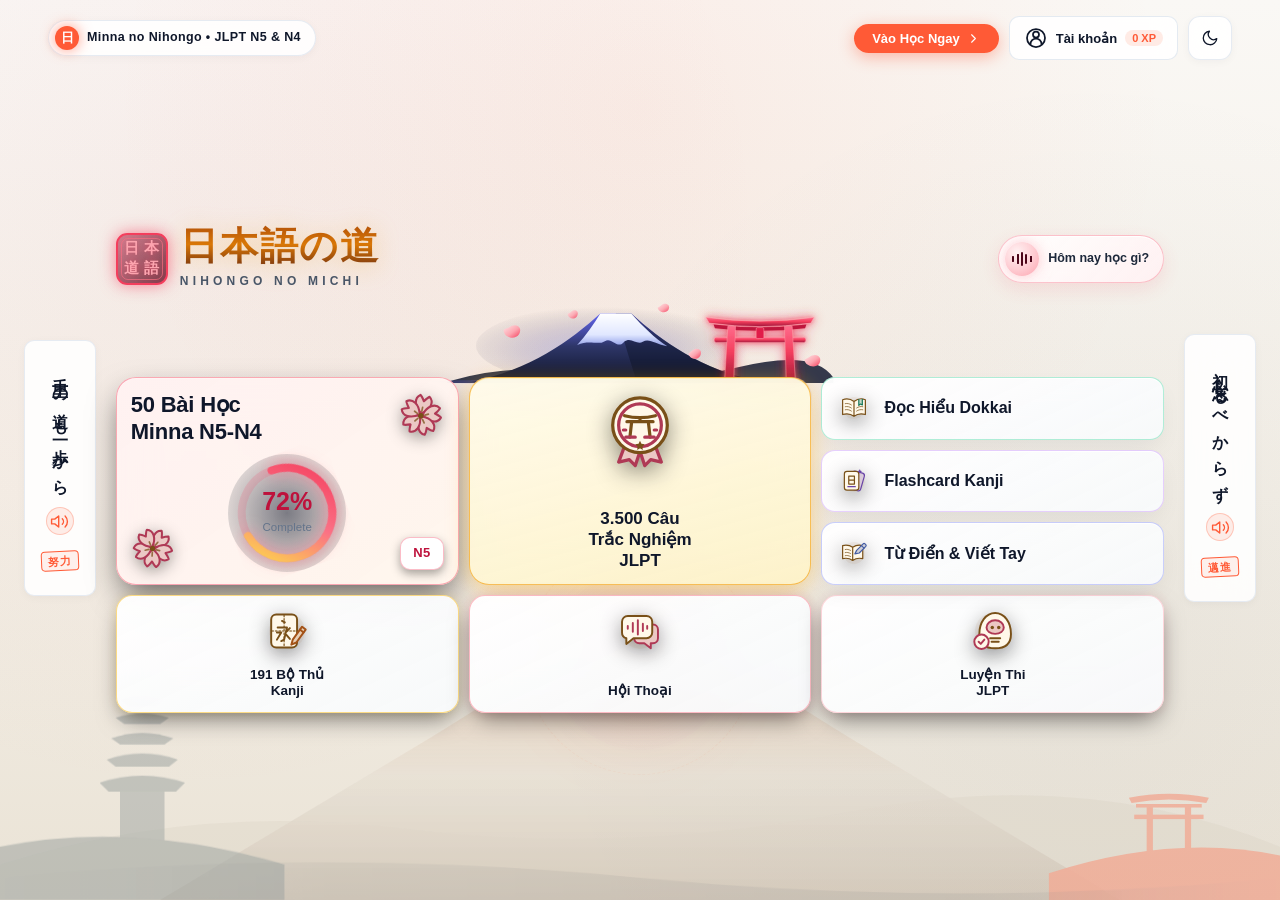
==== commit cea92099: "fix: resolve mobile and tablet microphone logic, layout, and touch targets" ====
--- a/index.html
+++ b/index.html
@@ -32,9 +32,9 @@
   <meta name="theme-color" content="#070b14">
 
   
-  <link rel="icon" type="image/png" sizes="16x16" href="icons/shiba-favicon-16.png?v=20261121_17">
-  <link rel="icon" type="image/png" sizes="32x32" href="icons/shiba-favicon-32.png?v=20261121_17">
-  <link rel="apple-touch-icon" sizes="180x180" href="icons/shiba-180.png?v=20261121_17">
+  <link rel="icon" type="image/png" sizes="16x16" href="icons/shiba-favicon-16.png?v=20261121_18">
+  <link rel="icon" type="image/png" sizes="32x32" href="icons/shiba-favicon-32.png?v=20261121_18">
+  <link rel="apple-touch-icon" sizes="180x180" href="icons/shiba-180.png?v=20261121_18">
   
   
   <meta http-equiv="Content-Security-Policy" content="
@@ -64,9 +64,9 @@
   <link href="https://fonts.googleapis.com/css2?family=Orbitron:wght@500;600;700;800;900&family=Be+Vietnam+Pro:ital,wght@0,300;0,400;0,500;0,600;0,700;0,800;1,400;1,600&family=Noto+Sans+JP:wght@400;500;600;700;800&family=Roboto:ital,wght@0,400;0,500;0,700;1,400&family=Shippori+Mincho:wght@400;500;600;700&family=Zen+Kaku+Gothic+New:wght@400;500;700&display=swap" rel="stylesheet">
   
   
-  <link rel="manifest" href="manifest.json?v=20261121_17">
-  <link rel="stylesheet" href="style.css?v=20261121_17">
-  <link rel="stylesheet" href="src/master_suite_style.css?v=20261121_17">
+  <link rel="manifest" href="manifest.json?v=20261121_18">
+  <link rel="stylesheet" href="style.css?v=20261121_18">
+  <link rel="stylesheet" href="src/master_suite_style.css?v=20261121_18">
 </head>
 <body>
   
@@ -1267,38 +1267,38 @@
   </button>
 
   
-  <script src="data/ui_icons.js?v=20261121_17"></script>
-  <script src="data/curriculum_manifest.js?v=20261121_17"></script>
-  <script src="data/exams_manifest.js?v=20261121_17"></script>
-  <script src="data/exam_furigana.js?v=20261121_17"></script>
-  <script src="data/data_normalizer.js?v=20261121_17"></script>
-  <script src="data/audio_prosody_rules.js?v=20261121_17"></script>
-  <script src="data/romaji_kana_map.js?v=20261121_17"></script>
-  <script src="data/kanji_lookalikes.js?v=20261121_17"></script>
-  <script src="data/reference_hub_data.js?v=20261121_17"></script>
-
-  <script src="src/security_engine.js?v=20261121_17"></script>
-  <script src="src/storage_engine.js?v=20261121_17"></script>
-  <script src="src/auth_engine.js?v=20261121_17"></script>
-  <script src="src/google_account_engine.js?v=20261121_17"></script>
-  <script src="src/audio_engine.js?v=20261121_17"></script>
-  <script src="src/quiz_engine.js?v=20261121_17"></script>
-  <script src="src/kanji_engine.js?v=20261121_17"></script>
-  <script src="src/navigation_engine.js?v=20261121_17"></script>
-  <script src="src/dictionary_engine.js?v=20261121_17"></script>
-  <script src="src/exam_engine.js?v=20261121_17"></script>
-  <script src="src/acoustic_analyzer.js?v=20261121_17"></script>
-  <script src="src/kaiwa_engine.js?v=20261121_17"></script>
-  <script src="src/conjugation_engine.js?v=20261121_17"></script>
-  <script src="src/notebook_engine.js?v=20261121_17"></script>
-  <script src="src/analytics_streak_engine.js?v=20261121_17"></script>
-  <script src="src/study_worker.js?v=20261121_17"></script>
-  <script src="src/domain_services.js?v=20261121_17"></script>
-  <script src="src/study_tools_engine.js?v=20261121_17"></script>
-
-  <script src="data/lessons_1_5.js?v=20261121_17"></script>
-
-  <script src="src/study_voice_engine.js?v=20261121_17"></script>
-  <script src="app.js?v=20261121_17"></script>
+  <script src="data/ui_icons.js?v=20261121_18"></script>
+  <script src="data/curriculum_manifest.js?v=20261121_18"></script>
+  <script src="data/exams_manifest.js?v=20261121_18"></script>
+  <script src="data/exam_furigana.js?v=20261121_18"></script>
+  <script src="data/data_normalizer.js?v=20261121_18"></script>
+  <script src="data/audio_prosody_rules.js?v=20261121_18"></script>
+  <script src="data/romaji_kana_map.js?v=20261121_18"></script>
+  <script src="data/kanji_lookalikes.js?v=20261121_18"></script>
+  <script src="data/reference_hub_data.js?v=20261121_18"></script>
+
+  <script src="src/security_engine.js?v=20261121_18"></script>
+  <script src="src/storage_engine.js?v=20261121_18"></script>
+  <script src="src/auth_engine.js?v=20261121_18"></script>
+  <script src="src/google_account_engine.js?v=20261121_18"></script>
+  <script src="src/audio_engine.js?v=20261121_18"></script>
+  <script src="src/quiz_engine.js?v=20261121_18"></script>
+  <script src="src/kanji_engine.js?v=20261121_18"></script>
+  <script src="src/navigation_engine.js?v=20261121_18"></script>
+  <script src="src/dictionary_engine.js?v=20261121_18"></script>
+  <script src="src/exam_engine.js?v=20261121_18"></script>
+  <script src="src/acoustic_analyzer.js?v=20261121_18"></script>
+  <script src="src/kaiwa_engine.js?v=20261121_18"></script>
+  <script src="src/conjugation_engine.js?v=20261121_18"></script>
+  <script src="src/notebook_engine.js?v=20261121_18"></script>
+  <script src="src/analytics_streak_engine.js?v=20261121_18"></script>
+  <script src="src/study_worker.js?v=20261121_18"></script>
+  <script src="src/domain_services.js?v=20261121_18"></script>
+  <script src="src/study_tools_engine.js?v=20261121_18"></script>
+
+  <script src="data/lessons_1_5.js?v=20261121_18"></script>
+
+  <script src="src/study_voice_engine.js?v=20261121_18"></script>
+  <script src="app.js?v=20261121_18"></script>
 </body>
 </html>
--- a/style.css
+++ b/style.css
@@ -6189,6 +6189,8 @@
 position: absolute !important;
 left: 8px !important;
 right: 8px !important;
+width: auto !important;
+max-width: calc(100% - 16px) !important;
 top: 5px !important;
 bottom: 5px !important;
 z-index: 1005 !important;
@@ -6196,6 +6198,7 @@
 display: flex !important;
 align-items: center !important;
 border-radius: 10px !important;
+box-sizing: border-box !important;
 }
 .header-search-container.mobile-active .search-box-wrapper {
 width: 100% !important;
@@ -6205,12 +6208,12 @@
 }
 .search-clear-btn,
 .search-voice-btn {
-width: 38px !important;
-height: 38px !important;
-min-width: 38px !important;
-min-height: 38px !important;
-}
-.search-box-wrapper { padding: 6px 10px; border-radius: 10px; height: 44px; min-height: 44px; box-sizing: border-box !important; gap: 6px; width: 100% !important; min-width: 0 !important; max-width: 100% !important; }
+width: 44px !important;
+height: 44px !important;
+min-width: 44px !important;
+min-height: 44px !important;
+}
+.search-box-wrapper { padding: 0 2px 0 10px; border-radius: 10px; height: 44px; min-height: 44px; box-sizing: border-box !important; gap: 4px; width: 100% !important; min-width: 0 !important; max-width: 100% !important; }
 .search-icon { width: 14px; height: 14px; flex-shrink: 0; }
 .quick-search-input { font-size: 16px; min-width: 0 !important; width: 100% !important; flex: 1 1 0% !important; box-sizing: border-box !important; text-overflow: ellipsis; }
 .header-right { order: 3; display: flex; align-items: center; margin-left: 0; gap: 6px; flex-shrink: 0; }
@@ -8002,12 +8005,12 @@
 .voice-wave.wave-2 { animation-delay: 0.6s; }
 .voice-wave.wave-3 { animation-delay: 1.2s; }
 @keyframes wavePulse { 0% { transform: scale(1); opacity: 0.9; } 100% { transform: scale(1.6); opacity: 0; } }
-.mazii-voice-info { display: flex; flex-direction: column; gap: 3px; min-width: 0; }
-.mazii-voice-title { font-size: 13.5px; font-weight: 700; color: var(--primary, #ff5a36); }
-.mazii-voice-transcript { font-size: 13px; color: var(--text-muted); font-style: italic; overflow: hidden; text-overflow: ellipsis; white-space: nowrap; }
+.mazii-voice-info { display: flex; flex-direction: column; gap: 3px; min-width: 0; flex: 1; }
+.mazii-voice-title { font-size: 13.5px; font-weight: 700; color: var(--primary, #ff5a36); line-height: 1.3; }
+.mazii-voice-transcript { font-size: 13px; color: var(--text-muted); font-style: italic; white-space: normal; word-break: break-word; overflow-wrap: anywhere; line-height: 1.45; }
 .mazii-voice-transcript.has-text { color: var(--text-primary); font-style: normal; font-weight: 600; }
 .mazii-voice-retry-perm-btn {
-display: inline-flex; align-items: center; gap: 6px; padding: 6px 14px; margin-top: 6px;
+display: inline-flex; align-items: center; justify-content: center; gap: 6px; padding: 6px 14px; margin-top: 8px; max-width: 100%; box-sizing: border-box;
 background: var(--primary, #ff5a36); color: #ffffff; font-weight: 700; font-size: 12.5px; border: none; border-radius: 8px; cursor: pointer; touch-action: manipulation; min-height: 44px;
 }
 .mazii-voice-retry-perm-btn:hover { background: #c93b2e; }
@@ -8115,6 +8118,41 @@
 [data-theme="dark"] .mazii-canvas { background: #0d131f; border-color: rgba(239, 68, 68, 0.5); }
 [data-theme="dark"] .mazii-search-input { background: #0d131f; color: #f1f5f9; border-color: rgba(255, 255, 255, 0.14); }
 
+@media (max-width: 1024px), (pointer: coarse) {
+.search-clear-btn,
+.search-voice-btn {
+width: 44px;
+height: 44px;
+min-width: 44px;
+min-height: 44px;
+touch-action: manipulation;
+}
+.search-box-wrapper {
+min-height: 44px;
+padding-right: 4px;
+}
+.mazii-btn-voice,
+.mazii-btn-clear {
+min-width: 44px;
+min-height: 44px;
+width: 44px;
+height: 44px;
+touch-action: manipulation;
+}
+}
+
+@media (min-width: 769px) and (max-width: 1024px) {
+.header-search-container .search-dropdown {
+min-width: min(460px, calc(100vw - 24px));
+left: 50%;
+right: auto;
+transform: translateX(-50%) translateY(-6px);
+}
+.header-search-container .search-dropdown.active {
+transform: translateX(-50%) translateY(0) scale(1);
+}
+}
+
 @media (max-width: 768px) {
 .mazii-dict-studio { padding: 8px 10px 110px 10px; }
 .mazii-hero-card { padding: 12px 14px; margin-bottom: 10px; border-radius: 14px; }
@@ -8122,8 +8160,13 @@
 .mazii-hero-desc { display: none !important; }
 .mazii-search-panel { padding: 12px 10px; border-radius: 14px; margin-bottom: 10px; }
 .mazii-search-row { gap: 8px; }
-.mazii-search-input { min-height: 48px; padding: 10px 118px 10px 12px; font-size: 16px; border-radius: 12px; }
+.mazii-search-input { min-height: 48px; padding: 10px 104px 10px 12px; font-size: 16px; border-radius: 12px; }
 .mazii-btn-voice { min-width: 44px; min-height: 44px; width: 44px; height: 44px; touch-action: manipulation; }
+.mazii-voice-panel { padding: 10px 12px; }
+.mazii-voice-top-row { flex-direction: column; align-items: stretch; gap: 10px; }
+.mazii-voice-status { width: 100%; align-items: flex-start; gap: 10px; }
+.mazii-voice-info { width: 100%; flex: 1; min-width: 0; }
+.mazii-voice-actions { width: 100%; justify-content: space-between; }
 .mazii-hw-box-btn { min-height: 48px; height: 48px; padding: 0 12px; border-radius: 12px; touch-action: manipulation; }
 .mazii-hw-box-icon { font-size: 16px; }
 .mazii-hw-box-text { font-size: 13px; }
@@ -8144,7 +8187,11 @@
 .dict-audio-btn { width: 42px; height: 42px; min-width: 42px; min-height: 42px; }
 .dict-mean-text { font-size: 14px; }
 }
-@media (max-width: 520px) { .mazii-header-btn { min-width: 44px !important; min-height: 44px !important; } }
+@media (max-width: 520px) {
+.mazii-header-btn { min-width: 44px !important; min-height: 44px !important; }
+.mazii-hw-box-text { display: none; }
+.mazii-hw-box-btn { min-width: 48px; width: 48px; padding: 0; }
+}
 .btn-hw-ai {
 display: none !important;
 min-height: 44px; padding: 6px 16px; border-radius: 10px;
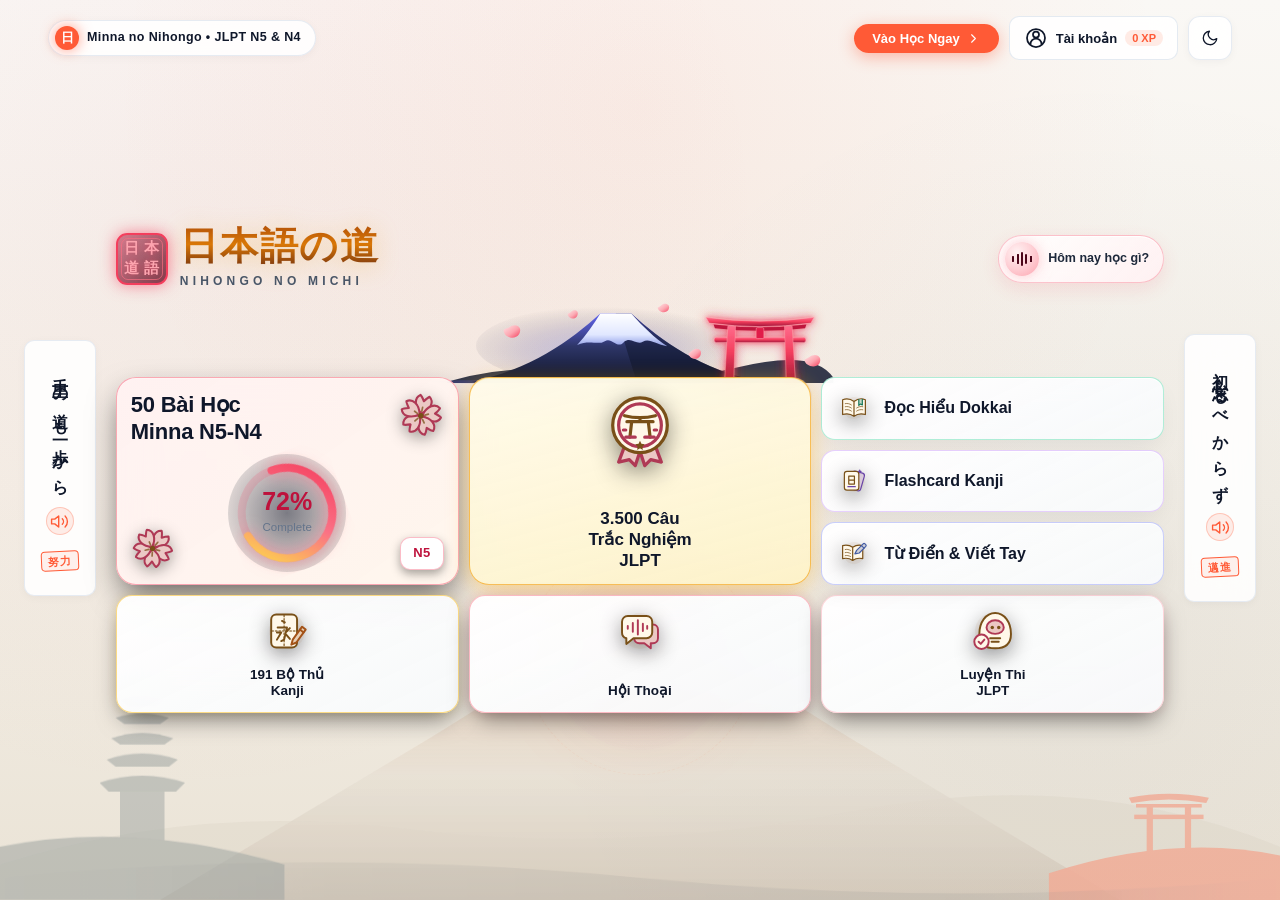
==== commit 6b9e7153: "feat(kaiwa): separate mobile scoring and recording mic modes to prevent Android audio lock" ====
--- a/index.html
+++ b/index.html
@@ -32,9 +32,9 @@
   <meta name="theme-color" content="#070b14">
 
   
-  <link rel="icon" type="image/png" sizes="16x16" href="icons/shiba-favicon-16.png?v=20261121_18">
-  <link rel="icon" type="image/png" sizes="32x32" href="icons/shiba-favicon-32.png?v=20261121_18">
-  <link rel="apple-touch-icon" sizes="180x180" href="icons/shiba-180.png?v=20261121_18">
+  <link rel="icon" type="image/png" sizes="16x16" href="icons/shiba-favicon-16.png?v=20261121_19">
+  <link rel="icon" type="image/png" sizes="32x32" href="icons/shiba-favicon-32.png?v=20261121_19">
+  <link rel="apple-touch-icon" sizes="180x180" href="icons/shiba-180.png?v=20261121_19">
   
   
   <meta http-equiv="Content-Security-Policy" content="
@@ -64,9 +64,9 @@
   <link href="https://fonts.googleapis.com/css2?family=Orbitron:wght@500;600;700;800;900&family=Be+Vietnam+Pro:ital,wght@0,300;0,400;0,500;0,600;0,700;0,800;1,400;1,600&family=Noto+Sans+JP:wght@400;500;600;700;800&family=Roboto:ital,wght@0,400;0,500;0,700;1,400&family=Shippori+Mincho:wght@400;500;600;700&family=Zen+Kaku+Gothic+New:wght@400;500;700&display=swap" rel="stylesheet">
   
   
-  <link rel="manifest" href="manifest.json?v=20261121_18">
-  <link rel="stylesheet" href="style.css?v=20261121_18">
-  <link rel="stylesheet" href="src/master_suite_style.css?v=20261121_18">
+  <link rel="manifest" href="manifest.json?v=20261121_19">
+  <link rel="stylesheet" href="style.css?v=20261121_19">
+  <link rel="stylesheet" href="src/master_suite_style.css?v=20261121_19">
 </head>
 <body>
   
@@ -1267,38 +1267,38 @@
   </button>
 
   
-  <script src="data/ui_icons.js?v=20261121_18"></script>
-  <script src="data/curriculum_manifest.js?v=20261121_18"></script>
-  <script src="data/exams_manifest.js?v=20261121_18"></script>
-  <script src="data/exam_furigana.js?v=20261121_18"></script>
-  <script src="data/data_normalizer.js?v=20261121_18"></script>
-  <script src="data/audio_prosody_rules.js?v=20261121_18"></script>
-  <script src="data/romaji_kana_map.js?v=20261121_18"></script>
-  <script src="data/kanji_lookalikes.js?v=20261121_18"></script>
-  <script src="data/reference_hub_data.js?v=20261121_18"></script>
-
-  <script src="src/security_engine.js?v=20261121_18"></script>
-  <script src="src/storage_engine.js?v=20261121_18"></script>
-  <script src="src/auth_engine.js?v=20261121_18"></script>
-  <script src="src/google_account_engine.js?v=20261121_18"></script>
-  <script src="src/audio_engine.js?v=20261121_18"></script>
-  <script src="src/quiz_engine.js?v=20261121_18"></script>
-  <script src="src/kanji_engine.js?v=20261121_18"></script>
-  <script src="src/navigation_engine.js?v=20261121_18"></script>
-  <script src="src/dictionary_engine.js?v=20261121_18"></script>
-  <script src="src/exam_engine.js?v=20261121_18"></script>
-  <script src="src/acoustic_analyzer.js?v=20261121_18"></script>
-  <script src="src/kaiwa_engine.js?v=20261121_18"></script>
-  <script src="src/conjugation_engine.js?v=20261121_18"></script>
-  <script src="src/notebook_engine.js?v=20261121_18"></script>
-  <script src="src/analytics_streak_engine.js?v=20261121_18"></script>
-  <script src="src/study_worker.js?v=20261121_18"></script>
-  <script src="src/domain_services.js?v=20261121_18"></script>
-  <script src="src/study_tools_engine.js?v=20261121_18"></script>
-
-  <script src="data/lessons_1_5.js?v=20261121_18"></script>
-
-  <script src="src/study_voice_engine.js?v=20261121_18"></script>
-  <script src="app.js?v=20261121_18"></script>
+  <script src="data/ui_icons.js?v=20261121_19"></script>
+  <script src="data/curriculum_manifest.js?v=20261121_19"></script>
+  <script src="data/exams_manifest.js?v=20261121_19"></script>
+  <script src="data/exam_furigana.js?v=20261121_19"></script>
+  <script src="data/data_normalizer.js?v=20261121_19"></script>
+  <script src="data/audio_prosody_rules.js?v=20261121_19"></script>
+  <script src="data/romaji_kana_map.js?v=20261121_19"></script>
+  <script src="data/kanji_lookalikes.js?v=20261121_19"></script>
+  <script src="data/reference_hub_data.js?v=20261121_19"></script>
+
+  <script src="src/security_engine.js?v=20261121_19"></script>
+  <script src="src/storage_engine.js?v=20261121_19"></script>
+  <script src="src/auth_engine.js?v=20261121_19"></script>
+  <script src="src/google_account_engine.js?v=20261121_19"></script>
+  <script src="src/audio_engine.js?v=20261121_19"></script>
+  <script src="src/quiz_engine.js?v=20261121_19"></script>
+  <script src="src/kanji_engine.js?v=20261121_19"></script>
+  <script src="src/navigation_engine.js?v=20261121_19"></script>
+  <script src="src/dictionary_engine.js?v=20261121_19"></script>
+  <script src="src/exam_engine.js?v=20261121_19"></script>
+  <script src="src/acoustic_analyzer.js?v=20261121_19"></script>
+  <script src="src/kaiwa_engine.js?v=20261121_19"></script>
+  <script src="src/conjugation_engine.js?v=20261121_19"></script>
+  <script src="src/notebook_engine.js?v=20261121_19"></script>
+  <script src="src/analytics_streak_engine.js?v=20261121_19"></script>
+  <script src="src/study_worker.js?v=20261121_19"></script>
+  <script src="src/domain_services.js?v=20261121_19"></script>
+  <script src="src/study_tools_engine.js?v=20261121_19"></script>
+
+  <script src="data/lessons_1_5.js?v=20261121_19"></script>
+
+  <script src="src/study_voice_engine.js?v=20261121_19"></script>
+  <script src="app.js?v=20261121_19"></script>
 </body>
 </html>
